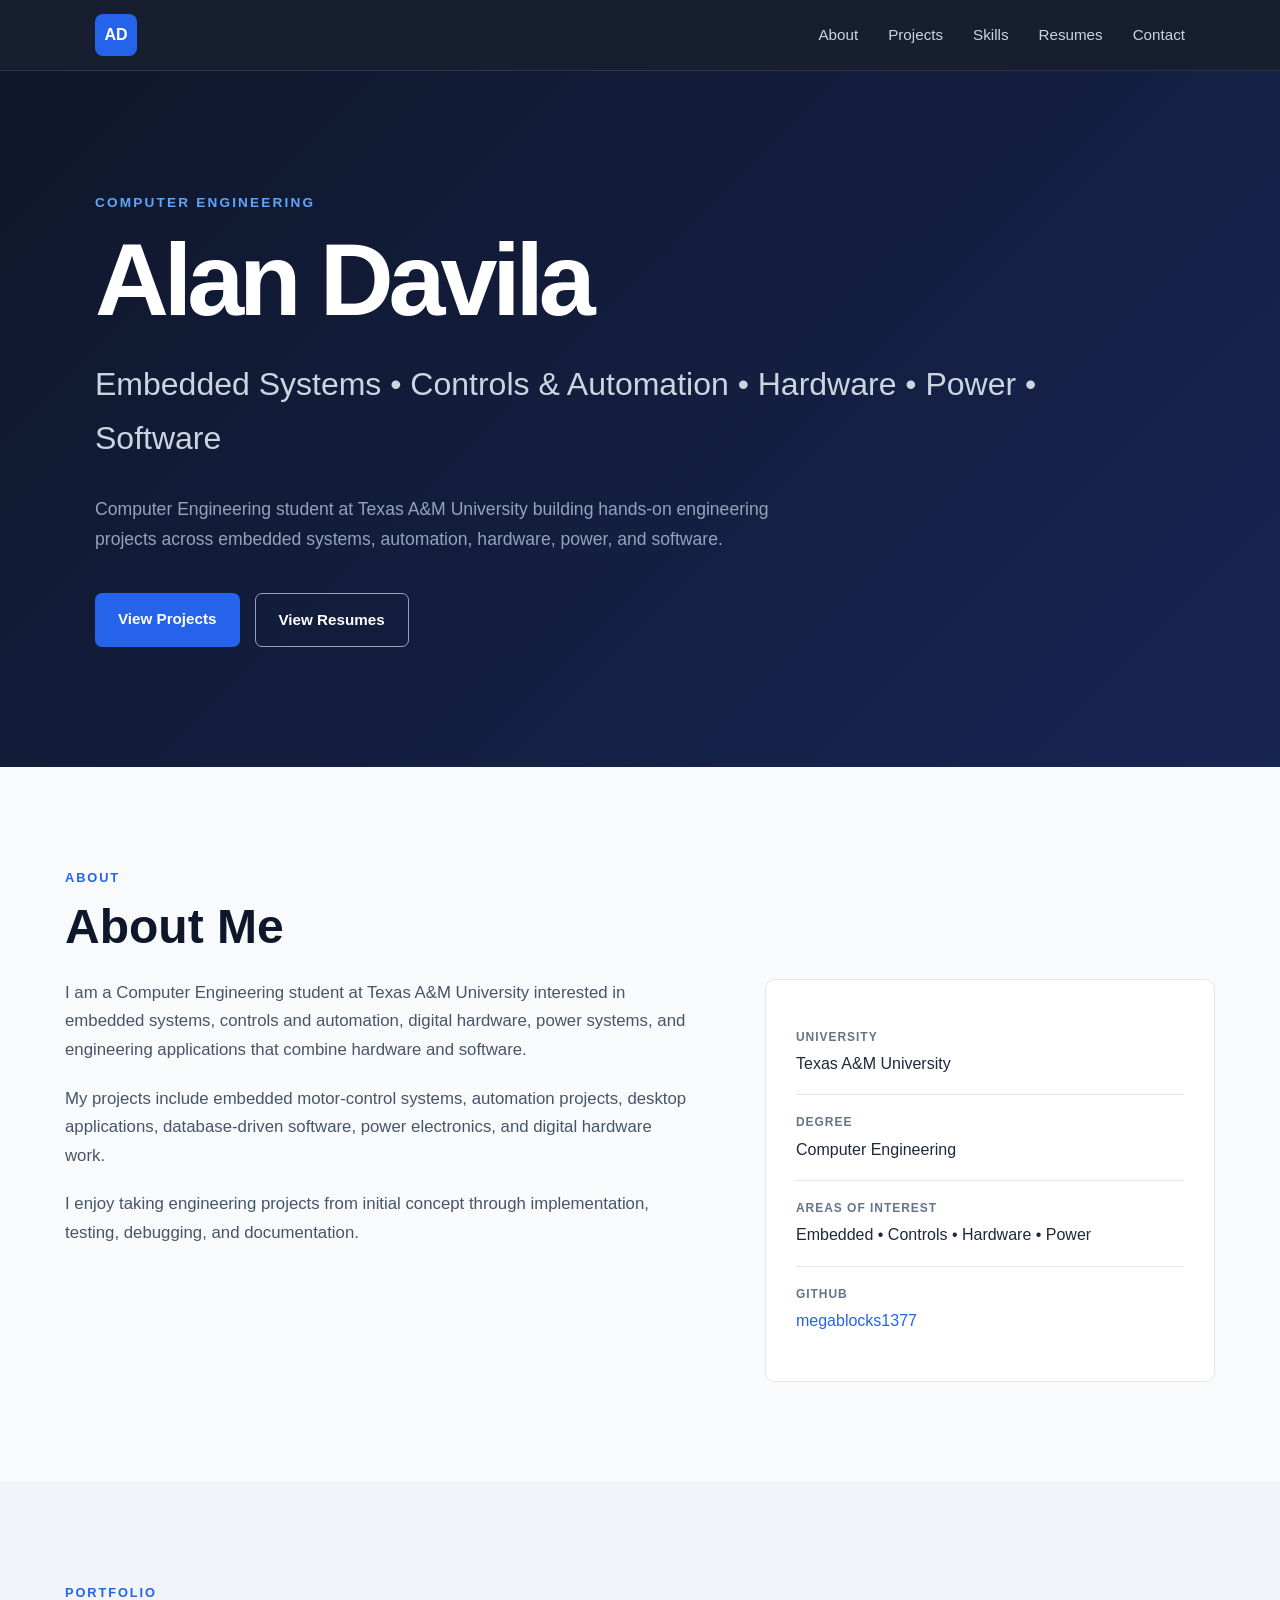
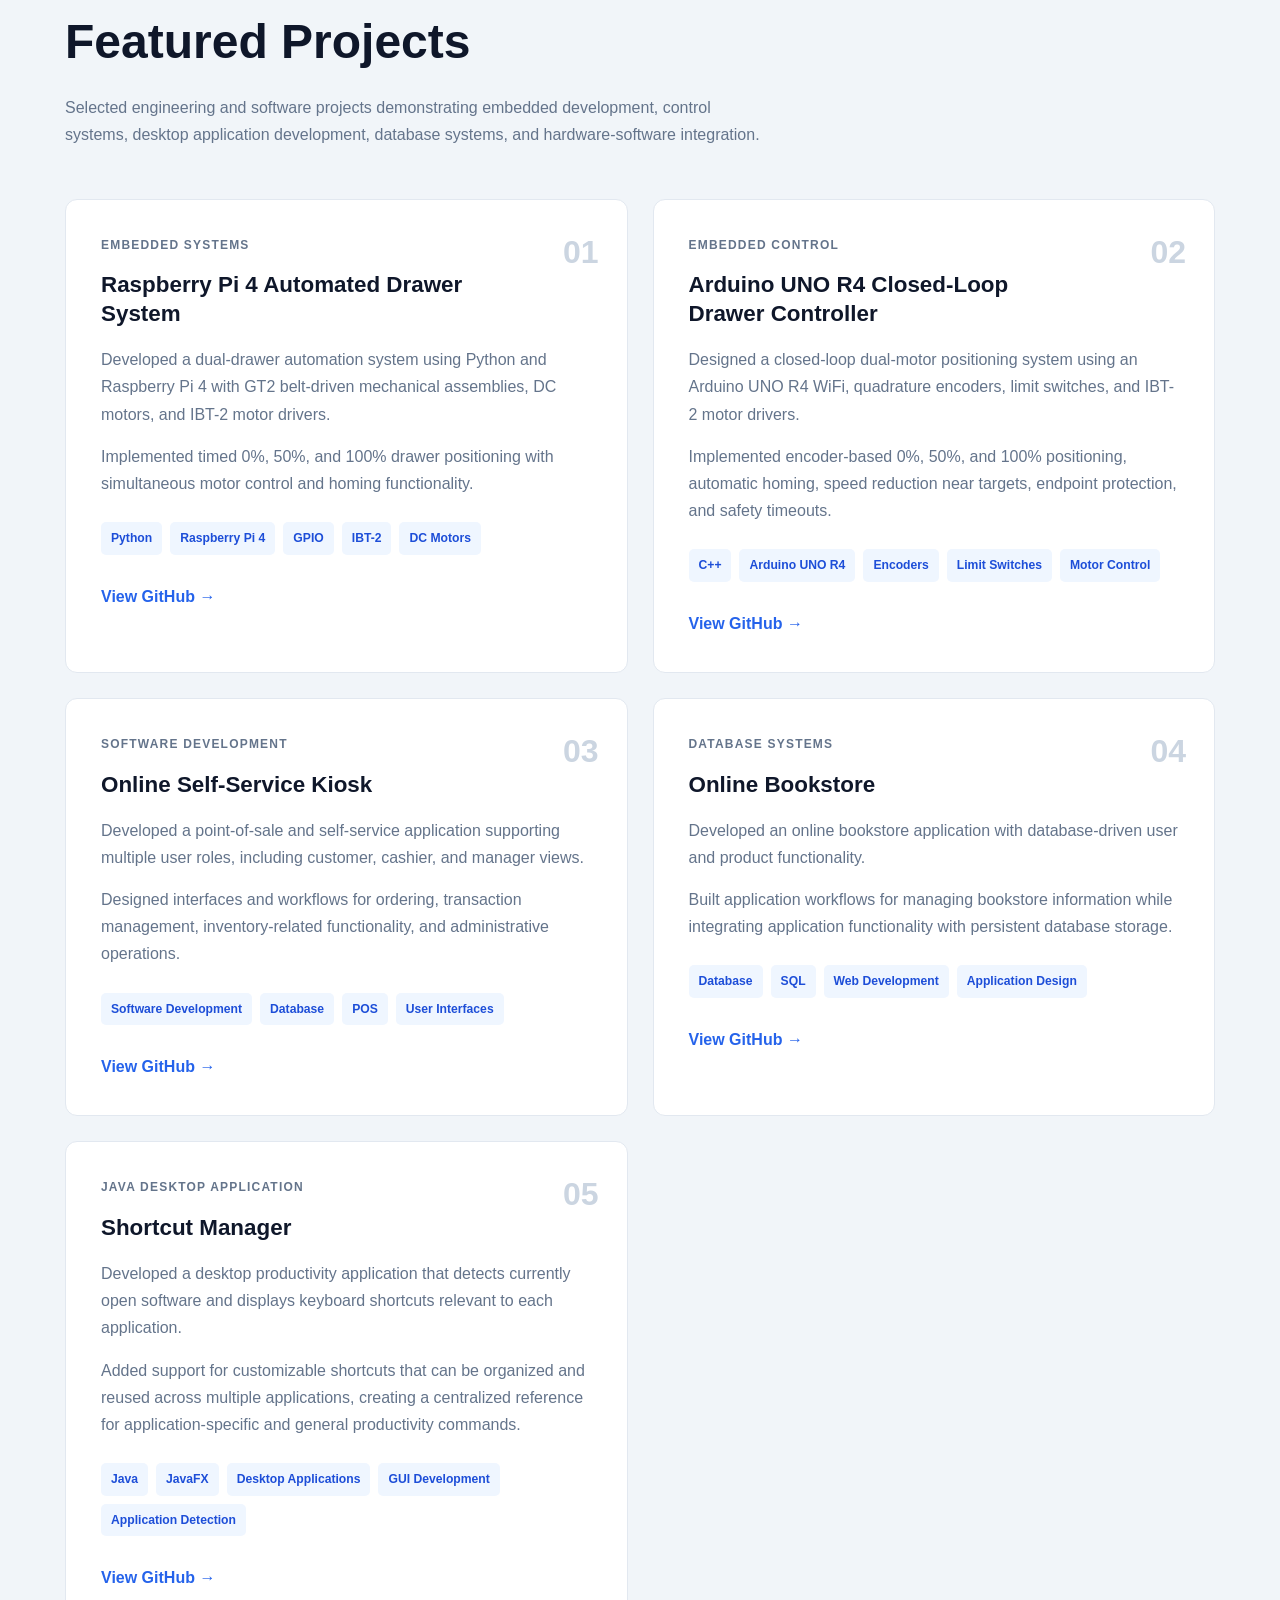
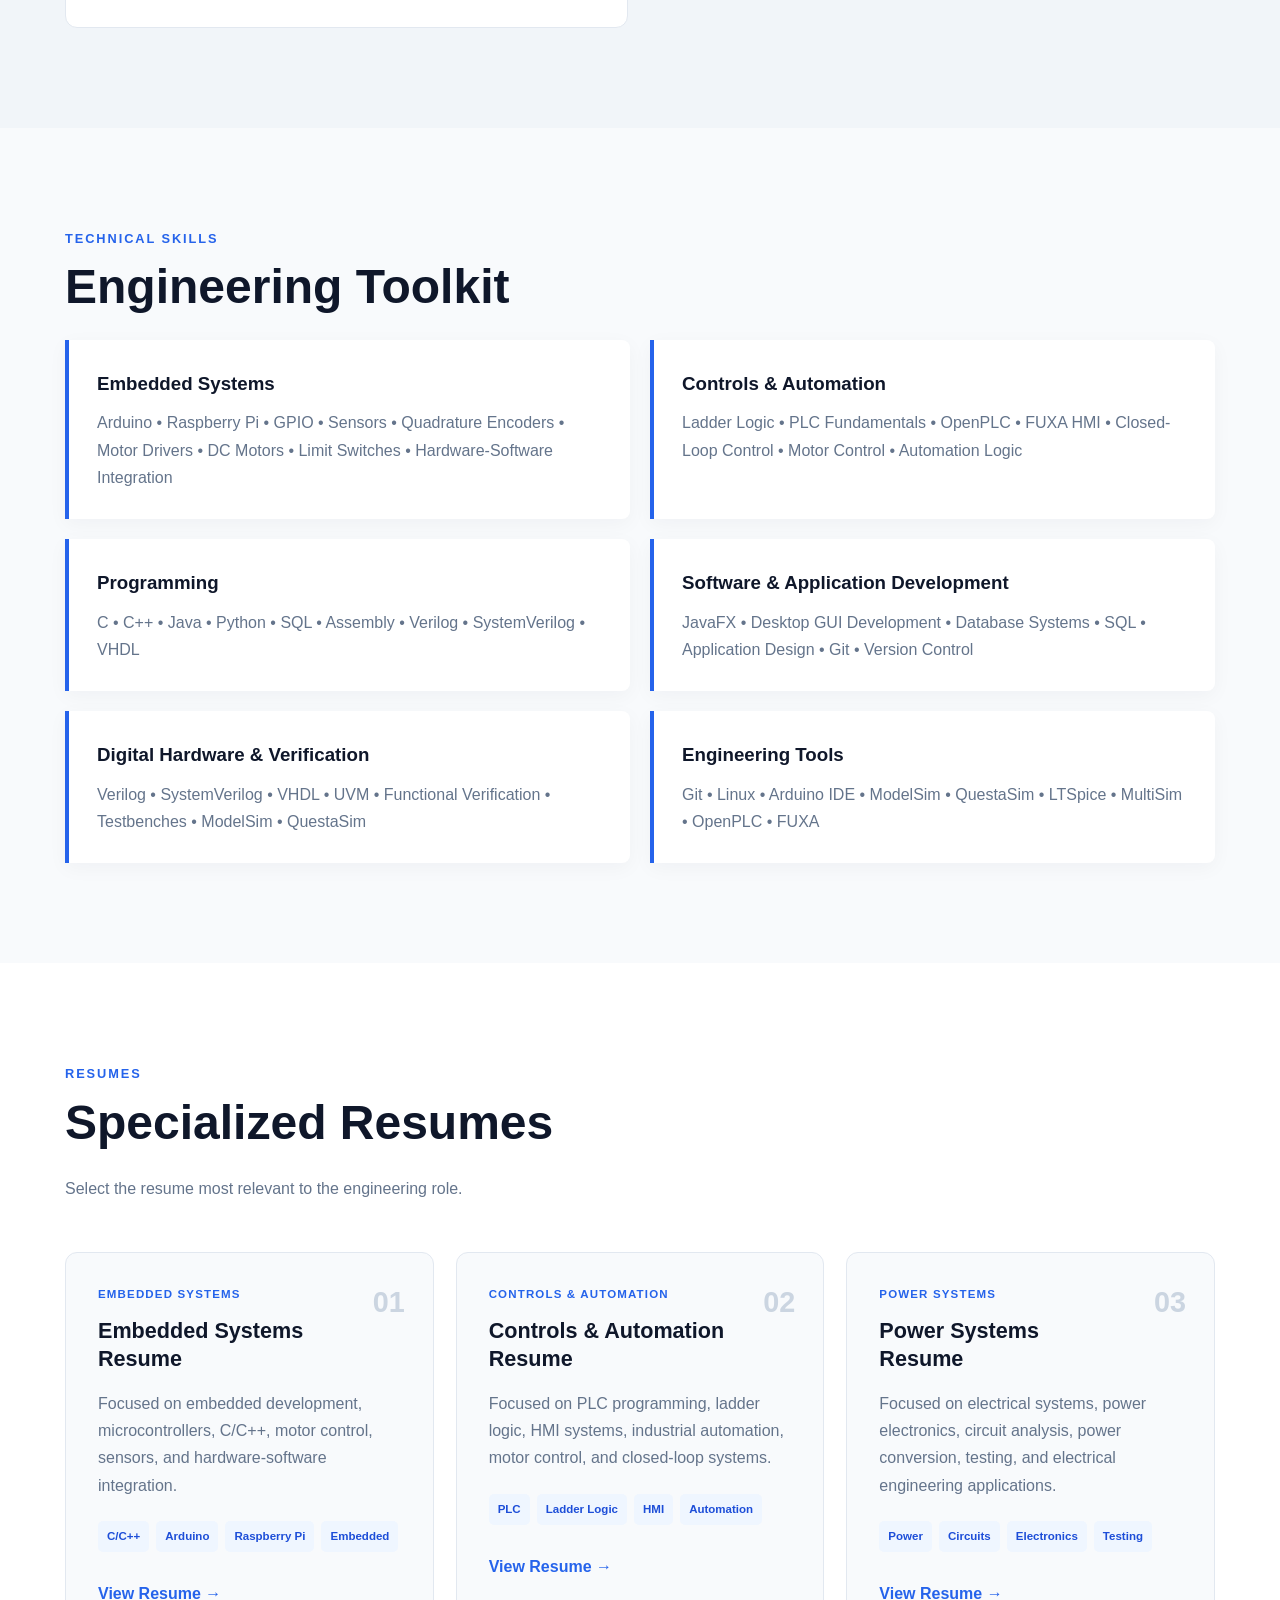
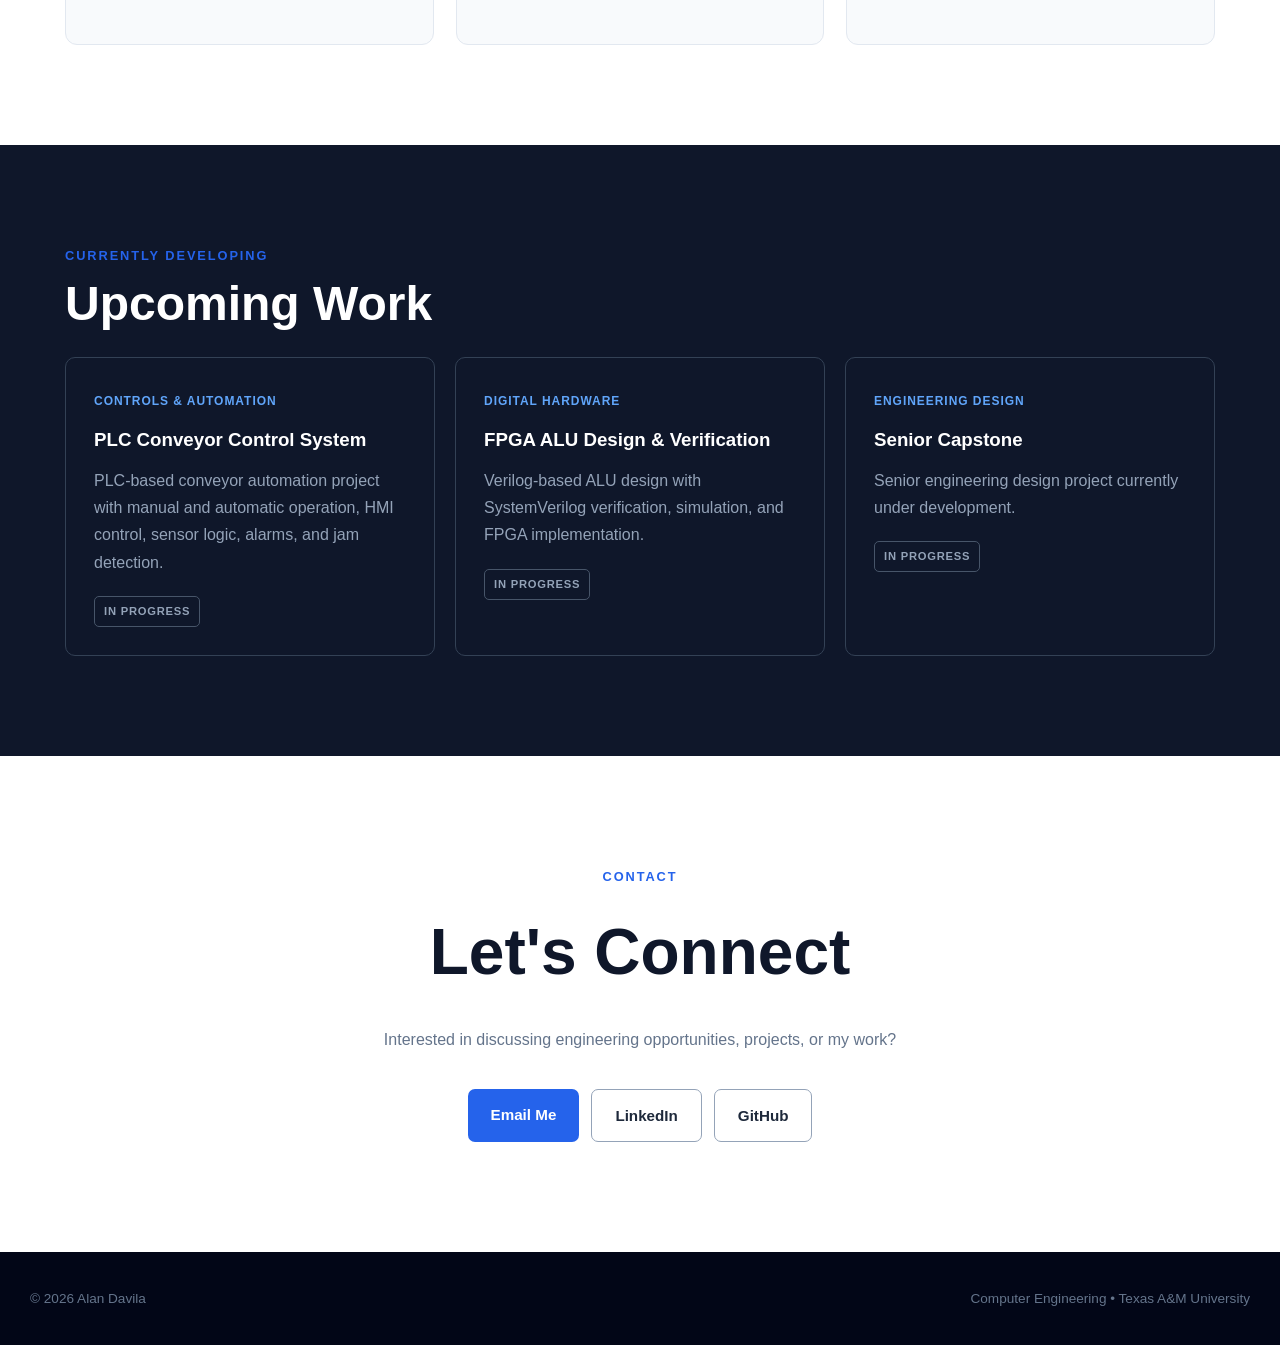
==== index.html @ 231bfc18 "Update index.html" ====
<!DOCTYPE html>
<html lang="en">

<head>
    <meta charset="UTF-8">

    <meta
        name="viewport"
        content="width=device-width, initial-scale=1.0"
    >

    <title>Alan Davila | Computer Engineering Portfolio</title>

    <meta
        name="description"
        content="Alan Davila's engineering portfolio featuring embedded systems, controls and automation, hardware, power systems, and software projects."
    >

    <link rel="stylesheet" href="style.css?v=5">
</head>


<body>

    <!-- ========================================
         NAVIGATION
    ========================================= -->

    <nav class="navbar">

        <div class="nav-container">

            <a href="#home" class="logo">
                AD
            </a>

            <div class="nav-links">

                <a href="#about">
                    About
                </a>

                <a href="#projects">
                    Projects
                </a>

                <a href="#skills">
                    Skills
                </a>

                <a href="#resumes">
                    Resumes
                </a>

                <a href="#contact">
                    Contact
                </a>

            </div>

        </div>

    </nav>


    <!-- ========================================
         HERO
    ========================================= -->

    <header class="hero" id="home">

        <div class="hero-content">

            <p class="hero-label">
                COMPUTER ENGINEERING
            </p>

            <h1>
                Alan Davila
            </h1>

            <h2>
                Embedded Systems • Controls & Automation • Hardware • Power • Software
            </h2>

            <p class="hero-description">

                Computer Engineering student at Texas A&M University
                building hands-on engineering projects across embedded
                systems, automation, hardware, power, and software.

            </p>

            <div class="hero-buttons">

                <a
                    href="#projects"
                    class="button primary-button"
                >
                    View Projects
                </a>

                <a
                    href="#resumes"
                    class="button secondary-button"
                >
                    View Resumes
                </a>

            </div>

        </div>

    </header>


    <!-- ========================================
         ABOUT
    ========================================= -->

    <section class="section" id="about">

        <div class="section-container">

            <p class="section-label">
                ABOUT
            </p>

            <h2 class="section-title">
                About Me
            </h2>

            <div class="about-grid">


                <div class="about-text">

                    <p>
                        I am a Computer Engineering student at
                        Texas A&M University interested in embedded
                        systems, controls and automation, digital
                        hardware, power systems, and engineering
                        applications that combine hardware and software.
                    </p>

                    <p>
                        My projects include embedded motor-control
                        systems, automation projects, desktop applications,
                        database-driven software, power electronics,
                        and digital hardware work.
                    </p>

                    <p>
                        I enjoy taking engineering projects from
                        initial concept through implementation,
                        testing, debugging, and documentation.
                    </p>

                </div>


                <div class="quick-info">

                    <div class="info-item">

                        <span class="info-title">
                            University
                        </span>

                        <span>
                            Texas A&M University
                        </span>

                    </div>


                    <div class="info-item">

                        <span class="info-title">
                            Degree
                        </span>

                        <span>
                            Computer Engineering
                        </span>

                    </div>


                    <div class="info-item">

                        <span class="info-title">
                            Areas of Interest
                        </span>

                        <span>
                            Embedded • Controls • Hardware • Power
                        </span>

                    </div>


                    <div class="info-item">

                        <span class="info-title">
                            GitHub
                        </span>

                        <a
                            href="https://github.com/megablocks1377"
                            target="_blank"
                            rel="noopener noreferrer"
                        >
                            megablocks1377
                        </a>

                    </div>

                </div>

            </div>

        </div>

    </section>


    <!-- ========================================
         PROJECTS
    ========================================= -->

    <section
        class="section projects-section"
        id="projects"
    >

        <div class="section-container">

            <p class="section-label">
                PORTFOLIO
            </p>

            <h2 class="section-title">
                Featured Projects
            </h2>

            <p class="section-description">

                Selected engineering and software projects demonstrating
                embedded development, control systems, desktop application
                development, database systems, and hardware-software integration.

            </p>


            <div class="project-grid">


                <!-- ========================================
                     PROJECT 1
                ========================================= -->

                <article class="project-card">

                    <div class="project-number">
                        01
                    </div>

                    <div class="project-content">

                        <p class="project-category">
                            EMBEDDED SYSTEMS
                        </p>

                        <h3>
                            Raspberry Pi 4 Automated Drawer System
                        </h3>

                        <p>
                            Developed a dual-drawer automation system
                            using Python and Raspberry Pi 4 with
                            GT2 belt-driven mechanical assemblies,
                            DC motors, and IBT-2 motor drivers.
                        </p>

                        <p>
                            Implemented timed 0%, 50%, and 100%
                            drawer positioning with simultaneous
                            motor control and homing functionality.
                        </p>

                        <div class="technology-list">

                            <span>Python</span>
                            <span>Raspberry Pi 4</span>
                            <span>GPIO</span>
                            <span>IBT-2</span>
                            <span>DC Motors</span>

                        </div>

                        <div class="project-links">

                            <a
                                href="https://github.com/megablocks1377/Raspberry-Pi-4-Automated-Drawer-System"
                                target="_blank"
                                rel="noopener noreferrer"
                            >
                                View GitHub →
                            </a>

                        </div>

                    </div>

                </article>


                <!-- ========================================
                     PROJECT 2
                ========================================= -->

                <article class="project-card">

                    <div class="project-number">
                        02
                    </div>

                    <div class="project-content">

                        <p class="project-category">
                            EMBEDDED CONTROL
                        </p>

                        <h3>
                            Arduino UNO R4 Closed-Loop Drawer Controller
                        </h3>

                        <p>
                            Designed a closed-loop dual-motor positioning
                            system using an Arduino UNO R4 WiFi,
                            quadrature encoders, limit switches,
                            and IBT-2 motor drivers.
                        </p>

                        <p>
                            Implemented encoder-based 0%, 50%, and
                            100% positioning, automatic homing,
                            speed reduction near targets, endpoint
                            protection, and safety timeouts.
                        </p>

                        <div class="technology-list">

                            <span>C++</span>
                            <span>Arduino UNO R4</span>
                            <span>Encoders</span>
                            <span>Limit Switches</span>
                            <span>Motor Control</span>

                        </div>

                        <div class="project-links">

                            <!-- Replace # with repository URL -->

                            <a
                                href="https://github.com/megablocks1377/Arduino-UNO-R4-WiFi-Closed-Loop-Drawer-Controller"
                                target="_blank"
                                rel="noopener noreferrer"
                            >
                                View GitHub →
                            </a>

                        </div>

                    </div>

                </article>


                <!-- ========================================
                     PROJECT 3
                ========================================= -->

                <article class="project-card">

                    <div class="project-number">
                        03
                    </div>

                    <div class="project-content">

                        <p class="project-category">
                            SOFTWARE DEVELOPMENT
                        </p>

                        <h3>
                            Online Self-Service Kiosk
                        </h3>

                        <p>
                            Developed a point-of-sale and self-service
                            application supporting multiple user roles,
                            including customer, cashier, and manager views.
                        </p>

                        <p>
                            Designed interfaces and workflows for
                            ordering, transaction management,
                            inventory-related functionality, and
                            administrative operations.
                        </p>

                        <div class="technology-list">

                            <span>Software Development</span>
                            <span>Database</span>
                            <span>POS</span>
                            <span>User Interfaces</span>

                        </div>

                        <div class="project-links">

                            <!-- Replace # with repository URL -->

                            <a
                                href="https://github.com/megablocks1377/Restaurant-POS-Inventory-System"
                                target="_blank"
                                rel="noopener noreferrer"
                            >
                                View GitHub →
                            </a>

                        </div>

                    </div>

                </article>


                <!-- ========================================
                     PROJECT 4
                ========================================= -->

                <article class="project-card">

                    <div class="project-number">
                        04
                    </div>

                    <div class="project-content">

                        <p class="project-category">
                            DATABASE SYSTEMS
                        </p>

                        <h3>
                            Online Bookstore
                        </h3>

                        <p>
                            Developed an online bookstore application
                            with database-driven user and product
                            functionality.
                        </p>

                        <p>
                            Built application workflows for managing
                            bookstore information while integrating
                            application functionality with persistent
                            database storage.
                        </p>

                        <div class="technology-list">

                            <span>Database</span>
                            <span>SQL</span>
                            <span>Web Development</span>
                            <span>Application Design</span>

                        </div>

                        <div class="project-links">

                            <!-- Replace # with repository URL -->

                            <a
                                href="https://github.com/megablocks1377/Online-Bookstore-Database-System"
                                target="_blank"
                                rel="noopener noreferrer"
                            >
                                View GitHub →
                            </a>

                        </div>

                    </div>

                </article>


                <!-- ========================================
                     PROJECT 5
                ========================================= -->

                <article class="project-card">

                    <div class="project-number">
                        05
                    </div>

                    <div class="project-content">

                        <p class="project-category">
                            JAVA DESKTOP APPLICATION
                        </p>

                        <h3>
                            Shortcut Manager
                        </h3>

                        <p>
                            Developed a desktop productivity application
                            that detects currently open software and
                            displays keyboard shortcuts relevant to
                            each application.
                        </p>

                        <p>
                            Added support for customizable shortcuts
                            that can be organized and reused across
                            multiple applications, creating a centralized
                            reference for application-specific and
                            general productivity commands.
                        </p>

                        <div class="technology-list">

                            <span>Java</span>
                            <span>JavaFX</span>
                            <span>Desktop Applications</span>
                            <span>GUI Development</span>
                            <span>Application Detection</span>

                        </div>

                        <div class="project-links">

                            <a
                                href="https://github.com/megablocks1377/Shortcut-Manager-"
                                target="_blank"
                                rel="noopener noreferrer"
                            >
                                View GitHub →
                            </a>

                        </div>

                    </div>

                </article>


            </div>

        </div>

    </section>


    <!-- ========================================
         SKILLS
    ========================================= -->

    <section
        class="section"
        id="skills"
    >

        <div class="section-container">

            <p class="section-label">
                TECHNICAL SKILLS
            </p>

            <h2 class="section-title">
                Engineering Toolkit
            </h2>


            <div class="skills-grid">


                <!-- EMBEDDED -->

                <div class="skill-card">

                    <h3>
                        Embedded Systems
                    </h3>

                    <p>
                        Arduino • Raspberry Pi • GPIO • Sensors •
                        Quadrature Encoders • Motor Drivers •
                        DC Motors • Limit Switches •
                        Hardware-Software Integration
                    </p>

                </div>


                <!-- CONTROLS -->

                <div class="skill-card">

                    <h3>
                        Controls & Automation
                    </h3>

                    <p>
                        Ladder Logic • PLC Fundamentals • OpenPLC •
                        FUXA HMI • Closed-Loop Control • Motor Control •
                        Automation Logic
                    </p>

                </div>


                <!-- PROGRAMMING -->

                <div class="skill-card">

                    <h3>
                        Programming
                    </h3>

                    <p>
                        C • C++ • Java • Python • SQL • Assembly •
                        Verilog • SystemVerilog • VHDL
                    </p>

                </div>


                <!-- SOFTWARE -->

                <div class="skill-card">

                    <h3>
                        Software & Application Development
                    </h3>

                    <p>
                        JavaFX • Desktop GUI Development •
                        Database Systems • SQL • Application Design •
                        Git • Version Control
                    </p>

                </div>


                <!-- DIGITAL HARDWARE -->

                <div class="skill-card">

                    <h3>
                        Digital Hardware & Verification
                    </h3>

                    <p>
                        Verilog • SystemVerilog • VHDL • UVM •
                        Functional Verification • Testbenches •
                        ModelSim • QuestaSim
                    </p>

                </div>


                <!-- ENGINEERING TOOLS -->

                <div class="skill-card">

                    <h3>
                        Engineering Tools
                    </h3>

                    <p>
                        Git • Linux • Arduino IDE • ModelSim •
                        QuestaSim • LTSpice • MultiSim •
                        OpenPLC • FUXA
                    </p>

                </div>


            </div>

        </div>

    </section>


    <!-- ========================================
         RESUMES
    ========================================= -->

    <section
        class="section resume-section"
        id="resumes"
    >

        <div class="section-container">

            <p class="section-label">
                RESUMES
            </p>

            <h2 class="section-title">
                Specialized Resumes
            </h2>

            <p class="section-description">
                Select the resume most relevant to the engineering role.
            </p>


            <div class="resume-grid">


                <!-- EMBEDDED -->

                <div class="resume-card">

                    <div class="resume-number">
                        01
                    </div>

                    <p class="resume-category">
                        EMBEDDED SYSTEMS
                    </p>

                    <h3>
                        Embedded Systems Resume
                    </h3>

                    <p>
                        Focused on embedded development,
                        microcontrollers, C/C++, motor control,
                        sensors, and hardware-software integration.
                    </p>

                    <div class="resume-tags">

                        <span>C/C++</span>
                        <span>Arduino</span>
                        <span>Raspberry Pi</span>
                        <span>Embedded</span>

                    </div>

                    <a
                        href="resumes/Alan_Davila_Resume_Embedded.pdf"
                        target="_blank"
                        rel="noopener noreferrer"
                        class="resume-button"
                    >
                        View Resume →
                    </a>

                </div>


                <!-- CONTROLS -->

                <div class="resume-card">

                    <div class="resume-number">
                        02
                    </div>

                    <p class="resume-category">
                        CONTROLS & AUTOMATION
                    </p>

                    <h3>
                        Controls & Automation Resume
                    </h3>

                    <p>
                        Focused on PLC programming,
                        ladder logic, HMI systems,
                        industrial automation, motor control,
                        and closed-loop systems.
                    </p>

                    <div class="resume-tags">

                        <span>PLC</span>
                        <span>Ladder Logic</span>
                        <span>HMI</span>
                        <span>Automation</span>

                    </div>

                    <a
                        href="resumes/Alan_Davila_Resume_Controls.pdf"
                        target="_blank"
                        rel="noopener noreferrer"
                        class="resume-button"
                    >
                        View Resume →
                    </a>

                </div>


                <!-- POWER -->

                <div class="resume-card">

                    <div class="resume-number">
                        03
                    </div>

                    <p class="resume-category">
                        POWER SYSTEMS
                    </p>

                    <h3>
                        Power Systems Resume
                    </h3>

                    <p>
                        Focused on electrical systems,
                        power electronics, circuit analysis,
                        power conversion, testing, and
                        electrical engineering applications.
                    </p>

                    <div class="resume-tags">

                        <span>Power</span>
                        <span>Circuits</span>
                        <span>Electronics</span>
                        <span>Testing</span>

                    </div>

                    <a
                        href="resumes/Alan_Davila_Resume_Power.pdf"
                        target="_blank"
                        rel="noopener noreferrer"
                        class="resume-button"
                    >
                        View Resume →
                    </a>

                </div>


            </div>

        </div>

    </section>


    <!-- ========================================
         CURRENTLY DEVELOPING
    ========================================= -->

    <section class="section future-section">

        <div class="section-container">

            <p class="section-label">
                CURRENTLY DEVELOPING
            </p>

            <h2 class="section-title">
                Upcoming Work
            </h2>


            <div class="future-grid">


                <div class="future-card">

                    <span>
                        Controls & Automation
                    </span>

                    <h3>
                        PLC Conveyor Control System
                    </h3>

                    <p>
                        PLC-based conveyor automation project
                        with manual and automatic operation,
                        HMI control, sensor logic, alarms,
                        and jam detection.
                    </p>

                    <div class="status">
                        IN PROGRESS
                    </div>

                </div>


                <div class="future-card">

                    <span>
                        Digital Hardware
                    </span>

                    <h3>
                        FPGA ALU Design & Verification
                    </h3>

                    <p>
                        Verilog-based ALU design with
                        SystemVerilog verification,
                        simulation, and FPGA implementation.
                    </p>

                    <div class="status">
                        IN PROGRESS
                    </div>

                </div>


                <div class="future-card">

                    <span>
                        Engineering Design
                    </span>

                    <h3>
                        Senior Capstone
                    </h3>

                    <p>
                        Senior engineering design project
                        currently under development.
                    </p>

                    <div class="status">
                        IN PROGRESS
                    </div>

                </div>


            </div>

        </div>

    </section>


    <!-- ========================================
         CONTACT
    ========================================= -->

    <section
        class="contact-section"
        id="contact"
    >

        <div class="contact-container">

            <p class="section-label">
                CONTACT
            </p>

            <h2>
                Let's Connect
            </h2>

            <p>
                Interested in discussing engineering
                opportunities, projects, or my work?
            </p>


            <div class="contact-buttons">

                <!-- Replace with your real email -->

                <a
                    href="mailto:alanamadeus1377@gmail.com"
                    class="button primary-button"
                >
                    Email Me
                </a>


                <a
                    href="https://www.linkedin.com/in/alan-amadeus-davila-268542233/"
                    target="_blank"
                    rel="noopener noreferrer"
                    class="button secondary-button"
                >
                    LinkedIn
                </a>


                <a
                    href="https://github.com/megablocks1377"
                    target="_blank"
                    rel="noopener noreferrer"
                    class="button secondary-button"
                >
                    GitHub
                </a>

            </div>

        </div>

    </section>


    <!-- ========================================
         FOOTER
    ========================================= -->

    <footer>

        <p>
            © 2026 Alan Davila
        </p>

        <p>
            Computer Engineering • Texas A&M University
        </p>

    </footer>


</body>

</html>
---- style.css ----
/* ========================================
   GLOBAL RESET
======================================== */

* {
    margin: 0;
    padding: 0;
    box-sizing: border-box;
}

html {
    scroll-behavior: smooth;
}

body {
    font-family:
        -apple-system,
        BlinkMacSystemFont,
        "Segoe UI",
        Roboto,
        Helvetica,
        Arial,
        sans-serif;

    background: #f8fafc;
    color: #1e293b;
    line-height: 1.7;
}

a {
    text-decoration: none;
    color: inherit;
}


/* ========================================
   NAVIGATION
======================================== */

.navbar {
    position: sticky;
    top: 0;
    z-index: 1000;

    background: rgba(15, 23, 42, 0.97);

    border-bottom:
        1px solid rgba(255, 255, 255, 0.1);
}

.nav-container {
    max-width: 1150px;
    margin: auto;

    min-height: 70px;
    padding: 0 30px;

    display: flex;
    justify-content: space-between;
    align-items: center;
}

.logo {
    display: flex;
    justify-content: center;
    align-items: center;

    width: 42px;
    height: 42px;

    border-radius: 8px;

    background: #2563eb;
    color: white;

    font-size: 1rem;
    font-weight: 700;
}

.nav-links {
    display: flex;
    gap: 30px;
}

.nav-links a {
    color: #cbd5e1;

    font-size: 0.95rem;
    font-weight: 500;

    transition: color 0.2s ease;
}

.nav-links a:hover {
    color: white;
}


/* ========================================
   HERO
======================================== */

.hero {
    background:
        linear-gradient(
            135deg,
            #0f172a 0%,
            #172554 100%
        );

    color: white;
}

.hero-content {
    max-width: 1150px;
    margin: auto;

    min-height: 620px;
    padding: 120px 30px;

    display: flex;
    flex-direction: column;
    justify-content: center;
}

.hero-label {
    color: #60a5fa;

    font-size: 0.85rem;
    font-weight: 700;

    letter-spacing: 0.16em;

    margin-bottom: 15px;
}

.hero h1 {
    font-size:
        clamp(3.5rem, 8vw, 6.5rem);

    line-height: 1;

    letter-spacing: -0.05em;

    margin-bottom: 25px;
}

.hero h2 {
    max-width: 950px;

    font-size:
        clamp(1.3rem, 3vw, 2rem);

    font-weight: 400;

    color: #cbd5e1;

    margin-bottom: 30px;
}

.hero-description {
    max-width: 700px;

    color: #94a3b8;

    font-size: 1.1rem;

    margin-bottom: 38px;
}

.hero-buttons {
    display: flex;
    gap: 15px;
    flex-wrap: wrap;
}


/* ========================================
   BUTTONS
======================================== */

.button {
    display: inline-block;

    padding: 13px 23px;

    border-radius: 7px;

    font-weight: 600;
    font-size: 0.95rem;

    transition:
        transform 0.2s ease,
        background 0.2s ease;
}

.button:hover {
    transform: translateY(-2px);
}

.primary-button {
    background: #2563eb;
    color: white;
}

.primary-button:hover {
    background: #1d4ed8;
}

.secondary-button {
    border: 1px solid #94a3b8;

    color: inherit;

    background: transparent;
}

.secondary-button:hover {
    background:
        rgba(148, 163, 184, 0.12);
}


/* ========================================
   STANDARD SECTIONS
======================================== */

.section {
    padding: 100px 30px;
}

.section-container {
    max-width: 1150px;
    margin: auto;
}

.section-label {
    color: #2563eb;

    font-size: 0.8rem;
    font-weight: 700;

    letter-spacing: 0.15em;

    margin-bottom: 10px;
}

.section-title {
    color: #0f172a;

    font-size:
        clamp(2rem, 5vw, 3rem);

    line-height: 1.15;

    margin-bottom: 25px;
}

.section-description {
    max-width: 700px;

    color: #64748b;

    margin-bottom: 50px;
}


/* ========================================
   ABOUT
======================================== */

.about-grid {
    display: grid;

    grid-template-columns:
        1.4fr 1fr;

    gap: 70px;

    align-items: start;
}

.about-text {
    font-size: 1.05rem;

    color: #475569;
}

.about-text p {
    margin-bottom: 20px;
}

.quick-info {
    background: white;

    padding: 30px;

    border-radius: 10px;

    border:
        1px solid #e2e8f0;
}

.info-item {
    padding: 17px 0;

    border-bottom:
        1px solid #e2e8f0;

    display: flex;
    flex-direction: column;
}

.info-item:last-child {
    border-bottom: none;
}

.info-title {
    font-size: 0.75rem;
    font-weight: 700;

    letter-spacing: 0.08em;

    color: #64748b;

    text-transform: uppercase;

    margin-bottom: 3px;
}

.info-item a {
    color: #2563eb;
}


/* ========================================
   PROJECTS
======================================== */

.projects-section {
    background: #f1f5f9;
}

.project-grid {
    display: grid;

    grid-template-columns:
        repeat(2, 1fr);

    gap: 25px;
}

.project-card {
    position: relative;

    background: white;

    border:
        1px solid #e2e8f0;

    border-radius: 12px;

    padding: 35px;

    transition:
        transform 0.25s ease,
        box-shadow 0.25s ease;
}

.project-card:hover {
    transform: translateY(-5px);

    box-shadow:
        0 18px 35px
        rgba(15, 23, 42, 0.08);
}

.project-number {
    position: absolute;

    top: 25px;
    right: 28px;

    color: #cbd5e1;

    font-size: 2rem;
    font-weight: 700;
}

.project-category {
    color: #2563eb;

    font-size: 0.75rem;
    font-weight: 700;

    letter-spacing: 0.1em;

    margin-bottom: 12px;
}

.project-card h3 {
    color: #0f172a;

    font-size: 1.4rem;

    max-width: 80%;

    line-height: 1.3;

    margin-bottom: 18px;
}

.project-card p {
    color: #64748b;

    margin-bottom: 15px;
}

.technology-list {
    display: flex;

    flex-wrap: wrap;

    gap: 8px;

    margin-top: 25px;
}

.technology-list span {
    background: #eff6ff;

    color: #1d4ed8;

    padding: 6px 10px;

    border-radius: 5px;

    font-size: 0.76rem;
    font-weight: 600;
}

.project-links {
    margin-top: 28px;
}

.project-links a {
    color: #2563eb;

    font-weight: 600;
}

.project-links a:hover {
    text-decoration: underline;
}


/* ========================================
   SKILLS
======================================== */

.skills-grid {
    display: grid;

    grid-template-columns:
        repeat(2, 1fr);

    gap: 20px;
}

.skill-card {
    padding: 28px;

    border-left:
        4px solid #2563eb;

    background: white;

    border-radius:
        0 8px 8px 0;

    box-shadow:
        0 5px 20px
        rgba(15, 23, 42, 0.04);
}

.skill-card h3 {
    color: #0f172a;

    margin-bottom: 10px;
}

.skill-card p {
    color: #64748b;
}


/* ========================================
   RESUMES
======================================== */

.resume-section {
    background: white;
}

.resume-grid {
    display: grid;

    grid-template-columns:
        repeat(3, 1fr);

    gap: 22px;
}

.resume-card {
    position: relative;

    padding: 32px;

    background: #f8fafc;

    border:
        1px solid #e2e8f0;

    border-radius: 12px;

    transition:
        transform 0.25s ease,
        box-shadow 0.25s ease,
        border-color 0.25s ease;
}

.resume-card:hover {
    transform: translateY(-5px);

    border-color: #bfdbfe;

    box-shadow:
        0 18px 35px
        rgba(15, 23, 42, 0.08);
}

.resume-number {
    position: absolute;

    top: 25px;
    right: 28px;

    color: #cbd5e1;

    font-size: 1.8rem;
    font-weight: 700;
}

.resume-category {
    color: #2563eb;

    font-size: 0.72rem;
    font-weight: 700;

    letter-spacing: 0.1em;

    margin-bottom: 12px;
}

.resume-card h3 {
    max-width: 80%;

    color: #0f172a;

    font-size: 1.35rem;

    line-height: 1.3;

    margin-bottom: 17px;
}

.resume-card > p:not(.resume-category) {
    color: #64748b;

    margin-bottom: 22px;
}

.resume-tags {
    display: flex;

    flex-wrap: wrap;

    gap: 7px;

    margin-bottom: 28px;
}

.resume-tags span {
    background: #eff6ff;

    color: #1d4ed8;

    padding: 6px 9px;

    border-radius: 5px;

    font-size: 0.72rem;
    font-weight: 600;
}

.resume-button {
    display: inline-block;

    color: #2563eb;

    font-weight: 600;

    padding-bottom: 3px;

    border-bottom:
        1px solid transparent;

    transition:
        border-color 0.2s ease;
}

.resume-button:hover {
    border-color: #2563eb;
}


/* ========================================
   CURRENTLY DEVELOPING
======================================== */

.future-section {
    background: #0f172a;
}

.future-section .section-title {
    color: white;
}

.future-grid {
    display: grid;

    grid-template-columns:
        repeat(3, 1fr);

    gap: 20px;
}

.future-card {
    border:
        1px solid #334155;

    border-radius: 10px;

    padding: 28px;

    color: white;
}

.future-card > span {
    color: #60a5fa;

    font-size: 0.75rem;
    font-weight: 700;

    text-transform: uppercase;

    letter-spacing: 0.08em;
}

.future-card h3 {
    margin: 15px 0;

    line-height: 1.3;
}

.future-card p {
    color: #94a3b8;
}

.status {
    display: inline-block;

    margin-top: 20px;

    padding: 5px 9px;

    border:
        1px solid #475569;

    border-radius: 5px;

    color: #94a3b8;

    font-size: 0.7rem;
    font-weight: 700;

    letter-spacing: 0.07em;
}


/* ========================================
   CONTACT
======================================== */

.contact-section {
    background: white;

    padding: 110px 30px;
}

.contact-container {
    max-width: 800px;

    margin: auto;

    text-align: center;
}

.contact-container h2 {
    color: #0f172a;

    font-size:
        clamp(2.5rem, 6vw, 4rem);

    margin-bottom: 20px;
}

.contact-container
> p:not(.section-label) {
    color: #64748b;

    margin-bottom: 35px;
}

.contact-buttons {
    display: flex;

    justify-content: center;

    gap: 12px;

    flex-wrap: wrap;
}

.contact-section .secondary-button {
    color: #1e293b;
}


/* ========================================
   FOOTER
======================================== */

footer {
    background: #020617;

    color: #64748b;

    padding: 35px 30px;

    display: flex;

    justify-content: space-between;

    gap: 15px;

    font-size: 0.85rem;
}


/* ========================================
   TABLET
======================================== */

@media (max-width: 900px) {

    .about-grid {
        grid-template-columns: 1fr;

        gap: 35px;
    }

    .project-grid {
        grid-template-columns: 1fr;
    }

    .resume-grid {
        grid-template-columns: 1fr;
    }

    .future-grid {
        grid-template-columns: 1fr;
    }

}


/* ========================================
   MOBILE
======================================== */

@media (max-width: 700px) {

    .nav-container {
        padding: 0 20px;
    }

    .nav-links {
        gap: 13px;
    }

    .nav-links a {
        font-size: 0.78rem;
    }

    .hero-content {
        padding: 90px 20px;

        min-height: 540px;
    }

    .section {
        padding: 75px 20px;
    }

    .skills-grid {
        grid-template-columns: 1fr;
    }

    .project-card {
        padding: 28px;
    }

    .resume-card {
        padding: 28px;
    }

    .project-number,
    .resume-number {
        font-size: 1.5rem;
    }

    footer {
        flex-direction: column;

        text-align: center;
    }

}


/* ========================================
   SMALL PHONE
======================================== */

@media (max-width: 520px) {

    .nav-links {
        gap: 10px;
    }

    .nav-links a {
        font-size: 0.72rem;
    }

    .logo {
        width: 38px;
        height: 38px;
    }

    .hero h1 {
        font-size: 3.4rem;
    }

    .hero-buttons {
        flex-direction: column;

        align-items: flex-start;
    }

    .button {
        width: 100%;

        text-align: center;
    }

}


/* ========================================
   VERY SMALL PHONE
======================================== */

@media (max-width: 420px) {

    .nav-links a:nth-child(1) {
        display: none;
    }

    .nav-links {
        gap: 12px;
    }

}
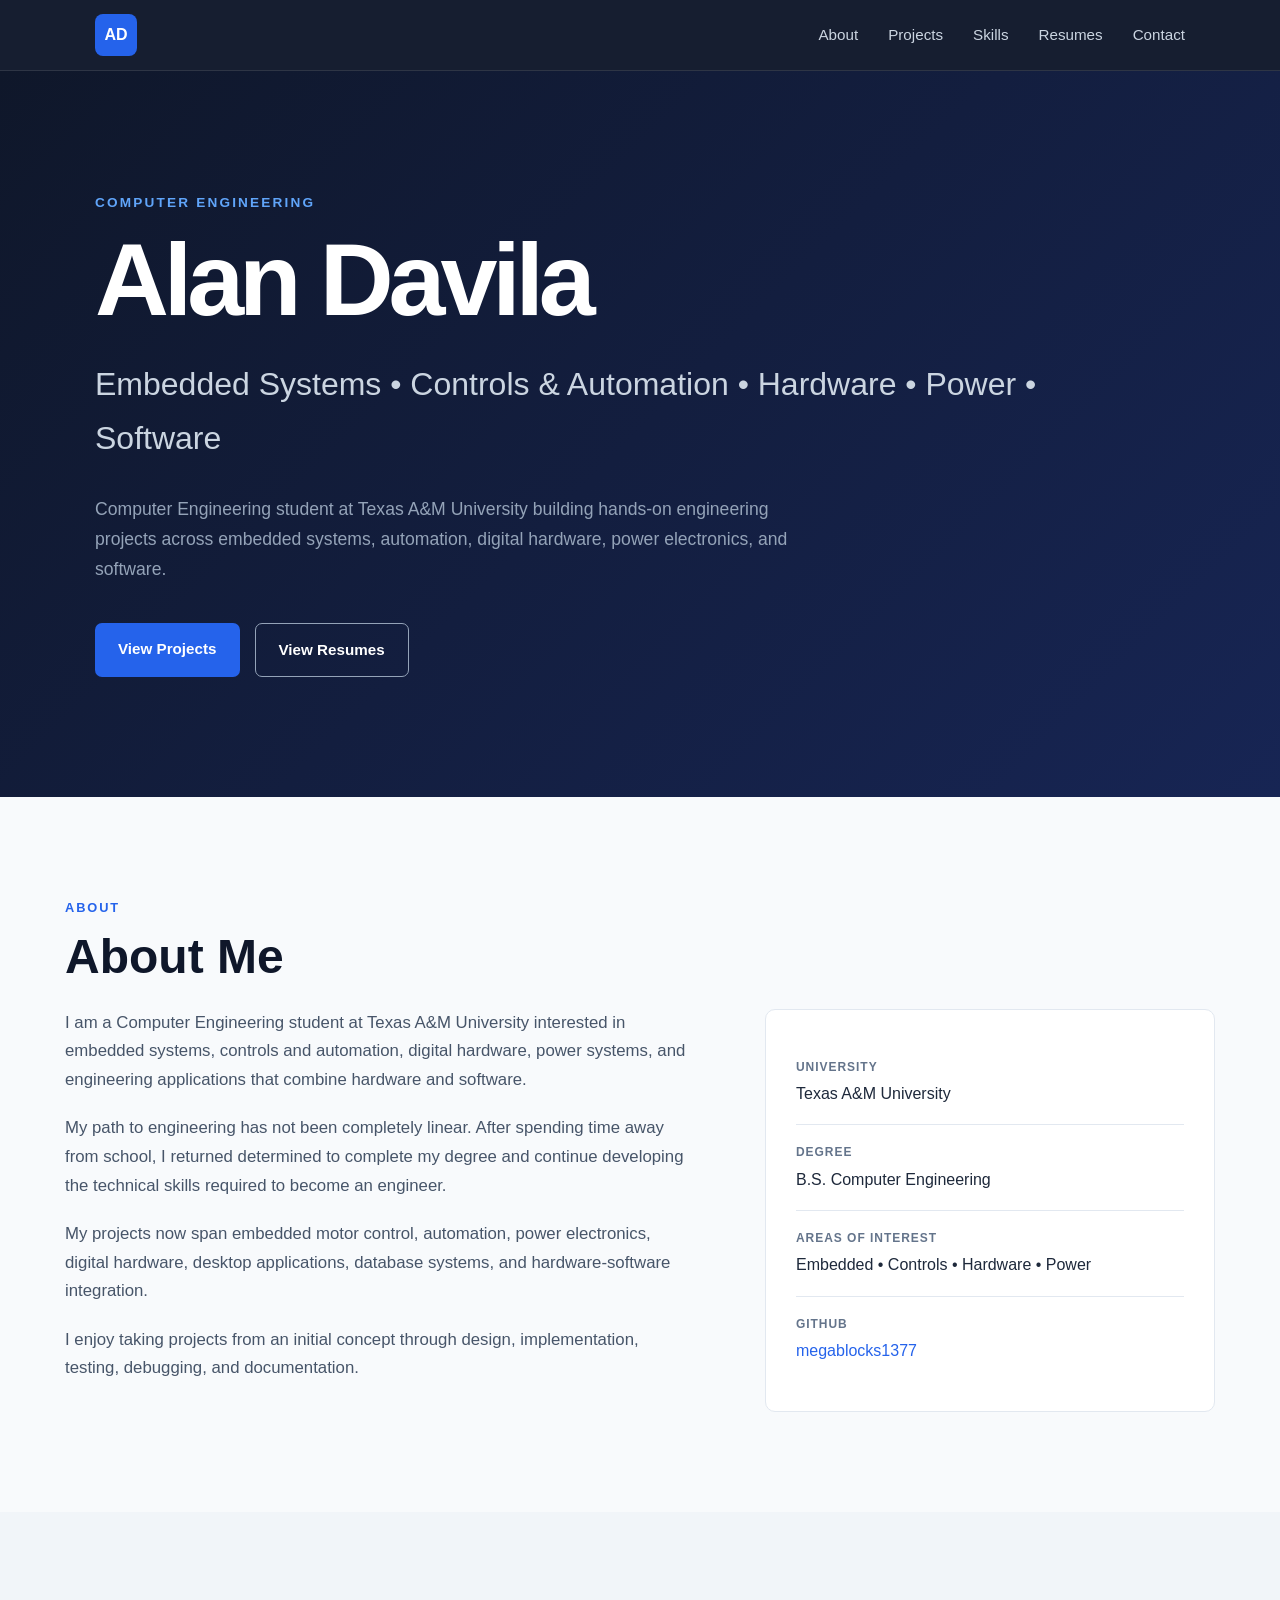
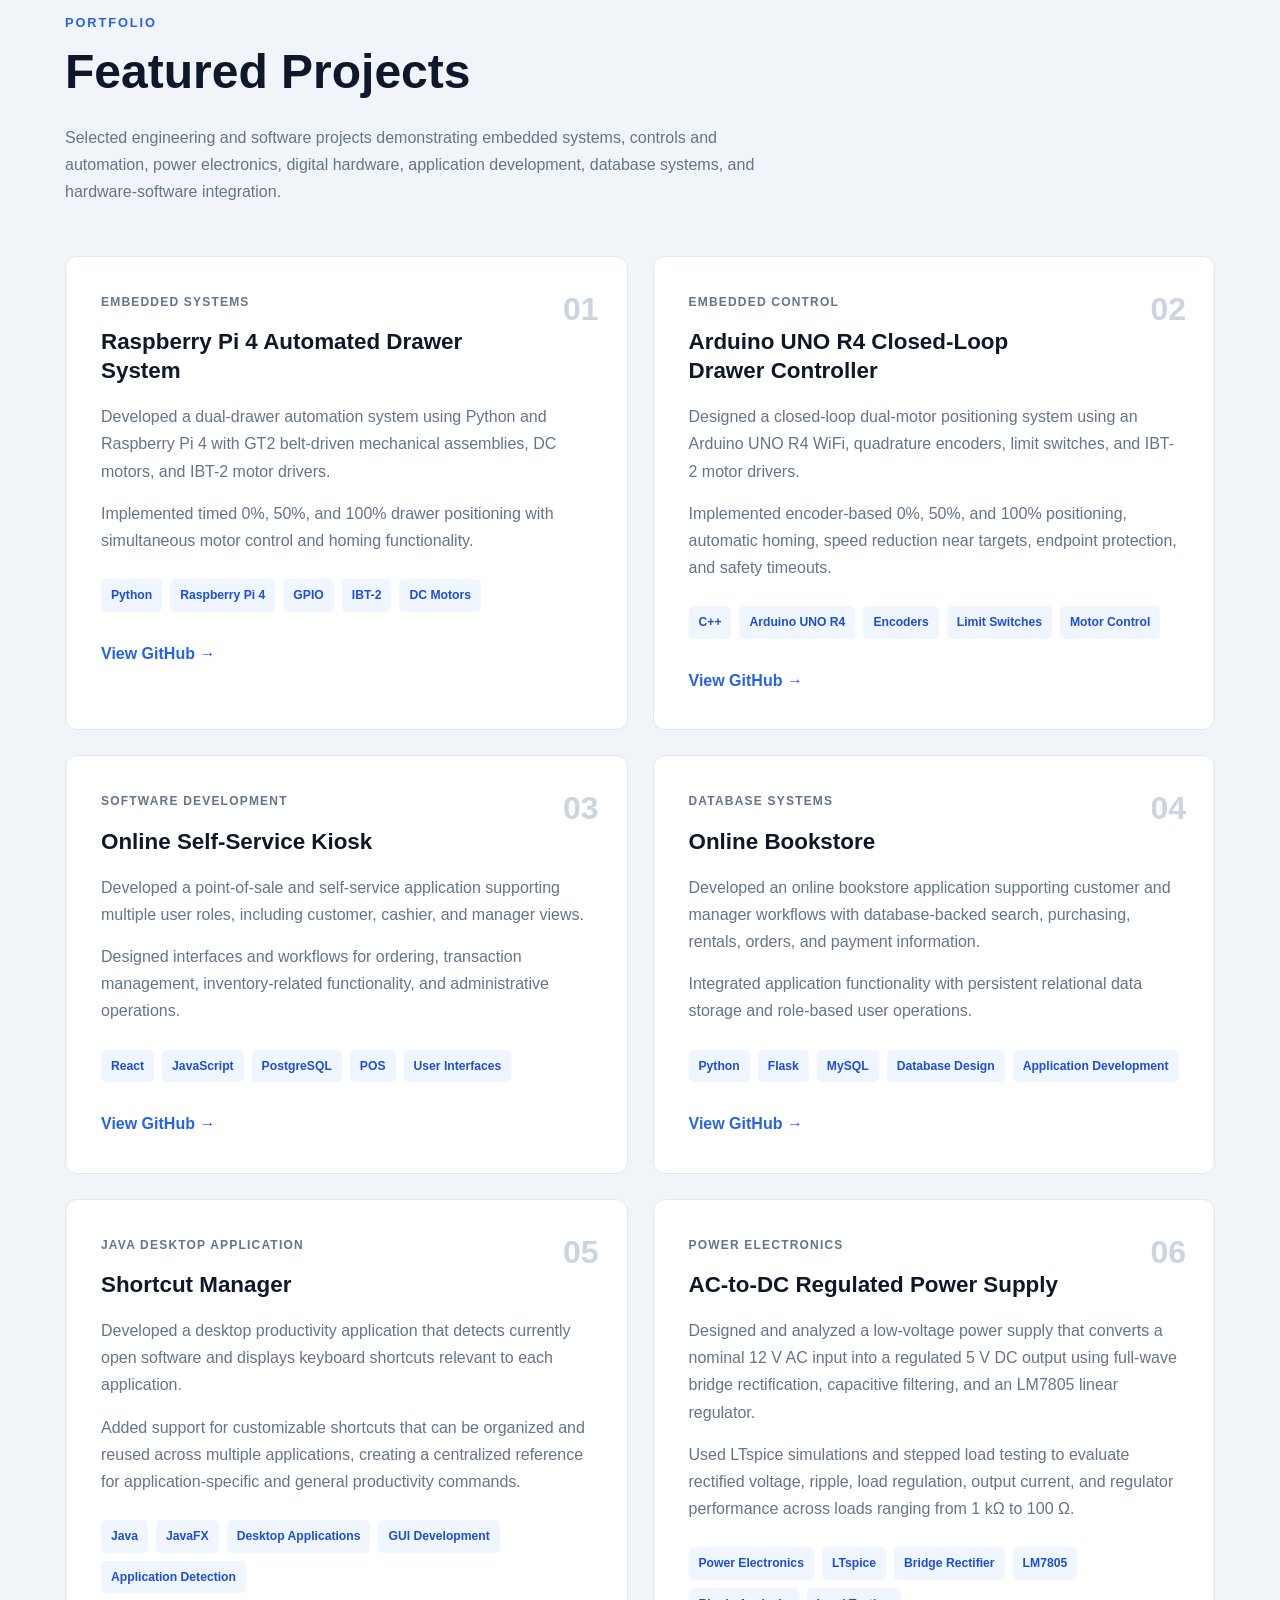
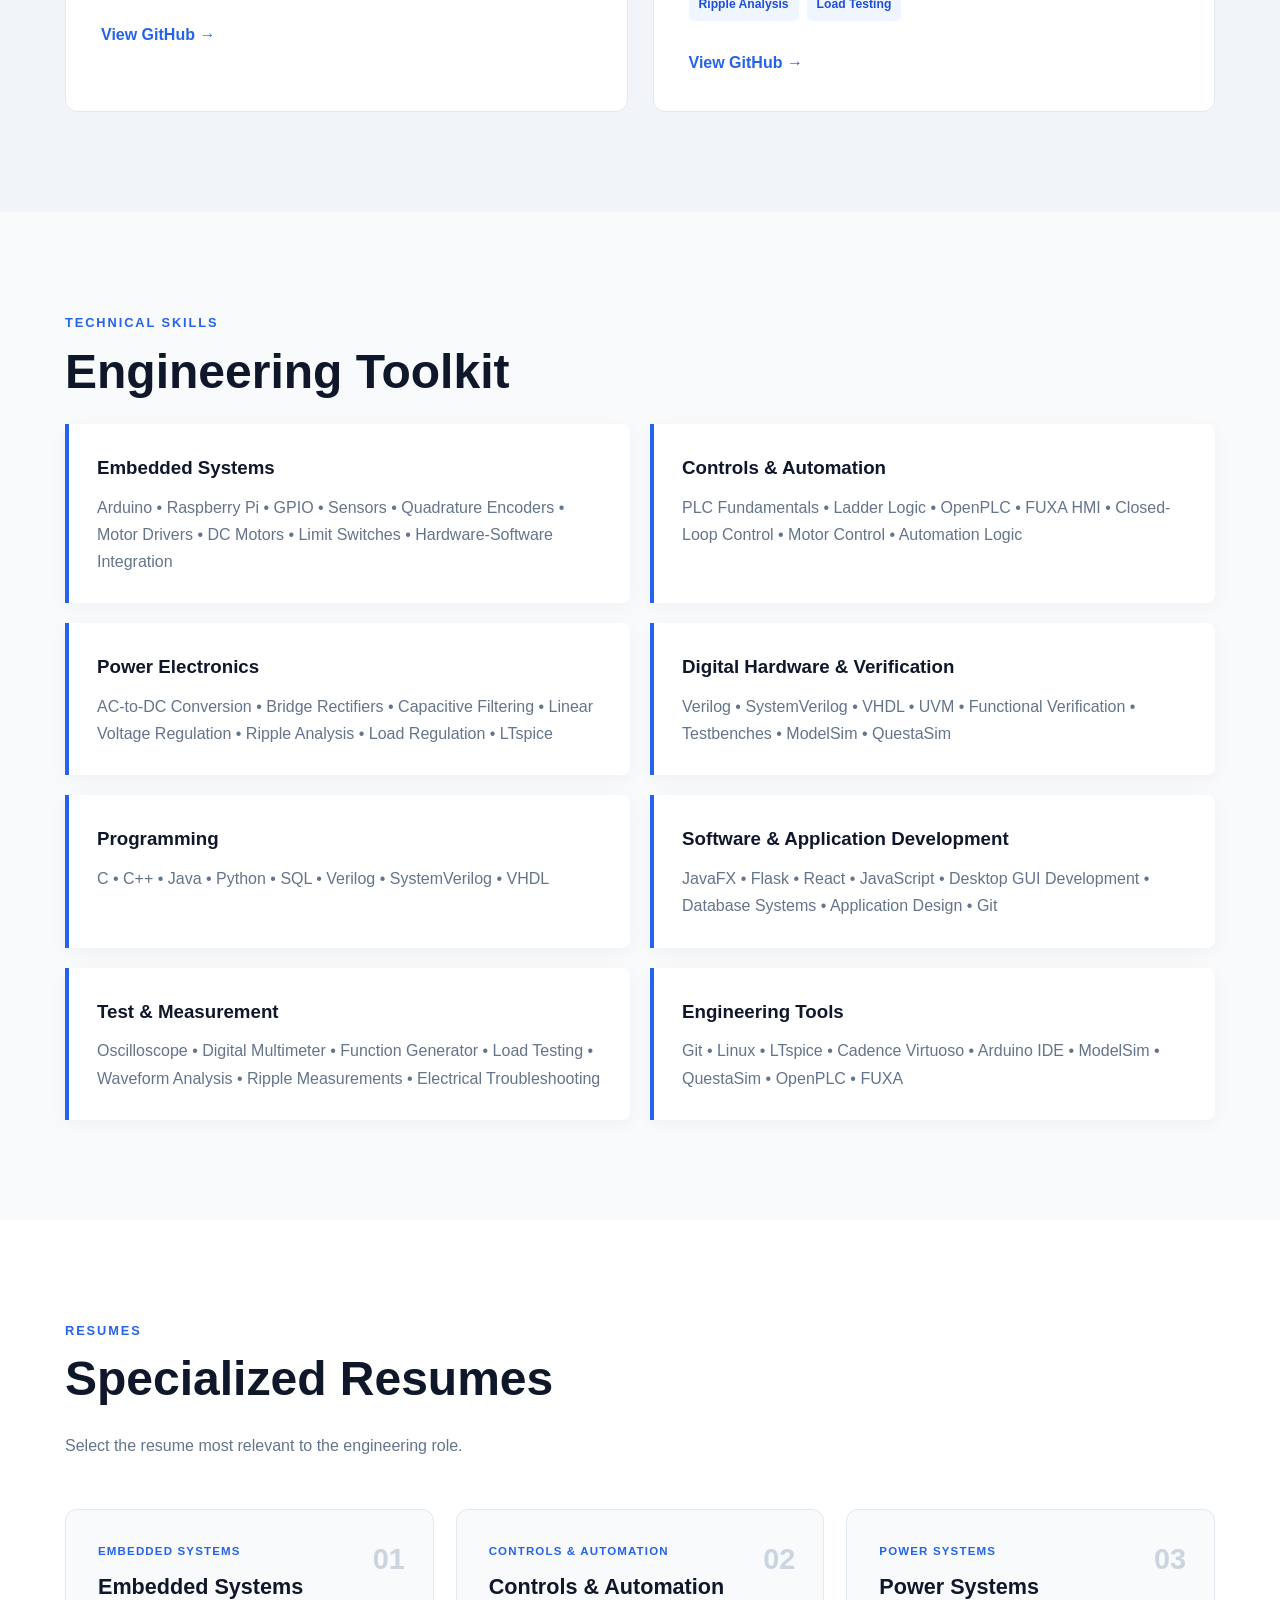
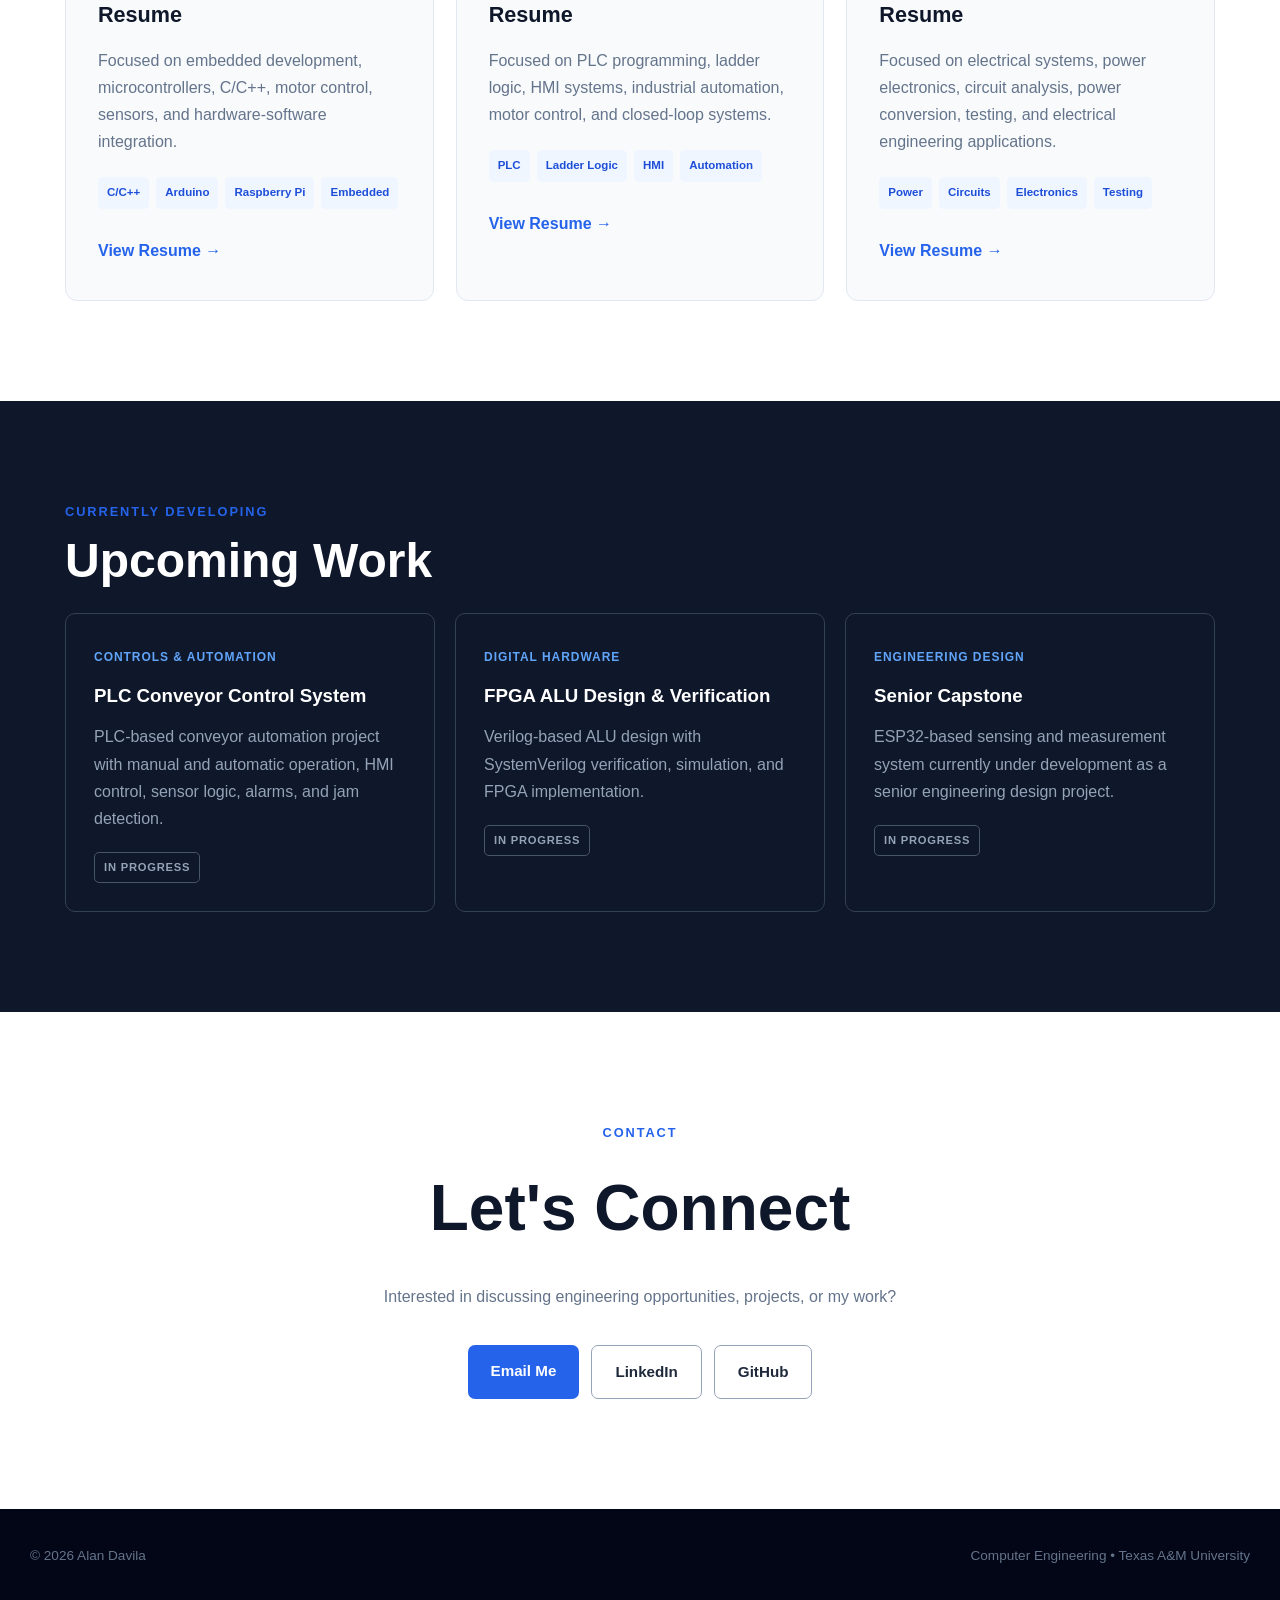
==== commit bd3bb0c3: "Update index.html" ====
--- a/index.html
+++ b/index.html
@@ -13,10 +13,10 @@
 
     <meta
         name="description"
-        content="Alan Davila's engineering portfolio featuring embedded systems, controls and automation, hardware, power systems, and software projects."
+        content="Alan Davila's engineering portfolio featuring embedded systems, controls and automation, power electronics, digital hardware, and software projects."
     >
 
-    <link rel="stylesheet" href="style.css?v=5">
+    <link rel="stylesheet" href="style.css?v=6">
 </head>
 
 
@@ -87,9 +87,11 @@
 
                 Computer Engineering student at Texas A&M University
                 building hands-on engineering projects across embedded
-                systems, automation, hardware, power, and software.
+                systems, automation, digital hardware, power electronics,
+                and software.
 
             </p>
+
 
             <div class="hero-buttons">
 
@@ -130,6 +132,7 @@
                 About Me
             </h2>
 
+
             <div class="about-grid">
 
 
@@ -144,16 +147,24 @@
                     </p>
 
                     <p>
-                        My projects include embedded motor-control
-                        systems, automation projects, desktop applications,
-                        database-driven software, power electronics,
-                        and digital hardware work.
-                    </p>
-
-                    <p>
-                        I enjoy taking engineering projects from
-                        initial concept through implementation,
-                        testing, debugging, and documentation.
+                        My path to engineering has not been completely
+                        linear. After spending time away from school,
+                        I returned determined to complete my degree and
+                        continue developing the technical skills required
+                        to become an engineer.
+                    </p>
+
+                    <p>
+                        My projects now span embedded motor control,
+                        automation, power electronics, digital hardware,
+                        desktop applications, database systems, and
+                        hardware-software integration.
+                    </p>
+
+                    <p>
+                        I enjoy taking projects from an initial concept
+                        through design, implementation, testing,
+                        debugging, and documentation.
                     </p>
 
                 </div>
@@ -181,7 +192,7 @@
                         </span>
 
                         <span>
-                            Computer Engineering
+                            B.S. Computer Engineering
                         </span>
 
                     </div>
@@ -247,8 +258,9 @@
             <p class="section-description">
 
                 Selected engineering and software projects demonstrating
-                embedded development, control systems, desktop application
-                development, database systems, and hardware-software integration.
+                embedded systems, controls and automation, power electronics,
+                digital hardware, application development, database systems,
+                and hardware-software integration.
 
             </p>
 
@@ -301,8 +313,10 @@
 
                         <div class="project-links">
 
+                            <!-- Replace # with exact repository URL -->
+
                             <a
-                                href="https://github.com/megablocks1377/Raspberry-Pi-4-Automated-Drawer-System"
+                                href="#"
                                 target="_blank"
                                 rel="noopener noreferrer"
                             >
@@ -362,10 +376,10 @@
 
                         <div class="project-links">
 
-                            <!-- Replace # with repository URL -->
+                            <!-- Replace # with exact repository URL -->
 
                             <a
-                                href="https://github.com/megablocks1377/Arduino-UNO-R4-WiFi-Closed-Loop-Drawer-Controller"
+                                href="#"
                                 target="_blank"
                                 rel="noopener noreferrer"
                             >
@@ -414,8 +428,9 @@
 
                         <div class="technology-list">
 
-                            <span>Software Development</span>
-                            <span>Database</span>
+                            <span>React</span>
+                            <span>JavaScript</span>
+                            <span>PostgreSQL</span>
                             <span>POS</span>
                             <span>User Interfaces</span>
 
@@ -423,10 +438,10 @@
 
                         <div class="project-links">
 
-                            <!-- Replace # with repository URL -->
+                            <!-- Replace # with exact repository URL -->
 
                             <a
-                                href="https://github.com/megablocks1377/Restaurant-POS-Inventory-System"
+                                href="#"
                                 target="_blank"
                                 rel="noopener noreferrer"
                             >
@@ -462,32 +477,33 @@
 
                         <p>
                             Developed an online bookstore application
-                            with database-driven user and product
-                            functionality.
+                            supporting customer and manager workflows
+                            with database-backed search, purchasing,
+                            rentals, orders, and payment information.
                         </p>
 
                         <p>
-                            Built application workflows for managing
-                            bookstore information while integrating
-                            application functionality with persistent
-                            database storage.
+                            Integrated application functionality with
+                            persistent relational data storage and
+                            role-based user operations.
                         </p>
 
                         <div class="technology-list">
 
-                            <span>Database</span>
-                            <span>SQL</span>
-                            <span>Web Development</span>
-                            <span>Application Design</span>
+                            <span>Python</span>
+                            <span>Flask</span>
+                            <span>MySQL</span>
+                            <span>Database Design</span>
+                            <span>Application Development</span>
 
                         </div>
 
                         <div class="project-links">
 
-                            <!-- Replace # with repository URL -->
+                            <!-- Replace # with exact repository URL -->
 
                             <a
-                                href="https://github.com/megablocks1377/Online-Bookstore-Database-System"
+                                href="#"
                                 target="_blank"
                                 rel="noopener noreferrer"
                             >
@@ -563,6 +579,70 @@
                 </article>
 
 
+                <!-- ========================================
+                     PROJECT 6
+                ========================================= -->
+
+                <article class="project-card">
+
+                    <div class="project-number">
+                        06
+                    </div>
+
+                    <div class="project-content">
+
+                        <p class="project-category">
+                            POWER ELECTRONICS
+                        </p>
+
+                        <h3>
+                            AC-to-DC Regulated Power Supply
+                        </h3>
+
+                        <p>
+                            Designed and analyzed a low-voltage power
+                            supply that converts a nominal 12 V AC input
+                            into a regulated 5 V DC output using
+                            full-wave bridge rectification, capacitive
+                            filtering, and an LM7805 linear regulator.
+                        </p>
+
+                        <p>
+                            Used LTspice simulations and stepped load
+                            testing to evaluate rectified voltage,
+                            ripple, load regulation, output current,
+                            and regulator performance across loads
+                            ranging from 1 kΩ to 100 Ω.
+                        </p>
+
+                        <div class="technology-list">
+
+                            <span>Power Electronics</span>
+                            <span>LTspice</span>
+                            <span>Bridge Rectifier</span>
+                            <span>LM7805</span>
+                            <span>Ripple Analysis</span>
+                            <span>Load Testing</span>
+
+                        </div>
+
+                        <div class="project-links">
+
+                            <a
+                                href="https://github.com/megablocks1377/AC-to-DC-Regulated-Power-Supply"
+                                target="_blank"
+                                rel="noopener noreferrer"
+                            >
+                                View GitHub →
+                            </a>
+
+                        </div>
+
+                    </div>
+
+                </article>
+
+
             </div>
 
         </div>
@@ -593,8 +673,6 @@
             <div class="skills-grid">
 
 
-                <!-- EMBEDDED -->
-
                 <div class="skill-card">
 
                     <h3>
@@ -611,8 +689,6 @@
                 </div>
 
 
-                <!-- CONTROLS -->
-
                 <div class="skill-card">
 
                     <h3>
@@ -620,7 +696,7 @@
                     </h3>
 
                     <p>
-                        Ladder Logic • PLC Fundamentals • OpenPLC •
+                        PLC Fundamentals • Ladder Logic • OpenPLC •
                         FUXA HMI • Closed-Loop Control • Motor Control •
                         Automation Logic
                     </p>
@@ -628,40 +704,20 @@
                 </div>
 
 
-                <!-- PROGRAMMING -->
-
                 <div class="skill-card">
 
                     <h3>
-                        Programming
-                    </h3>
-
-                    <p>
-                        C • C++ • Java • Python • SQL • Assembly •
-                        Verilog • SystemVerilog • VHDL
-                    </p>
-
-                </div>
-
-
-                <!-- SOFTWARE -->
-
-                <div class="skill-card">
-
-                    <h3>
-                        Software & Application Development
-                    </h3>
-
-                    <p>
-                        JavaFX • Desktop GUI Development •
-                        Database Systems • SQL • Application Design •
-                        Git • Version Control
-                    </p>
-
-                </div>
-
-
-                <!-- DIGITAL HARDWARE -->
+                        Power Electronics
+                    </h3>
+
+                    <p>
+                        AC-to-DC Conversion • Bridge Rectifiers •
+                        Capacitive Filtering • Linear Voltage Regulation •
+                        Ripple Analysis • Load Regulation • LTspice
+                    </p>
+
+                </div>
+
 
                 <div class="skill-card">
 
@@ -678,17 +734,60 @@
                 </div>
 
 
-                <!-- ENGINEERING TOOLS -->
-
                 <div class="skill-card">
 
                     <h3>
+                        Programming
+                    </h3>
+
+                    <p>
+                        C • C++ • Java • Python • SQL •
+                        Verilog • SystemVerilog • VHDL
+                    </p>
+
+                </div>
+
+
+                <div class="skill-card">
+
+                    <h3>
+                        Software & Application Development
+                    </h3>
+
+                    <p>
+                        JavaFX • Flask • React • JavaScript •
+                        Desktop GUI Development • Database Systems •
+                        Application Design • Git
+                    </p>
+
+                </div>
+
+
+                <div class="skill-card">
+
+                    <h3>
+                        Test & Measurement
+                    </h3>
+
+                    <p>
+                        Oscilloscope • Digital Multimeter •
+                        Function Generator • Load Testing •
+                        Waveform Analysis • Ripple Measurements •
+                        Electrical Troubleshooting
+                    </p>
+
+                </div>
+
+
+                <div class="skill-card">
+
+                    <h3>
                         Engineering Tools
                     </h3>
 
                     <p>
-                        Git • Linux • Arduino IDE • ModelSim •
-                        QuestaSim • LTSpice • MultiSim •
+                        Git • Linux • LTspice • Cadence Virtuoso •
+                        Arduino IDE • ModelSim • QuestaSim •
                         OpenPLC • FUXA
                     </p>
 
@@ -945,8 +1044,9 @@
                     </h3>
 
                     <p>
-                        Senior engineering design project
-                        currently under development.
+                        ESP32-based sensing and measurement system
+                        currently under development as a senior
+                        engineering design project.
                     </p>
 
                     <div class="status">
@@ -989,8 +1089,6 @@
 
 
             <div class="contact-buttons">
-
-                <!-- Replace with your real email -->
 
                 <a
                     href="mailto:alanamadeus1377@gmail.com"
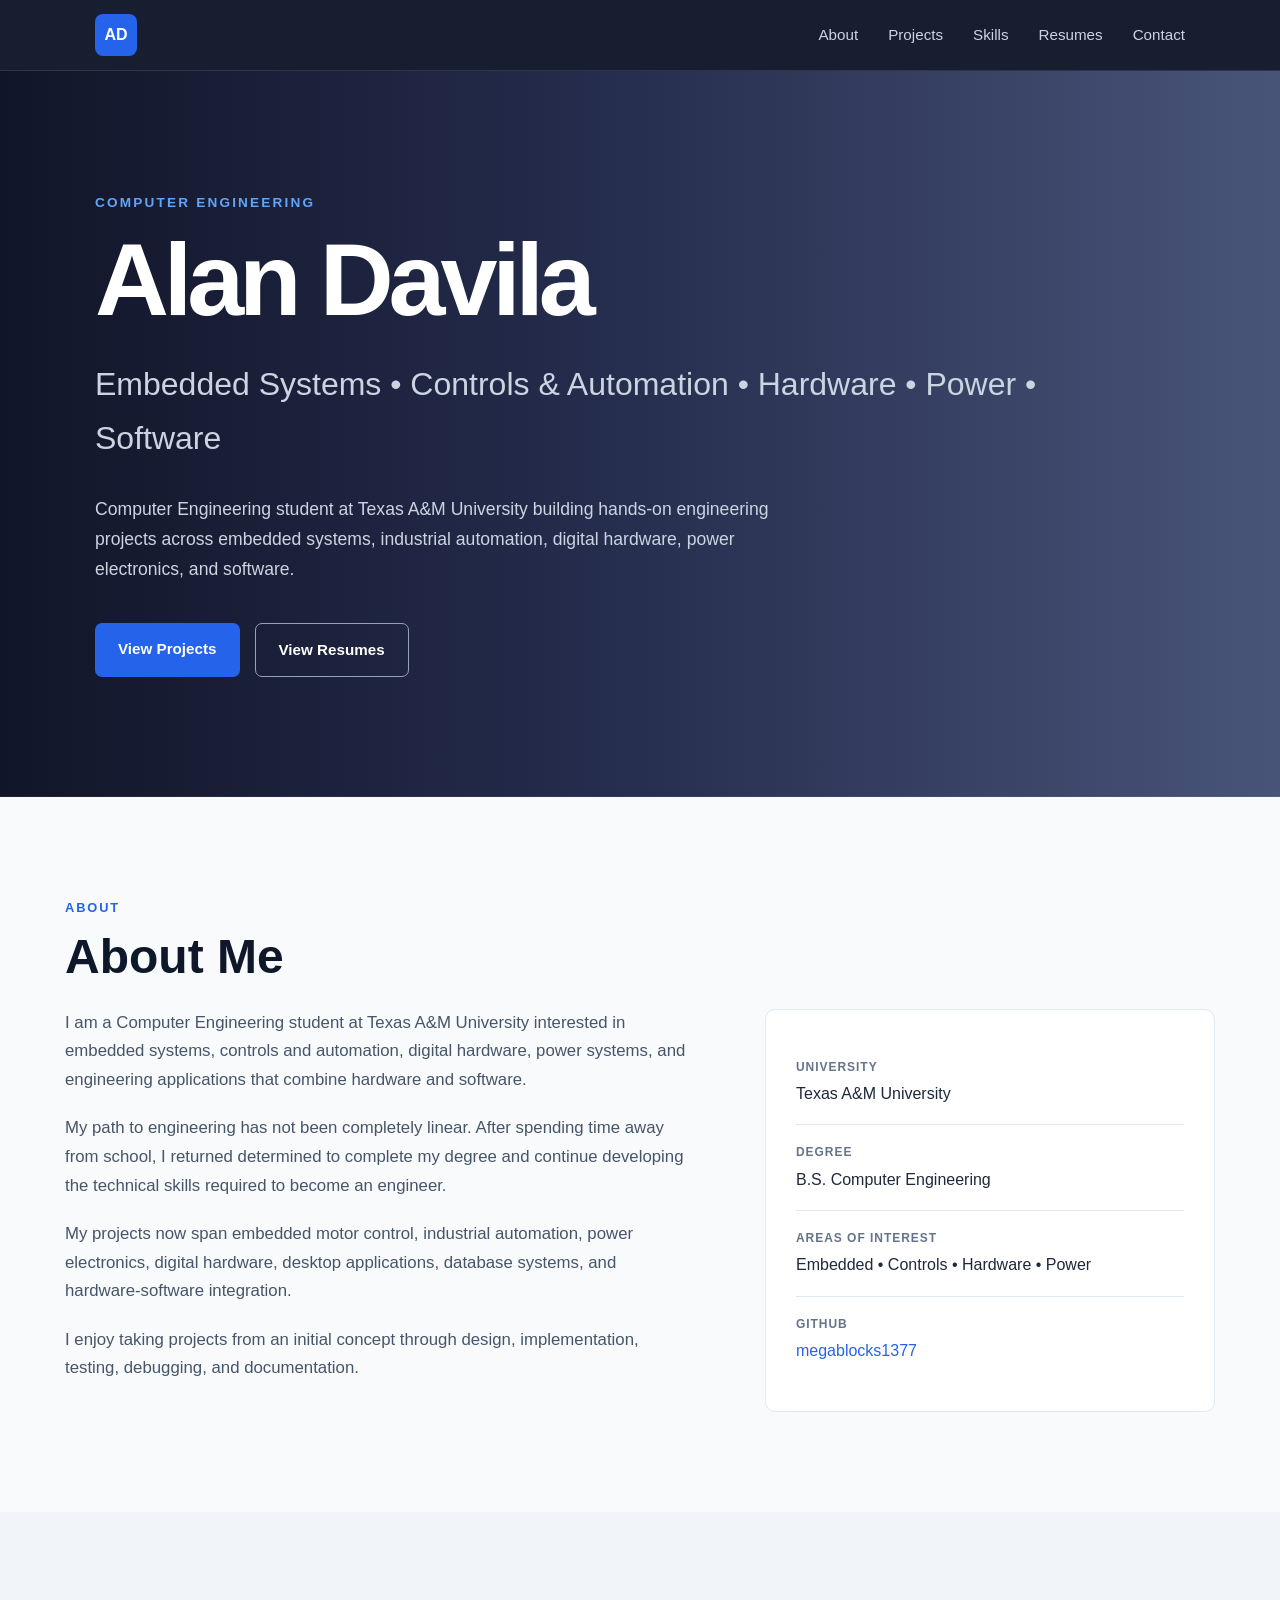
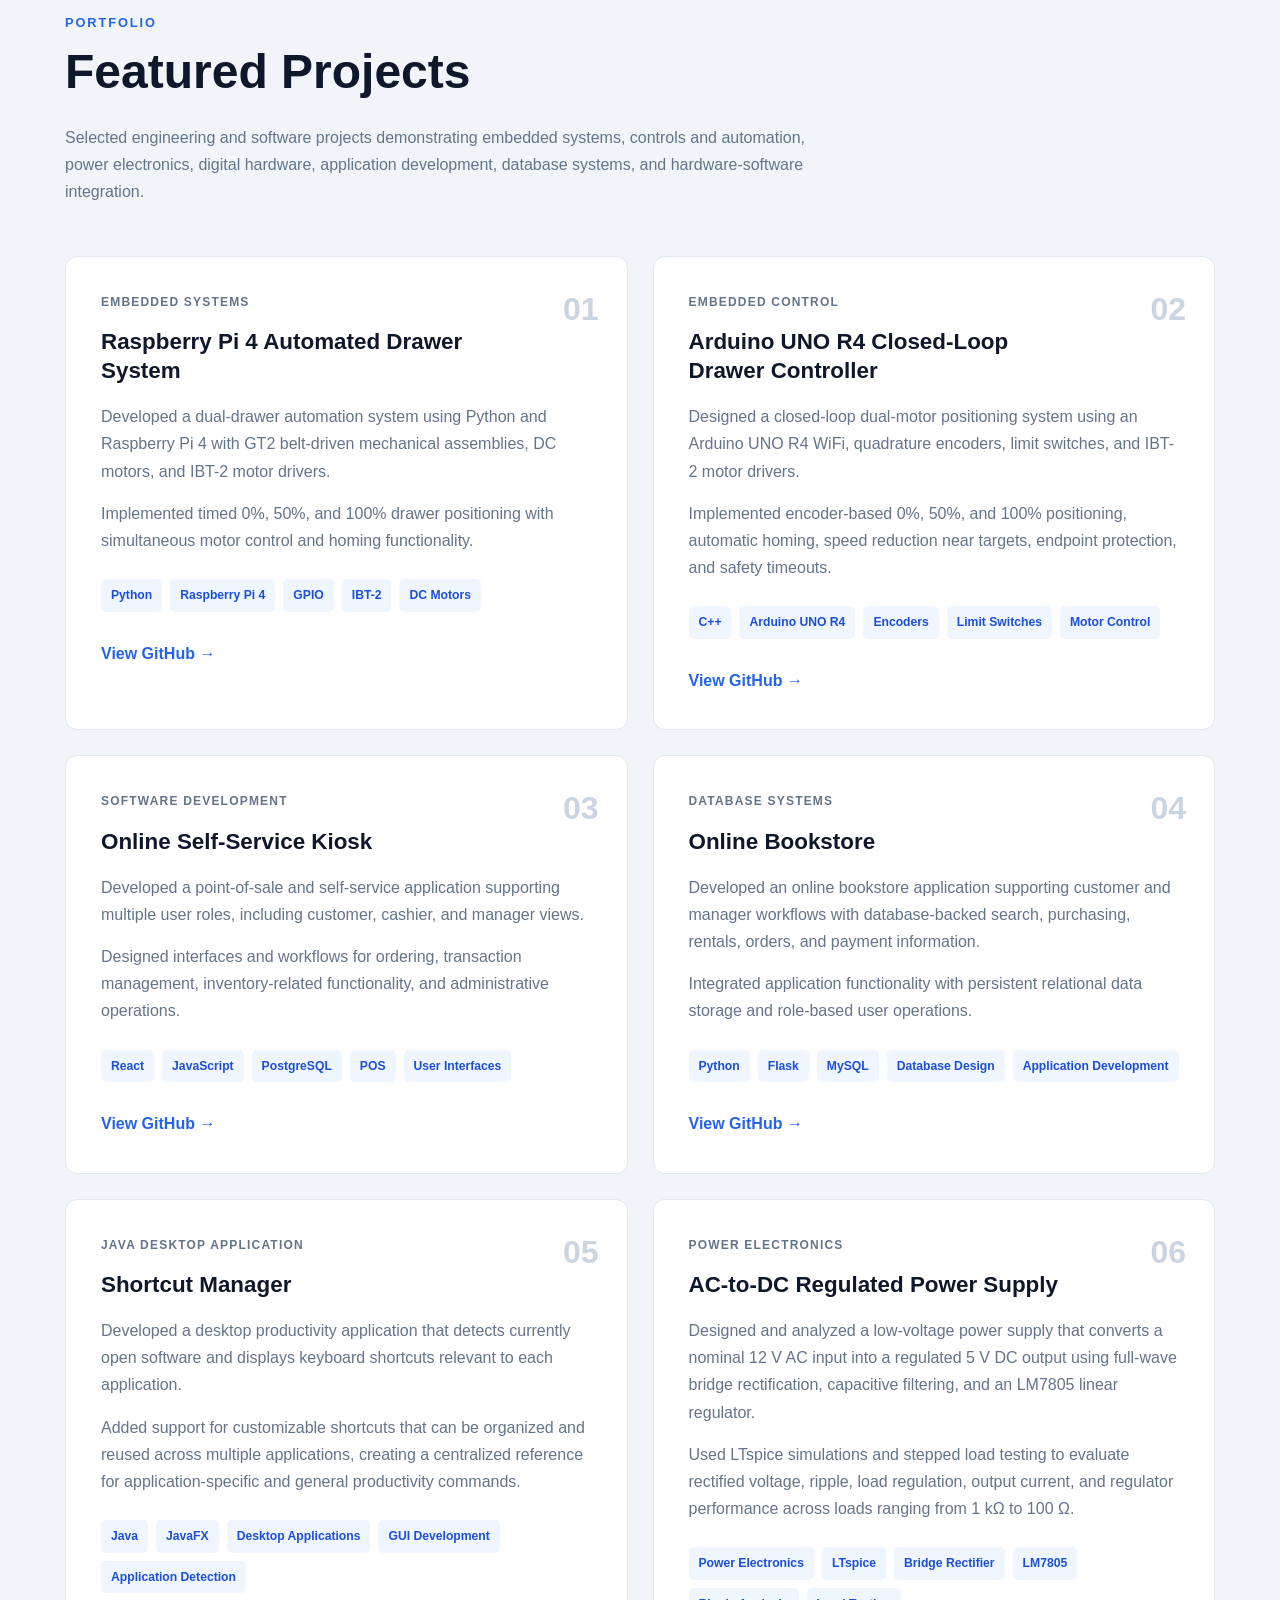
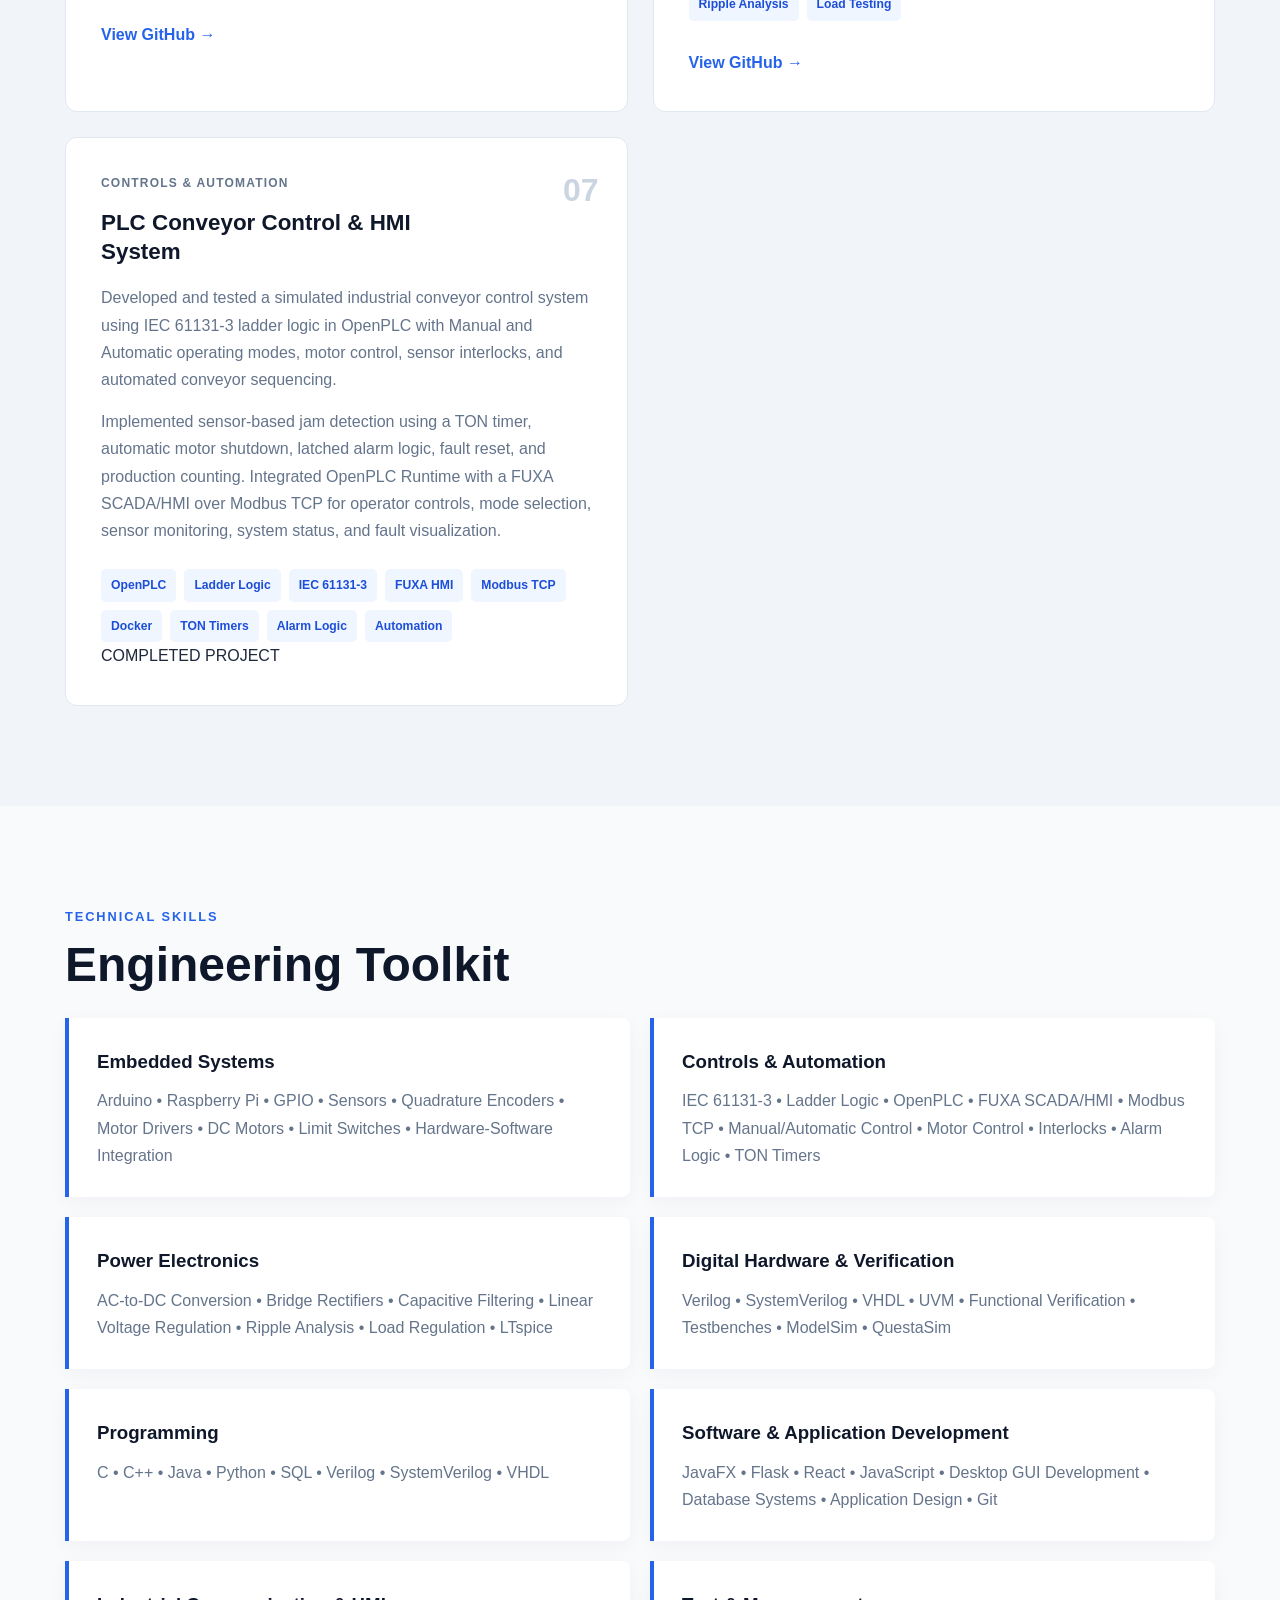
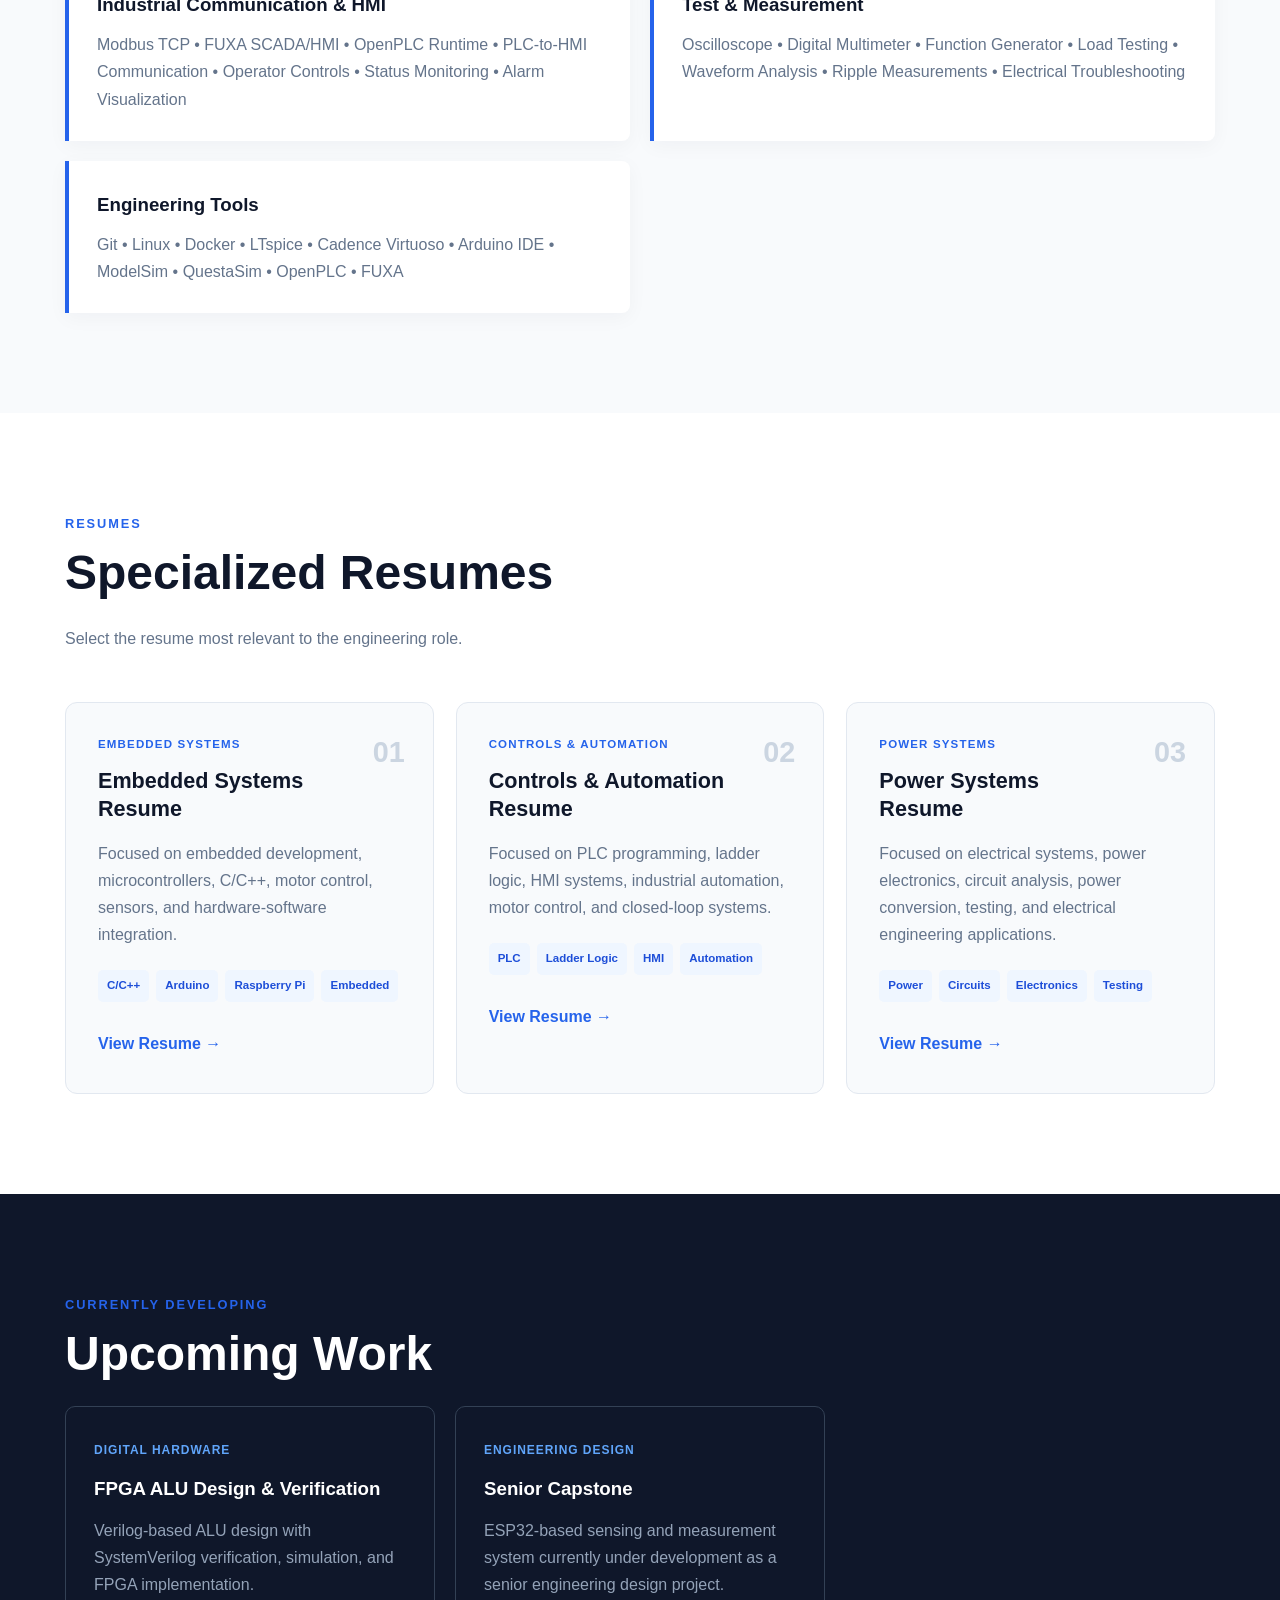
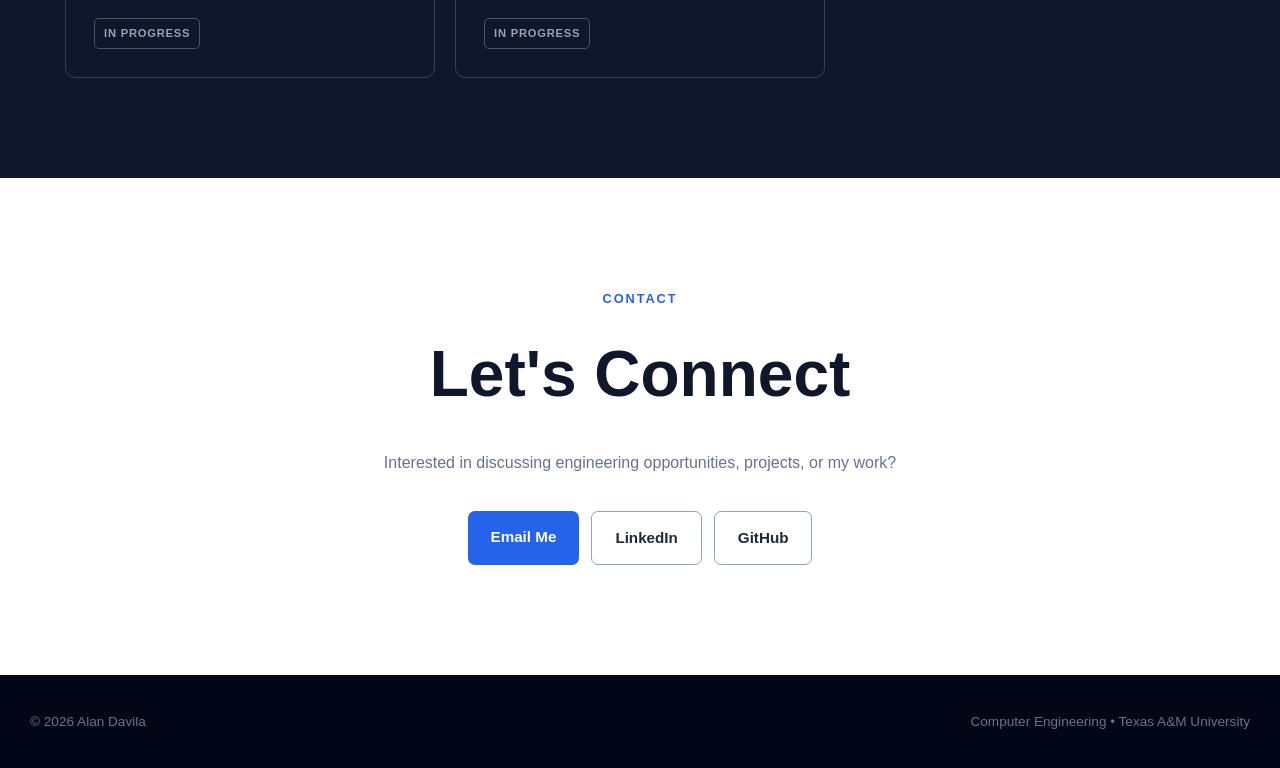
==== commit 55e70ee4: "Update index.html" ====
--- a/index.html
+++ b/index.html
@@ -16,7 +16,7 @@
         content="Alan Davila's engineering portfolio featuring embedded systems, controls and automation, power electronics, digital hardware, and software projects."
     >
 
-    <link rel="stylesheet" href="style.css?v=6">
+    <link rel="stylesheet" href="style.css?v=7">
 </head>
 
 
@@ -87,8 +87,8 @@
 
                 Computer Engineering student at Texas A&M University
                 building hands-on engineering projects across embedded
-                systems, automation, digital hardware, power electronics,
-                and software.
+                systems, industrial automation, digital hardware,
+                power electronics, and software.
 
             </p>
 
@@ -156,9 +156,10 @@
 
                     <p>
                         My projects now span embedded motor control,
-                        automation, power electronics, digital hardware,
-                        desktop applications, database systems, and
-                        hardware-software integration.
+                        industrial automation, power electronics,
+                        digital hardware, desktop applications,
+                        database systems, and hardware-software
+                        integration.
                     </p>
 
                     <p>
@@ -313,8 +314,6 @@
 
                         <div class="project-links">
 
-                            <!-- Replace # with exact repository URL -->
-
                             <a
                                 href="#"
                                 target="_blank"
@@ -376,8 +375,6 @@
 
                         <div class="project-links">
 
-                            <!-- Replace # with exact repository URL -->
-
                             <a
                                 href="#"
                                 target="_blank"
@@ -438,8 +435,6 @@
 
                         <div class="project-links">
 
-                            <!-- Replace # with exact repository URL -->
-
                             <a
                                 href="#"
                                 target="_blank"
@@ -500,8 +495,6 @@
 
                         <div class="project-links">
 
-                            <!-- Replace # with exact repository URL -->
-
                             <a
                                 href="#"
                                 target="_blank"
@@ -643,6 +636,69 @@
                 </article>
 
 
+                <!-- ========================================
+                     PROJECT 7
+                ========================================= -->
+
+                <article class="project-card">
+
+                    <div class="project-number">
+                        07
+                    </div>
+
+                    <div class="project-content">
+
+                        <p class="project-category">
+                            CONTROLS & AUTOMATION
+                        </p>
+
+                        <h3>
+                            PLC Conveyor Control & HMI System
+                        </h3>
+
+                        <p>
+                            Developed and tested a simulated industrial
+                            conveyor control system using IEC 61131-3
+                            ladder logic in OpenPLC with Manual and
+                            Automatic operating modes, motor control,
+                            sensor interlocks, and automated conveyor
+                            sequencing.
+                        </p>
+
+                        <p>
+                            Implemented sensor-based jam detection using
+                            a TON timer, automatic motor shutdown,
+                            latched alarm logic, fault reset, and
+                            production counting. Integrated OpenPLC
+                            Runtime with a FUXA SCADA/HMI over Modbus TCP
+                            for operator controls, mode selection,
+                            sensor monitoring, system status, and
+                            fault visualization.
+                        </p>
+
+                        <div class="technology-list">
+
+                            <span>OpenPLC</span>
+                            <span>Ladder Logic</span>
+                            <span>IEC 61131-3</span>
+                            <span>FUXA HMI</span>
+                            <span>Modbus TCP</span>
+                            <span>Docker</span>
+                            <span>TON Timers</span>
+                            <span>Alarm Logic</span>
+                            <span>Automation</span>
+
+                        </div>
+
+                        <div class="project-complete">
+                            COMPLETED PROJECT
+                        </div>
+
+                    </div>
+
+                </article>
+
+
             </div>
 
         </div>
@@ -696,9 +752,10 @@
                     </h3>
 
                     <p>
-                        PLC Fundamentals • Ladder Logic • OpenPLC •
-                        FUXA HMI • Closed-Loop Control • Motor Control •
-                        Automation Logic
+                        IEC 61131-3 • Ladder Logic • OpenPLC •
+                        FUXA SCADA/HMI • Modbus TCP •
+                        Manual/Automatic Control • Motor Control •
+                        Interlocks • Alarm Logic • TON Timers
                     </p>
 
                 </div>
@@ -758,6 +815,22 @@
                         JavaFX • Flask • React • JavaScript •
                         Desktop GUI Development • Database Systems •
                         Application Design • Git
+                    </p>
+
+                </div>
+
+
+                <div class="skill-card">
+
+                    <h3>
+                        Industrial Communication & HMI
+                    </h3>
+
+                    <p>
+                        Modbus TCP • FUXA SCADA/HMI •
+                        OpenPLC Runtime • PLC-to-HMI Communication •
+                        Operator Controls • Status Monitoring •
+                        Alarm Visualization
                     </p>
 
                 </div>
@@ -786,9 +859,9 @@
                     </h3>
 
                     <p>
-                        Git • Linux • LTspice • Cadence Virtuoso •
-                        Arduino IDE • ModelSim • QuestaSim •
-                        OpenPLC • FUXA
+                        Git • Linux • Docker • LTspice •
+                        Cadence Virtuoso • Arduino IDE •
+                        ModelSim • QuestaSim • OpenPLC • FUXA
                     </p>
 
                 </div>
@@ -989,30 +1062,6 @@
                 <div class="future-card">
 
                     <span>
-                        Controls & Automation
-                    </span>
-
-                    <h3>
-                        PLC Conveyor Control System
-                    </h3>
-
-                    <p>
-                        PLC-based conveyor automation project
-                        with manual and automatic operation,
-                        HMI control, sensor logic, alarms,
-                        and jam detection.
-                    </p>
-
-                    <div class="status">
-                        IN PROGRESS
-                    </div>
-
-                </div>
-
-
-                <div class="future-card">
-
-                    <span>
                         Digital Hardware
                     </span>
 
--- a/style.css
+++ b/style.css
@@ -8,11 +8,14 @@
     box-sizing: border-box;
 }
 
+
 html {
     scroll-behavior: smooth;
 }
 
+
 body {
+
     font-family:
         -apple-system,
         BlinkMacSystemFont,
@@ -23,9 +26,13 @@
         sans-serif;
 
     background: #f8fafc;
+
     color: #1e293b;
+
     line-height: 1.7;
-}
+
+}
+
 
 a {
     text-decoration: none;
@@ -38,61 +45,91 @@
 ======================================== */
 
 .navbar {
+
     position: sticky;
+
     top: 0;
+
     z-index: 1000;
 
     background: rgba(15, 23, 42, 0.97);
 
     border-bottom:
         1px solid rgba(255, 255, 255, 0.1);
-}
+
+}
+
 
 .nav-container {
+
     max-width: 1150px;
+
     margin: auto;
 
     min-height: 70px;
+
     padding: 0 30px;
 
     display: flex;
+
     justify-content: space-between;
+
     align-items: center;
-}
+
+}
+
 
 .logo {
+
     display: flex;
+
     justify-content: center;
+
     align-items: center;
 
     width: 42px;
+
     height: 42px;
 
     border-radius: 8px;
 
     background: #2563eb;
+
     color: white;
 
     font-size: 1rem;
+
     font-weight: 700;
-}
+
+}
+
 
 .nav-links {
+
     display: flex;
+
     gap: 30px;
-}
+
+}
+
 
 .nav-links a {
+
     color: #cbd5e1;
 
     font-size: 0.95rem;
+
     font-weight: 500;
 
     transition: color 0.2s ease;
-}
+
+}
+
 
 .nav-links a:hover {
+
     color: white;
+
 }
 
 
@@ -101,40 +138,69 @@
 ======================================== */
 
 .hero {
+
+    position: relative;
+
     background:
         linear-gradient(
-            135deg,
-            #0f172a 0%,
-            #172554 100%
-        );
+            90deg,
+            rgba(8, 12, 32, 0.96) 0%,
+            rgba(15, 23, 58, 0.91) 45%,
+            rgba(23, 37, 84, 0.78) 100%
+        ),
+        url("images/drawer-background.jpg");
+
+    background-size: cover;
+
+    background-position: center;
+
+    background-repeat: no-repeat;
 
     color: white;
-}
+
+}
+
 
 .hero-content {
+
+    position: relative;
+
+    z-index: 1;
+
     max-width: 1150px;
+
     margin: auto;
 
     min-height: 620px;
+
     padding: 120px 30px;
 
     display: flex;
+
     flex-direction: column;
+
     justify-content: center;
-}
+
+}
+
 
 .hero-label {
+
     color: #60a5fa;
 
     font-size: 0.85rem;
+
     font-weight: 700;
 
     letter-spacing: 0.16em;
 
     margin-bottom: 15px;
-}
+
+}
+
 
 .hero h1 {
+
     font-size:
         clamp(3.5rem, 8vw, 6.5rem);
 
@@ -143,9 +209,12 @@
     letter-spacing: -0.05em;
 
     margin-bottom: 25px;
-}
+
+}
+
 
 .hero h2 {
+
     max-width: 950px;
 
     font-size:
@@ -156,22 +225,31 @@
     color: #cbd5e1;
 
     margin-bottom: 30px;
-}
+
+}
+
 
 .hero-description {
+
     max-width: 700px;
 
-    color: #94a3b8;
+    color: #cbd5e1;
 
     font-size: 1.1rem;
 
     margin-bottom: 38px;
-}
+
+}
+
 
 .hero-buttons {
+
     display: flex;
+
     gap: 15px;
+
     flex-wrap: wrap;
+
 }
 
 
@@ -180,6 +258,7 @@
 ======================================== */
 
 .button {
+
     display: inline-block;
 
     padding: 13px 23px;
@@ -187,37 +266,55 @@
     border-radius: 7px;
 
     font-weight: 600;
+
     font-size: 0.95rem;
 
     transition:
         transform 0.2s ease,
         background 0.2s ease;
-}
+
+}
+
 
 .button:hover {
+
     transform: translateY(-2px);
-}
+
+}
+
 
 .primary-button {
+
     background: #2563eb;
+
     color: white;
-}
+
+}
+
 
 .primary-button:hover {
+
     background: #1d4ed8;
-}
+
+}
+
 
 .secondary-button {
+
     border: 1px solid #94a3b8;
 
     color: inherit;
 
     background: transparent;
-}
+
+}
+
 
 .secondary-button:hover {
+
     background:
         rgba(148, 163, 184, 0.12);
+
 }
 
 
@@ -226,26 +323,38 @@
 ======================================== */
 
 .section {
+
     padding: 100px 30px;
-}
+
+}
+
 
 .section-container {
+
     max-width: 1150px;
+
     margin: auto;
-}
+
+}
+
 
 .section-label {
+
     color: #2563eb;
 
     font-size: 0.8rem;
+
     font-weight: 700;
 
     letter-spacing: 0.15em;
 
     margin-bottom: 10px;
-}
+
+}
+
 
 .section-title {
+
     color: #0f172a;
 
     font-size:
@@ -254,14 +363,18 @@
     line-height: 1.15;
 
     margin-bottom: 25px;
-}
+
+}
+
 
 .section-description {
-    max-width: 700px;
+
+    max-width: 760px;
 
     color: #64748b;
 
     margin-bottom: 50px;
+
 }
 
 
@@ -270,6 +383,7 @@
 ======================================== */
 
 .about-grid {
+
     display: grid;
 
     grid-template-columns:
@@ -278,19 +392,28 @@
     gap: 70px;
 
     align-items: start;
-}
+
+}
+
 
 .about-text {
+
     font-size: 1.05rem;
 
     color: #475569;
-}
+
+}
+
 
 .about-text p {
+
     margin-bottom: 20px;
-}
+
+}
+
 
 .quick-info {
+
     background: white;
 
     padding: 30px;
@@ -299,24 +422,35 @@
 
     border:
         1px solid #e2e8f0;
-}
+
+}
+
 
 .info-item {
+
     padding: 17px 0;
 
     border-bottom:
         1px solid #e2e8f0;
 
     display: flex;
+
     flex-direction: column;
-}
+
+}
+
 
 .info-item:last-child {
+
     border-bottom: none;
-}
+
+}
+
 
 .info-title {
+
     font-size: 0.75rem;
+
     font-weight: 700;
 
     letter-spacing: 0.08em;
@@ -326,10 +460,14 @@
     text-transform: uppercase;
 
     margin-bottom: 3px;
-}
+
+}
+
 
 .info-item a {
+
     color: #2563eb;
+
 }
 
 
@@ -338,19 +476,26 @@
 ======================================== */
 
 .projects-section {
+
     background: #f1f5f9;
-}
+
+}
+
 
 .project-grid {
+
     display: grid;
 
     grid-template-columns:
         repeat(2, 1fr);
 
     gap: 25px;
-}
+
+}
+
 
 .project-card {
+
     position: relative;
 
     background: white;
@@ -361,175 +506,17 @@
     border-radius: 12px;
 
     padding: 35px;
-
-    transition:
-        transform 0.25s ease,
-        box-shadow 0.25s ease;
-}
-
-.project-card:hover {
-    transform: translateY(-5px);
-
-    box-shadow:
-        0 18px 35px
-        rgba(15, 23, 42, 0.08);
-}
-
-.project-number {
-    position: absolute;
-
-    top: 25px;
-    right: 28px;
-
-    color: #cbd5e1;
-
-    font-size: 2rem;
-    font-weight: 700;
-}
-
-.project-category {
-    color: #2563eb;
-
-    font-size: 0.75rem;
-    font-weight: 700;
-
-    letter-spacing: 0.1em;
-
-    margin-bottom: 12px;
-}
-
-.project-card h3 {
-    color: #0f172a;
-
-    font-size: 1.4rem;
-
-    max-width: 80%;
-
-    line-height: 1.3;
-
-    margin-bottom: 18px;
-}
-
-.project-card p {
-    color: #64748b;
-
-    margin-bottom: 15px;
-}
-
-.technology-list {
-    display: flex;
-
-    flex-wrap: wrap;
-
-    gap: 8px;
-
-    margin-top: 25px;
-}
-
-.technology-list span {
-    background: #eff6ff;
-
-    color: #1d4ed8;
-
-    padding: 6px 10px;
-
-    border-radius: 5px;
-
-    font-size: 0.76rem;
-    font-weight: 600;
-}
-
-.project-links {
-    margin-top: 28px;
-}
-
-.project-links a {
-    color: #2563eb;
-
-    font-weight: 600;
-}
-
-.project-links a:hover {
-    text-decoration: underline;
-}
-
-
-/* ========================================
-   SKILLS
-======================================== */
-
-.skills-grid {
-    display: grid;
-
-    grid-template-columns:
-        repeat(2, 1fr);
-
-    gap: 20px;
-}
-
-.skill-card {
-    padding: 28px;
-
-    border-left:
-        4px solid #2563eb;
-
-    background: white;
-
-    border-radius:
-        0 8px 8px 0;
-
-    box-shadow:
-        0 5px 20px
-        rgba(15, 23, 42, 0.04);
-}
-
-.skill-card h3 {
-    color: #0f172a;
-
-    margin-bottom: 10px;
-}
-
-.skill-card p {
-    color: #64748b;
-}
-
-
-/* ========================================
-   RESUMES
-======================================== */
-
-.resume-section {
-    background: white;
-}
-
-.resume-grid {
-    display: grid;
-
-    grid-template-columns:
-        repeat(3, 1fr);
-
-    gap: 22px;
-}
-
-.resume-card {
-    position: relative;
-
-    padding: 32px;
-
-    background: #f8fafc;
-
-    border:
-        1px solid #e2e8f0;
-
-    border-radius: 12px;
 
     transition:
         transform 0.25s ease,
         box-shadow 0.25s ease,
         border-color 0.25s ease;
-}
-
-.resume-card:hover {
+
+}
+
+
+.project-card:hover {
+
     transform: translateY(-5px);
 
     border-color: #bfdbfe;
@@ -537,32 +524,261 @@
     box-shadow:
         0 18px 35px
         rgba(15, 23, 42, 0.08);
-}
+
+}
+
+
+.project-number {
+
+    position: absolute;
+
+    top: 25px;
+
+    right: 28px;
+
+    color: #cbd5e1;
+
+    font-size: 2rem;
+
+    font-weight: 700;
+
+}
+
+
+.project-category {
+
+    color: #2563eb;
+
+    font-size: 0.75rem;
+
+    font-weight: 700;
+
+    letter-spacing: 0.1em;
+
+    margin-bottom: 12px;
+
+}
+
+
+.project-card h3 {
+
+    color: #0f172a;
+
+    font-size: 1.4rem;
+
+    max-width: 80%;
+
+    line-height: 1.3;
+
+    margin-bottom: 18px;
+
+}
+
+
+.project-card p {
+
+    color: #64748b;
+
+    margin-bottom: 15px;
+
+}
+
+
+.technology-list {
+
+    display: flex;
+
+    flex-wrap: wrap;
+
+    gap: 8px;
+
+    margin-top: 25px;
+
+}
+
+
+.technology-list span {
+
+    background: #eff6ff;
+
+    color: #1d4ed8;
+
+    padding: 6px 10px;
+
+    border-radius: 5px;
+
+    font-size: 0.76rem;
+
+    font-weight: 600;
+
+}
+
+
+.project-links {
+
+    margin-top: 28px;
+
+}
+
+
+.project-links a {
+
+    color: #2563eb;
+
+    font-weight: 600;
+
+}
+
+
+.project-links a:hover {
+
+    text-decoration: underline;
+
+}
+
+
+/* ========================================
+   SKILLS
+======================================== */
+
+.skills-grid {
+
+    display: grid;
+
+    grid-template-columns:
+        repeat(2, 1fr);
+
+    gap: 20px;
+
+}
+
+
+.skill-card {
+
+    padding: 28px;
+
+    border-left:
+        4px solid #2563eb;
+
+    background: white;
+
+    border-radius:
+        0 8px 8px 0;
+
+    box-shadow:
+        0 5px 20px
+        rgba(15, 23, 42, 0.04);
+
+}
+
+
+.skill-card h3 {
+
+    color: #0f172a;
+
+    margin-bottom: 10px;
+
+}
+
+
+.skill-card p {
+
+    color: #64748b;
+
+}
+
+
+/* ========================================
+   RESUMES
+======================================== */
+
+.resume-section {
+
+    background: white;
+
+}
+
+
+.resume-grid {
+
+    display: grid;
+
+    grid-template-columns:
+        repeat(3, 1fr);
+
+    gap: 22px;
+
+}
+
+
+.resume-card {
+
+    position: relative;
+
+    padding: 32px;
+
+    background: #f8fafc;
+
+    border:
+        1px solid #e2e8f0;
+
+    border-radius: 12px;
+
+    transition:
+        transform 0.25s ease,
+        box-shadow 0.25s ease,
+        border-color 0.25s ease;
+
+}
+
+
+.resume-card:hover {
+
+    transform: translateY(-5px);
+
+    border-color: #bfdbfe;
+
+    box-shadow:
+        0 18px 35px
+        rgba(15, 23, 42, 0.08);
+
+}
+
 
 .resume-number {
+
     position: absolute;
 
     top: 25px;
+
     right: 28px;
 
     color: #cbd5e1;
 
     font-size: 1.8rem;
+
     font-weight: 700;
-}
+
+}
+
 
 .resume-category {
+
     color: #2563eb;
 
     font-size: 0.72rem;
+
     font-weight: 700;
 
     letter-spacing: 0.1em;
 
     margin-bottom: 12px;
-}
+
+}
+
 
 .resume-card h3 {
+
     max-width: 80%;
 
     color: #0f172a;
@@ -572,15 +788,21 @@
     line-height: 1.3;
 
     margin-bottom: 17px;
-}
+
+}
+
 
 .resume-card > p:not(.resume-category) {
+
     color: #64748b;
 
     margin-bottom: 22px;
-}
+
+}
+
 
 .resume-tags {
+
     display: flex;
 
     flex-wrap: wrap;
@@ -588,9 +810,12 @@
     gap: 7px;
 
     margin-bottom: 28px;
-}
+
+}
+
 
 .resume-tags span {
+
     background: #eff6ff;
 
     color: #1d4ed8;
@@ -600,10 +825,14 @@
     border-radius: 5px;
 
     font-size: 0.72rem;
+
     font-weight: 600;
-}
+
+}
+
 
 .resume-button {
+
     display: inline-block;
 
     color: #2563eb;
@@ -617,10 +846,14 @@
 
     transition:
         border-color 0.2s ease;
-}
+
+}
+
 
 .resume-button:hover {
+
     border-color: #2563eb;
+
 }
 
 
@@ -629,23 +862,33 @@
 ======================================== */
 
 .future-section {
+
     background: #0f172a;
-}
+
+}
+
 
 .future-section .section-title {
+
     color: white;
-}
+
+}
+
 
 .future-grid {
+
     display: grid;
 
     grid-template-columns:
         repeat(3, 1fr);
 
     gap: 20px;
-}
+
+}
+
 
 .future-card {
+
     border:
         1px solid #334155;
 
@@ -654,30 +897,43 @@
     padding: 28px;
 
     color: white;
-}
+
+}
+
 
 .future-card > span {
+
     color: #60a5fa;
 
     font-size: 0.75rem;
+
     font-weight: 700;
 
     text-transform: uppercase;
 
     letter-spacing: 0.08em;
-}
+
+}
+
 
 .future-card h3 {
+
     margin: 15px 0;
 
     line-height: 1.3;
-}
+
+}
+
 
 .future-card p {
+
     color: #94a3b8;
-}
+
+}
+
 
 .status {
+
     display: inline-block;
 
     margin-top: 20px;
@@ -692,9 +948,11 @@
     color: #94a3b8;
 
     font-size: 0.7rem;
+
     font-weight: 700;
 
     letter-spacing: 0.07em;
+
 }
 
 
@@ -703,36 +961,49 @@
 ======================================== */
 
 .contact-section {
+
     background: white;
 
     padding: 110px 30px;
-}
+
+}
+
 
 .contact-container {
+
     max-width: 800px;
 
     margin: auto;
 
     text-align: center;
-}
+
+}
+
 
 .contact-container h2 {
+
     color: #0f172a;
 
     font-size:
         clamp(2.5rem, 6vw, 4rem);
 
     margin-bottom: 20px;
-}
+
+}
+
 
 .contact-container
 > p:not(.section-label) {
+
     color: #64748b;
 
     margin-bottom: 35px;
-}
+
+}
+
 
 .contact-buttons {
+
     display: flex;
 
     justify-content: center;
@@ -740,10 +1011,15 @@
     gap: 12px;
 
     flex-wrap: wrap;
-}
-
-.contact-section .secondary-button {
+
+}
+
+
+.contact-section
+.secondary-button {
+
     color: #1e293b;
+
 }
 
 
@@ -752,6 +1028,7 @@
 ======================================== */
 
 footer {
+
     background: #020617;
 
     color: #64748b;
@@ -765,6 +1042,7 @@
     gap: 15px;
 
     font-size: 0.85rem;
+
 }
 
 
@@ -775,21 +1053,32 @@
 @media (max-width: 900px) {
 
     .about-grid {
+
         grid-template-columns: 1fr;
 
         gap: 35px;
-    }
+
+    }
+
 
     .project-grid {
+
         grid-template-columns: 1fr;
-    }
+
+    }
+
 
     .resume-grid {
+
         grid-template-columns: 1fr;
-    }
+
+    }
+
 
     .future-grid {
+
         grid-template-columns: 1fr;
+
     }
 
 }
@@ -802,48 +1091,86 @@
 @media (max-width: 700px) {
 
     .nav-container {
+
         padding: 0 20px;
-    }
+
+    }
+
 
     .nav-links {
+
         gap: 13px;
-    }
+
+    }
+
 
     .nav-links a {
+
         font-size: 0.78rem;
-    }
+
+    }
+
+
+    .hero {
+
+        background-position: center;
+
+    }
+
 
     .hero-content {
-        padding: 90px 20px;
+
+        padding:
+            90px 20px;
 
         min-height: 540px;
-    }
+
+    }
+
 
     .section {
-        padding: 75px 20px;
-    }
+
+        padding:
+            75px 20px;
+
+    }
+
 
     .skills-grid {
+
         grid-template-columns: 1fr;
-    }
+
+    }
+
 
     .project-card {
+
         padding: 28px;
-    }
+
+    }
+
 
     .resume-card {
+
         padding: 28px;
-    }
+
+    }
+
 
     .project-number,
     .resume-number {
+
         font-size: 1.5rem;
-    }
+
+    }
+
 
     footer {
+
         flex-direction: column;
 
         text-align: center;
+
     }
 
 }
@@ -856,32 +1183,50 @@
 @media (max-width: 520px) {
 
     .nav-links {
+
         gap: 10px;
-    }
+
+    }
+
 
     .nav-links a {
+
         font-size: 0.72rem;
-    }
+
+    }
+
 
     .logo {
+
         width: 38px;
+
         height: 38px;
-    }
+
+    }
+
 
     .hero h1 {
+
         font-size: 3.4rem;
-    }
+
+    }
+
 
     .hero-buttons {
+
         flex-direction: column;
 
         align-items: flex-start;
-    }
+
+    }
+
 
     .button {
+
         width: 100%;
 
         text-align: center;
+
     }
 
 }
@@ -894,11 +1239,16 @@
 @media (max-width: 420px) {
 
     .nav-links a:nth-child(1) {
+
         display: none;
-    }
+
+    }
+
 
     .nav-links {
+
         gap: 12px;
-    }
-
-}
+
+    }
+
+}
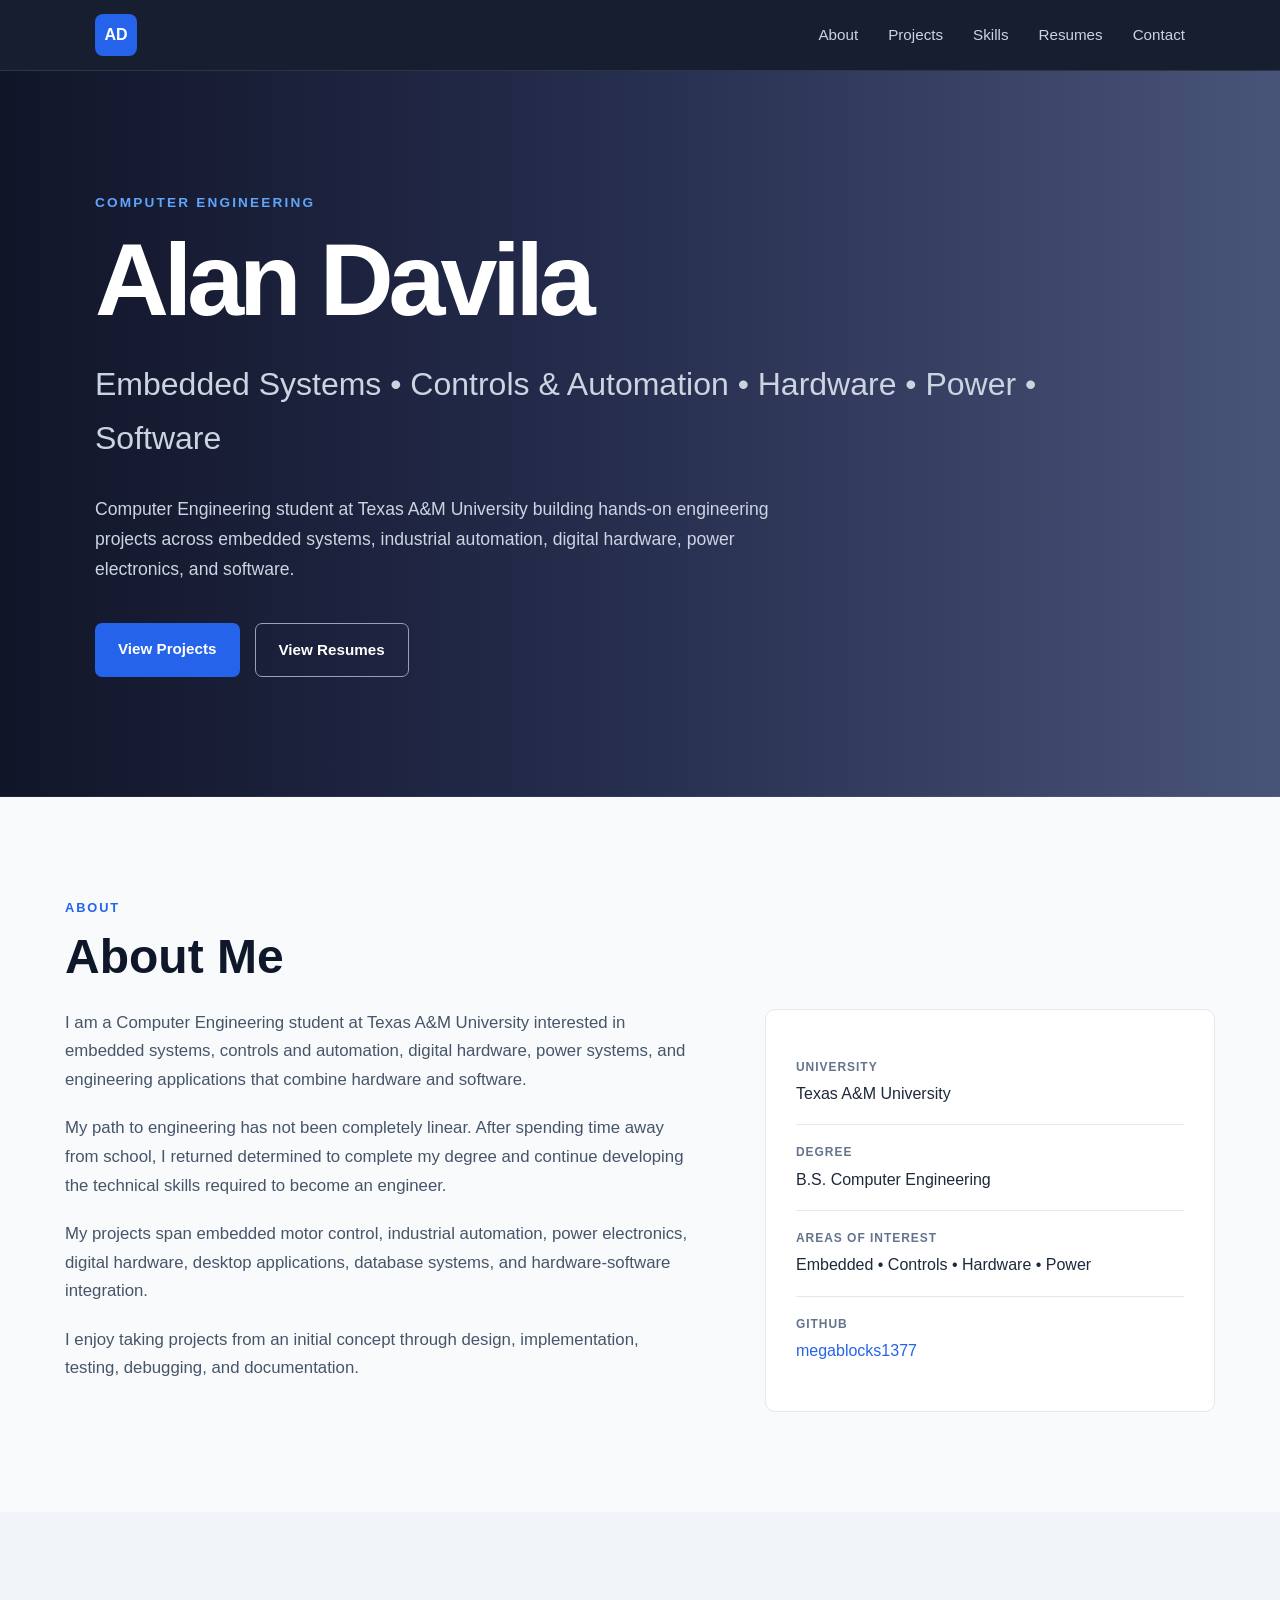
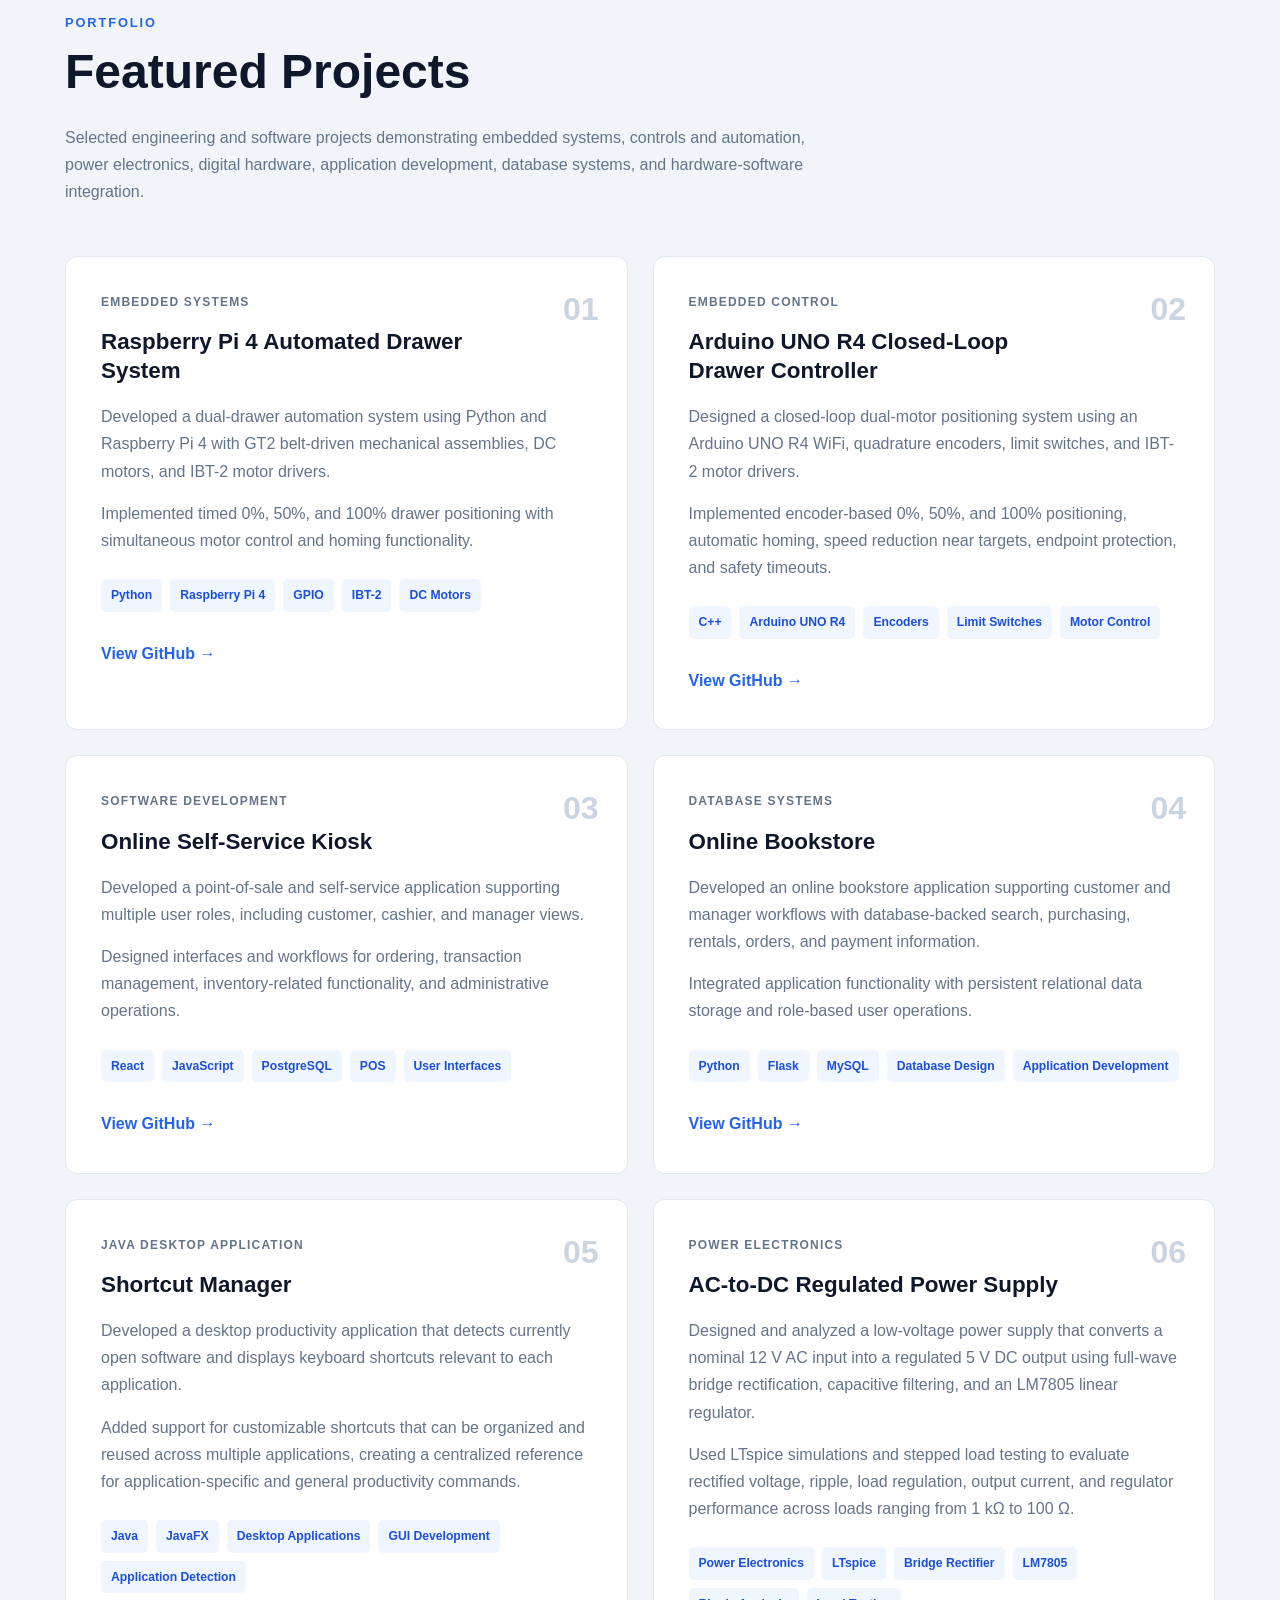
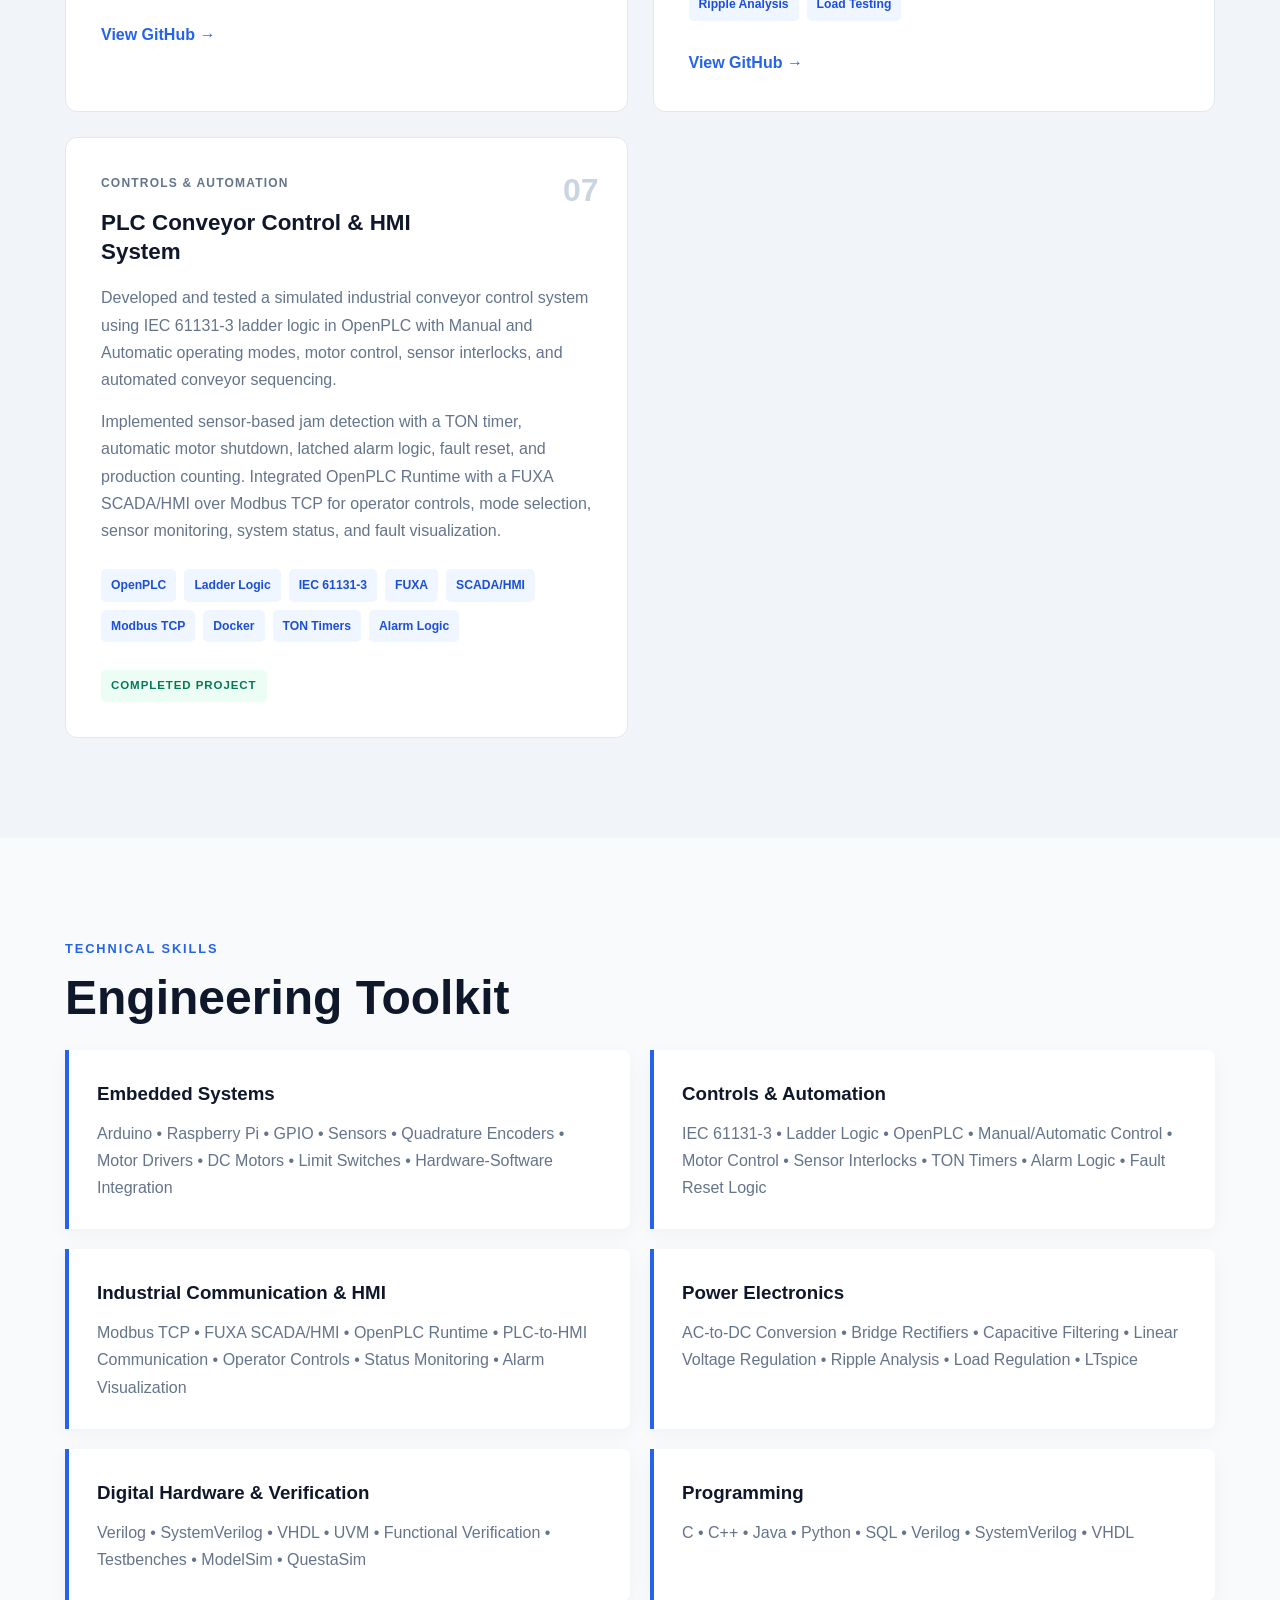
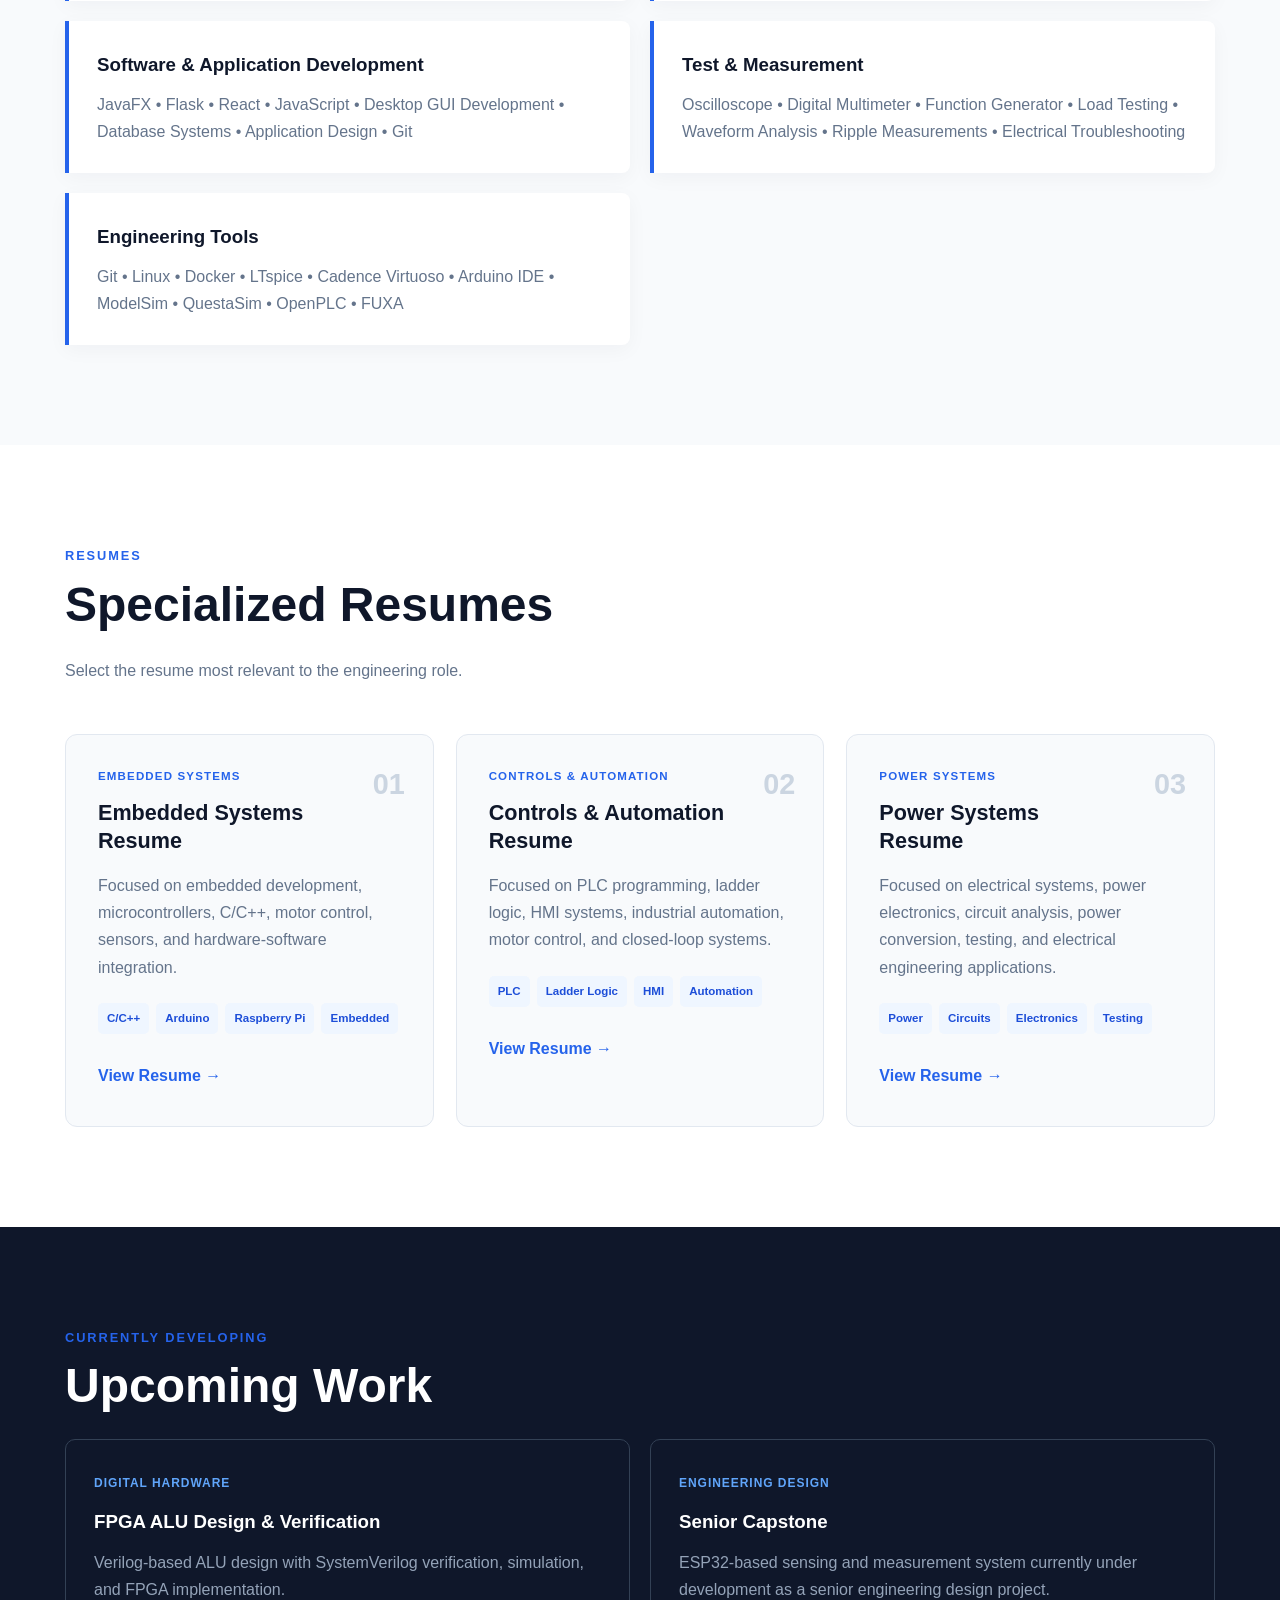
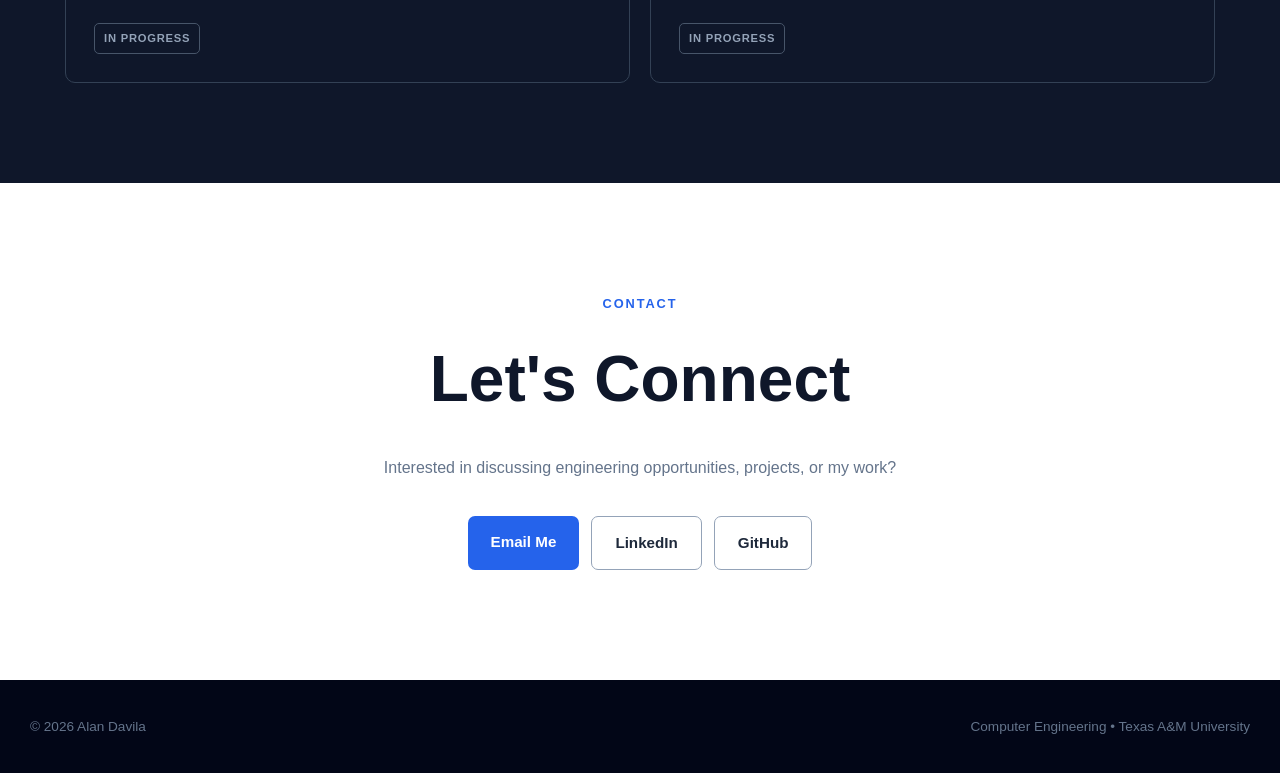
==== commit a4755676: "Updated index.html" ====
--- a/index.html
+++ b/index.html
@@ -16,7 +16,7 @@
         content="Alan Davila's engineering portfolio featuring embedded systems, controls and automation, power electronics, digital hardware, and software projects."
     >
 
-    <link rel="stylesheet" href="style.css?v=7">
+    <link rel="stylesheet" href="style.css?v=8">
 </head>
 
 
@@ -84,14 +84,11 @@
             </h2>
 
             <p class="hero-description">
-
                 Computer Engineering student at Texas A&M University
                 building hands-on engineering projects across embedded
                 systems, industrial automation, digital hardware,
                 power electronics, and software.
-
             </p>
-
 
             <div class="hero-buttons">
 
@@ -135,7 +132,6 @@
 
             <div class="about-grid">
 
-
                 <div class="about-text">
 
                     <p>
@@ -155,7 +151,7 @@
                     </p>
 
                     <p>
-                        My projects now span embedded motor control,
+                        My projects span embedded motor control,
                         industrial automation, power electronics,
                         digital hardware, desktop applications,
                         database systems, and hardware-software
@@ -257,12 +253,10 @@
             </h2>
 
             <p class="section-description">
-
                 Selected engineering and software projects demonstrating
                 embedded systems, controls and automation, power electronics,
                 digital hardware, application development, database systems,
                 and hardware-software integration.
-
             </p>
 
 
@@ -270,7 +264,7 @@
 
 
                 <!-- ========================================
-                     PROJECT 1
+                     PROJECT 01
                 ========================================= -->
 
                 <article class="project-card">
@@ -330,7 +324,7 @@
 
 
                 <!-- ========================================
-                     PROJECT 2
+                     PROJECT 02
                 ========================================= -->
 
                 <article class="project-card">
@@ -391,7 +385,7 @@
 
 
                 <!-- ========================================
-                     PROJECT 3
+                     PROJECT 03
                 ========================================= -->
 
                 <article class="project-card">
@@ -451,7 +445,7 @@
 
 
                 <!-- ========================================
-                     PROJECT 4
+                     PROJECT 04
                 ========================================= -->
 
                 <article class="project-card">
@@ -511,7 +505,7 @@
 
 
                 <!-- ========================================
-                     PROJECT 5
+                     PROJECT 05
                 ========================================= -->
 
                 <article class="project-card">
@@ -573,7 +567,7 @@
 
 
                 <!-- ========================================
-                     PROJECT 6
+                     PROJECT 06
                 ========================================= -->
 
                 <article class="project-card">
@@ -637,7 +631,7 @@
 
 
                 <!-- ========================================
-                     PROJECT 7
+                     PROJECT 07 - PLC
                 ========================================= -->
 
                 <article class="project-card">
@@ -666,7 +660,7 @@
                         </p>
 
                         <p>
-                            Implemented sensor-based jam detection using
+                            Implemented sensor-based jam detection with
                             a TON timer, automatic motor shutdown,
                             latched alarm logic, fault reset, and
                             production counting. Integrated OpenPLC
@@ -681,12 +675,12 @@
                             <span>OpenPLC</span>
                             <span>Ladder Logic</span>
                             <span>IEC 61131-3</span>
-                            <span>FUXA HMI</span>
+                            <span>FUXA</span>
+                            <span>SCADA/HMI</span>
                             <span>Modbus TCP</span>
                             <span>Docker</span>
                             <span>TON Timers</span>
                             <span>Alarm Logic</span>
-                            <span>Automation</span>
 
                         </div>
 
@@ -753,68 +747,9 @@
 
                     <p>
                         IEC 61131-3 • Ladder Logic • OpenPLC •
-                        FUXA SCADA/HMI • Modbus TCP •
                         Manual/Automatic Control • Motor Control •
-                        Interlocks • Alarm Logic • TON Timers
-                    </p>
-
-                </div>
-
-
-                <div class="skill-card">
-
-                    <h3>
-                        Power Electronics
-                    </h3>
-
-                    <p>
-                        AC-to-DC Conversion • Bridge Rectifiers •
-                        Capacitive Filtering • Linear Voltage Regulation •
-                        Ripple Analysis • Load Regulation • LTspice
-                    </p>
-
-                </div>
-
-
-                <div class="skill-card">
-
-                    <h3>
-                        Digital Hardware & Verification
-                    </h3>
-
-                    <p>
-                        Verilog • SystemVerilog • VHDL • UVM •
-                        Functional Verification • Testbenches •
-                        ModelSim • QuestaSim
-                    </p>
-
-                </div>
-
-
-                <div class="skill-card">
-
-                    <h3>
-                        Programming
-                    </h3>
-
-                    <p>
-                        C • C++ • Java • Python • SQL •
-                        Verilog • SystemVerilog • VHDL
-                    </p>
-
-                </div>
-
-
-                <div class="skill-card">
-
-                    <h3>
-                        Software & Application Development
-                    </h3>
-
-                    <p>
-                        JavaFX • Flask • React • JavaScript •
-                        Desktop GUI Development • Database Systems •
-                        Application Design • Git
+                        Sensor Interlocks • TON Timers •
+                        Alarm Logic • Fault Reset Logic
                     </p>
 
                 </div>
@@ -831,6 +766,65 @@
                         OpenPLC Runtime • PLC-to-HMI Communication •
                         Operator Controls • Status Monitoring •
                         Alarm Visualization
+                    </p>
+
+                </div>
+
+
+                <div class="skill-card">
+
+                    <h3>
+                        Power Electronics
+                    </h3>
+
+                    <p>
+                        AC-to-DC Conversion • Bridge Rectifiers •
+                        Capacitive Filtering • Linear Voltage Regulation •
+                        Ripple Analysis • Load Regulation • LTspice
+                    </p>
+
+                </div>
+
+
+                <div class="skill-card">
+
+                    <h3>
+                        Digital Hardware & Verification
+                    </h3>
+
+                    <p>
+                        Verilog • SystemVerilog • VHDL • UVM •
+                        Functional Verification • Testbenches •
+                        ModelSim • QuestaSim
+                    </p>
+
+                </div>
+
+
+                <div class="skill-card">
+
+                    <h3>
+                        Programming
+                    </h3>
+
+                    <p>
+                        C • C++ • Java • Python • SQL •
+                        Verilog • SystemVerilog • VHDL
+                    </p>
+
+                </div>
+
+
+                <div class="skill-card">
+
+                    <h3>
+                        Software & Application Development
+                    </h3>
+
+                    <p>
+                        JavaFX • Flask • React • JavaScript •
+                        Desktop GUI Development • Database Systems •
+                        Application Design • Git
                     </p>
 
                 </div>
@@ -1059,6 +1053,8 @@
             <div class="future-grid">
 
 
+                <!-- FPGA -->
+
                 <div class="future-card">
 
                     <span>
@@ -1081,6 +1077,8 @@
 
                 </div>
 
+
+                <!-- CAPSTONE -->
 
                 <div class="future-card">
 
--- a/style.css
+++ b/style.css
@@ -15,7 +15,6 @@
 
 
 body {
-
     font-family:
         -apple-system,
         BlinkMacSystemFont,
@@ -26,11 +25,8 @@
         sans-serif;
 
     background: #f8fafc;
-
     color: #1e293b;
-
     line-height: 1.7;
-
 }
 
 
@@ -45,91 +41,66 @@
 ======================================== */
 
 .navbar {
-
     position: sticky;
-
     top: 0;
-
     z-index: 1000;
 
     background: rgba(15, 23, 42, 0.97);
 
     border-bottom:
         1px solid rgba(255, 255, 255, 0.1);
-
 }
 
 
 .nav-container {
-
     max-width: 1150px;
-
     margin: auto;
 
     min-height: 70px;
-
     padding: 0 30px;
 
     display: flex;
-
     justify-content: space-between;
-
     align-items: center;
-
 }
 
 
 .logo {
-
     display: flex;
-
     justify-content: center;
-
     align-items: center;
 
     width: 42px;
-
     height: 42px;
 
     border-radius: 8px;
 
     background: #2563eb;
-
     color: white;
 
     font-size: 1rem;
-
     font-weight: 700;
-
 }
 
 
 .nav-links {
-
     display: flex;
-
     gap: 30px;
-
 }
 
 
 .nav-links a {
-
     color: #cbd5e1;
 
     font-size: 0.95rem;
-
     font-weight: 500;
 
     transition: color 0.2s ease;
-
 }
 
 
 .nav-links a:hover {
-
     color: white;
-
 }
 
 
@@ -138,7 +109,6 @@
 ======================================== */
 
 .hero {
-
     position: relative;
 
     background:
@@ -151,56 +121,42 @@
         url("images/drawer-background.jpg");
 
     background-size: cover;
-
     background-position: center;
-
     background-repeat: no-repeat;
 
     color: white;
-
 }
 
 
 .hero-content {
-
     position: relative;
-
     z-index: 1;
 
     max-width: 1150px;
-
     margin: auto;
 
     min-height: 620px;
-
     padding: 120px 30px;
 
     display: flex;
-
     flex-direction: column;
-
     justify-content: center;
-
 }
 
 
 .hero-label {
-
     color: #60a5fa;
 
     font-size: 0.85rem;
-
     font-weight: 700;
 
     letter-spacing: 0.16em;
 
     margin-bottom: 15px;
-
 }
 
 
 .hero h1 {
-
     font-size:
         clamp(3.5rem, 8vw, 6.5rem);
 
@@ -209,12 +165,10 @@
     letter-spacing: -0.05em;
 
     margin-bottom: 25px;
-
 }
 
 
 .hero h2 {
-
     max-width: 950px;
 
     font-size:
@@ -225,12 +179,10 @@
     color: #cbd5e1;
 
     margin-bottom: 30px;
-
 }
 
 
 .hero-description {
-
     max-width: 700px;
 
     color: #cbd5e1;
@@ -238,18 +190,13 @@
     font-size: 1.1rem;
 
     margin-bottom: 38px;
-
 }
 
 
 .hero-buttons {
-
     display: flex;
-
     gap: 15px;
-
     flex-wrap: wrap;
-
 }
 
 
@@ -258,7 +205,6 @@
 ======================================== */
 
 .button {
-
     display: inline-block;
 
     padding: 13px 23px;
@@ -266,55 +212,41 @@
     border-radius: 7px;
 
     font-weight: 600;
-
     font-size: 0.95rem;
 
     transition:
         transform 0.2s ease,
         background 0.2s ease;
-
 }
 
 
 .button:hover {
-
     transform: translateY(-2px);
-
 }
 
 
 .primary-button {
-
     background: #2563eb;
-
     color: white;
-
 }
 
 
 .primary-button:hover {
-
     background: #1d4ed8;
-
 }
 
 
 .secondary-button {
-
     border: 1px solid #94a3b8;
 
     color: inherit;
-
     background: transparent;
-
 }
 
 
 .secondary-button:hover {
-
     background:
         rgba(148, 163, 184, 0.12);
-
 }
 
 
@@ -323,38 +255,29 @@
 ======================================== */
 
 .section {
-
     padding: 100px 30px;
-
 }
 
 
 .section-container {
-
     max-width: 1150px;
-
     margin: auto;
-
 }
 
 
 .section-label {
-
     color: #2563eb;
 
     font-size: 0.8rem;
-
     font-weight: 700;
 
     letter-spacing: 0.15em;
 
     margin-bottom: 10px;
-
 }
 
 
 .section-title {
-
     color: #0f172a;
 
     font-size:
@@ -363,18 +286,15 @@
     line-height: 1.15;
 
     margin-bottom: 25px;
-
 }
 
 
 .section-description {
-
     max-width: 760px;
 
     color: #64748b;
 
     margin-bottom: 50px;
-
 }
 
 
@@ -383,7 +303,6 @@
 ======================================== */
 
 .about-grid {
-
     display: grid;
 
     grid-template-columns:
@@ -392,28 +311,21 @@
     gap: 70px;
 
     align-items: start;
-
 }
 
 
 .about-text {
-
     font-size: 1.05rem;
-
     color: #475569;
-
 }
 
 
 .about-text p {
-
     margin-bottom: 20px;
-
 }
 
 
 .quick-info {
-
     background: white;
 
     padding: 30px;
@@ -422,35 +334,27 @@
 
     border:
         1px solid #e2e8f0;
-
 }
 
 
 .info-item {
-
     padding: 17px 0;
 
     border-bottom:
         1px solid #e2e8f0;
 
     display: flex;
-
     flex-direction: column;
-
 }
 
 
 .info-item:last-child {
-
     border-bottom: none;
-
 }
 
 
 .info-title {
-
     font-size: 0.75rem;
-
     font-weight: 700;
 
     letter-spacing: 0.08em;
@@ -460,14 +364,11 @@
     text-transform: uppercase;
 
     margin-bottom: 3px;
-
 }
 
 
 .info-item a {
-
     color: #2563eb;
-
 }
 
 
@@ -476,26 +377,21 @@
 ======================================== */
 
 .projects-section {
-
     background: #f1f5f9;
-
 }
 
 
 .project-grid {
-
     display: grid;
 
     grid-template-columns:
         repeat(2, 1fr);
 
     gap: 25px;
-
 }
 
 
 .project-card {
-
     position: relative;
 
     background: white;
@@ -511,12 +407,10 @@
         transform 0.25s ease,
         box-shadow 0.25s ease,
         border-color 0.25s ease;
-
 }
 
 
 .project-card:hover {
-
     transform: translateY(-5px);
 
     border-color: #bfdbfe;
@@ -524,44 +418,35 @@
     box-shadow:
         0 18px 35px
         rgba(15, 23, 42, 0.08);
-
 }
 
 
 .project-number {
-
     position: absolute;
 
     top: 25px;
-
     right: 28px;
 
     color: #cbd5e1;
 
     font-size: 2rem;
-
     font-weight: 700;
-
 }
 
 
 .project-category {
-
     color: #2563eb;
 
     font-size: 0.75rem;
-
     font-weight: 700;
 
     letter-spacing: 0.1em;
 
     margin-bottom: 12px;
-
 }
 
 
 .project-card h3 {
-
     color: #0f172a;
 
     font-size: 1.4rem;
@@ -571,34 +456,27 @@
     line-height: 1.3;
 
     margin-bottom: 18px;
-
 }
 
 
 .project-card p {
-
     color: #64748b;
 
     margin-bottom: 15px;
-
 }
 
 
 .technology-list {
-
     display: flex;
-
     flex-wrap: wrap;
 
     gap: 8px;
 
     margin-top: 25px;
-
 }
 
 
 .technology-list span {
-
     background: #eff6ff;
 
     color: #1d4ed8;
@@ -608,32 +486,49 @@
     border-radius: 5px;
 
     font-size: 0.76rem;
-
     font-weight: 600;
-
 }
 
 
 .project-links {
-
     margin-top: 28px;
-
 }
 
 
 .project-links a {
-
     color: #2563eb;
 
     font-weight: 600;
-
 }
 
 
 .project-links a:hover {
-
     text-decoration: underline;
-
+}
+
+
+/* ========================================
+   COMPLETED PROJECT LABEL
+======================================== */
+
+.project-complete {
+    display: inline-block;
+
+    margin-top: 28px;
+
+    padding: 6px 10px;
+
+    border-radius: 5px;
+
+    background: #ecfdf5;
+
+    color: #047857;
+
+    font-size: 0.72rem;
+
+    font-weight: 700;
+
+    letter-spacing: 0.08em;
 }
 
 
@@ -642,19 +537,16 @@
 ======================================== */
 
 .skills-grid {
-
     display: grid;
 
     grid-template-columns:
         repeat(2, 1fr);
 
     gap: 20px;
-
 }
 
 
 .skill-card {
-
     padding: 28px;
 
     border-left:
@@ -668,23 +560,18 @@
     box-shadow:
         0 5px 20px
         rgba(15, 23, 42, 0.04);
-
 }
 
 
 .skill-card h3 {
-
     color: #0f172a;
 
     margin-bottom: 10px;
-
 }
 
 
 .skill-card p {
-
     color: #64748b;
-
 }
 
 
@@ -693,26 +580,21 @@
 ======================================== */
 
 .resume-section {
-
     background: white;
-
 }
 
 
 .resume-grid {
-
     display: grid;
 
     grid-template-columns:
         repeat(3, 1fr);
 
     gap: 22px;
-
 }
 
 
 .resume-card {
-
     position: relative;
 
     padding: 32px;
@@ -728,12 +610,10 @@
         transform 0.25s ease,
         box-shadow 0.25s ease,
         border-color 0.25s ease;
-
 }
 
 
 .resume-card:hover {
-
     transform: translateY(-5px);
 
     border-color: #bfdbfe;
@@ -741,44 +621,35 @@
     box-shadow:
         0 18px 35px
         rgba(15, 23, 42, 0.08);
-
 }
 
 
 .resume-number {
-
     position: absolute;
 
     top: 25px;
-
     right: 28px;
 
     color: #cbd5e1;
 
     font-size: 1.8rem;
-
     font-weight: 700;
-
 }
 
 
 .resume-category {
-
     color: #2563eb;
 
     font-size: 0.72rem;
-
     font-weight: 700;
 
     letter-spacing: 0.1em;
 
     margin-bottom: 12px;
-
 }
 
 
 .resume-card h3 {
-
     max-width: 80%;
 
     color: #0f172a;
@@ -788,34 +659,27 @@
     line-height: 1.3;
 
     margin-bottom: 17px;
-
 }
 
 
 .resume-card > p:not(.resume-category) {
-
     color: #64748b;
 
     margin-bottom: 22px;
-
 }
 
 
 .resume-tags {
-
     display: flex;
-
     flex-wrap: wrap;
 
     gap: 7px;
 
     margin-bottom: 28px;
-
 }
 
 
 .resume-tags span {
-
     background: #eff6ff;
 
     color: #1d4ed8;
@@ -825,14 +689,11 @@
     border-radius: 5px;
 
     font-size: 0.72rem;
-
     font-weight: 600;
-
 }
 
 
 .resume-button {
-
     display: inline-block;
 
     color: #2563eb;
@@ -846,14 +707,11 @@
 
     transition:
         border-color 0.2s ease;
-
 }
 
 
 .resume-button:hover {
-
     border-color: #2563eb;
-
 }
 
 
@@ -862,33 +720,26 @@
 ======================================== */
 
 .future-section {
-
     background: #0f172a;
-
 }
 
 
 .future-section .section-title {
-
     color: white;
-
 }
 
 
 .future-grid {
-
     display: grid;
 
     grid-template-columns:
-        repeat(3, 1fr);
+        repeat(2, 1fr);
 
     gap: 20px;
-
 }
 
 
 .future-card {
-
     border:
         1px solid #334155;
 
@@ -897,43 +748,34 @@
     padding: 28px;
 
     color: white;
-
 }
 
 
 .future-card > span {
-
     color: #60a5fa;
 
     font-size: 0.75rem;
-
     font-weight: 700;
 
     text-transform: uppercase;
 
     letter-spacing: 0.08em;
-
 }
 
 
 .future-card h3 {
-
     margin: 15px 0;
 
     line-height: 1.3;
-
 }
 
 
 .future-card p {
-
     color: #94a3b8;
-
 }
 
 
 .status {
-
     display: inline-block;
 
     margin-top: 20px;
@@ -948,11 +790,9 @@
     color: #94a3b8;
 
     font-size: 0.7rem;
-
     font-weight: 700;
 
     letter-spacing: 0.07em;
-
 }
 
 
@@ -961,49 +801,40 @@
 ======================================== */
 
 .contact-section {
-
     background: white;
 
     padding: 110px 30px;
-
 }
 
 
 .contact-container {
-
     max-width: 800px;
 
     margin: auto;
 
     text-align: center;
-
 }
 
 
 .contact-container h2 {
-
     color: #0f172a;
 
     font-size:
         clamp(2.5rem, 6vw, 4rem);
 
     margin-bottom: 20px;
-
 }
 
 
 .contact-container
 > p:not(.section-label) {
-
     color: #64748b;
 
     margin-bottom: 35px;
-
 }
 
 
 .contact-buttons {
-
     display: flex;
 
     justify-content: center;
@@ -1011,15 +842,11 @@
     gap: 12px;
 
     flex-wrap: wrap;
-
-}
-
-
-.contact-section
-.secondary-button {
-
+}
+
+
+.contact-section .secondary-button {
     color: #1e293b;
-
 }
 
 
@@ -1028,7 +855,6 @@
 ======================================== */
 
 footer {
-
     background: #020617;
 
     color: #64748b;
@@ -1042,7 +868,6 @@
     gap: 15px;
 
     font-size: 0.85rem;
-
 }
 
 
@@ -1053,32 +878,24 @@
 @media (max-width: 900px) {
 
     .about-grid {
-
         grid-template-columns: 1fr;
 
         gap: 35px;
-
     }
 
 
     .project-grid {
-
         grid-template-columns: 1fr;
-
     }
 
 
     .resume-grid {
-
         grid-template-columns: 1fr;
-
     }
 
 
     .future-grid {
-
         grid-template-columns: 1fr;
-
     }
 
 }
@@ -1091,86 +908,64 @@
 @media (max-width: 700px) {
 
     .nav-container {
-
         padding: 0 20px;
-
     }
 
 
     .nav-links {
-
         gap: 13px;
-
     }
 
 
     .nav-links a {
-
         font-size: 0.78rem;
-
     }
 
 
     .hero {
-
         background-position: center;
-
     }
 
 
     .hero-content {
-
         padding:
             90px 20px;
 
         min-height: 540px;
-
     }
 
 
     .section {
-
         padding:
             75px 20px;
-
     }
 
 
     .skills-grid {
-
         grid-template-columns: 1fr;
-
     }
 
 
     .project-card {
-
         padding: 28px;
-
     }
 
 
     .resume-card {
-
         padding: 28px;
-
     }
 
 
     .project-number,
     .resume-number {
-
         font-size: 1.5rem;
-
     }
 
 
     footer {
-
         flex-direction: column;
 
         text-align: center;
-
     }
 
 }
@@ -1183,50 +978,37 @@
 @media (max-width: 520px) {
 
     .nav-links {
-
         gap: 10px;
-
     }
 
 
     .nav-links a {
-
         font-size: 0.72rem;
-
     }
 
 
     .logo {
-
         width: 38px;
-
         height: 38px;
-
     }
 
 
     .hero h1 {
-
         font-size: 3.4rem;
-
     }
 
 
     .hero-buttons {
-
         flex-direction: column;
 
         align-items: flex-start;
-
     }
 
 
     .button {
-
         width: 100%;
 
         text-align: center;
-
     }
 
 }
@@ -1239,16 +1021,12 @@
 @media (max-width: 420px) {
 
     .nav-links a:nth-child(1) {
-
         display: none;
-
     }
 
 
     .nav-links {
-
         gap: 12px;
-
-    }
-
-}
+    }
+
+}
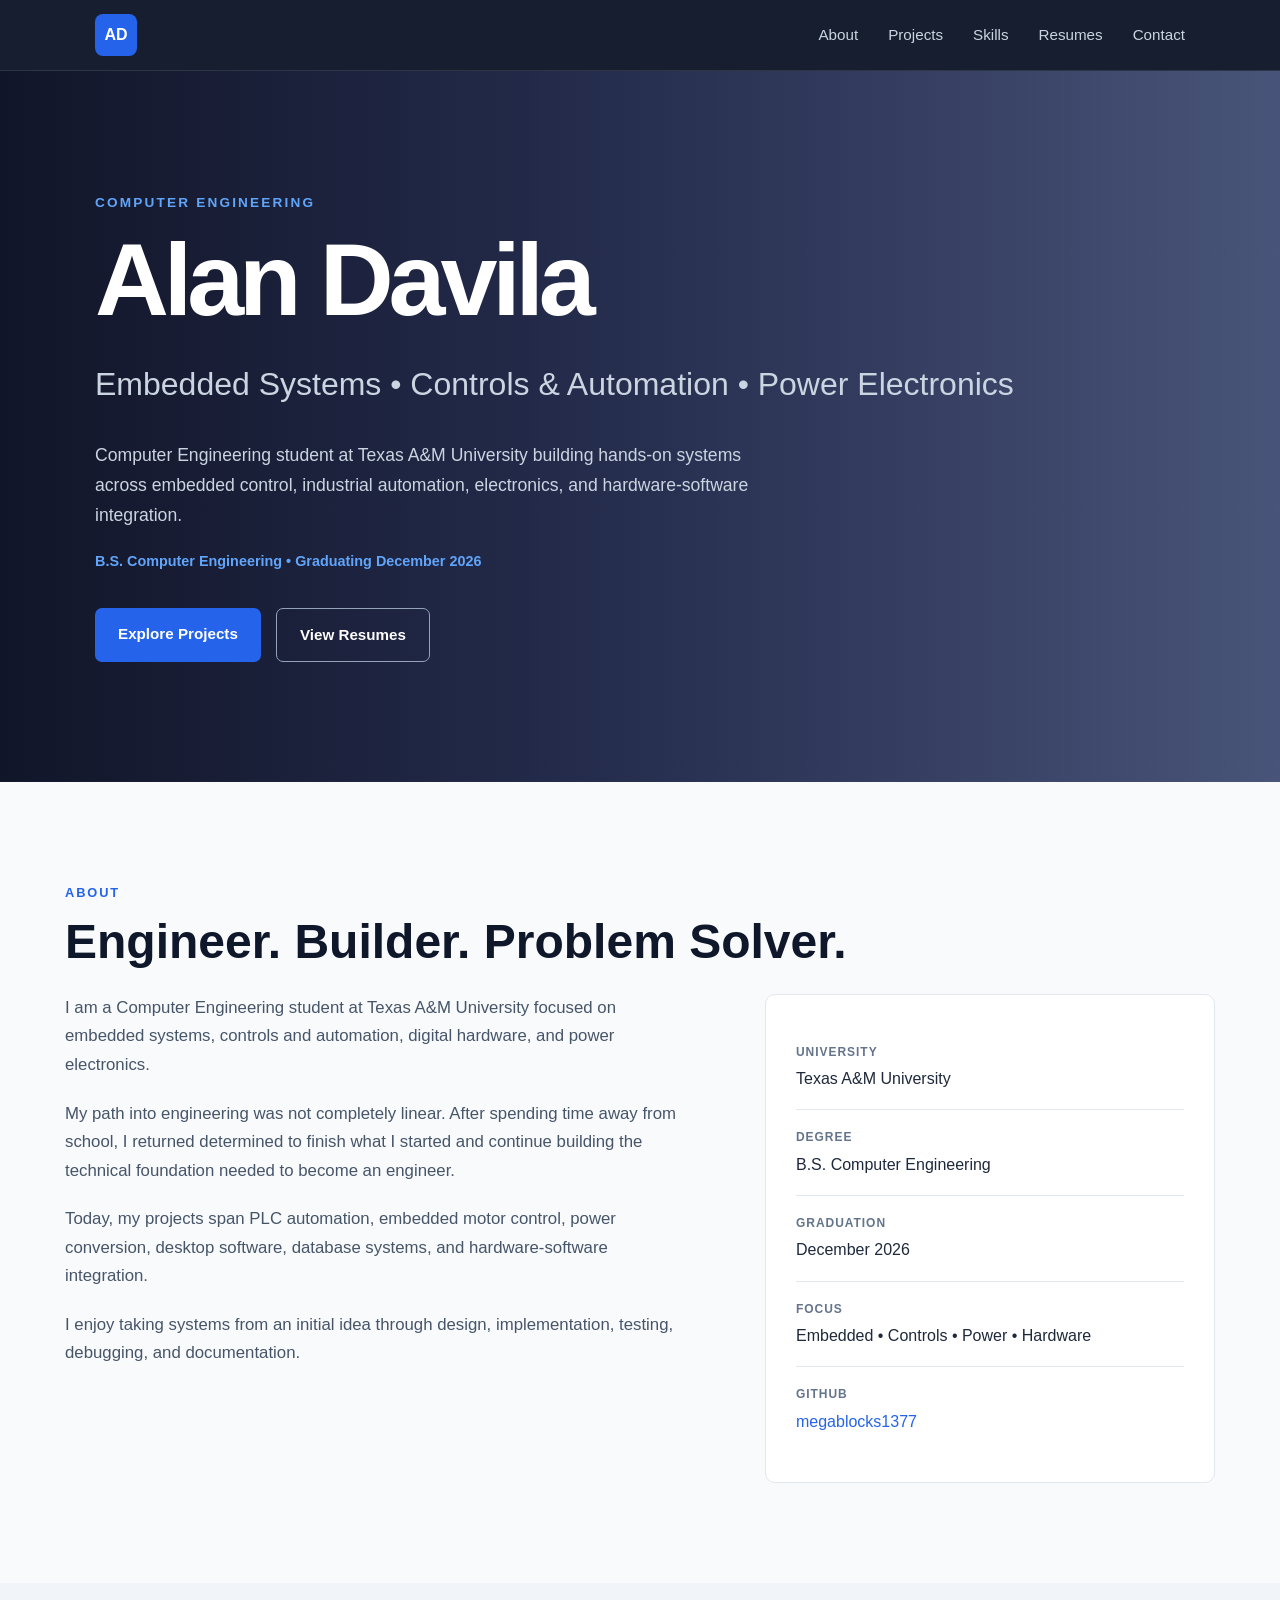
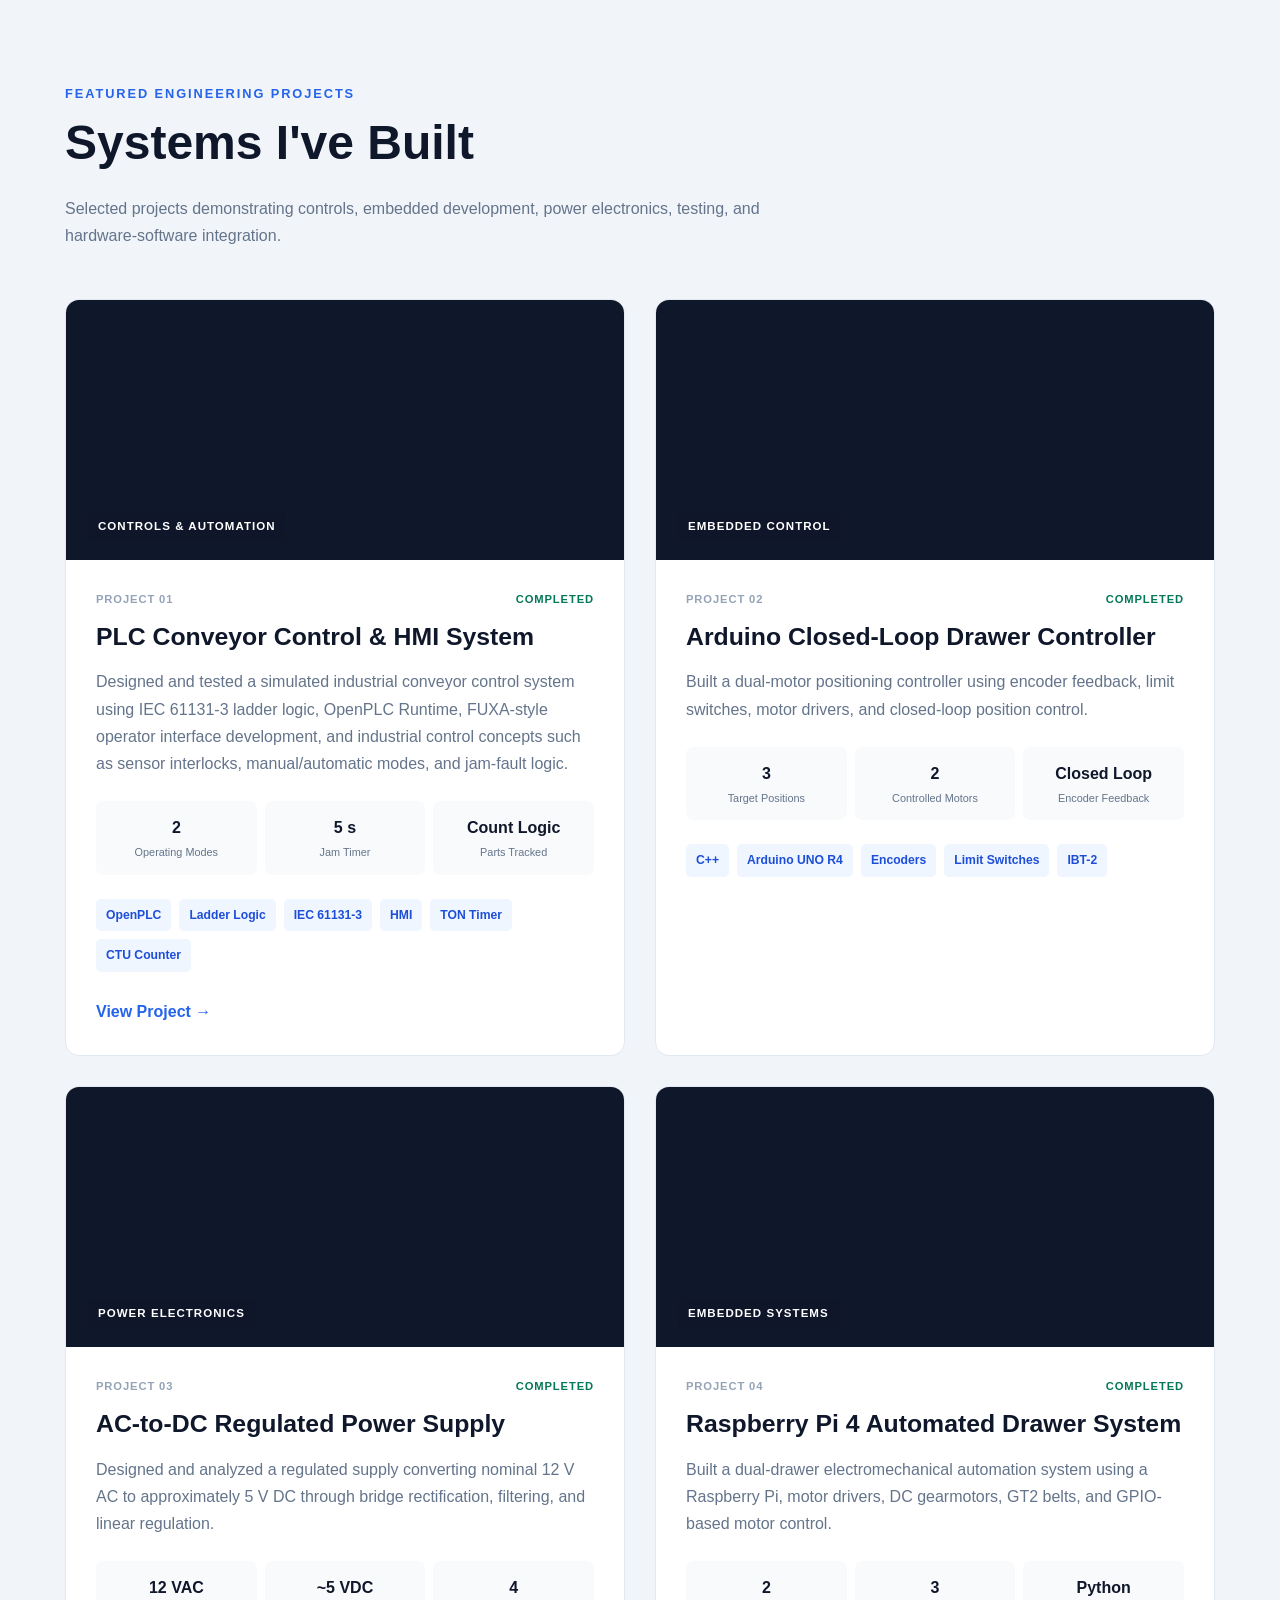
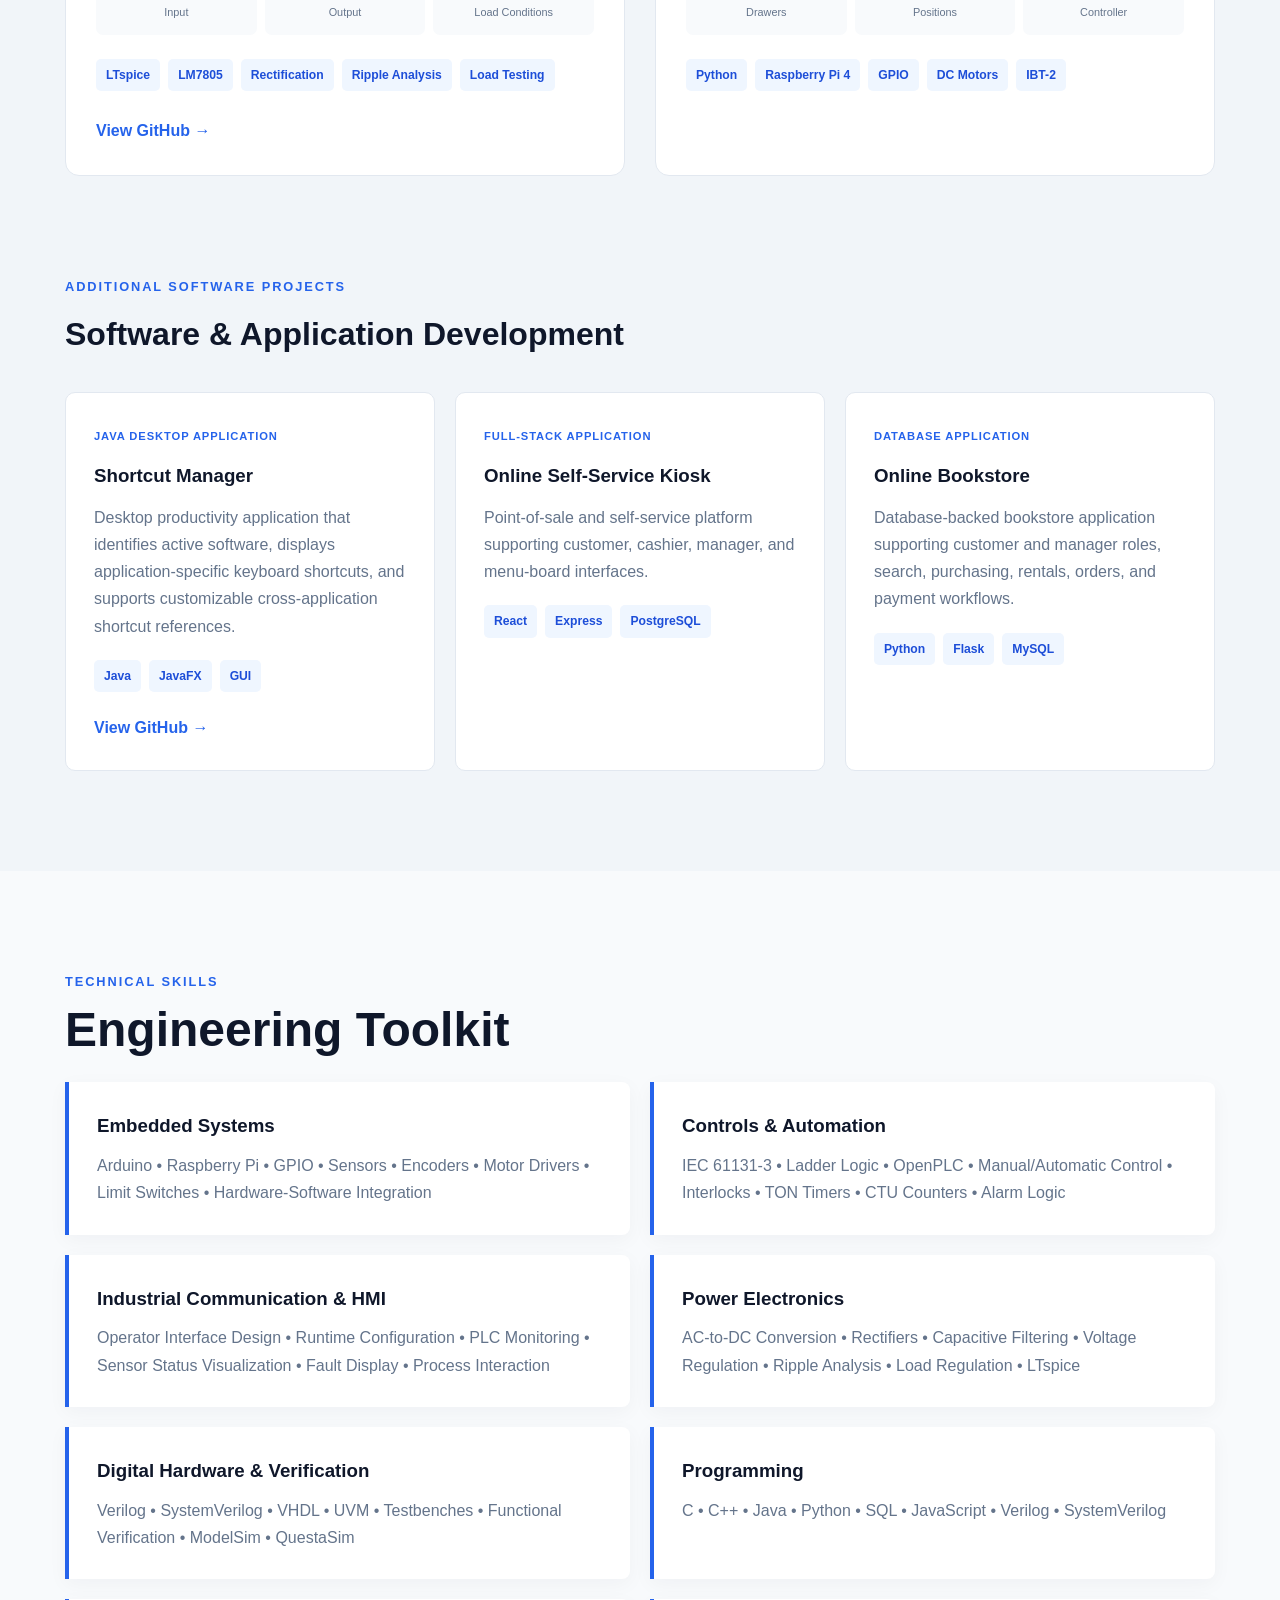
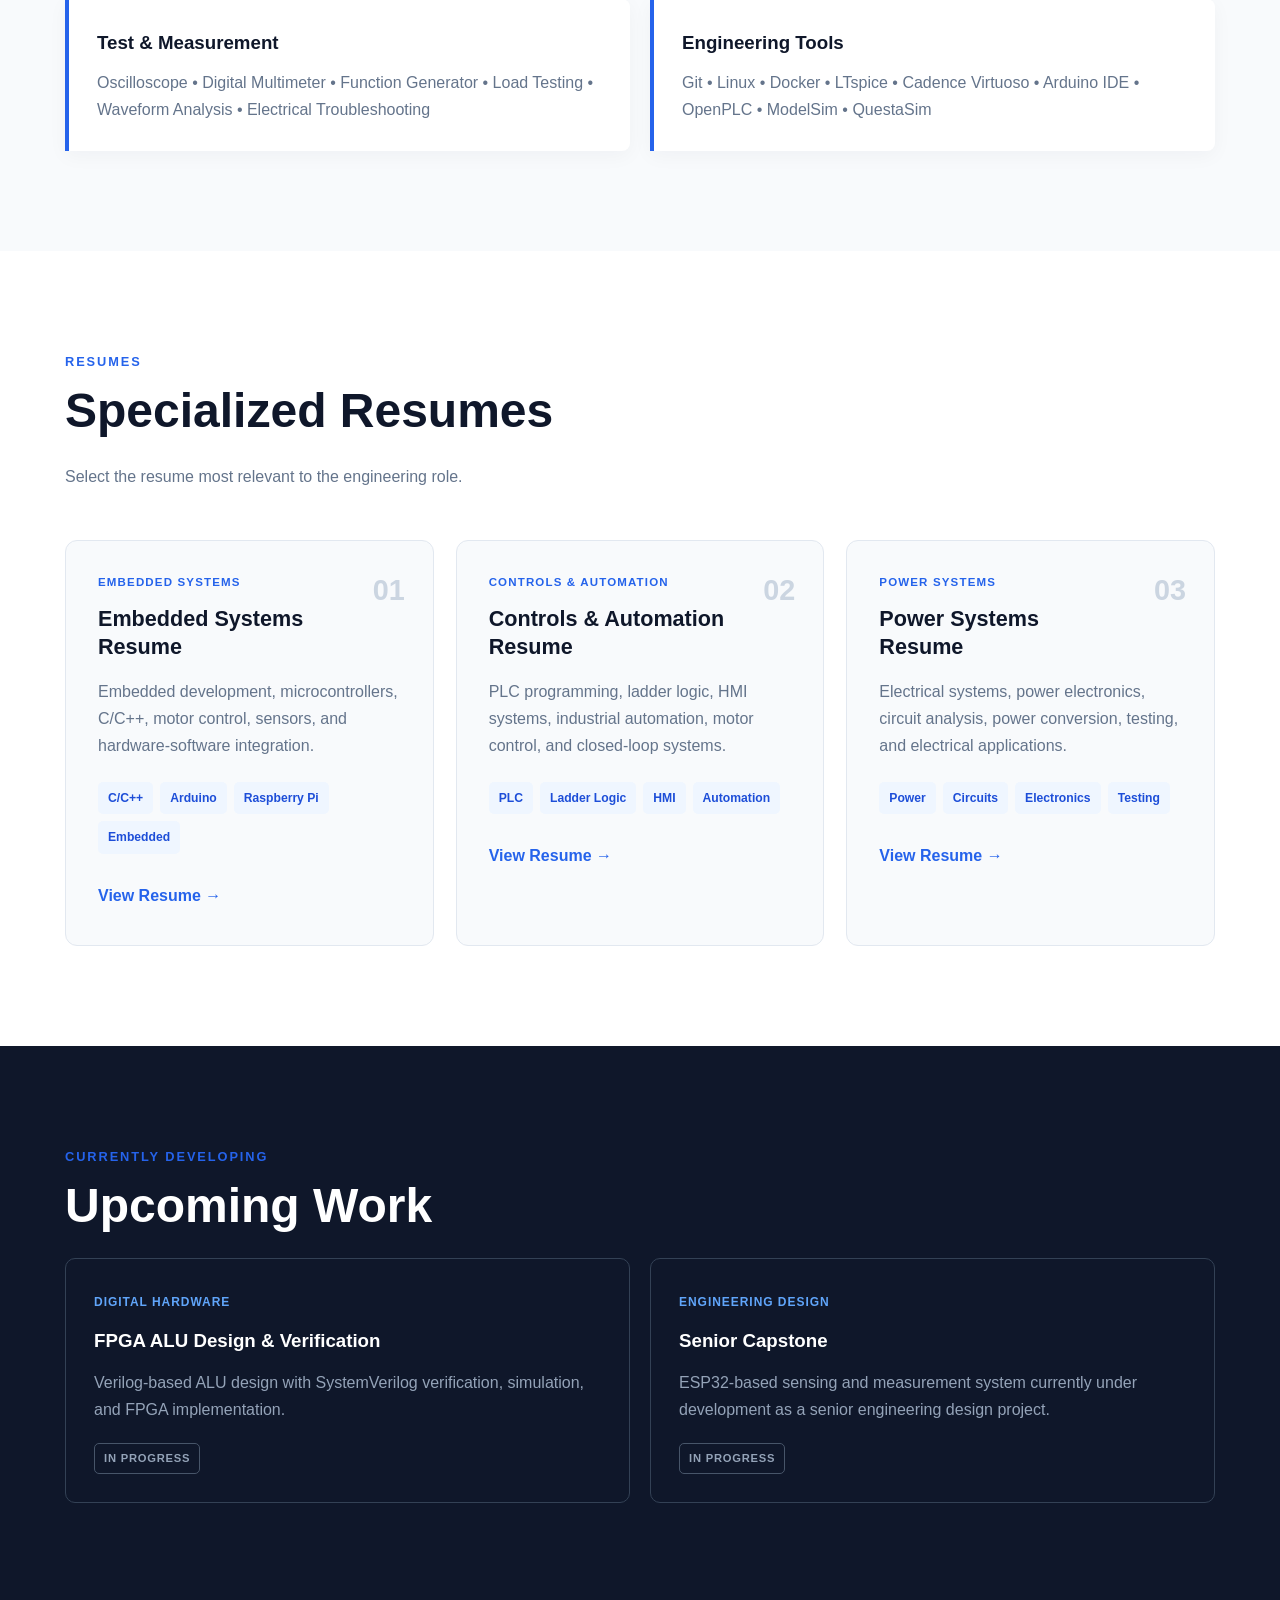
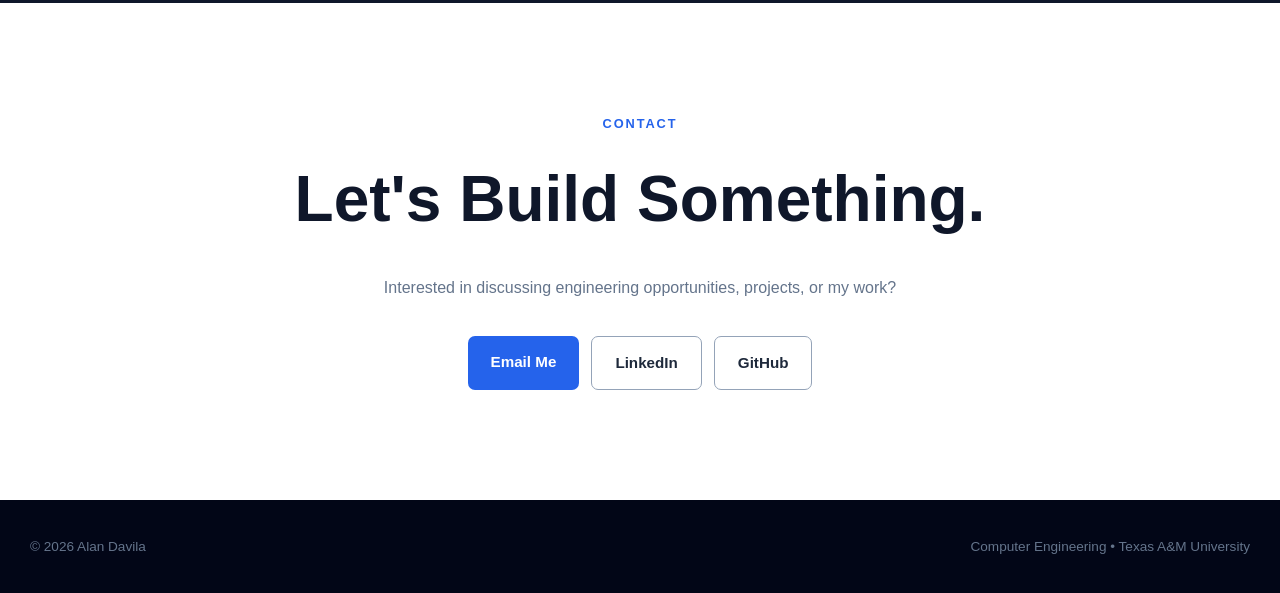
==== commit fa37aa73: "Update index.html" ====
--- a/index.html
+++ b/index.html
@@ -16,15 +16,15 @@
         content="Alan Davila's engineering portfolio featuring embedded systems, controls and automation, power electronics, digital hardware, and software projects."
     >
 
-    <link rel="stylesheet" href="style.css?v=8">
+    <link rel="stylesheet" href="style.css?v=11">
 </head>
 
 
 <body>
 
-    <!-- ========================================
+    <!-- =========================
          NAVIGATION
-    ========================================= -->
+    ========================== -->
 
     <nav class="navbar">
 
@@ -35,27 +35,11 @@
             </a>
 
             <div class="nav-links">
-
-                <a href="#about">
-                    About
-                </a>
-
-                <a href="#projects">
-                    Projects
-                </a>
-
-                <a href="#skills">
-                    Skills
-                </a>
-
-                <a href="#resumes">
-                    Resumes
-                </a>
-
-                <a href="#contact">
-                    Contact
-                </a>
-
+                <a href="#about">About</a>
+                <a href="#projects">Projects</a>
+                <a href="#skills">Skills</a>
+                <a href="#resumes">Resumes</a>
+                <a href="#contact">Contact</a>
             </div>
 
         </div>
@@ -63,9 +47,9 @@
     </nav>
 
 
-    <!-- ========================================
+    <!-- =========================
          HERO
-    ========================================= -->
+    ========================== -->
 
     <header class="hero" id="home">
 
@@ -80,14 +64,18 @@
             </h1>
 
             <h2>
-                Embedded Systems • Controls & Automation • Hardware • Power • Software
+                Embedded Systems • Controls & Automation • Power Electronics
             </h2>
 
             <p class="hero-description">
                 Computer Engineering student at Texas A&M University
-                building hands-on engineering projects across embedded
-                systems, industrial automation, digital hardware,
-                power electronics, and software.
+                building hands-on systems across embedded control,
+                industrial automation, electronics, and hardware-software
+                integration.
+            </p>
+
+            <p class="hero-status">
+                B.S. Computer Engineering • Graduating December 2026
             </p>
 
             <div class="hero-buttons">
@@ -96,7 +84,7 @@
                     href="#projects"
                     class="button primary-button"
                 >
-                    View Projects
+                    Explore Projects
                 </a>
 
                 <a
@@ -113,9 +101,9 @@
     </header>
 
 
-    <!-- ========================================
+    <!-- =========================
          ABOUT
-    ========================================= -->
+    ========================== -->
 
     <section class="section" id="about">
 
@@ -126,42 +114,38 @@
             </p>
 
             <h2 class="section-title">
-                About Me
+                Engineer. Builder. Problem Solver.
             </h2>
 
-
             <div class="about-grid">
 
                 <div class="about-text">
 
                     <p>
-                        I am a Computer Engineering student at
-                        Texas A&M University interested in embedded
-                        systems, controls and automation, digital
-                        hardware, power systems, and engineering
-                        applications that combine hardware and software.
-                    </p>
-
-                    <p>
-                        My path to engineering has not been completely
-                        linear. After spending time away from school,
-                        I returned determined to complete my degree and
-                        continue developing the technical skills required
-                        to become an engineer.
-                    </p>
-
-                    <p>
-                        My projects span embedded motor control,
-                        industrial automation, power electronics,
-                        digital hardware, desktop applications,
-                        database systems, and hardware-software
-                        integration.
-                    </p>
-
-                    <p>
-                        I enjoy taking projects from an initial concept
-                        through design, implementation, testing,
-                        debugging, and documentation.
+                        I am a Computer Engineering student at Texas A&M
+                        University focused on embedded systems, controls
+                        and automation, digital hardware, and power
+                        electronics.
+                    </p>
+
+                    <p>
+                        My path into engineering was not completely linear.
+                        After spending time away from school, I returned
+                        determined to finish what I started and continue
+                        building the technical foundation needed to become
+                        an engineer.
+                    </p>
+
+                    <p>
+                        Today, my projects span PLC automation, embedded
+                        motor control, power conversion, desktop software,
+                        database systems, and hardware-software integration.
+                    </p>
+
+                    <p>
+                        I enjoy taking systems from an initial idea through
+                        design, implementation, testing, debugging, and
+                        documentation.
                     </p>
 
                 </div>
@@ -170,50 +154,27 @@
                 <div class="quick-info">
 
                     <div class="info-item">
-
-                        <span class="info-title">
-                            University
-                        </span>
-
-                        <span>
-                            Texas A&M University
-                        </span>
-
-                    </div>
-
+                        <span class="info-title">University</span>
+                        <span>Texas A&M University</span>
+                    </div>
 
                     <div class="info-item">
-
-                        <span class="info-title">
-                            Degree
-                        </span>
-
-                        <span>
-                            B.S. Computer Engineering
-                        </span>
-
-                    </div>
-
+                        <span class="info-title">Degree</span>
+                        <span>B.S. Computer Engineering</span>
+                    </div>
 
                     <div class="info-item">
-
-                        <span class="info-title">
-                            Areas of Interest
-                        </span>
-
-                        <span>
-                            Embedded • Controls • Hardware • Power
-                        </span>
-
-                    </div>
-
+                        <span class="info-title">Graduation</span>
+                        <span>December 2026</span>
+                    </div>
 
                     <div class="info-item">
-
-                        <span class="info-title">
-                            GitHub
-                        </span>
-
+                        <span class="info-title">Focus</span>
+                        <span>Embedded • Controls • Power • Hardware</span>
+                    </div>
+
+                    <div class="info-item">
+                        <span class="info-title">GitHub</span>
                         <a
                             href="https://github.com/megablocks1377"
                             target="_blank"
@@ -221,7 +182,6 @@
                         >
                             megablocks1377
                         </a>
-
                     </div>
 
                 </div>
@@ -233,9 +193,9 @@
     </section>
 
 
-    <!-- ========================================
-         PROJECTS
-    ========================================= -->
+    <!-- =========================
+         FEATURED PROJECTS
+    ========================== -->
 
     <section
         class="section projects-section"
@@ -245,138 +205,149 @@
         <div class="section-container">
 
             <p class="section-label">
-                PORTFOLIO
+                FEATURED ENGINEERING PROJECTS
             </p>
 
             <h2 class="section-title">
-                Featured Projects
+                Systems I've Built
             </h2>
 
             <p class="section-description">
-                Selected engineering and software projects demonstrating
-                embedded systems, controls and automation, power electronics,
-                digital hardware, application development, database systems,
-                and hardware-software integration.
-            </p>
-
-
-            <div class="project-grid">
-
-
-                <!-- ========================================
-                     PROJECT 01
-                ========================================= -->
-
-                <article class="project-card">
-
-                    <div class="project-number">
-                        01
-                    </div>
-
-                    <div class="project-content">
-
-                        <p class="project-category">
-                            EMBEDDED SYSTEMS
+                Selected projects demonstrating controls, embedded
+                development, power electronics, testing, and
+                hardware-software integration.
+            </p>
+
+
+            <div class="featured-project-grid">
+
+
+                <!-- PLC PROJECT -->
+
+                <article class="visual-project-card">
+
+                    <div class="project-image plc-image">
+                        <div class="project-image-label">
+                            CONTROLS & AUTOMATION
+                        </div>
+                    </div>
+
+                    <div class="visual-project-content">
+
+                        <div class="project-topline">
+                            <span>PROJECT 01</span>
+                            <span class="complete-dot">COMPLETED</span>
+                        </div>
+
+                        <h3>
+                            PLC Conveyor Control & HMI System
+                        </h3>
+
+                        <p>
+                            Designed and tested a simulated industrial
+                            conveyor control system using IEC 61131-3
+                            ladder logic, OpenPLC Runtime, FUXA-style
+                            operator interface development, and
+                            industrial control concepts such as sensor
+                            interlocks, manual/automatic modes, and
+                            jam-fault logic.
                         </p>
 
+                        <div class="result-strip">
+
+                            <div>
+                                <strong>2</strong>
+                                <span>Operating Modes</span>
+                            </div>
+
+                            <div>
+                                <strong>5 s</strong>
+                                <span>Jam Timer</span>
+                            </div>
+
+                            <div>
+                                <strong>Count Logic</strong>
+                                <span>Parts Tracked</span>
+                            </div>
+
+                        </div>
+
+                        <div class="technology-list">
+                            <span>OpenPLC</span>
+                            <span>Ladder Logic</span>
+                            <span>IEC 61131-3</span>
+                            <span>HMI</span>
+                            <span>TON Timer</span>
+                            <span>CTU Counter</span>
+                        </div>
+
+                        <div class="project-action-row">
+                            <a
+                                href="projects/plc-conveyor.html"
+                                class="project-main-link"
+                            >
+                                View Project →
+                            </a>
+                        </div>
+
+                    </div>
+
+                </article>
+
+
+                <!-- ARDUINO DRAWER -->
+
+                <article class="visual-project-card">
+
+                    <div class="project-image arduino-image">
+                        <div class="project-image-label">
+                            EMBEDDED CONTROL
+                        </div>
+                    </div>
+
+                    <div class="visual-project-content">
+
+                        <div class="project-topline">
+                            <span>PROJECT 02</span>
+                            <span class="complete-dot">COMPLETED</span>
+                        </div>
+
                         <h3>
-                            Raspberry Pi 4 Automated Drawer System
+                            Arduino Closed-Loop Drawer Controller
                         </h3>
 
                         <p>
-                            Developed a dual-drawer automation system
-                            using Python and Raspberry Pi 4 with
-                            GT2 belt-driven mechanical assemblies,
-                            DC motors, and IBT-2 motor drivers.
+                            Built a dual-motor positioning controller
+                            using encoder feedback, limit switches,
+                            motor drivers, and closed-loop position
+                            control.
                         </p>
 
-                        <p>
-                            Implemented timed 0%, 50%, and 100%
-                            drawer positioning with simultaneous
-                            motor control and homing functionality.
-                        </p>
+                        <div class="result-strip">
+
+                            <div>
+                                <strong>3</strong>
+                                <span>Target Positions</span>
+                            </div>
+
+                            <div>
+                                <strong>2</strong>
+                                <span>Controlled Motors</span>
+                            </div>
+
+                            <div>
+                                <strong>Closed Loop</strong>
+                                <span>Encoder Feedback</span>
+                            </div>
+
+                        </div>
 
                         <div class="technology-list">
-
-                            <span>Python</span>
-                            <span>Raspberry Pi 4</span>
-                            <span>GPIO</span>
-                            <span>IBT-2</span>
-                            <span>DC Motors</span>
-
-                        </div>
-
-                        <div class="project-links">
-
-                            <a
-                                href="#"
-                                target="_blank"
-                                rel="noopener noreferrer"
-                            >
-                                View GitHub →
-                            </a>
-
-                        </div>
-
-                    </div>
-
-                </article>
-
-
-                <!-- ========================================
-                     PROJECT 02
-                ========================================= -->
-
-                <article class="project-card">
-
-                    <div class="project-number">
-                        02
-                    </div>
-
-                    <div class="project-content">
-
-                        <p class="project-category">
-                            EMBEDDED CONTROL
-                        </p>
-
-                        <h3>
-                            Arduino UNO R4 Closed-Loop Drawer Controller
-                        </h3>
-
-                        <p>
-                            Designed a closed-loop dual-motor positioning
-                            system using an Arduino UNO R4 WiFi,
-                            quadrature encoders, limit switches,
-                            and IBT-2 motor drivers.
-                        </p>
-
-                        <p>
-                            Implemented encoder-based 0%, 50%, and
-                            100% positioning, automatic homing,
-                            speed reduction near targets, endpoint
-                            protection, and safety timeouts.
-                        </p>
-
-                        <div class="technology-list">
-
                             <span>C++</span>
                             <span>Arduino UNO R4</span>
                             <span>Encoders</span>
                             <span>Limit Switches</span>
-                            <span>Motor Control</span>
-
-                        </div>
-
-                        <div class="project-links">
-
-                            <a
-                                href="#"
-                                target="_blank"
-                                rel="noopener noreferrer"
-                            >
-                                View GitHub →
-                            </a>
-
+                            <span>IBT-2</span>
                         </div>
 
                     </div>
@@ -384,245 +355,70 @@
                 </article>
 
 
-                <!-- ========================================
-                     PROJECT 03
-                ========================================= -->
-
-                <article class="project-card">
-
-                    <div class="project-number">
-                        03
-                    </div>
-
-                    <div class="project-content">
-
-                        <p class="project-category">
-                            SOFTWARE DEVELOPMENT
-                        </p>
-
-                        <h3>
-                            Online Self-Service Kiosk
-                        </h3>
-
-                        <p>
-                            Developed a point-of-sale and self-service
-                            application supporting multiple user roles,
-                            including customer, cashier, and manager views.
-                        </p>
-
-                        <p>
-                            Designed interfaces and workflows for
-                            ordering, transaction management,
-                            inventory-related functionality, and
-                            administrative operations.
-                        </p>
-
-                        <div class="technology-list">
-
-                            <span>React</span>
-                            <span>JavaScript</span>
-                            <span>PostgreSQL</span>
-                            <span>POS</span>
-                            <span>User Interfaces</span>
-
-                        </div>
-
-                        <div class="project-links">
-
-                            <a
-                                href="#"
-                                target="_blank"
-                                rel="noopener noreferrer"
-                            >
-                                View GitHub →
-                            </a>
-
-                        </div>
-
-                    </div>
-
-                </article>
-
-
-                <!-- ========================================
-                     PROJECT 04
-                ========================================= -->
-
-                <article class="project-card">
-
-                    <div class="project-number">
-                        04
-                    </div>
-
-                    <div class="project-content">
-
-                        <p class="project-category">
-                            DATABASE SYSTEMS
-                        </p>
-
-                        <h3>
-                            Online Bookstore
-                        </h3>
-
-                        <p>
-                            Developed an online bookstore application
-                            supporting customer and manager workflows
-                            with database-backed search, purchasing,
-                            rentals, orders, and payment information.
-                        </p>
-
-                        <p>
-                            Integrated application functionality with
-                            persistent relational data storage and
-                            role-based user operations.
-                        </p>
-
-                        <div class="technology-list">
-
-                            <span>Python</span>
-                            <span>Flask</span>
-                            <span>MySQL</span>
-                            <span>Database Design</span>
-                            <span>Application Development</span>
-
-                        </div>
-
-                        <div class="project-links">
-
-                            <a
-                                href="#"
-                                target="_blank"
-                                rel="noopener noreferrer"
-                            >
-                                View GitHub →
-                            </a>
-
-                        </div>
-
-                    </div>
-
-                </article>
-
-
-                <!-- ========================================
-                     PROJECT 05
-                ========================================= -->
-
-                <article class="project-card">
-
-                    <div class="project-number">
-                        05
-                    </div>
-
-                    <div class="project-content">
-
-                        <p class="project-category">
-                            JAVA DESKTOP APPLICATION
-                        </p>
-
-                        <h3>
-                            Shortcut Manager
-                        </h3>
-
-                        <p>
-                            Developed a desktop productivity application
-                            that detects currently open software and
-                            displays keyboard shortcuts relevant to
-                            each application.
-                        </p>
-
-                        <p>
-                            Added support for customizable shortcuts
-                            that can be organized and reused across
-                            multiple applications, creating a centralized
-                            reference for application-specific and
-                            general productivity commands.
-                        </p>
-
-                        <div class="technology-list">
-
-                            <span>Java</span>
-                            <span>JavaFX</span>
-                            <span>Desktop Applications</span>
-                            <span>GUI Development</span>
-                            <span>Application Detection</span>
-
-                        </div>
-
-                        <div class="project-links">
-
-                            <a
-                                href="https://github.com/megablocks1377/Shortcut-Manager-"
-                                target="_blank"
-                                rel="noopener noreferrer"
-                            >
-                                View GitHub →
-                            </a>
-
-                        </div>
-
-                    </div>
-
-                </article>
-
-
-                <!-- ========================================
-                     PROJECT 06
-                ========================================= -->
-
-                <article class="project-card">
-
-                    <div class="project-number">
-                        06
-                    </div>
-
-                    <div class="project-content">
-
-                        <p class="project-category">
+                <!-- POWER SUPPLY -->
+
+                <article class="visual-project-card">
+
+                    <div class="project-image power-image">
+                        <div class="project-image-label">
                             POWER ELECTRONICS
-                        </p>
+                        </div>
+                    </div>
+
+                    <div class="visual-project-content">
+
+                        <div class="project-topline">
+                            <span>PROJECT 03</span>
+                            <span class="complete-dot">COMPLETED</span>
+                        </div>
 
                         <h3>
                             AC-to-DC Regulated Power Supply
                         </h3>
 
                         <p>
-                            Designed and analyzed a low-voltage power
-                            supply that converts a nominal 12 V AC input
-                            into a regulated 5 V DC output using
-                            full-wave bridge rectification, capacitive
-                            filtering, and an LM7805 linear regulator.
+                            Designed and analyzed a regulated supply
+                            converting nominal 12 V AC to approximately
+                            5 V DC through bridge rectification,
+                            filtering, and linear regulation.
                         </p>
 
-                        <p>
-                            Used LTspice simulations and stepped load
-                            testing to evaluate rectified voltage,
-                            ripple, load regulation, output current,
-                            and regulator performance across loads
-                            ranging from 1 kΩ to 100 Ω.
-                        </p>
+                        <div class="result-strip">
+
+                            <div>
+                                <strong>12 VAC</strong>
+                                <span>Input</span>
+                            </div>
+
+                            <div>
+                                <strong>~5 VDC</strong>
+                                <span>Output</span>
+                            </div>
+
+                            <div>
+                                <strong>4</strong>
+                                <span>Load Conditions</span>
+                            </div>
+
+                        </div>
 
                         <div class="technology-list">
-
-                            <span>Power Electronics</span>
                             <span>LTspice</span>
-                            <span>Bridge Rectifier</span>
                             <span>LM7805</span>
+                            <span>Rectification</span>
                             <span>Ripple Analysis</span>
                             <span>Load Testing</span>
-
-                        </div>
-
-                        <div class="project-links">
-
+                        </div>
+
+                        <div class="project-action-row">
                             <a
                                 href="https://github.com/megablocks1377/AC-to-DC-Regulated-Power-Supply"
                                 target="_blank"
                                 rel="noopener noreferrer"
+                                class="project-main-link"
                             >
                                 View GitHub →
                             </a>
-
                         </div>
 
                     </div>
@@ -630,68 +426,170 @@
                 </article>
 
 
-                <!-- ========================================
-                     PROJECT 07 - PLC
-                ========================================= -->
-
-                <article class="project-card">
-
-                    <div class="project-number">
-                        07
-                    </div>
-
-                    <div class="project-content">
-
-                        <p class="project-category">
-                            CONTROLS & AUTOMATION
+                <!-- RASPBERRY PI DRAWER -->
+
+                <article class="visual-project-card">
+
+                    <div class="project-image raspberry-image">
+                        <div class="project-image-label">
+                            EMBEDDED SYSTEMS
+                        </div>
+                    </div>
+
+                    <div class="visual-project-content">
+
+                        <div class="project-topline">
+                            <span>PROJECT 04</span>
+                            <span class="complete-dot">COMPLETED</span>
+                        </div>
+
+                        <h3>
+                            Raspberry Pi 4 Automated Drawer System
+                        </h3>
+
+                        <p>
+                            Built a dual-drawer electromechanical
+                            automation system using a Raspberry Pi,
+                            motor drivers, DC gearmotors, GT2 belts,
+                            and GPIO-based motor control.
                         </p>
 
+                        <div class="result-strip">
+
+                            <div>
+                                <strong>2</strong>
+                                <span>Drawers</span>
+                            </div>
+
+                            <div>
+                                <strong>3</strong>
+                                <span>Positions</span>
+                            </div>
+
+                            <div>
+                                <strong>Python</strong>
+                                <span>Controller</span>
+                            </div>
+
+                        </div>
+
+                        <div class="technology-list">
+                            <span>Python</span>
+                            <span>Raspberry Pi 4</span>
+                            <span>GPIO</span>
+                            <span>DC Motors</span>
+                            <span>IBT-2</span>
+                        </div>
+
+                    </div>
+
+                </article>
+
+
+            </div>
+
+
+            <!-- ADDITIONAL PROJECTS -->
+
+            <div class="additional-projects">
+
+                <p class="section-label">
+                    ADDITIONAL SOFTWARE PROJECTS
+                </p>
+
+                <h2 class="secondary-project-title">
+                    Software & Application Development
+                </h2>
+
+                <div class="small-project-grid">
+
+                    <article class="small-project-card">
+
+                        <span class="small-project-category">
+                            JAVA DESKTOP APPLICATION
+                        </span>
+
                         <h3>
-                            PLC Conveyor Control & HMI System
+                            Shortcut Manager
                         </h3>
 
                         <p>
-                            Developed and tested a simulated industrial
-                            conveyor control system using IEC 61131-3
-                            ladder logic in OpenPLC with Manual and
-                            Automatic operating modes, motor control,
-                            sensor interlocks, and automated conveyor
-                            sequencing.
+                            Desktop productivity application that
+                            identifies active software, displays
+                            application-specific keyboard shortcuts,
+                            and supports customizable cross-application
+                            shortcut references.
                         </p>
 
+                        <div class="technology-list">
+                            <span>Java</span>
+                            <span>JavaFX</span>
+                            <span>GUI</span>
+                        </div>
+
+                        <a
+                            href="https://github.com/megablocks1377/Shortcut-Manager-"
+                            target="_blank"
+                            rel="noopener noreferrer"
+                            class="small-project-link"
+                        >
+                            View GitHub →
+                        </a>
+
+                    </article>
+
+
+                    <article class="small-project-card">
+
+                        <span class="small-project-category">
+                            FULL-STACK APPLICATION
+                        </span>
+
+                        <h3>
+                            Online Self-Service Kiosk
+                        </h3>
+
                         <p>
-                            Implemented sensor-based jam detection with
-                            a TON timer, automatic motor shutdown,
-                            latched alarm logic, fault reset, and
-                            production counting. Integrated OpenPLC
-                            Runtime with a FUXA SCADA/HMI over Modbus TCP
-                            for operator controls, mode selection,
-                            sensor monitoring, system status, and
-                            fault visualization.
+                            Point-of-sale and self-service platform
+                            supporting customer, cashier, manager,
+                            and menu-board interfaces.
                         </p>
 
                         <div class="technology-list">
-
-                            <span>OpenPLC</span>
-                            <span>Ladder Logic</span>
-                            <span>IEC 61131-3</span>
-                            <span>FUXA</span>
-                            <span>SCADA/HMI</span>
-                            <span>Modbus TCP</span>
-                            <span>Docker</span>
-                            <span>TON Timers</span>
-                            <span>Alarm Logic</span>
-
-                        </div>
-
-                        <div class="project-complete">
-                            COMPLETED PROJECT
-                        </div>
-
-                    </div>
-
-                </article>
-
+                            <span>React</span>
+                            <span>Express</span>
+                            <span>PostgreSQL</span>
+                        </div>
+
+                    </article>
+
+
+                    <article class="small-project-card">
+
+                        <span class="small-project-category">
+                            DATABASE APPLICATION
+                        </span>
+
+                        <h3>
+                            Online Bookstore
+                        </h3>
+
+                        <p>
+                            Database-backed bookstore application
+                            supporting customer and manager roles,
+                            search, purchasing, rentals, orders,
+                            and payment workflows.
+                        </p>
+
+                        <div class="technology-list">
+                            <span>Python</span>
+                            <span>Flask</span>
+                            <span>MySQL</span>
+                        </div>
+
+                    </article>
+
+                </div>
 
             </div>
 
@@ -700,14 +598,11 @@
     </section>
 
 
-    <!-- ========================================
+    <!-- =========================
          SKILLS
-    ========================================= -->
-
-    <section
-        class="section"
-        id="skills"
-    >
+    ========================== -->
+
+    <section class="section" id="skills">
 
         <div class="section-container">
 
@@ -719,147 +614,78 @@
                 Engineering Toolkit
             </h2>
 
-
             <div class="skills-grid">
 
-
                 <div class="skill-card">
-
-                    <h3>
-                        Embedded Systems
-                    </h3>
-
+                    <h3>Embedded Systems</h3>
                     <p>
                         Arduino • Raspberry Pi • GPIO • Sensors •
-                        Quadrature Encoders • Motor Drivers •
-                        DC Motors • Limit Switches •
+                        Encoders • Motor Drivers • Limit Switches •
                         Hardware-Software Integration
                     </p>
-
-                </div>
-
+                </div>
 
                 <div class="skill-card">
-
-                    <h3>
-                        Controls & Automation
-                    </h3>
-
+                    <h3>Controls & Automation</h3>
                     <p>
                         IEC 61131-3 • Ladder Logic • OpenPLC •
-                        Manual/Automatic Control • Motor Control •
-                        Sensor Interlocks • TON Timers •
-                        Alarm Logic • Fault Reset Logic
-                    </p>
-
-                </div>
-
+                        Manual/Automatic Control • Interlocks •
+                        TON Timers • CTU Counters • Alarm Logic
+                    </p>
+                </div>
 
                 <div class="skill-card">
-
-                    <h3>
-                        Industrial Communication & HMI
-                    </h3>
-
-                    <p>
-                        Modbus TCP • FUXA SCADA/HMI •
-                        OpenPLC Runtime • PLC-to-HMI Communication •
-                        Operator Controls • Status Monitoring •
-                        Alarm Visualization
-                    </p>
-
-                </div>
-
+                    <h3>Industrial Communication & HMI</h3>
+                    <p>
+                        Operator Interface Design • Runtime Configuration •
+                        PLC Monitoring • Sensor Status Visualization •
+                        Fault Display • Process Interaction
+                    </p>
+                </div>
 
                 <div class="skill-card">
-
-                    <h3>
-                        Power Electronics
-                    </h3>
-
-                    <p>
-                        AC-to-DC Conversion • Bridge Rectifiers •
-                        Capacitive Filtering • Linear Voltage Regulation •
+                    <h3>Power Electronics</h3>
+                    <p>
+                        AC-to-DC Conversion • Rectifiers •
+                        Capacitive Filtering • Voltage Regulation •
                         Ripple Analysis • Load Regulation • LTspice
                     </p>
-
-                </div>
-
+                </div>
 
                 <div class="skill-card">
-
-                    <h3>
-                        Digital Hardware & Verification
-                    </h3>
-
+                    <h3>Digital Hardware & Verification</h3>
                     <p>
                         Verilog • SystemVerilog • VHDL • UVM •
-                        Functional Verification • Testbenches •
+                        Testbenches • Functional Verification •
                         ModelSim • QuestaSim
                     </p>
-
-                </div>
-
+                </div>
 
                 <div class="skill-card">
-
-                    <h3>
-                        Programming
-                    </h3>
-
+                    <h3>Programming</h3>
                     <p>
                         C • C++ • Java • Python • SQL •
-                        Verilog • SystemVerilog • VHDL
-                    </p>
-
-                </div>
-
+                        JavaScript • Verilog • SystemVerilog
+                    </p>
+                </div>
 
                 <div class="skill-card">
-
-                    <h3>
-                        Software & Application Development
-                    </h3>
-
-                    <p>
-                        JavaFX • Flask • React • JavaScript •
-                        Desktop GUI Development • Database Systems •
-                        Application Design • Git
-                    </p>
-
-                </div>
-
-
-                <div class="skill-card">
-
-                    <h3>
-                        Test & Measurement
-                    </h3>
-
+                    <h3>Test & Measurement</h3>
                     <p>
                         Oscilloscope • Digital Multimeter •
                         Function Generator • Load Testing •
-                        Waveform Analysis • Ripple Measurements •
-                        Electrical Troubleshooting
-                    </p>
-
-                </div>
-
+                        Waveform Analysis • Electrical Troubleshooting
+                    </p>
+                </div>
 
                 <div class="skill-card">
-
-                    <h3>
-                        Engineering Tools
-                    </h3>
-
+                    <h3>Engineering Tools</h3>
                     <p>
                         Git • Linux • Docker • LTspice •
                         Cadence Virtuoso • Arduino IDE •
-                        ModelSim • QuestaSim • OpenPLC • FUXA
-                    </p>
-
-                </div>
-
+                        OpenPLC • ModelSim • QuestaSim
+                    </p>
+                </div>
 
             </div>
 
@@ -868,9 +694,9 @@
     </section>
 
 
-    <!-- ========================================
+    <!-- =========================
          RESUMES
-    ========================================= -->
+    ========================== -->
 
     <section
         class="section resume-section"
@@ -891,45 +717,34 @@
                 Select the resume most relevant to the engineering role.
             </p>
 
-
             <div class="resume-grid">
 
-
-                <!-- EMBEDDED -->
-
                 <div class="resume-card">
 
-                    <div class="resume-number">
-                        01
-                    </div>
+                    <div class="resume-number">01</div>
 
                     <p class="resume-category">
                         EMBEDDED SYSTEMS
                     </p>
 
-                    <h3>
-                        Embedded Systems Resume
-                    </h3>
-
-                    <p>
-                        Focused on embedded development,
-                        microcontrollers, C/C++, motor control,
-                        sensors, and hardware-software integration.
+                    <h3>Embedded Systems Resume</h3>
+
+                    <p>
+                        Embedded development, microcontrollers,
+                        C/C++, motor control, sensors, and
+                        hardware-software integration.
                     </p>
 
                     <div class="resume-tags">
-
                         <span>C/C++</span>
                         <span>Arduino</span>
                         <span>Raspberry Pi</span>
                         <span>Embedded</span>
-
                     </div>
 
                     <a
                         href="resumes/Alan_Davila_Resume_Embedded.pdf"
                         target="_blank"
-                        rel="noopener noreferrer"
                         class="resume-button"
                     >
                         View Resume →
@@ -938,42 +753,32 @@
                 </div>
 
 
-                <!-- CONTROLS -->
-
                 <div class="resume-card">
 
-                    <div class="resume-number">
-                        02
-                    </div>
+                    <div class="resume-number">02</div>
 
                     <p class="resume-category">
                         CONTROLS & AUTOMATION
                     </p>
 
-                    <h3>
-                        Controls & Automation Resume
-                    </h3>
-
-                    <p>
-                        Focused on PLC programming,
-                        ladder logic, HMI systems,
+                    <h3>Controls & Automation Resume</h3>
+
+                    <p>
+                        PLC programming, ladder logic, HMI systems,
                         industrial automation, motor control,
                         and closed-loop systems.
                     </p>
 
                     <div class="resume-tags">
-
                         <span>PLC</span>
                         <span>Ladder Logic</span>
                         <span>HMI</span>
                         <span>Automation</span>
-
                     </div>
 
                     <a
                         href="resumes/Alan_Davila_Resume_Controls.pdf"
                         target="_blank"
-                        rel="noopener noreferrer"
                         class="resume-button"
                     >
                         View Resume →
@@ -982,42 +787,32 @@
                 </div>
 
 
-                <!-- POWER -->
-
                 <div class="resume-card">
 
-                    <div class="resume-number">
-                        03
-                    </div>
+                    <div class="resume-number">03</div>
 
                     <p class="resume-category">
                         POWER SYSTEMS
                     </p>
 
-                    <h3>
-                        Power Systems Resume
-                    </h3>
-
-                    <p>
-                        Focused on electrical systems,
-                        power electronics, circuit analysis,
-                        power conversion, testing, and
-                        electrical engineering applications.
+                    <h3>Power Systems Resume</h3>
+
+                    <p>
+                        Electrical systems, power electronics,
+                        circuit analysis, power conversion,
+                        testing, and electrical applications.
                     </p>
 
                     <div class="resume-tags">
-
                         <span>Power</span>
                         <span>Circuits</span>
                         <span>Electronics</span>
                         <span>Testing</span>
-
                     </div>
 
                     <a
                         href="resumes/Alan_Davila_Resume_Power.pdf"
                         target="_blank"
-                        rel="noopener noreferrer"
                         class="resume-button"
                     >
                         View Resume →
@@ -1025,7 +820,6 @@
 
                 </div>
 
-
             </div>
 
         </div>
@@ -1033,9 +827,9 @@
     </section>
 
 
-    <!-- ========================================
-         CURRENTLY DEVELOPING
-    ========================================= -->
+    <!-- =========================
+         CURRENT WORK
+    ========================== -->
 
     <section class="section future-section">
 
@@ -1049,59 +843,29 @@
                 Upcoming Work
             </h2>
 
-
             <div class="future-grid">
 
-
-                <!-- FPGA -->
-
                 <div class="future-card">
-
-                    <span>
-                        Digital Hardware
-                    </span>
-
-                    <h3>
-                        FPGA ALU Design & Verification
-                    </h3>
-
+                    <span>Digital Hardware</span>
+                    <h3>FPGA ALU Design & Verification</h3>
                     <p>
                         Verilog-based ALU design with
                         SystemVerilog verification,
                         simulation, and FPGA implementation.
                     </p>
-
-                    <div class="status">
-                        IN PROGRESS
-                    </div>
-
-                </div>
-
-
-                <!-- CAPSTONE -->
+                    <div class="status">IN PROGRESS</div>
+                </div>
 
                 <div class="future-card">
-
-                    <span>
-                        Engineering Design
-                    </span>
-
-                    <h3>
-                        Senior Capstone
-                    </h3>
-
+                    <span>Engineering Design</span>
+                    <h3>Senior Capstone</h3>
                     <p>
                         ESP32-based sensing and measurement system
                         currently under development as a senior
                         engineering design project.
                     </p>
-
-                    <div class="status">
-                        IN PROGRESS
-                    </div>
-
-                </div>
-
+                    <div class="status">IN PROGRESS</div>
+                </div>
 
             </div>
 
@@ -1110,9 +874,9 @@
     </section>
 
 
-    <!-- ========================================
+    <!-- =========================
          CONTACT
-    ========================================= -->
+    ========================== -->
 
     <section
         class="contact-section"
@@ -1126,14 +890,13 @@
             </p>
 
             <h2>
-                Let's Connect
+                Let's Build Something.
             </h2>
 
             <p>
-                Interested in discussing engineering
-                opportunities, projects, or my work?
-            </p>
-
+                Interested in discussing engineering opportunities,
+                projects, or my work?
+            </p>
 
             <div class="contact-buttons">
 
@@ -1144,21 +907,17 @@
                     Email Me
                 </a>
 
-
                 <a
                     href="https://www.linkedin.com/in/alan-amadeus-davila-268542233/"
                     target="_blank"
-                    rel="noopener noreferrer"
                     class="button secondary-button"
                 >
                     LinkedIn
                 </a>
 
-
                 <a
                     href="https://github.com/megablocks1377"
                     target="_blank"
-                    rel="noopener noreferrer"
                     class="button secondary-button"
                 >
                     GitHub
@@ -1171,23 +930,11 @@
     </section>
 
 
-    <!-- ========================================
-         FOOTER
-    ========================================= -->
-
     <footer>
-
-        <p>
-            © 2026 Alan Davila
-        </p>
-
-        <p>
-            Computer Engineering • Texas A&M University
-        </p>
-
+        <p>© 2026 Alan Davila</p>
+        <p>Computer Engineering • Texas A&M University</p>
     </footer>
 
-
 </body>
 
 </html>
--- a/style.css
+++ b/style.css
@@ -8,11 +8,9 @@
     box-sizing: border-box;
 }
 
-
 html {
     scroll-behavior: smooth;
 }
-
 
 body {
     font-family:
@@ -23,12 +21,10 @@
         Helvetica,
         Arial,
         sans-serif;
-
     background: #f8fafc;
     color: #1e293b;
     line-height: 1.7;
 }
-
 
 a {
     text-decoration: none;
@@ -44,60 +40,44 @@
     position: sticky;
     top: 0;
     z-index: 1000;
-
     background: rgba(15, 23, 42, 0.97);
-
-    border-bottom:
-        1px solid rgba(255, 255, 255, 0.1);
-}
-
+    border-bottom: 1px solid rgba(255, 255, 255, 0.1);
+}
 
 .nav-container {
     max-width: 1150px;
     margin: auto;
-
     min-height: 70px;
     padding: 0 30px;
-
     display: flex;
     justify-content: space-between;
     align-items: center;
 }
 
-
 .logo {
     display: flex;
     justify-content: center;
     align-items: center;
-
     width: 42px;
     height: 42px;
-
     border-radius: 8px;
-
     background: #2563eb;
     color: white;
-
     font-size: 1rem;
     font-weight: 700;
 }
 
-
 .nav-links {
     display: flex;
     gap: 30px;
 }
-
 
 .nav-links a {
     color: #cbd5e1;
-
     font-size: 0.95rem;
     font-weight: 500;
-
     transition: color 0.2s ease;
 }
-
 
 .nav-links a:hover {
     color: white;
@@ -110,7 +90,6 @@
 
 .hero {
     position: relative;
-
     background:
         linear-gradient(
             90deg,
@@ -119,79 +98,60 @@
             rgba(23, 37, 84, 0.78) 100%
         ),
         url("images/drawer-background.jpg");
-
     background-size: cover;
     background-position: center;
     background-repeat: no-repeat;
-
     color: white;
 }
-
 
 .hero-content {
     position: relative;
     z-index: 1;
-
     max-width: 1150px;
     margin: auto;
-
     min-height: 620px;
     padding: 120px 30px;
-
     display: flex;
     flex-direction: column;
     justify-content: center;
 }
 
-
 .hero-label {
     color: #60a5fa;
-
     font-size: 0.85rem;
     font-weight: 700;
-
     letter-spacing: 0.16em;
-
     margin-bottom: 15px;
 }
 
-
 .hero h1 {
-    font-size:
-        clamp(3.5rem, 8vw, 6.5rem);
-
+    font-size: clamp(3.5rem, 8vw, 6.5rem);
     line-height: 1;
-
     letter-spacing: -0.05em;
-
     margin-bottom: 25px;
 }
-
 
 .hero h2 {
     max-width: 950px;
-
-    font-size:
-        clamp(1.3rem, 3vw, 2rem);
-
+    font-size: clamp(1.3rem, 3vw, 2rem);
     font-weight: 400;
-
     color: #cbd5e1;
-
     margin-bottom: 30px;
 }
-
 
 .hero-description {
     max-width: 700px;
-
     color: #cbd5e1;
-
     font-size: 1.1rem;
-
-    margin-bottom: 38px;
-}
-
+    margin-bottom: 18px;
+}
+
+.hero-status {
+    color: #60a5fa;
+    font-size: 0.9rem;
+    font-weight: 600;
+    margin-bottom: 35px;
+}
 
 .hero-buttons {
     display: flex;
@@ -206,47 +166,34 @@
 
 .button {
     display: inline-block;
-
     padding: 13px 23px;
-
     border-radius: 7px;
-
     font-weight: 600;
     font-size: 0.95rem;
-
-    transition:
-        transform 0.2s ease,
-        background 0.2s ease;
-}
-
+    transition: transform 0.2s ease, background 0.2s ease;
+}
 
 .button:hover {
     transform: translateY(-2px);
 }
-
 
 .primary-button {
     background: #2563eb;
     color: white;
 }
 
-
 .primary-button:hover {
     background: #1d4ed8;
 }
 
-
 .secondary-button {
     border: 1px solid #94a3b8;
-
     color: inherit;
     background: transparent;
 }
 
-
 .secondary-button:hover {
-    background:
-        rgba(148, 163, 184, 0.12);
+    background: rgba(148, 163, 184, 0.12);
 }
 
 
@@ -257,43 +204,30 @@
 .section {
     padding: 100px 30px;
 }
-
 
 .section-container {
     max-width: 1150px;
     margin: auto;
 }
 
-
 .section-label {
     color: #2563eb;
-
     font-size: 0.8rem;
     font-weight: 700;
-
     letter-spacing: 0.15em;
-
     margin-bottom: 10px;
 }
 
-
 .section-title {
     color: #0f172a;
-
-    font-size:
-        clamp(2rem, 5vw, 3rem);
-
+    font-size: clamp(2rem, 5vw, 3rem);
     line-height: 1.15;
-
     margin-bottom: 25px;
 }
-
 
 .section-description {
     max-width: 760px;
-
-    color: #64748b;
-
+    color: #64748b;
     margin-bottom: 50px;
 }
 
@@ -304,68 +238,46 @@
 
 .about-grid {
     display: grid;
-
-    grid-template-columns:
-        1.4fr 1fr;
-
+    grid-template-columns: 1.4fr 1fr;
     gap: 70px;
-
     align-items: start;
 }
-
 
 .about-text {
     font-size: 1.05rem;
     color: #475569;
 }
 
-
 .about-text p {
     margin-bottom: 20px;
 }
 
-
 .quick-info {
     background: white;
-
     padding: 30px;
-
     border-radius: 10px;
-
-    border:
-        1px solid #e2e8f0;
-}
-
+    border: 1px solid #e2e8f0;
+}
 
 .info-item {
     padding: 17px 0;
-
-    border-bottom:
-        1px solid #e2e8f0;
-
+    border-bottom: 1px solid #e2e8f0;
     display: flex;
     flex-direction: column;
 }
-
 
 .info-item:last-child {
     border-bottom: none;
 }
 
-
 .info-title {
     font-size: 0.75rem;
     font-weight: 700;
-
     letter-spacing: 0.08em;
-
-    color: #64748b;
-
+    color: #64748b;
     text-transform: uppercase;
-
     margin-bottom: 3px;
 }
-
 
 .info-item a {
     color: #2563eb;
@@ -373,202 +285,253 @@
 
 
 /* ========================================
-   PROJECTS
+   FEATURED PROJECTS
 ======================================== */
 
 .projects-section {
     background: #f1f5f9;
 }
 
-
-.project-grid {
+.featured-project-grid {
     display: grid;
-
-    grid-template-columns:
-        repeat(2, 1fr);
-
-    gap: 25px;
-}
-
-
-.project-card {
-    position: relative;
-
+    grid-template-columns: repeat(2, minmax(0, 1fr));
+    gap: 30px;
+}
+
+.visual-project-card {
+    overflow: hidden;
     background: white;
-
-    border:
-        1px solid #e2e8f0;
-
-    border-radius: 12px;
-
-    padding: 35px;
-
+    border: 1px solid #e2e8f0;
+    border-radius: 14px;
     transition:
         transform 0.25s ease,
         box-shadow 0.25s ease,
         border-color 0.25s ease;
 }
 
-
-.project-card:hover {
-    transform: translateY(-5px);
-
+.visual-project-card:hover {
+    transform: translateY(-6px);
     border-color: #bfdbfe;
-
-    box-shadow:
-        0 18px 35px
-        rgba(15, 23, 42, 0.08);
-}
-
-
-.project-number {
+    box-shadow: 0 22px 45px rgba(15, 23, 42, 0.10);
+}
+
+.project-image {
+    position: relative;
+    height: 260px;
+    background-size: cover;
+    background-position: center;
+    background-color: #0f172a;
+}
+
+.project-image::after {
+    content: "";
     position: absolute;
-
-    top: 25px;
-    right: 28px;
-
-    color: #cbd5e1;
-
+    inset: 0;
+    background: linear-gradient(
+        180deg,
+        rgba(15, 23, 42, 0.08),
+        rgba(15, 23, 42, 0.55)
+    );
+}
+
+.plc-image {
+    background-image: url("images/plc-ladder-main.png");
+}
+
+.arduino-image {
+    background-image: url("images/arduino-drawer.jpg");
+}
+
+.power-image {
+    background-image: url("images/power-supply.jpg");
+}
+
+.raspberry-image {
+    background-image: url("images/raspberry-pi-drawer.jpg");
+}
+
+.project-image-label {
+    position: absolute;
+    z-index: 2;
+    left: 22px;
+    bottom: 18px;
+    padding: 6px 10px;
+    border-radius: 5px;
+    background: rgba(15, 23, 42, 0.82);
+    color: white;
+    font-size: 0.72rem;
+    font-weight: 700;
+    letter-spacing: 0.09em;
+}
+
+.visual-project-content {
+    padding: 30px;
+}
+
+.project-topline {
+    display: flex;
+    justify-content: space-between;
+    align-items: center;
+    gap: 15px;
+    margin-bottom: 12px;
+    color: #94a3b8;
+    font-size: 0.7rem;
+    font-weight: 700;
+    letter-spacing: 0.08em;
+}
+
+.complete-dot {
+    color: #047857;
+}
+
+.visual-project-card h3 {
+    color: #0f172a;
+    font-size: 1.55rem;
+    line-height: 1.3;
+    margin-bottom: 15px;
+}
+
+.visual-project-card p {
+    color: #64748b;
+    margin-bottom: 18px;
+}
+
+.result-strip {
+    display: grid;
+    grid-template-columns: repeat(3, 1fr);
+    gap: 8px;
+    margin: 24px 0;
+}
+
+.result-strip div {
+    padding: 13px 10px;
+    border-radius: 7px;
+    background: #f8fafc;
+    text-align: center;
+}
+
+.result-strip strong {
+    display: block;
+    color: #0f172a;
+    font-size: 1rem;
+}
+
+.result-strip span {
+    display: block;
+    color: #64748b;
+    font-size: 0.68rem;
+    margin-top: 2px;
+}
+
+.project-action-row {
+    margin-top: 26px;
+}
+
+.project-main-link {
+    color: #2563eb;
+    font-weight: 700;
+}
+
+.project-main-link:hover {
+    text-decoration: underline;
+}
+
+
+/* ========================================
+   ADDITIONAL PROJECTS
+======================================== */
+
+.additional-projects {
+    margin-top: 100px;
+}
+
+.secondary-project-title {
+    color: #0f172a;
     font-size: 2rem;
-    font-weight: 700;
-}
-
-
-.project-category {
+    margin-bottom: 30px;
+}
+
+.small-project-grid {
+    display: grid;
+    grid-template-columns: repeat(3, minmax(0, 1fr));
+    gap: 20px;
+}
+
+.small-project-card {
+    padding: 28px;
+    background: white;
+    border: 1px solid #e2e8f0;
+    border-radius: 10px;
+}
+
+.small-project-category {
     color: #2563eb;
-
-    font-size: 0.75rem;
-    font-weight: 700;
-
-    letter-spacing: 0.1em;
-
-    margin-bottom: 12px;
-}
-
-
-.project-card h3 {
-    color: #0f172a;
-
-    font-size: 1.4rem;
-
-    max-width: 80%;
-
-    line-height: 1.3;
-
-    margin-bottom: 18px;
-}
-
-
-.project-card p {
-    color: #64748b;
-
-    margin-bottom: 15px;
-}
-
+    font-size: 0.7rem;
+    font-weight: 700;
+    letter-spacing: 0.08em;
+}
+
+.small-project-card h3 {
+    color: #0f172a;
+    margin: 12px 0;
+}
+
+.small-project-card p {
+    color: #64748b;
+}
+
+.small-project-link {
+    display: inline-block;
+    margin-top: 22px;
+    color: #2563eb;
+    font-weight: 700;
+}
+
+
+/* ========================================
+   TAGS
+======================================== */
 
 .technology-list {
     display: flex;
     flex-wrap: wrap;
-
     gap: 8px;
-
-    margin-top: 25px;
-}
-
-
-.technology-list span {
+    margin-top: 20px;
+}
+
+.technology-list span,
+.resume-tags span {
     background: #eff6ff;
-
     color: #1d4ed8;
-
     padding: 6px 10px;
-
     border-radius: 5px;
-
     font-size: 0.76rem;
     font-weight: 600;
 }
 
 
-.project-links {
-    margin-top: 28px;
-}
-
-
-.project-links a {
-    color: #2563eb;
-
-    font-weight: 600;
-}
-
-
-.project-links a:hover {
-    text-decoration: underline;
-}
-
-
-/* ========================================
-   COMPLETED PROJECT LABEL
-======================================== */
-
-.project-complete {
-    display: inline-block;
-
-    margin-top: 28px;
-
-    padding: 6px 10px;
-
-    border-radius: 5px;
-
-    background: #ecfdf5;
-
-    color: #047857;
-
-    font-size: 0.72rem;
-
-    font-weight: 700;
-
-    letter-spacing: 0.08em;
-}
-
-
 /* ========================================
    SKILLS
 ======================================== */
 
 .skills-grid {
     display: grid;
-
-    grid-template-columns:
-        repeat(2, 1fr);
-
+    grid-template-columns: repeat(2, minmax(0, 1fr));
     gap: 20px;
 }
-
 
 .skill-card {
     padding: 28px;
-
-    border-left:
-        4px solid #2563eb;
-
+    border-left: 4px solid #2563eb;
     background: white;
-
-    border-radius:
-        0 8px 8px 0;
-
-    box-shadow:
-        0 5px 20px
-        rgba(15, 23, 42, 0.04);
-}
-
+    border-radius: 0 8px 8px 0;
+    box-shadow: 0 5px 20px rgba(15, 23, 42, 0.04);
+}
 
 .skill-card h3 {
     color: #0f172a;
-
     margin-bottom: 10px;
 }
-
 
 .skill-card p {
     color: #64748b;
@@ -583,132 +546,76 @@
     background: white;
 }
 
-
 .resume-grid {
     display: grid;
-
-    grid-template-columns:
-        repeat(3, 1fr);
-
+    grid-template-columns: repeat(3, minmax(0, 1fr));
     gap: 22px;
 }
-
 
 .resume-card {
     position: relative;
-
     padding: 32px;
-
     background: #f8fafc;
-
-    border:
-        1px solid #e2e8f0;
-
+    border: 1px solid #e2e8f0;
     border-radius: 12px;
-
+    min-width: 0;
     transition:
         transform 0.25s ease,
         box-shadow 0.25s ease,
         border-color 0.25s ease;
 }
 
-
 .resume-card:hover {
     transform: translateY(-5px);
-
     border-color: #bfdbfe;
-
-    box-shadow:
-        0 18px 35px
-        rgba(15, 23, 42, 0.08);
-}
-
+    box-shadow: 0 18px 35px rgba(15, 23, 42, 0.08);
+}
 
 .resume-number {
     position: absolute;
-
     top: 25px;
     right: 28px;
-
     color: #cbd5e1;
-
     font-size: 1.8rem;
     font-weight: 700;
 }
-
 
 .resume-category {
     color: #2563eb;
-
     font-size: 0.72rem;
     font-weight: 700;
-
     letter-spacing: 0.1em;
-
     margin-bottom: 12px;
 }
-
 
 .resume-card h3 {
     max-width: 80%;
-
-    color: #0f172a;
-
+    color: #0f172a;
     font-size: 1.35rem;
-
     line-height: 1.3;
-
     margin-bottom: 17px;
 }
 
-
 .resume-card > p:not(.resume-category) {
     color: #64748b;
-
     margin-bottom: 22px;
 }
 
-
 .resume-tags {
     display: flex;
     flex-wrap: wrap;
-
     gap: 7px;
-
     margin-bottom: 28px;
 }
-
-
-.resume-tags span {
-    background: #eff6ff;
-
-    color: #1d4ed8;
-
-    padding: 6px 9px;
-
-    border-radius: 5px;
-
-    font-size: 0.72rem;
-    font-weight: 600;
-}
-
 
 .resume-button {
     display: inline-block;
-
     color: #2563eb;
-
     font-weight: 600;
-
     padding-bottom: 3px;
-
-    border-bottom:
-        1px solid transparent;
-
-    transition:
-        border-color 0.2s ease;
-}
-
+    border-bottom: 1px solid transparent;
+    transition: border-color 0.2s ease;
+}
 
 .resume-button:hover {
     border-color: #2563eb;
@@ -716,82 +623,56 @@
 
 
 /* ========================================
-   CURRENTLY DEVELOPING
+   FUTURE
 ======================================== */
 
 .future-section {
     background: #0f172a;
 }
 
-
 .future-section .section-title {
     color: white;
 }
 
-
 .future-grid {
     display: grid;
-
-    grid-template-columns:
-        repeat(2, 1fr);
-
+    grid-template-columns: repeat(2, minmax(0, 1fr));
     gap: 20px;
 }
 
-
 .future-card {
-    border:
-        1px solid #334155;
-
+    border: 1px solid #334155;
     border-radius: 10px;
-
     padding: 28px;
-
     color: white;
 }
-
 
 .future-card > span {
     color: #60a5fa;
-
     font-size: 0.75rem;
     font-weight: 700;
-
     text-transform: uppercase;
-
     letter-spacing: 0.08em;
 }
-
 
 .future-card h3 {
     margin: 15px 0;
-
     line-height: 1.3;
 }
-
 
 .future-card p {
     color: #94a3b8;
 }
 
-
 .status {
     display: inline-block;
-
     margin-top: 20px;
-
     padding: 5px 9px;
-
-    border:
-        1px solid #475569;
-
+    border: 1px solid #475569;
     border-radius: 5px;
-
     color: #94a3b8;
-
     font-size: 0.7rem;
     font-weight: 700;
-
     letter-spacing: 0.07em;
 }
 
@@ -802,48 +683,32 @@
 
 .contact-section {
     background: white;
-
     padding: 110px 30px;
 }
-
 
 .contact-container {
     max-width: 800px;
-
     margin: auto;
-
     text-align: center;
 }
 
-
 .contact-container h2 {
     color: #0f172a;
-
-    font-size:
-        clamp(2.5rem, 6vw, 4rem);
-
+    font-size: clamp(2.5rem, 6vw, 4rem);
     margin-bottom: 20px;
 }
 
-
-.contact-container
-> p:not(.section-label) {
-    color: #64748b;
-
+.contact-container > p:not(.section-label) {
+    color: #64748b;
     margin-bottom: 35px;
 }
 
-
 .contact-buttons {
     display: flex;
-
     justify-content: center;
-
     gap: 12px;
-
     flex-wrap: wrap;
 }
-
 
 .contact-section .secondary-button {
     color: #1e293b;
@@ -856,54 +721,198 @@
 
 footer {
     background: #020617;
-
-    color: #64748b;
-
+    color: #64748b;
     padding: 35px 30px;
-
-    display: flex;
-
+    display: flex;
     justify-content: space-between;
-
     gap: 15px;
-
     font-size: 0.85rem;
 }
 
 
 /* ========================================
-   TABLET
+   CASE STUDY PAGE
+======================================== */
+
+.project-page {
+    background: #f8fafc;
+}
+
+.case-study-container {
+    max-width: 1050px;
+    margin: auto;
+    padding: 0 30px;
+}
+
+.case-study-hero {
+    padding: 110px 0 90px;
+    background: linear-gradient(135deg, #0f172a, #172554);
+    color: white;
+}
+
+.case-study-hero h1 {
+    max-width: 900px;
+    font-size: clamp(2.8rem, 7vw, 5rem);
+    line-height: 1.05;
+    margin-bottom: 25px;
+}
+
+.case-study-intro {
+    max-width: 800px;
+    color: #cbd5e1;
+    font-size: 1.15rem;
+    margin-bottom: 30px;
+}
+
+.case-section {
+    padding: 80px 0;
+    border-bottom: 1px solid #e2e8f0;
+}
+
+.case-section h2 {
+    color: #0f172a;
+    font-size: clamp(2rem, 5vw, 3rem);
+    margin-bottom: 25px;
+}
+
+.case-section > p {
+    max-width: 850px;
+    color: #475569;
+    font-size: 1.05rem;
+    margin-bottom: 20px;
+}
+
+.case-image {
+    width: 100%;
+    max-height: 700px;
+    object-fit: contain;
+    background: white;
+    border: 1px solid #e2e8f0;
+    border-radius: 12px;
+    margin: 20px 0 30px;
+}
+
+.architecture-flow {
+    display: flex;
+    flex-wrap: wrap;
+    gap: 14px;
+    align-items: center;
+    margin-top: 35px;
+}
+
+.architecture-flow div {
+    padding: 16px 20px;
+    background: white;
+    border: 1px solid #dbeafe;
+    border-radius: 8px;
+    color: #0f172a;
+    font-weight: 600;
+}
+
+.architecture-flow span {
+    color: #2563eb;
+    font-size: 1.5rem;
+}
+
+.case-results {
+    display: grid;
+    grid-template-columns: repeat(3, 1fr);
+    gap: 15px;
+    margin: 30px 0;
+}
+
+.case-results div {
+    padding: 25px;
+    background: white;
+    border: 1px solid #e2e8f0;
+    border-radius: 10px;
+}
+
+.case-results strong {
+    display: block;
+    color: #2563eb;
+    font-size: 1.5rem;
+    margin-bottom: 5px;
+}
+
+.case-results span {
+    color: #64748b;
+}
+
+.mode-grid {
+    display: grid;
+    grid-template-columns: repeat(2, 1fr);
+    gap: 20px;
+}
+
+.mode-card {
+    padding: 30px;
+    background: white;
+    border: 1px solid #e2e8f0;
+    border-radius: 10px;
+}
+
+.mode-card h3 {
+    color: #0f172a;
+    margin-bottom: 10px;
+}
+
+.mode-card p {
+    color: #64748b;
+}
+
+.takeaway-grid {
+    display: grid;
+    grid-template-columns: repeat(2, 1fr);
+    gap: 12px;
+}
+
+.takeaway-grid div {
+    padding: 14px 18px;
+    background: #eff6ff;
+    border-radius: 7px;
+    color: #1d4ed8;
+    font-weight: 600;
+}
+
+.case-study-footer {
+    padding: 90px 0;
+    text-align: center;
+}
+
+.case-study-footer h2 {
+    color: #0f172a;
+    margin-bottom: 25px;
+}
+
+
+/* ========================================
+   RESPONSIVE
 ======================================== */
 
 @media (max-width: 900px) {
 
     .about-grid {
         grid-template-columns: 1fr;
-
         gap: 35px;
     }
 
-
-    .project-grid {
+    .featured-project-grid {
         grid-template-columns: 1fr;
     }
 
+    .small-project-grid {
+        grid-template-columns: 1fr;
+    }
 
     .resume-grid {
         grid-template-columns: 1fr;
     }
 
-
     .future-grid {
         grid-template-columns: 1fr;
     }
-
-}
-
-
-/* ========================================
-   MOBILE
-======================================== */
+}
 
 @media (max-width: 700px) {
 
@@ -911,69 +920,43 @@
         padding: 0 20px;
     }
 
-
     .nav-links {
         gap: 13px;
     }
 
-
     .nav-links a {
         font-size: 0.78rem;
     }
 
-
-    .hero {
-        background-position: center;
-    }
-
-
     .hero-content {
-        padding:
-            90px 20px;
-
+        padding: 90px 20px;
         min-height: 540px;
     }
 
-
     .section {
-        padding:
-            75px 20px;
-    }
-
+        padding: 75px 20px;
+    }
 
     .skills-grid {
         grid-template-columns: 1fr;
     }
 
-
-    .project-card {
-        padding: 28px;
-    }
-
-
-    .resume-card {
-        padding: 28px;
-    }
-
-
-    .project-number,
-    .resume-number {
-        font-size: 1.5rem;
-    }
-
+    .case-results,
+    .mode-grid,
+    .takeaway-grid,
+    .result-strip {
+        grid-template-columns: 1fr;
+    }
+
+    .case-study-container {
+        padding: 0 20px;
+    }
 
     footer {
         flex-direction: column;
-
         text-align: center;
     }
-
-}
-
-
-/* ========================================
-   SMALL PHONE
-======================================== */
+}
 
 @media (max-width: 520px) {
 
@@ -981,52 +964,26 @@
         gap: 10px;
     }
 
-
     .nav-links a {
         font-size: 0.72rem;
     }
-
 
     .logo {
         width: 38px;
         height: 38px;
     }
 
-
     .hero h1 {
         font-size: 3.4rem;
     }
 
-
     .hero-buttons {
         flex-direction: column;
-
         align-items: flex-start;
     }
-
 
     .button {
         width: 100%;
-
         text-align: center;
     }
-
-}
-
-
-/* ========================================
-   VERY SMALL PHONE
-======================================== */
-
-@media (max-width: 420px) {
-
-    .nav-links a:nth-child(1) {
-        display: none;
-    }
-
-
-    .nav-links {
-        gap: 12px;
-    }
-
-}
+}
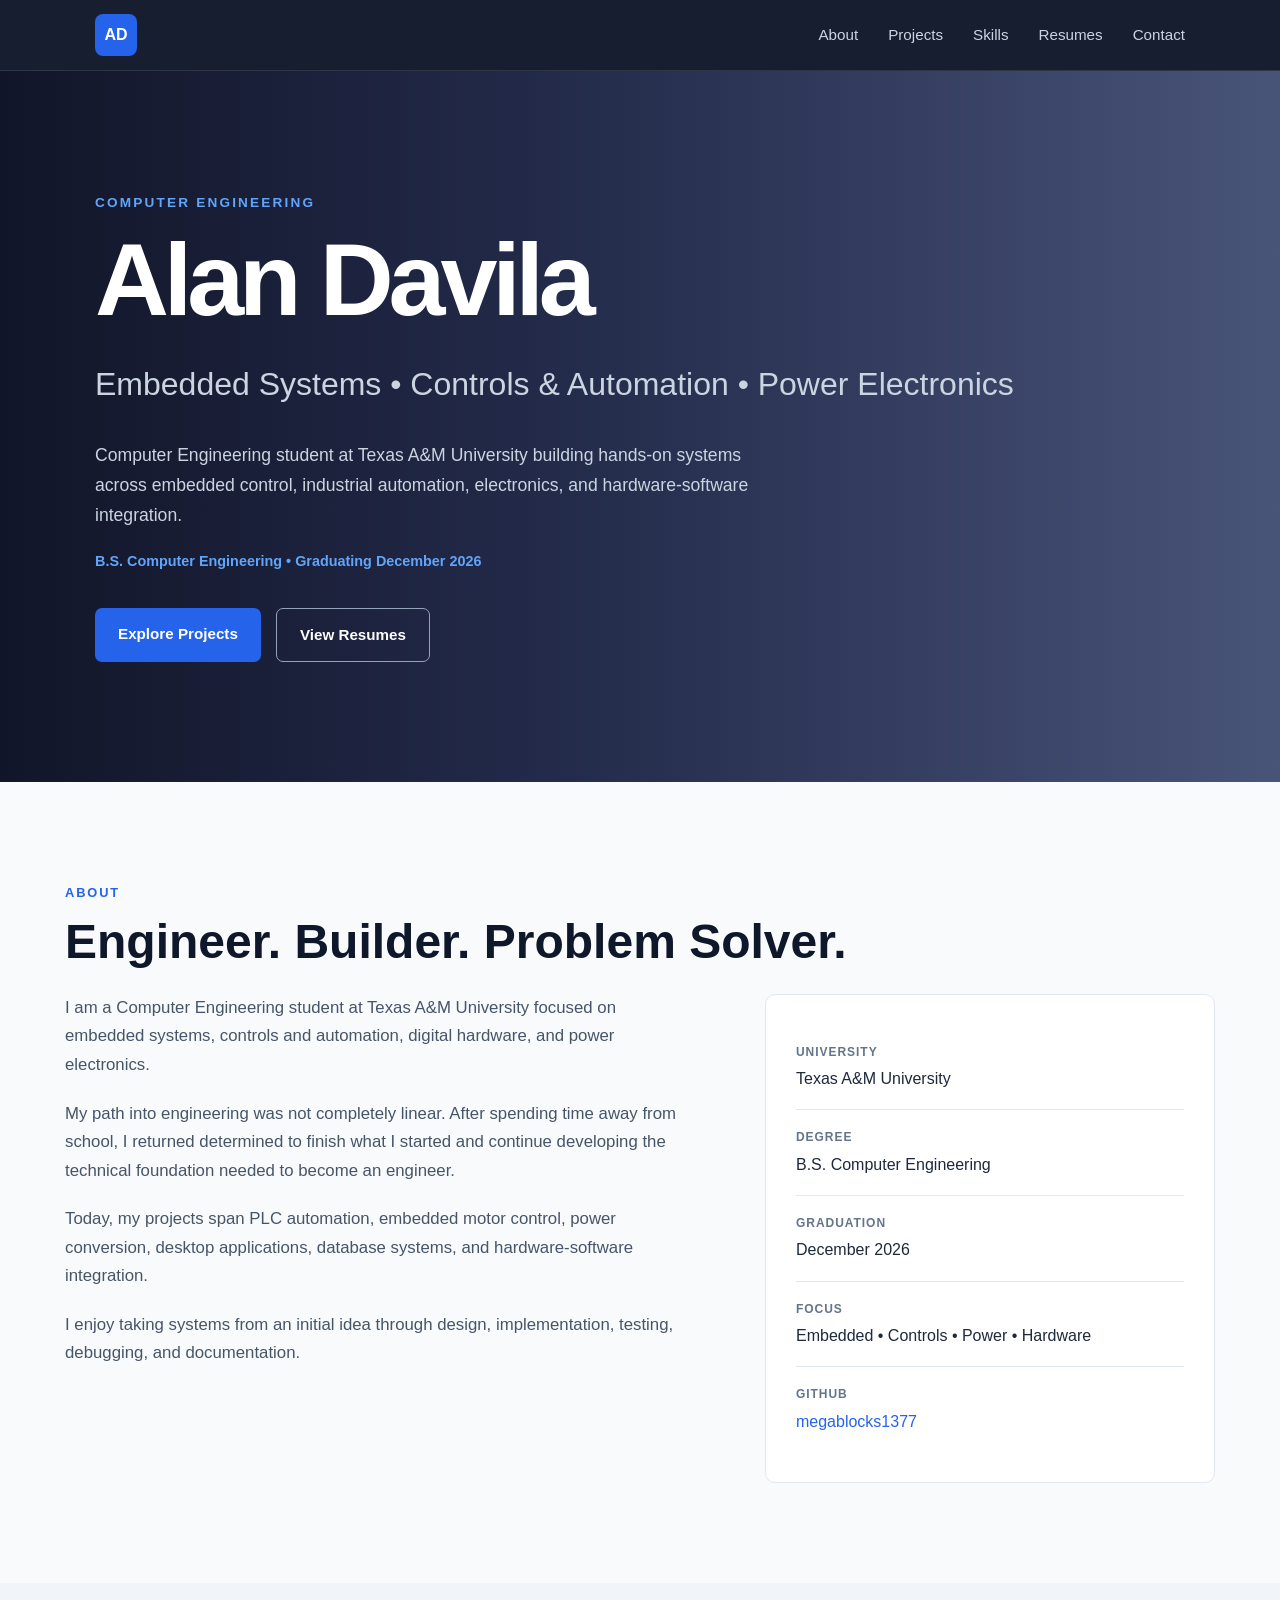
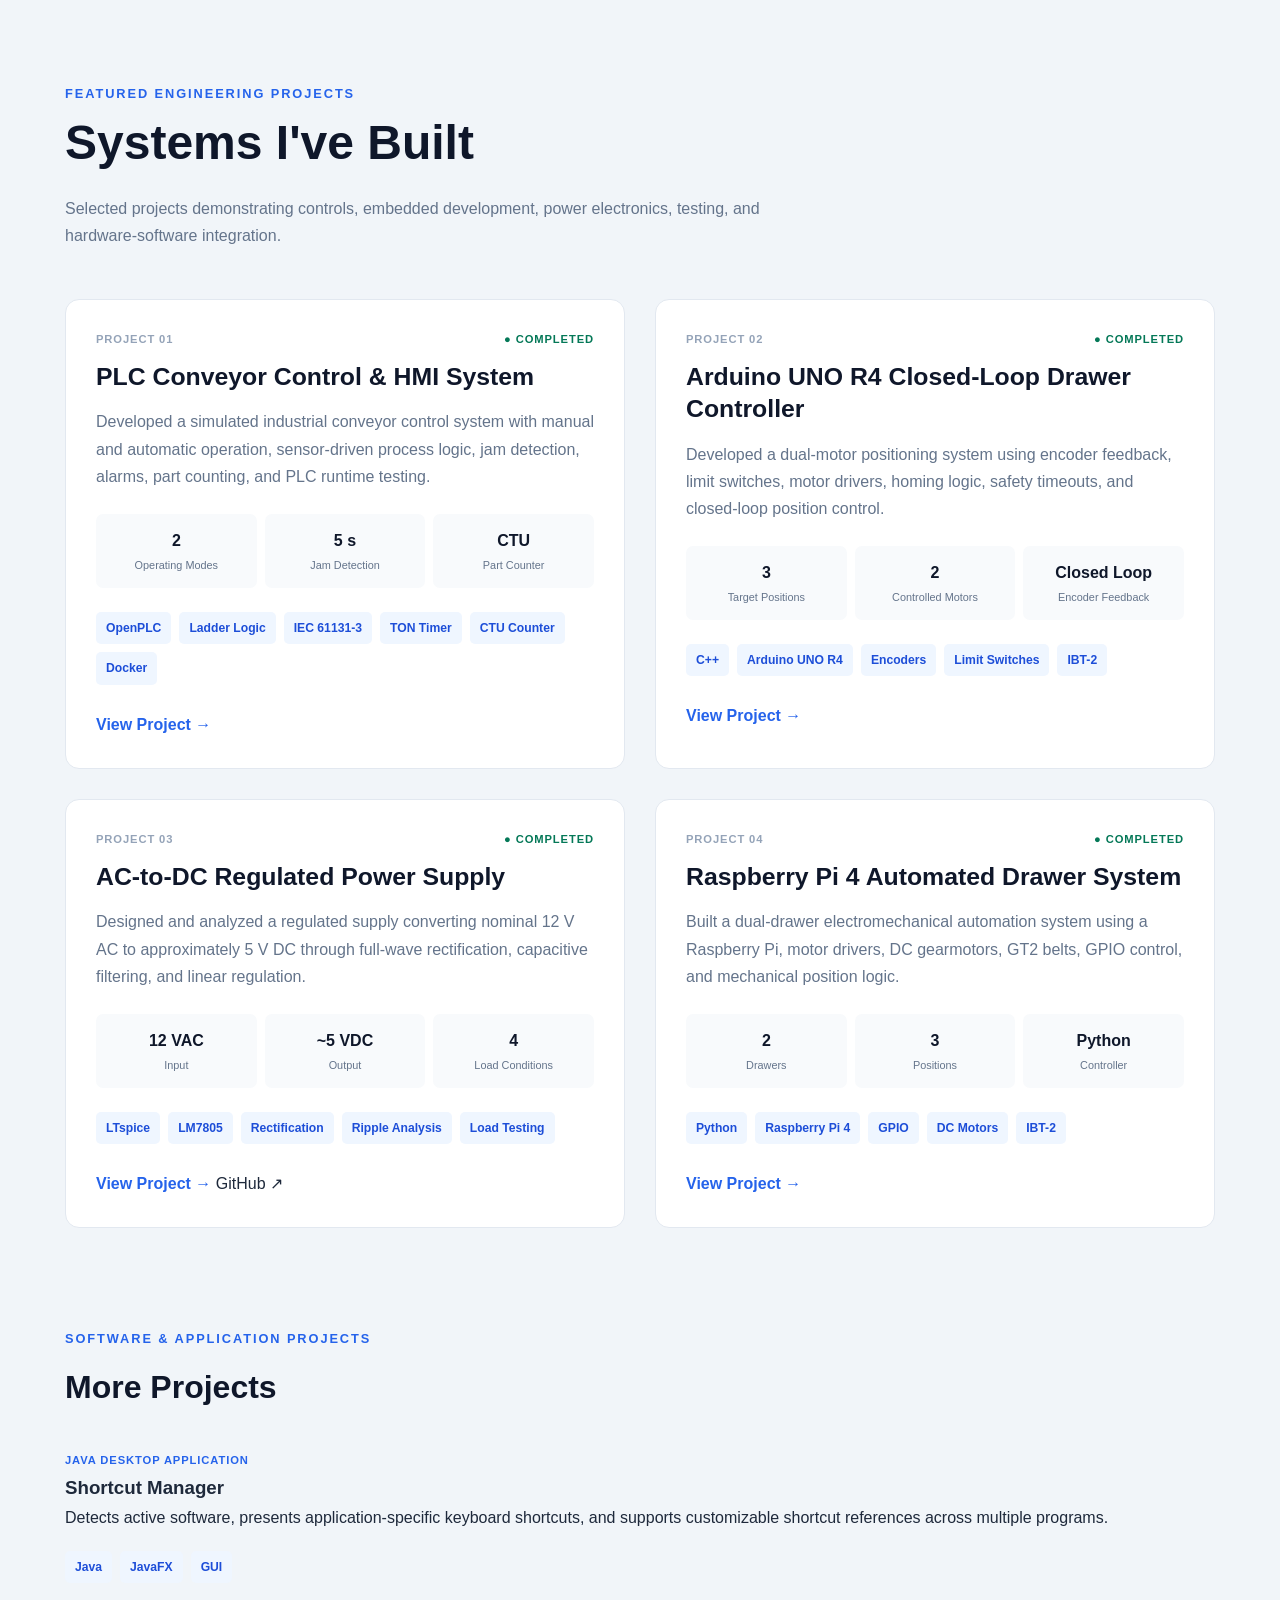
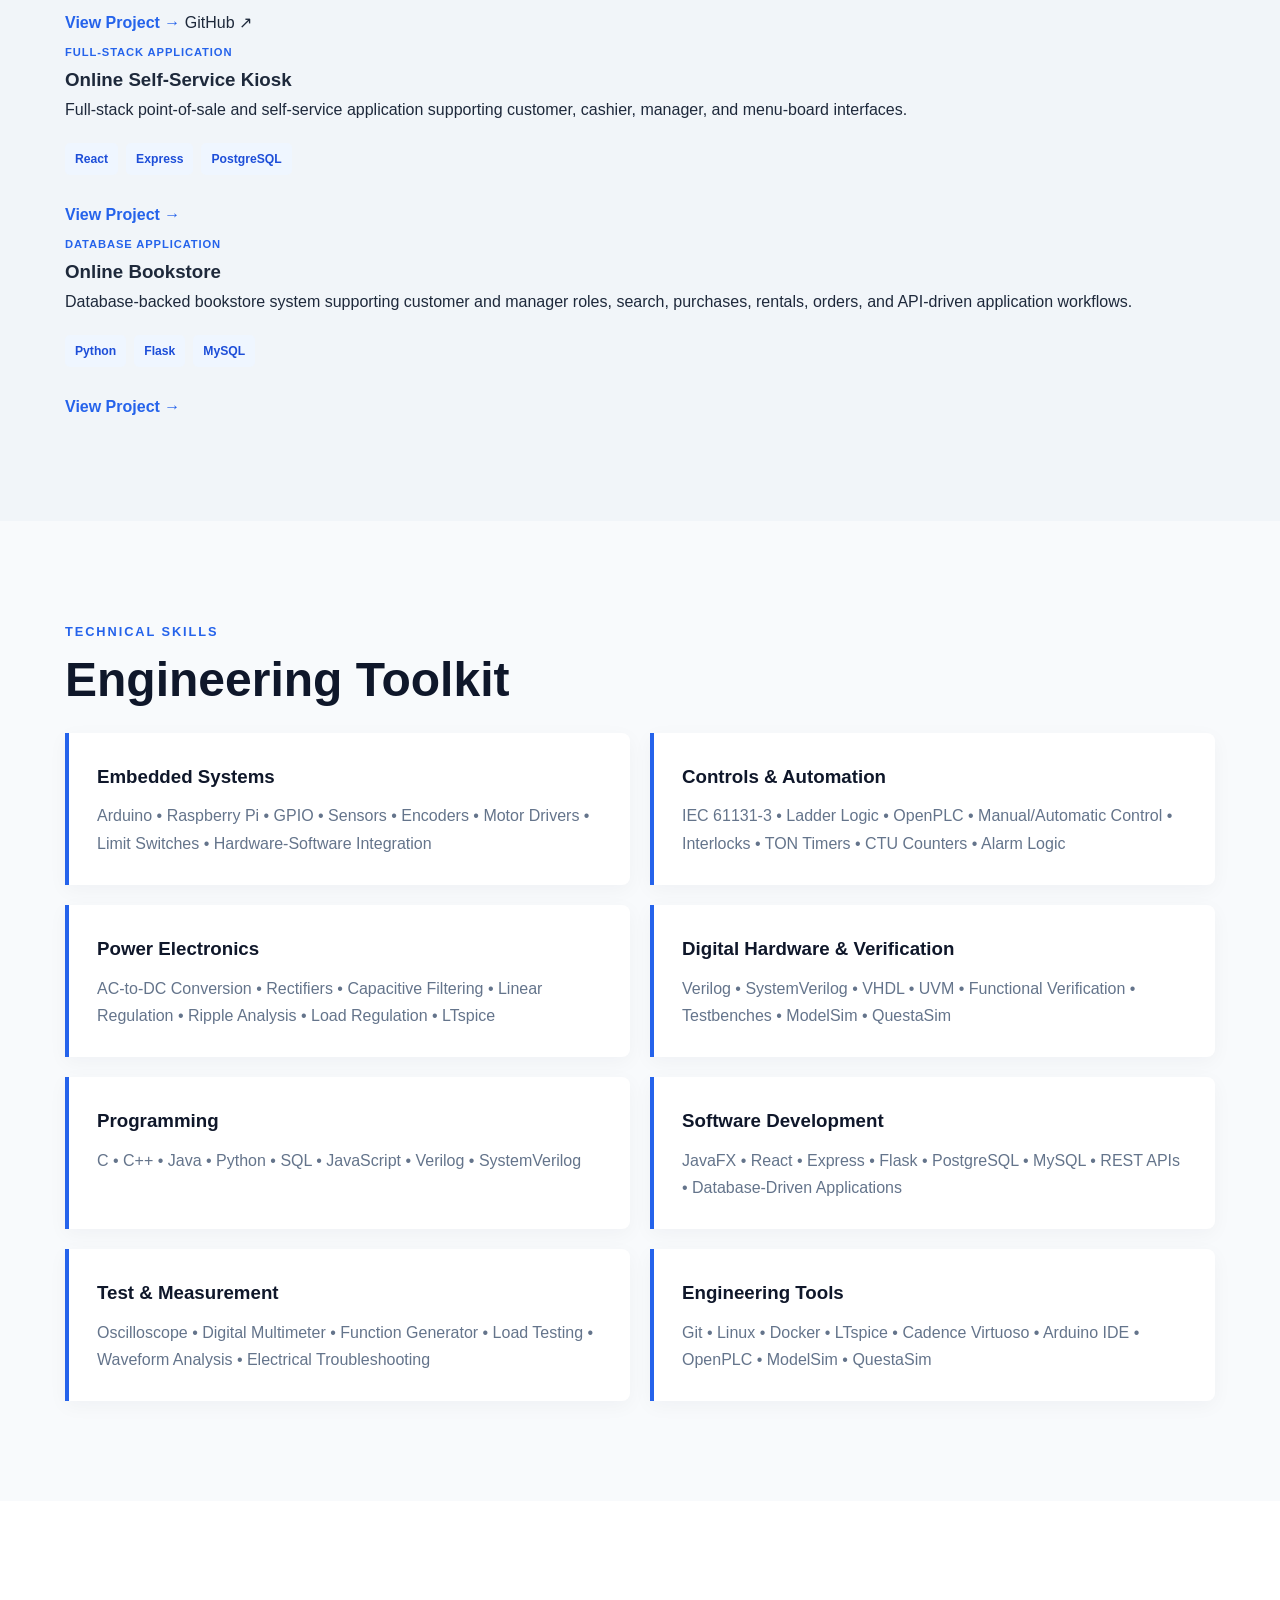
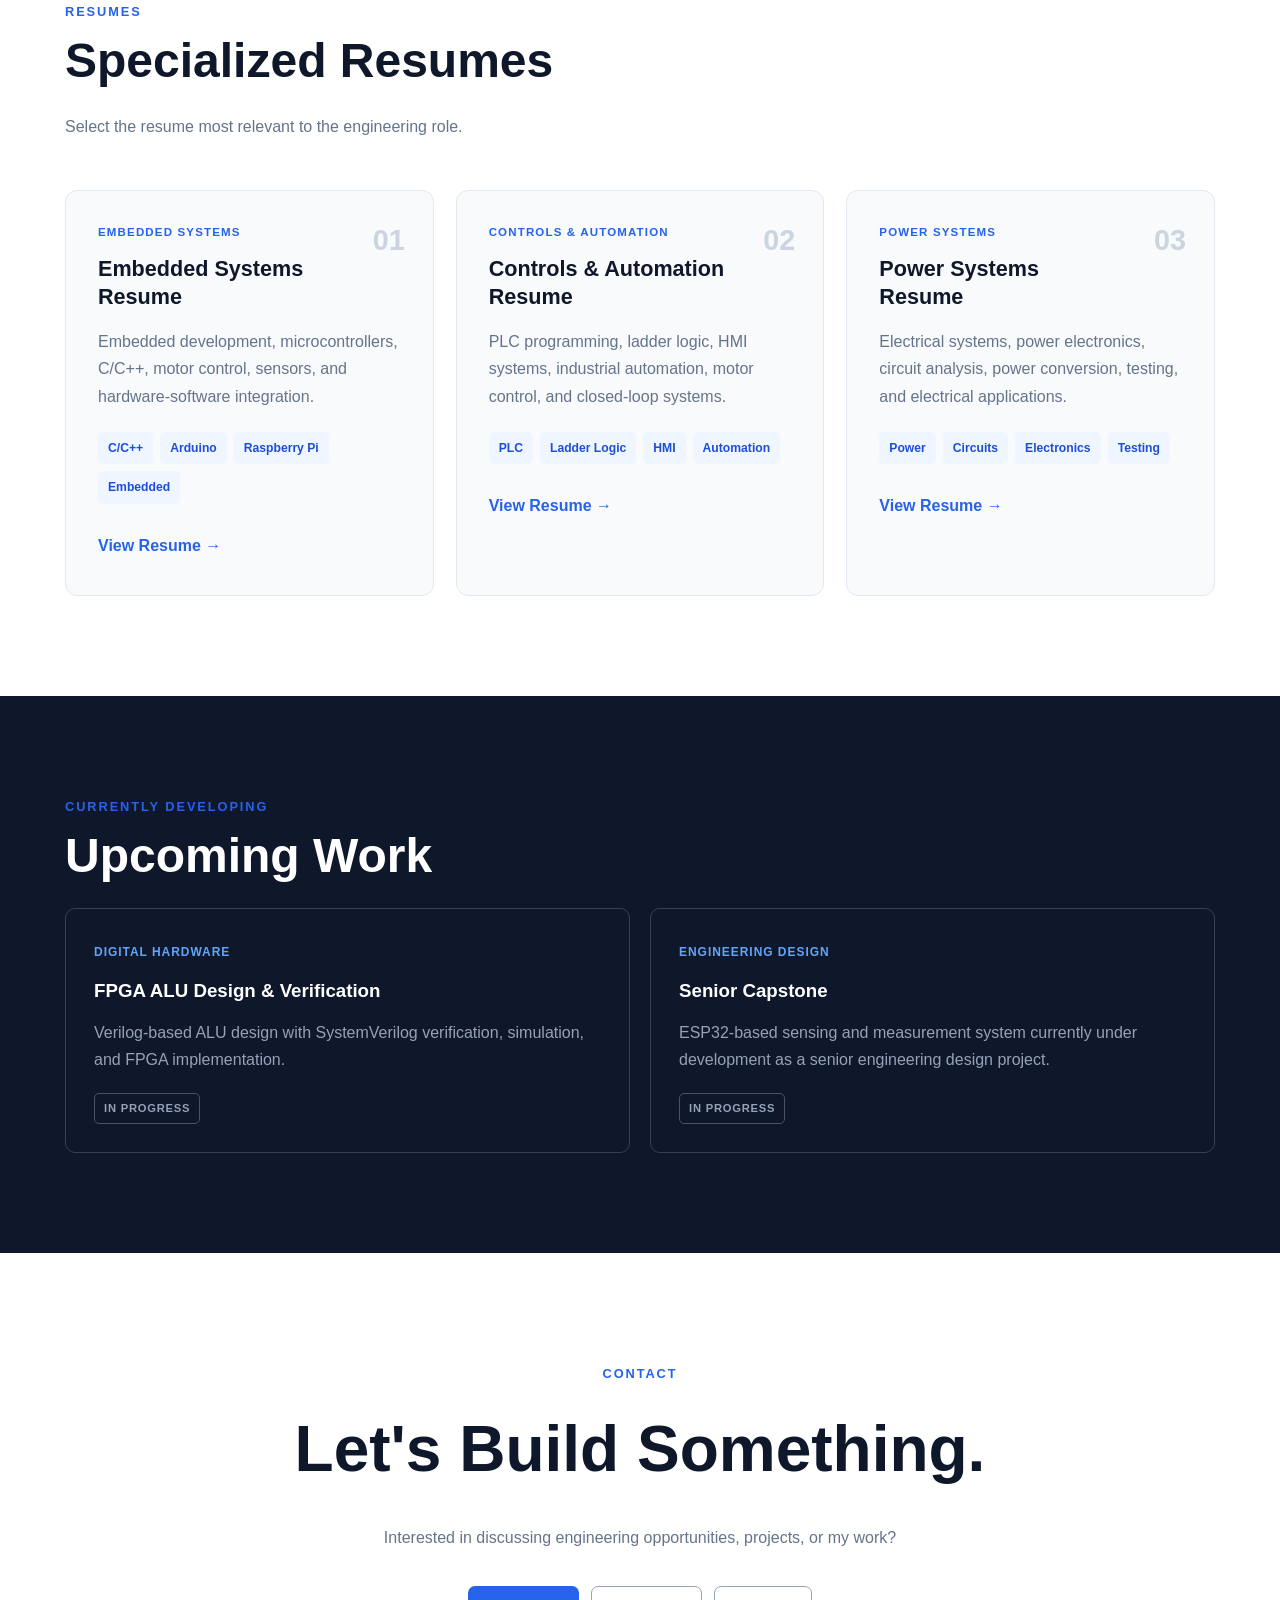
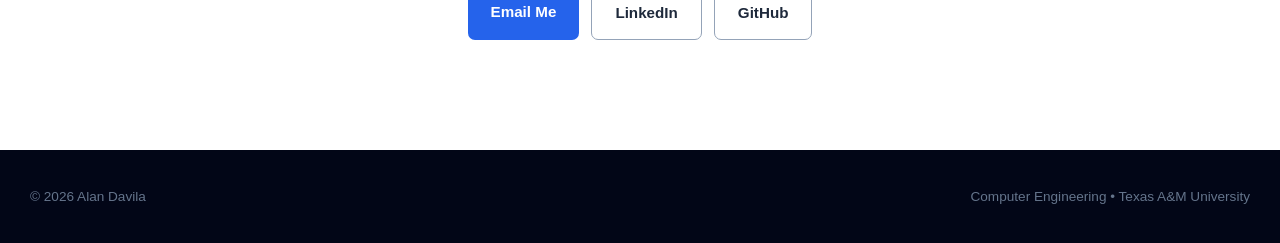
==== commit c1d74520: "Update index.html" ====
--- a/index.html
+++ b/index.html
@@ -13,18 +13,18 @@
 
     <meta
         name="description"
-        content="Alan Davila's engineering portfolio featuring embedded systems, controls and automation, power electronics, digital hardware, and software projects."
+        content="Alan Davila's engineering portfolio featuring embedded systems, controls and automation, power electronics, digital hardware, and software development."
     >
 
-    <link rel="stylesheet" href="style.css?v=11">
+    <link rel="stylesheet" href="style.css?v=12">
 </head>
 
 
 <body>
 
-    <!-- =========================
+    <!-- ========================================
          NAVIGATION
-    ========================== -->
+    ========================================= -->
 
     <nav class="navbar">
 
@@ -35,11 +35,27 @@
             </a>
 
             <div class="nav-links">
-                <a href="#about">About</a>
-                <a href="#projects">Projects</a>
-                <a href="#skills">Skills</a>
-                <a href="#resumes">Resumes</a>
-                <a href="#contact">Contact</a>
+
+                <a href="#about">
+                    About
+                </a>
+
+                <a href="#projects">
+                    Projects
+                </a>
+
+                <a href="#skills">
+                    Skills
+                </a>
+
+                <a href="#resumes">
+                    Resumes
+                </a>
+
+                <a href="#contact">
+                    Contact
+                </a>
+
             </div>
 
         </div>
@@ -47,9 +63,9 @@
     </nav>
 
 
-    <!-- =========================
+    <!-- ========================================
          HERO
-    ========================== -->
+    ========================================= -->
 
     <header class="hero" id="home">
 
@@ -70,8 +86,8 @@
             <p class="hero-description">
                 Computer Engineering student at Texas A&M University
                 building hands-on systems across embedded control,
-                industrial automation, electronics, and hardware-software
-                integration.
+                industrial automation, electronics, and
+                hardware-software integration.
             </p>
 
             <p class="hero-status">
@@ -101,9 +117,9 @@
     </header>
 
 
-    <!-- =========================
+    <!-- ========================================
          ABOUT
-    ========================== -->
+    ========================================= -->
 
     <section class="section" id="about">
 
@@ -116,6 +132,7 @@
             <h2 class="section-title">
                 Engineer. Builder. Problem Solver.
             </h2>
+
 
             <div class="about-grid">
 
@@ -129,23 +146,24 @@
                     </p>
 
                     <p>
-                        My path into engineering was not completely linear.
-                        After spending time away from school, I returned
-                        determined to finish what I started and continue
-                        building the technical foundation needed to become
-                        an engineer.
-                    </p>
-
-                    <p>
-                        Today, my projects span PLC automation, embedded
-                        motor control, power conversion, desktop software,
-                        database systems, and hardware-software integration.
-                    </p>
-
-                    <p>
-                        I enjoy taking systems from an initial idea through
-                        design, implementation, testing, debugging, and
-                        documentation.
+                        My path into engineering was not completely
+                        linear. After spending time away from school,
+                        I returned determined to finish what I started
+                        and continue developing the technical foundation
+                        needed to become an engineer.
+                    </p>
+
+                    <p>
+                        Today, my projects span PLC automation,
+                        embedded motor control, power conversion,
+                        desktop applications, database systems,
+                        and hardware-software integration.
+                    </p>
+
+                    <p>
+                        I enjoy taking systems from an initial idea
+                        through design, implementation, testing,
+                        debugging, and documentation.
                     </p>
 
                 </div>
@@ -154,27 +172,63 @@
                 <div class="quick-info">
 
                     <div class="info-item">
-                        <span class="info-title">University</span>
-                        <span>Texas A&M University</span>
-                    </div>
+
+                        <span class="info-title">
+                            University
+                        </span>
+
+                        <span>
+                            Texas A&M University
+                        </span>
+
+                    </div>
+
 
                     <div class="info-item">
-                        <span class="info-title">Degree</span>
-                        <span>B.S. Computer Engineering</span>
-                    </div>
+
+                        <span class="info-title">
+                            Degree
+                        </span>
+
+                        <span>
+                            B.S. Computer Engineering
+                        </span>
+
+                    </div>
+
 
                     <div class="info-item">
-                        <span class="info-title">Graduation</span>
-                        <span>December 2026</span>
-                    </div>
+
+                        <span class="info-title">
+                            Graduation
+                        </span>
+
+                        <span>
+                            December 2026
+                        </span>
+
+                    </div>
+
 
                     <div class="info-item">
-                        <span class="info-title">Focus</span>
-                        <span>Embedded • Controls • Power • Hardware</span>
-                    </div>
+
+                        <span class="info-title">
+                            Focus
+                        </span>
+
+                        <span>
+                            Embedded • Controls • Power • Hardware
+                        </span>
+
+                    </div>
+
 
                     <div class="info-item">
-                        <span class="info-title">GitHub</span>
+
+                        <span class="info-title">
+                            GitHub
+                        </span>
+
                         <a
                             href="https://github.com/megablocks1377"
                             target="_blank"
@@ -182,6 +236,7 @@
                         >
                             megablocks1377
                         </a>
+
                     </div>
 
                 </div>
@@ -193,9 +248,9 @@
     </section>
 
 
-    <!-- =========================
-         FEATURED PROJECTS
-    ========================== -->
+    <!-- ========================================
+         FEATURED ENGINEERING PROJECTS
+    ========================================= -->
 
     <section
         class="section projects-section"
@@ -213,45 +268,61 @@
             </h2>
 
             <p class="section-description">
-                Selected projects demonstrating controls, embedded
-                development, power electronics, testing, and
-                hardware-software integration.
+                Selected projects demonstrating controls,
+                embedded development, power electronics,
+                testing, and hardware-software integration.
             </p>
 
 
             <div class="featured-project-grid">
 
 
-                <!-- PLC PROJECT -->
+                <!-- ========================================
+                     PLC CONVEYOR
+                ========================================= -->
 
                 <article class="visual-project-card">
 
-                    <div class="project-image plc-image">
+                    <a
+                        href="projects/plc-conveyor.html"
+                        class="project-image plc-image"
+                        aria-label="View PLC Conveyor Control project"
+                    >
+
                         <div class="project-image-label">
                             CONTROLS & AUTOMATION
                         </div>
-                    </div>
+
+                    </a>
+
 
                     <div class="visual-project-content">
 
                         <div class="project-topline">
-                            <span>PROJECT 01</span>
-                            <span class="complete-dot">COMPLETED</span>
-                        </div>
+
+                            <span>
+                                PROJECT 01
+                            </span>
+
+                            <span class="complete-dot">
+                                ● COMPLETED
+                            </span>
+
+                        </div>
+
 
                         <h3>
                             PLC Conveyor Control & HMI System
                         </h3>
 
                         <p>
-                            Designed and tested a simulated industrial
-                            conveyor control system using IEC 61131-3
-                            ladder logic, OpenPLC Runtime, FUXA-style
-                            operator interface development, and
-                            industrial control concepts such as sensor
-                            interlocks, manual/automatic modes, and
-                            jam-fault logic.
+                            Developed a simulated industrial conveyor
+                            control system with manual and automatic
+                            operation, sensor-driven process logic,
+                            jam detection, alarms, part counting,
+                            and PLC runtime testing.
                         </p>
+
 
                         <div class="result-strip">
 
@@ -262,32 +333,38 @@
 
                             <div>
                                 <strong>5 s</strong>
-                                <span>Jam Timer</span>
+                                <span>Jam Detection</span>
                             </div>
 
                             <div>
-                                <strong>Count Logic</strong>
-                                <span>Parts Tracked</span>
-                            </div>
-
-                        </div>
+                                <strong>CTU</strong>
+                                <span>Part Counter</span>
+                            </div>
+
+                        </div>
+
 
                         <div class="technology-list">
+
                             <span>OpenPLC</span>
                             <span>Ladder Logic</span>
                             <span>IEC 61131-3</span>
-                            <span>HMI</span>
                             <span>TON Timer</span>
                             <span>CTU Counter</span>
-                        </div>
+                            <span>Docker</span>
+
+                        </div>
+
 
                         <div class="project-action-row">
+
                             <a
                                 href="projects/plc-conveyor.html"
                                 class="project-main-link"
                             >
                                 View Project →
                             </a>
+
                         </div>
 
                     </div>
@@ -295,33 +372,51 @@
                 </article>
 
 
-                <!-- ARDUINO DRAWER -->
+                <!-- ========================================
+                     ARDUINO DRAWER
+                ========================================= -->
 
                 <article class="visual-project-card">
 
-                    <div class="project-image arduino-image">
+                    <a
+                        href="projects/arduino-drawer.html"
+                        class="project-image arduino-image"
+                        aria-label="View Arduino Drawer Controller project"
+                    >
+
                         <div class="project-image-label">
                             EMBEDDED CONTROL
                         </div>
-                    </div>
+
+                    </a>
+
 
                     <div class="visual-project-content">
 
                         <div class="project-topline">
-                            <span>PROJECT 02</span>
-                            <span class="complete-dot">COMPLETED</span>
-                        </div>
+
+                            <span>
+                                PROJECT 02
+                            </span>
+
+                            <span class="complete-dot">
+                                ● COMPLETED
+                            </span>
+
+                        </div>
+
 
                         <h3>
-                            Arduino Closed-Loop Drawer Controller
+                            Arduino UNO R4 Closed-Loop Drawer Controller
                         </h3>
 
                         <p>
-                            Built a dual-motor positioning controller
+                            Developed a dual-motor positioning system
                             using encoder feedback, limit switches,
-                            motor drivers, and closed-loop position
-                            control.
+                            motor drivers, homing logic, safety timeouts,
+                            and closed-loop position control.
                         </p>
+
 
                         <div class="result-strip">
 
@@ -342,12 +437,27 @@
 
                         </div>
 
+
                         <div class="technology-list">
+
                             <span>C++</span>
                             <span>Arduino UNO R4</span>
                             <span>Encoders</span>
                             <span>Limit Switches</span>
                             <span>IBT-2</span>
+
+                        </div>
+
+
+                        <div class="project-action-row">
+
+                            <a
+                                href="projects/arduino-drawer.html"
+                                class="project-main-link"
+                            >
+                                View Project →
+                            </a>
+
                         </div>
 
                     </div>
@@ -355,22 +465,39 @@
                 </article>
 
 
-                <!-- POWER SUPPLY -->
+                <!-- ========================================
+                     POWER SUPPLY
+                ========================================= -->
 
                 <article class="visual-project-card">
 
-                    <div class="project-image power-image">
+                    <a
+                        href="projects/power-supply.html"
+                        class="project-image power-image"
+                        aria-label="View AC-to-DC Power Supply project"
+                    >
+
                         <div class="project-image-label">
                             POWER ELECTRONICS
                         </div>
-                    </div>
+
+                    </a>
+
 
                     <div class="visual-project-content">
 
                         <div class="project-topline">
-                            <span>PROJECT 03</span>
-                            <span class="complete-dot">COMPLETED</span>
-                        </div>
+
+                            <span>
+                                PROJECT 03
+                            </span>
+
+                            <span class="complete-dot">
+                                ● COMPLETED
+                            </span>
+
+                        </div>
+
 
                         <h3>
                             AC-to-DC Regulated Power Supply
@@ -379,9 +506,10 @@
                         <p>
                             Designed and analyzed a regulated supply
                             converting nominal 12 V AC to approximately
-                            5 V DC through bridge rectification,
-                            filtering, and linear regulation.
+                            5 V DC through full-wave rectification,
+                            capacitive filtering, and linear regulation.
                         </p>
+
 
                         <div class="result-strip">
 
@@ -402,23 +530,36 @@
 
                         </div>
 
+
                         <div class="technology-list">
+
                             <span>LTspice</span>
                             <span>LM7805</span>
                             <span>Rectification</span>
                             <span>Ripple Analysis</span>
                             <span>Load Testing</span>
-                        </div>
+
+                        </div>
+
 
                         <div class="project-action-row">
+
+                            <a
+                                href="projects/power-supply.html"
+                                class="project-main-link"
+                            >
+                                View Project →
+                            </a>
+
                             <a
                                 href="https://github.com/megablocks1377/AC-to-DC-Regulated-Power-Supply"
                                 target="_blank"
                                 rel="noopener noreferrer"
-                                class="project-main-link"
+                                class="project-secondary-link"
                             >
-                                View GitHub →
+                                GitHub ↗
                             </a>
+
                         </div>
 
                     </div>
@@ -426,22 +567,39 @@
                 </article>
 
 
-                <!-- RASPBERRY PI DRAWER -->
+                <!-- ========================================
+                     RASPBERRY PI DRAWER
+                ========================================= -->
 
                 <article class="visual-project-card">
 
-                    <div class="project-image raspberry-image">
+                    <a
+                        href="projects/raspberry-pi-drawer.html"
+                        class="project-image raspberry-image"
+                        aria-label="View Raspberry Pi Drawer project"
+                    >
+
                         <div class="project-image-label">
                             EMBEDDED SYSTEMS
                         </div>
-                    </div>
+
+                    </a>
+
 
                     <div class="visual-project-content">
 
                         <div class="project-topline">
-                            <span>PROJECT 04</span>
-                            <span class="complete-dot">COMPLETED</span>
-                        </div>
+
+                            <span>
+                                PROJECT 04
+                            </span>
+
+                            <span class="complete-dot">
+                                ● COMPLETED
+                            </span>
+
+                        </div>
+
 
                         <h3>
                             Raspberry Pi 4 Automated Drawer System
@@ -451,8 +609,9 @@
                             Built a dual-drawer electromechanical
                             automation system using a Raspberry Pi,
                             motor drivers, DC gearmotors, GT2 belts,
-                            and GPIO-based motor control.
+                            GPIO control, and mechanical position logic.
                         </p>
+
 
                         <div class="result-strip">
 
@@ -473,12 +632,27 @@
 
                         </div>
 
+
                         <div class="technology-list">
+
                             <span>Python</span>
                             <span>Raspberry Pi 4</span>
                             <span>GPIO</span>
                             <span>DC Motors</span>
                             <span>IBT-2</span>
+
+                        </div>
+
+
+                        <div class="project-action-row">
+
+                            <a
+                                href="projects/raspberry-pi-drawer.html"
+                                class="project-main-link"
+                            >
+                                View Project →
+                            </a>
+
                         </div>
 
                     </div>
@@ -489,106 +663,185 @@
             </div>
 
 
-            <!-- ADDITIONAL PROJECTS -->
+            <!-- ========================================
+                 SOFTWARE PROJECTS
+            ========================================= -->
 
             <div class="additional-projects">
 
                 <p class="section-label">
-                    ADDITIONAL SOFTWARE PROJECTS
+                    SOFTWARE & APPLICATION PROJECTS
                 </p>
 
                 <h2 class="secondary-project-title">
-                    Software & Application Development
+                    More Projects
                 </h2>
 
-                <div class="small-project-grid">
-
-                    <article class="small-project-card">
-
-                        <span class="small-project-category">
-                            JAVA DESKTOP APPLICATION
-                        </span>
-
-                        <h3>
-                            Shortcut Manager
-                        </h3>
-
-                        <p>
-                            Desktop productivity application that
-                            identifies active software, displays
-                            application-specific keyboard shortcuts,
-                            and supports customizable cross-application
-                            shortcut references.
-                        </p>
-
-                        <div class="technology-list">
-                            <span>Java</span>
-                            <span>JavaFX</span>
-                            <span>GUI</span>
-                        </div>
+
+                <div class="software-project-grid">
+
+
+                    <!-- SHORTCUT MANAGER -->
+
+                    <article class="software-project-card">
 
                         <a
-                            href="https://github.com/megablocks1377/Shortcut-Manager-"
-                            target="_blank"
-                            rel="noopener noreferrer"
-                            class="small-project-link"
-                        >
-                            View GitHub →
-                        </a>
+                            href="projects/shortcut-manager.html"
+                            class="software-image shortcut-image"
+                            aria-label="View Shortcut Manager project"
+                        ></a>
+
+                        <div class="software-project-content">
+
+                            <span class="small-project-category">
+                                JAVA DESKTOP APPLICATION
+                            </span>
+
+                            <h3>
+                                Shortcut Manager
+                            </h3>
+
+                            <p>
+                                Detects active software, presents
+                                application-specific keyboard shortcuts,
+                                and supports customizable shortcut
+                                references across multiple programs.
+                            </p>
+
+                            <div class="technology-list">
+
+                                <span>Java</span>
+                                <span>JavaFX</span>
+                                <span>GUI</span>
+
+                            </div>
+
+                            <div class="project-action-row">
+
+                                <a
+                                    href="projects/shortcut-manager.html"
+                                    class="project-main-link"
+                                >
+                                    View Project →
+                                </a>
+
+                                <a
+                                    href="https://github.com/megablocks1377/Shortcut-Manager-"
+                                    target="_blank"
+                                    rel="noopener noreferrer"
+                                    class="project-secondary-link"
+                                >
+                                    GitHub ↗
+                                </a>
+
+                            </div>
+
+                        </div>
 
                     </article>
 
 
-                    <article class="small-project-card">
-
-                        <span class="small-project-category">
-                            FULL-STACK APPLICATION
-                        </span>
-
-                        <h3>
-                            Online Self-Service Kiosk
-                        </h3>
-
-                        <p>
-                            Point-of-sale and self-service platform
-                            supporting customer, cashier, manager,
-                            and menu-board interfaces.
-                        </p>
-
-                        <div class="technology-list">
-                            <span>React</span>
-                            <span>Express</span>
-                            <span>PostgreSQL</span>
+                    <!-- KIOSK -->
+
+                    <article class="software-project-card">
+
+                        <a
+                            href="projects/kiosk.html"
+                            class="software-image kiosk-image"
+                            aria-label="View Self-Service Kiosk project"
+                        ></a>
+
+                        <div class="software-project-content">
+
+                            <span class="small-project-category">
+                                FULL-STACK APPLICATION
+                            </span>
+
+                            <h3>
+                                Online Self-Service Kiosk
+                            </h3>
+
+                            <p>
+                                Full-stack point-of-sale and self-service
+                                application supporting customer, cashier,
+                                manager, and menu-board interfaces.
+                            </p>
+
+                            <div class="technology-list">
+
+                                <span>React</span>
+                                <span>Express</span>
+                                <span>PostgreSQL</span>
+
+                            </div>
+
+                            <div class="project-action-row">
+
+                                <a
+                                    href="projects/kiosk.html"
+                                    class="project-main-link"
+                                >
+                                    View Project →
+                                </a>
+
+                            </div>
+
                         </div>
 
                     </article>
 
 
-                    <article class="small-project-card">
-
-                        <span class="small-project-category">
-                            DATABASE APPLICATION
-                        </span>
-
-                        <h3>
-                            Online Bookstore
-                        </h3>
-
-                        <p>
-                            Database-backed bookstore application
-                            supporting customer and manager roles,
-                            search, purchasing, rentals, orders,
-                            and payment workflows.
-                        </p>
-
-                        <div class="technology-list">
-                            <span>Python</span>
-                            <span>Flask</span>
-                            <span>MySQL</span>
+                    <!-- BOOKSTORE -->
+
+                    <article class="software-project-card">
+
+                        <a
+                            href="projects/bookstore.html"
+                            class="software-image bookstore-image"
+                            aria-label="View Online Bookstore project"
+                        ></a>
+
+                        <div class="software-project-content">
+
+                            <span class="small-project-category">
+                                DATABASE APPLICATION
+                            </span>
+
+                            <h3>
+                                Online Bookstore
+                            </h3>
+
+                            <p>
+                                Database-backed bookstore system
+                                supporting customer and manager roles,
+                                search, purchases, rentals, orders,
+                                and API-driven application workflows.
+                            </p>
+
+                            <div class="technology-list">
+
+                                <span>Python</span>
+                                <span>Flask</span>
+                                <span>MySQL</span>
+
+                            </div>
+
+                            <div class="project-action-row">
+
+                                <a
+                                    href="projects/bookstore.html"
+                                    class="project-main-link"
+                                >
+                                    View Project →
+                                </a>
+
+                            </div>
+
                         </div>
 
                     </article>
 
+
                 </div>
 
             </div>
@@ -598,9 +851,9 @@
     </section>
 
 
-    <!-- =========================
+    <!-- ========================================
          SKILLS
-    ========================== -->
+    ========================================= -->
 
     <section class="section" id="skills">
 
@@ -614,78 +867,128 @@
                 Engineering Toolkit
             </h2>
 
+
             <div class="skills-grid">
 
+
                 <div class="skill-card">
-                    <h3>Embedded Systems</h3>
+
+                    <h3>
+                        Embedded Systems
+                    </h3>
+
                     <p>
                         Arduino • Raspberry Pi • GPIO • Sensors •
                         Encoders • Motor Drivers • Limit Switches •
                         Hardware-Software Integration
                     </p>
-                </div>
+
+                </div>
+
 
                 <div class="skill-card">
-                    <h3>Controls & Automation</h3>
+
+                    <h3>
+                        Controls & Automation
+                    </h3>
+
                     <p>
                         IEC 61131-3 • Ladder Logic • OpenPLC •
                         Manual/Automatic Control • Interlocks •
                         TON Timers • CTU Counters • Alarm Logic
                     </p>
-                </div>
+
+                </div>
+
 
                 <div class="skill-card">
-                    <h3>Industrial Communication & HMI</h3>
-                    <p>
-                        Operator Interface Design • Runtime Configuration •
-                        PLC Monitoring • Sensor Status Visualization •
-                        Fault Display • Process Interaction
-                    </p>
-                </div>
+
+                    <h3>
+                        Power Electronics
+                    </h3>
+
+                    <p>
+                        AC-to-DC Conversion • Rectifiers •
+                        Capacitive Filtering • Linear Regulation •
+                        Ripple Analysis • Load Regulation • LTspice
+                    </p>
+
+                </div>
+
 
                 <div class="skill-card">
-                    <h3>Power Electronics</h3>
-                    <p>
-                        AC-to-DC Conversion • Rectifiers •
-                        Capacitive Filtering • Voltage Regulation •
-                        Ripple Analysis • Load Regulation • LTspice
-                    </p>
-                </div>
+
+                    <h3>
+                        Digital Hardware & Verification
+                    </h3>
+
+                    <p>
+                        Verilog • SystemVerilog • VHDL • UVM •
+                        Functional Verification • Testbenches •
+                        ModelSim • QuestaSim
+                    </p>
+
+                </div>
+
 
                 <div class="skill-card">
-                    <h3>Digital Hardware & Verification</h3>
-                    <p>
-                        Verilog • SystemVerilog • VHDL • UVM •
-                        Testbenches • Functional Verification •
-                        ModelSim • QuestaSim
-                    </p>
-                </div>
-
-                <div class="skill-card">
-                    <h3>Programming</h3>
+
+                    <h3>
+                        Programming
+                    </h3>
+
                     <p>
                         C • C++ • Java • Python • SQL •
                         JavaScript • Verilog • SystemVerilog
                     </p>
-                </div>
+
+                </div>
+
 
                 <div class="skill-card">
-                    <h3>Test & Measurement</h3>
+
+                    <h3>
+                        Software Development
+                    </h3>
+
+                    <p>
+                        JavaFX • React • Express • Flask •
+                        PostgreSQL • MySQL • REST APIs •
+                        Database-Driven Applications
+                    </p>
+
+                </div>
+
+
+                <div class="skill-card">
+
+                    <h3>
+                        Test & Measurement
+                    </h3>
+
                     <p>
                         Oscilloscope • Digital Multimeter •
                         Function Generator • Load Testing •
                         Waveform Analysis • Electrical Troubleshooting
                     </p>
-                </div>
+
+                </div>
+
 
                 <div class="skill-card">
-                    <h3>Engineering Tools</h3>
+
+                    <h3>
+                        Engineering Tools
+                    </h3>
+
                     <p>
                         Git • Linux • Docker • LTspice •
                         Cadence Virtuoso • Arduino IDE •
                         OpenPLC • ModelSim • QuestaSim
                     </p>
-                </div>
+
+                </div>
+
 
             </div>
 
@@ -694,9 +997,9 @@
     </section>
 
 
-    <!-- =========================
+    <!-- ========================================
          RESUMES
-    ========================== -->
+    ========================================= -->
 
     <section
         class="section resume-section"
@@ -717,17 +1020,23 @@
                 Select the resume most relevant to the engineering role.
             </p>
 
+
             <div class="resume-grid">
 
+
                 <div class="resume-card">
 
-                    <div class="resume-number">01</div>
+                    <div class="resume-number">
+                        01
+                    </div>
 
                     <p class="resume-category">
                         EMBEDDED SYSTEMS
                     </p>
 
-                    <h3>Embedded Systems Resume</h3>
+                    <h3>
+                        Embedded Systems Resume
+                    </h3>
 
                     <p>
                         Embedded development, microcontrollers,
@@ -736,15 +1045,18 @@
                     </p>
 
                     <div class="resume-tags">
+
                         <span>C/C++</span>
                         <span>Arduino</span>
                         <span>Raspberry Pi</span>
                         <span>Embedded</span>
+
                     </div>
 
                     <a
                         href="resumes/Alan_Davila_Resume_Embedded.pdf"
                         target="_blank"
+                        rel="noopener noreferrer"
                         class="resume-button"
                     >
                         View Resume →
@@ -755,13 +1067,17 @@
 
                 <div class="resume-card">
 
-                    <div class="resume-number">02</div>
+                    <div class="resume-number">
+                        02
+                    </div>
 
                     <p class="resume-category">
                         CONTROLS & AUTOMATION
                     </p>
 
-                    <h3>Controls & Automation Resume</h3>
+                    <h3>
+                        Controls & Automation Resume
+                    </h3>
 
                     <p>
                         PLC programming, ladder logic, HMI systems,
@@ -770,15 +1086,18 @@
                     </p>
 
                     <div class="resume-tags">
+
                         <span>PLC</span>
                         <span>Ladder Logic</span>
                         <span>HMI</span>
                         <span>Automation</span>
+
                     </div>
 
                     <a
                         href="resumes/Alan_Davila_Resume_Controls.pdf"
                         target="_blank"
+                        rel="noopener noreferrer"
                         class="resume-button"
                     >
                         View Resume →
@@ -789,13 +1108,17 @@
 
                 <div class="resume-card">
 
-                    <div class="resume-number">03</div>
+                    <div class="resume-number">
+                        03
+                    </div>
 
                     <p class="resume-category">
                         POWER SYSTEMS
                     </p>
 
-                    <h3>Power Systems Resume</h3>
+                    <h3>
+                        Power Systems Resume
+                    </h3>
 
                     <p>
                         Electrical systems, power electronics,
@@ -804,15 +1127,18 @@
                     </p>
 
                     <div class="resume-tags">
+
                         <span>Power</span>
                         <span>Circuits</span>
                         <span>Electronics</span>
                         <span>Testing</span>
+
                     </div>
 
                     <a
                         href="resumes/Alan_Davila_Resume_Power.pdf"
                         target="_blank"
+                        rel="noopener noreferrer"
                         class="resume-button"
                     >
                         View Resume →
@@ -820,6 +1146,7 @@
 
                 </div>
 
+
             </div>
 
         </div>
@@ -827,9 +1154,9 @@
     </section>
 
 
-    <!-- =========================
+    <!-- ========================================
          CURRENT WORK
-    ========================== -->
+    ========================================= -->
 
     <section class="section future-section">
 
@@ -843,29 +1170,55 @@
                 Upcoming Work
             </h2>
 
+
             <div class="future-grid">
 
+
                 <div class="future-card">
-                    <span>Digital Hardware</span>
-                    <h3>FPGA ALU Design & Verification</h3>
+
+                    <span>
+                        Digital Hardware
+                    </span>
+
+                    <h3>
+                        FPGA ALU Design & Verification
+                    </h3>
+
                     <p>
                         Verilog-based ALU design with
                         SystemVerilog verification,
                         simulation, and FPGA implementation.
                     </p>
-                    <div class="status">IN PROGRESS</div>
-                </div>
+
+                    <div class="status">
+                        IN PROGRESS
+                    </div>
+
+                </div>
+
 
                 <div class="future-card">
-                    <span>Engineering Design</span>
-                    <h3>Senior Capstone</h3>
+
+                    <span>
+                        Engineering Design
+                    </span>
+
+                    <h3>
+                        Senior Capstone
+                    </h3>
+
                     <p>
                         ESP32-based sensing and measurement system
                         currently under development as a senior
                         engineering design project.
                     </p>
-                    <div class="status">IN PROGRESS</div>
-                </div>
+
+                    <div class="status">
+                        IN PROGRESS
+                    </div>
+
+                </div>
+
 
             </div>
 
@@ -874,9 +1227,9 @@
     </section>
 
 
-    <!-- =========================
+    <!-- ========================================
          CONTACT
-    ========================== -->
+    ========================================= -->
 
     <section
         class="contact-section"
@@ -897,6 +1250,7 @@
                 Interested in discussing engineering opportunities,
                 projects, or my work?
             </p>
+
 
             <div class="contact-buttons">
 
@@ -910,6 +1264,7 @@
                 <a
                     href="https://www.linkedin.com/in/alan-amadeus-davila-268542233/"
                     target="_blank"
+                    rel="noopener noreferrer"
                     class="button secondary-button"
                 >
                     LinkedIn
@@ -918,6 +1273,7 @@
                 <a
                     href="https://github.com/megablocks1377"
                     target="_blank"
+                    rel="noopener noreferrer"
                     class="button secondary-button"
                 >
                     GitHub
@@ -930,11 +1286,23 @@
     </section>
 
 
+    <!-- ========================================
+         FOOTER
+    ========================================= -->
+
     <footer>
-        <p>© 2026 Alan Davila</p>
-        <p>Computer Engineering • Texas A&M University</p>
+
+        <p>
+            © 2026 Alan Davila
+        </p>
+
+        <p>
+            Computer Engineering • Texas A&M University
+        </p>
+
     </footer>
 
+
 </body>
 
 </html>
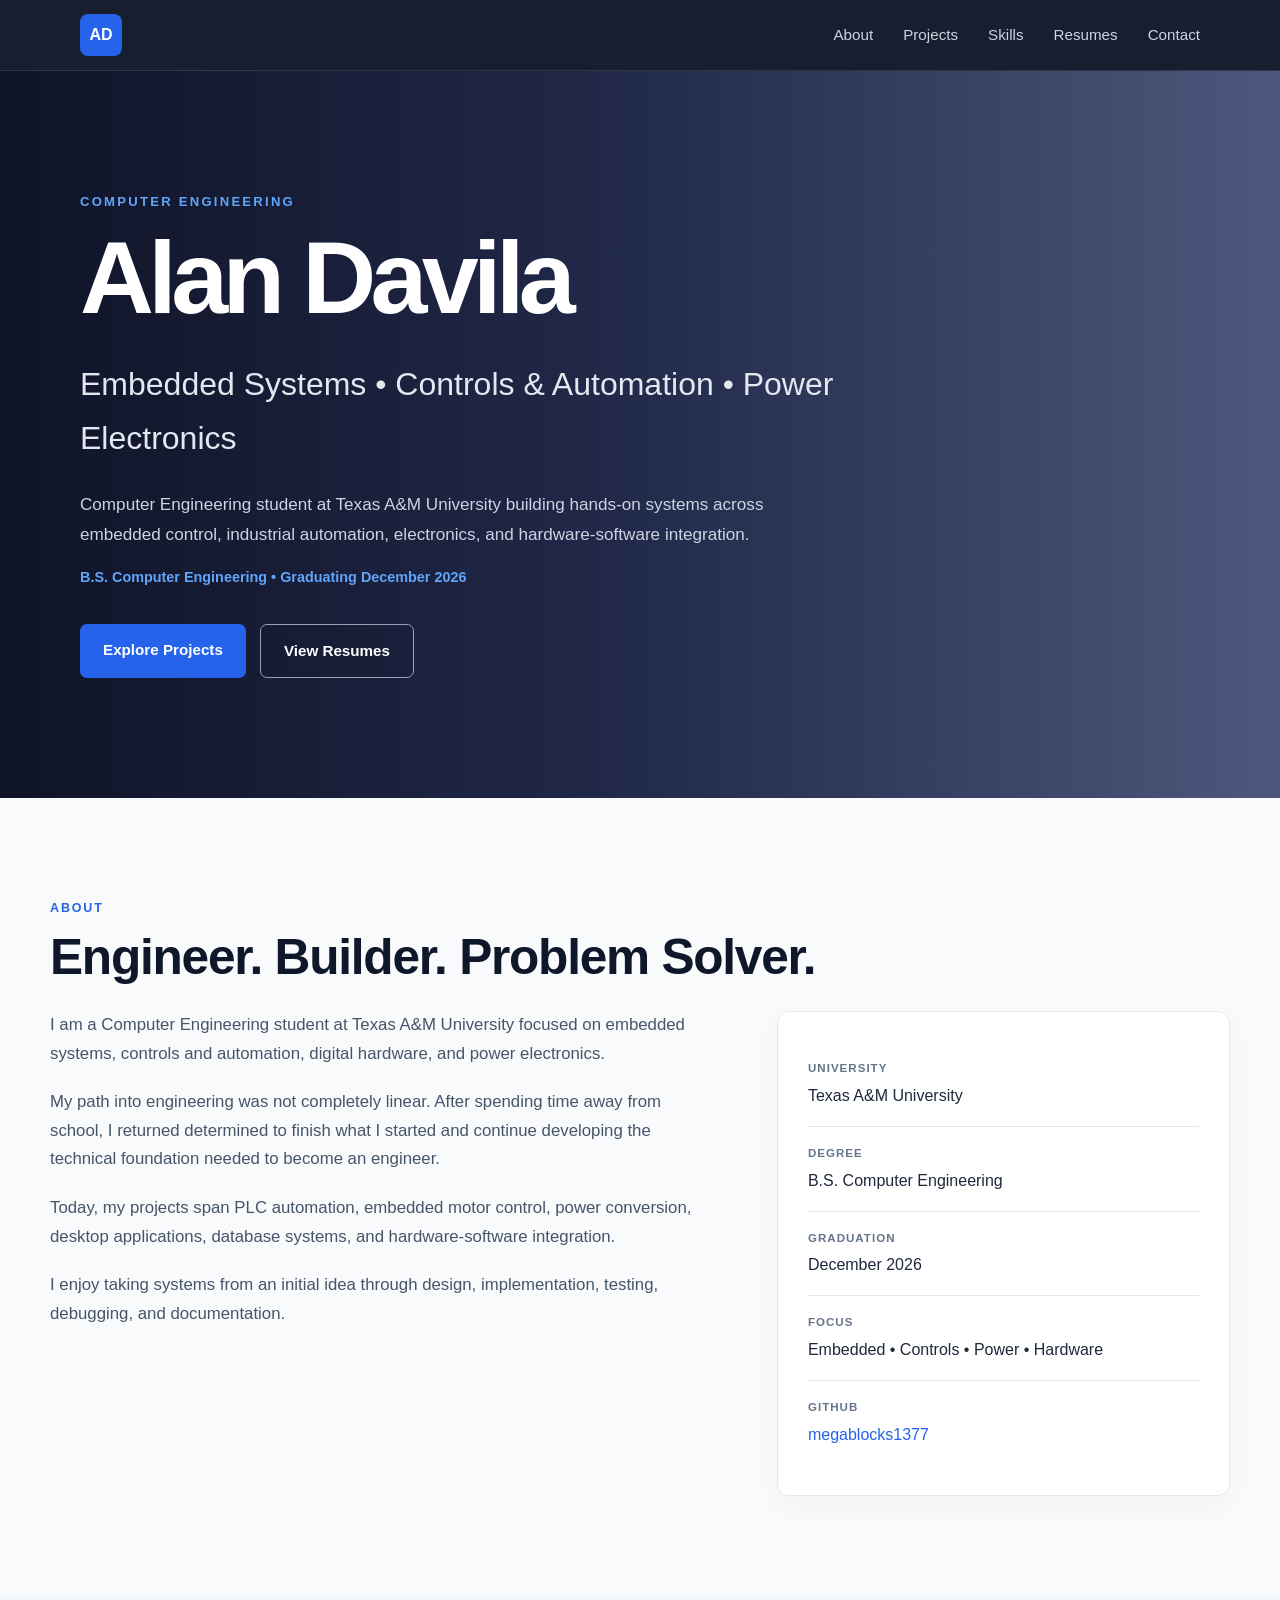
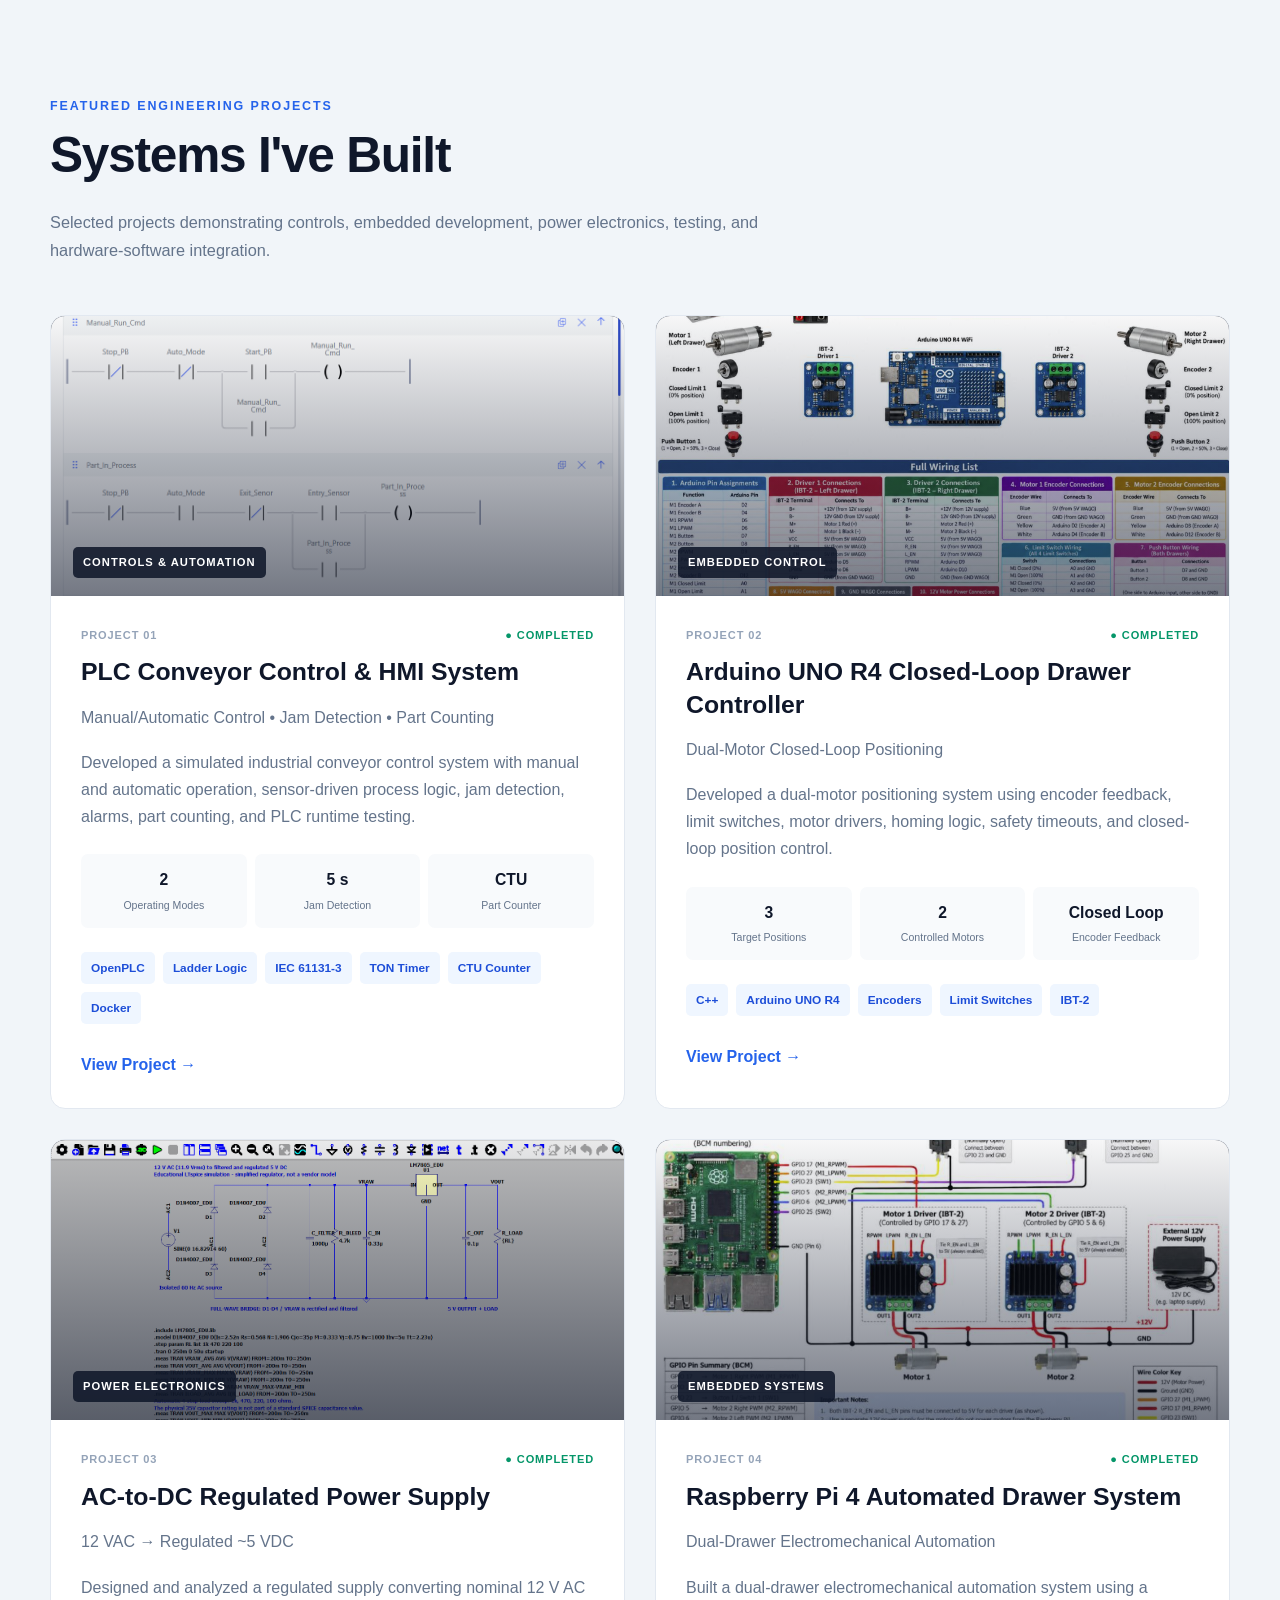
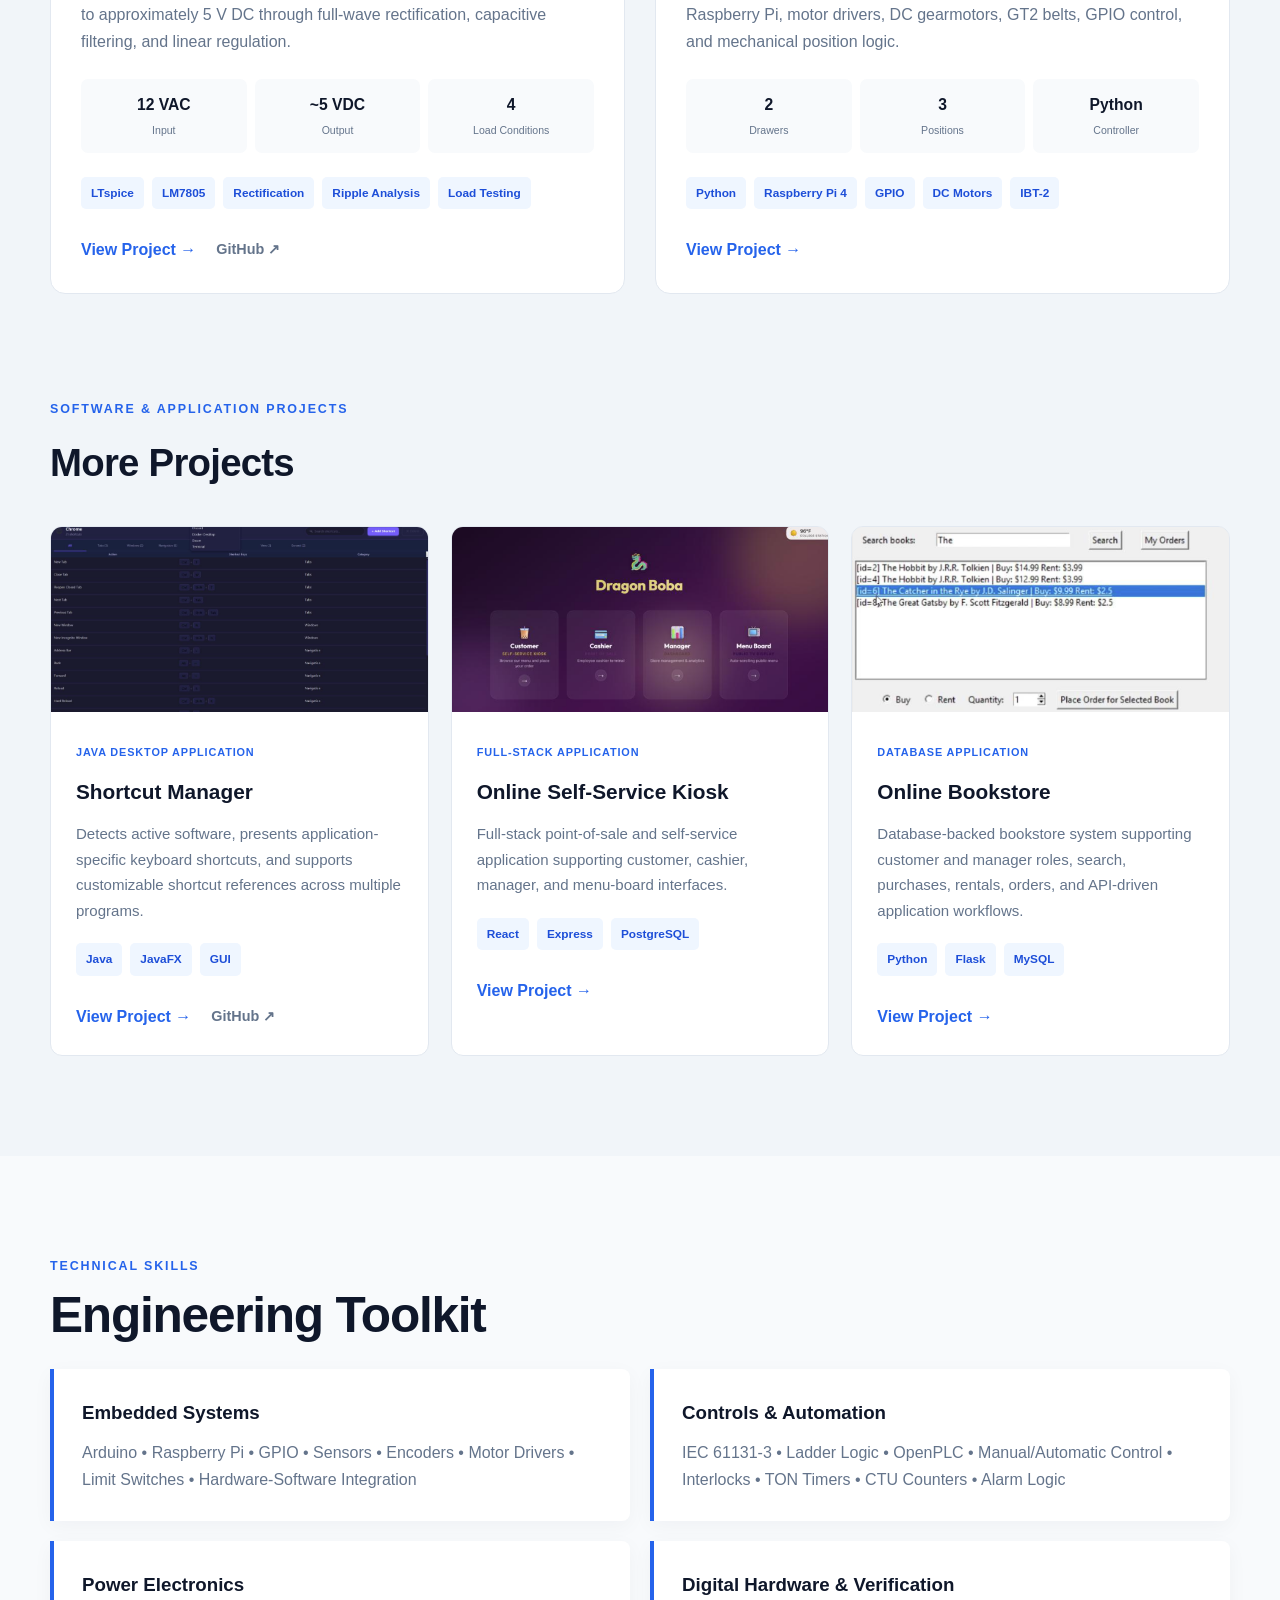
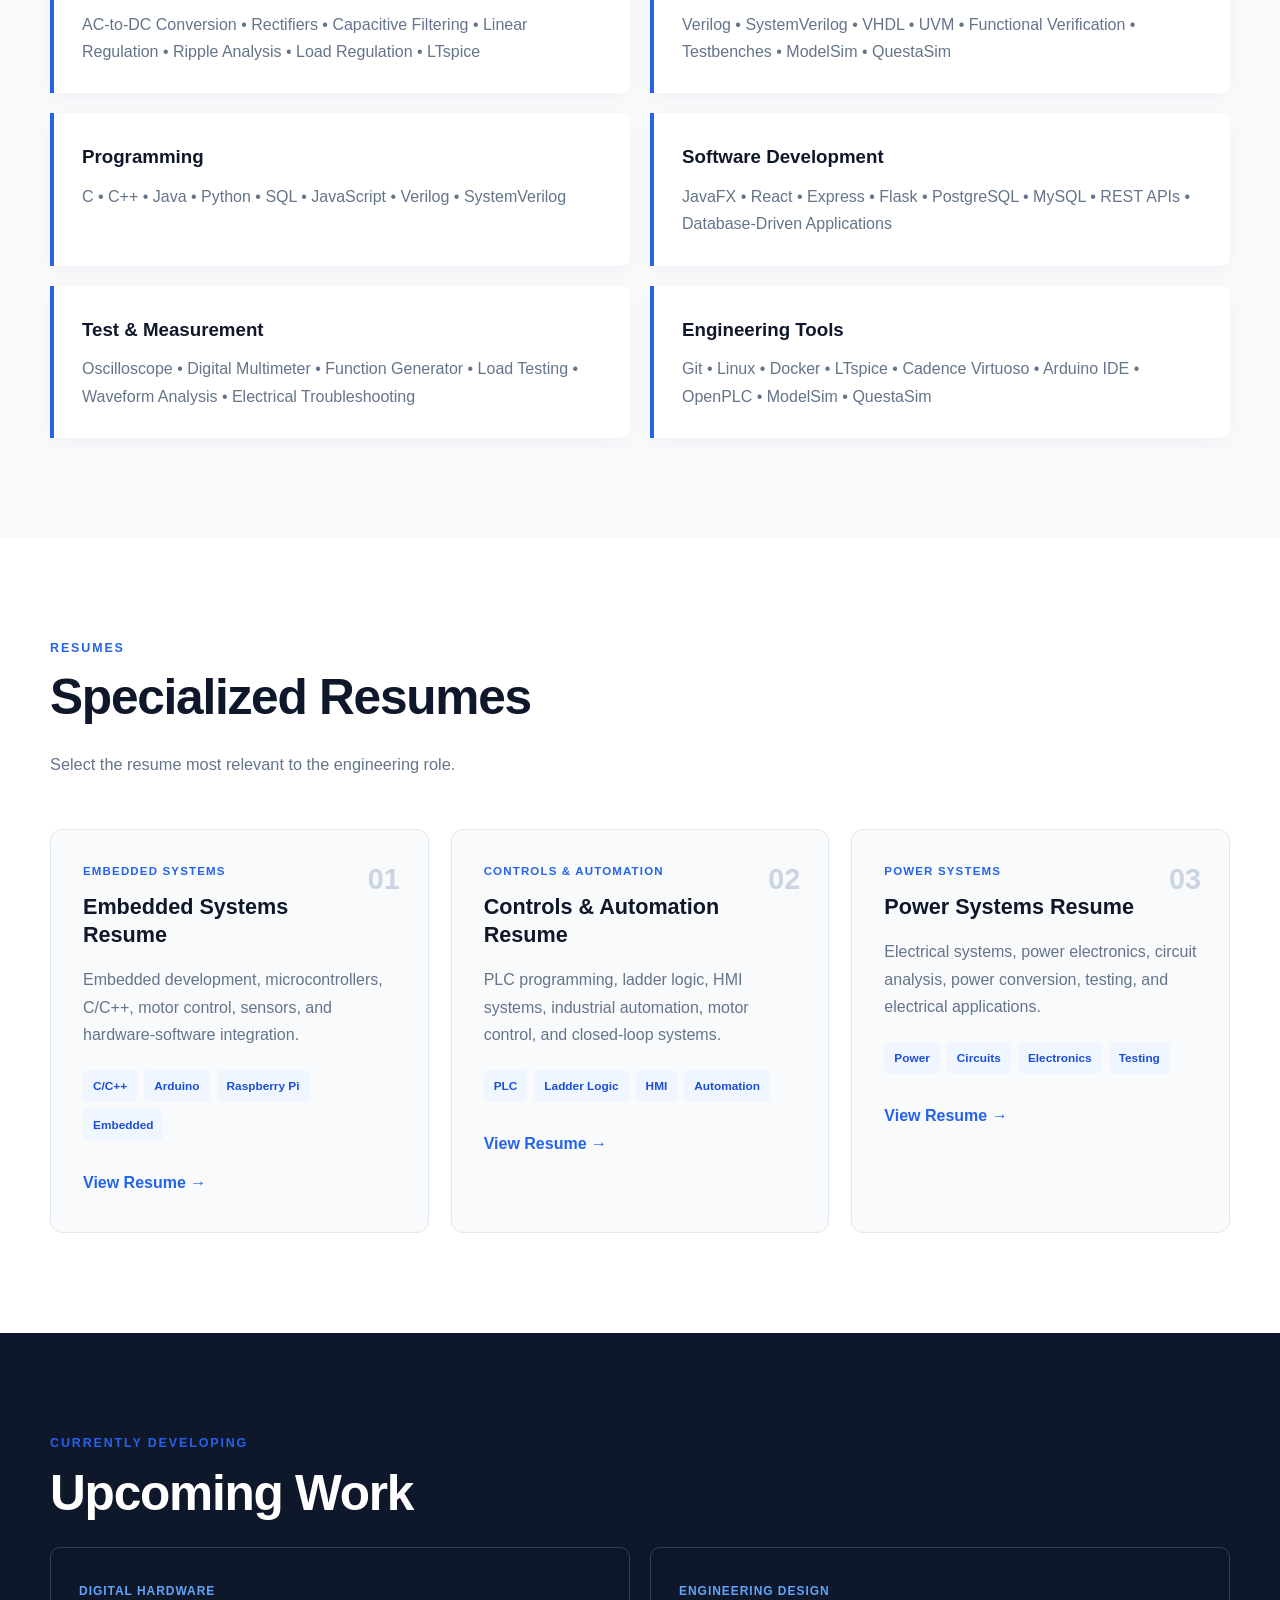
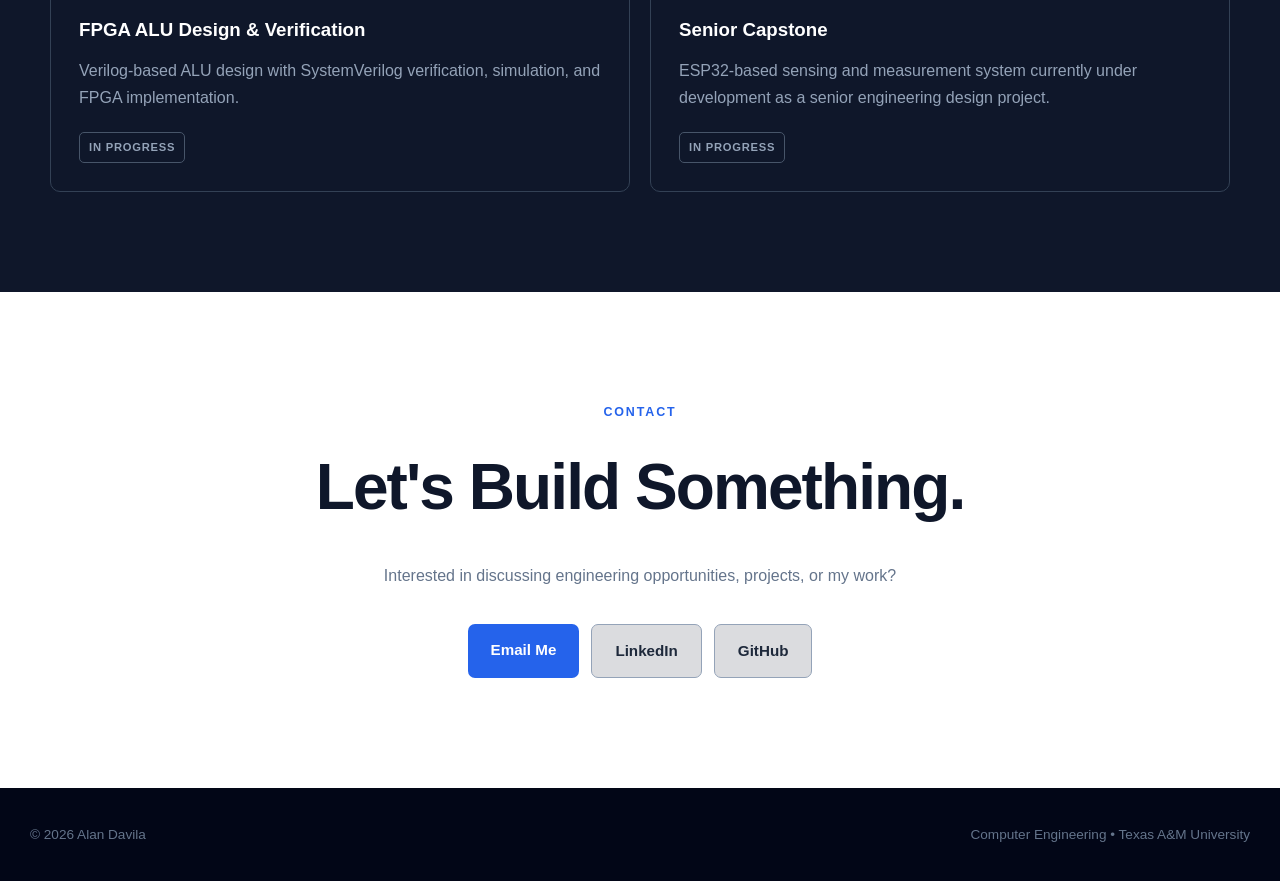
==== commit ccf2085c: "Update index.html" ====
--- a/index.html
+++ b/index.html
@@ -16,7 +16,7 @@
         content="Alan Davila's engineering portfolio featuring embedded systems, controls and automation, power electronics, digital hardware, and software development."
     >
 
-    <link rel="stylesheet" href="style.css?v=12">
+    <link rel="stylesheet" href="style.css?v=13">
 </head>
 
 
@@ -36,25 +36,15 @@
 
             <div class="nav-links">
 
-                <a href="#about">
-                    About
-                </a>
-
-                <a href="#projects">
-                    Projects
-                </a>
-
-                <a href="#skills">
-                    Skills
-                </a>
-
-                <a href="#resumes">
-                    Resumes
-                </a>
-
-                <a href="#contact">
-                    Contact
-                </a>
+                <a href="#about">About</a>
+
+                <a href="#projects">Projects</a>
+
+                <a href="#skills">Skills</a>
+
+                <a href="#resumes">Resumes</a>
+
+                <a href="#contact">Contact</a>
 
             </div>
 
@@ -133,8 +123,8 @@
                 Engineer. Builder. Problem Solver.
             </h2>
 
-
             <div class="about-grid">
+
 
                 <div class="about-text">
 
@@ -249,7 +239,7 @@
 
 
     <!-- ========================================
-         FEATURED ENGINEERING PROJECTS
+         PROJECTS
     ========================================= -->
 
     <section
@@ -278,7 +268,7 @@
 
 
                 <!-- ========================================
-                     PLC CONVEYOR
+                     PLC
                 ========================================= -->
 
                 <article class="visual-project-card">
@@ -314,6 +304,10 @@
                         <h3>
                             PLC Conveyor Control & HMI System
                         </h3>
+
+                        <p class="project-outcome">
+                            Manual/Automatic Control • Jam Detection • Part Counting
+                        </p>
 
                         <p>
                             Developed a simulated industrial conveyor
@@ -410,6 +404,10 @@
                             Arduino UNO R4 Closed-Loop Drawer Controller
                         </h3>
 
+                        <p class="project-outcome">
+                            Dual-Motor Closed-Loop Positioning
+                        </p>
+
                         <p>
                             Developed a dual-motor positioning system
                             using encoder feedback, limit switches,
@@ -502,6 +500,10 @@
                         <h3>
                             AC-to-DC Regulated Power Supply
                         </h3>
+
+                        <p class="project-outcome">
+                            12 VAC → Regulated ~5 VDC
+                        </p>
 
                         <p>
                             Designed and analyzed a regulated supply
@@ -605,6 +607,10 @@
                             Raspberry Pi 4 Automated Drawer System
                         </h3>
 
+                        <p class="project-outcome">
+                            Dual-Drawer Electromechanical Automation
+                        </p>
+
                         <p>
                             Built a dual-drawer electromechanical
                             automation system using a Raspberry Pi,
@@ -691,6 +697,7 @@
                             aria-label="View Shortcut Manager project"
                         ></a>
 
+
                         <div class="software-project-content">
 
                             <span class="small-project-category">
@@ -708,6 +715,7 @@
                                 references across multiple programs.
                             </p>
 
+
                             <div class="technology-list">
 
                                 <span>Java</span>
@@ -715,6 +723,7 @@
                                 <span>GUI</span>
 
                             </div>
+
 
                             <div class="project-action-row">
 
@@ -751,6 +760,7 @@
                             aria-label="View Self-Service Kiosk project"
                         ></a>
 
+
                         <div class="software-project-content">
 
                             <span class="small-project-category">
@@ -767,6 +777,7 @@
                                 manager, and menu-board interfaces.
                             </p>
 
+
                             <div class="technology-list">
 
                                 <span>React</span>
@@ -774,6 +785,7 @@
                                 <span>PostgreSQL</span>
 
                             </div>
+
 
                             <div class="project-action-row">
 
@@ -801,6 +813,7 @@
                             aria-label="View Online Bookstore project"
                         ></a>
 
+
                         <div class="software-project-content">
 
                             <span class="small-project-category">
@@ -818,6 +831,7 @@
                                 and API-driven application workflows.
                             </p>
 
+
                             <div class="technology-list">
 
                                 <span>Python</span>
@@ -825,6 +839,7 @@
                                 <span>MySQL</span>
 
                             </div>
+
 
                             <div class="project-action-row">
 
--- a/style.css
+++ b/style.css
@@ -8,9 +8,11 @@
     box-sizing: border-box;
 }
 
+
 html {
     scroll-behavior: smooth;
 }
+
 
 body {
     font-family:
@@ -21,10 +23,12 @@
         Helvetica,
         Arial,
         sans-serif;
+
     background: #f8fafc;
     color: #1e293b;
     line-height: 1.7;
 }
+
 
 a {
     text-decoration: none;
@@ -40,44 +44,62 @@
     position: sticky;
     top: 0;
     z-index: 1000;
-    background: rgba(15, 23, 42, 0.97);
-    border-bottom: 1px solid rgba(255, 255, 255, 0.1);
-}
+
+    background:
+        rgba(15, 23, 42, 0.97);
+
+    border-bottom:
+        1px solid rgba(255, 255, 255, 0.1);
+}
+
 
 .nav-container {
-    max-width: 1150px;
+    max-width: 1180px;
     margin: auto;
+
     min-height: 70px;
     padding: 0 30px;
+
     display: flex;
     justify-content: space-between;
     align-items: center;
 }
+
 
 .logo {
     display: flex;
     justify-content: center;
     align-items: center;
+
     width: 42px;
     height: 42px;
+
     border-radius: 8px;
+
     background: #2563eb;
     color: white;
+
     font-size: 1rem;
-    font-weight: 700;
-}
+    font-weight: 800;
+}
+
 
 .nav-links {
     display: flex;
     gap: 30px;
 }
 
+
 .nav-links a {
     color: #cbd5e1;
+
     font-size: 0.95rem;
     font-weight: 500;
-    transition: color 0.2s ease;
-}
+
+    transition:
+        color 0.2s ease;
+}
+
 
 .nav-links a:hover {
     color: white;
@@ -90,72 +112,101 @@
 
 .hero {
     position: relative;
+
     background:
         linear-gradient(
             90deg,
-            rgba(8, 12, 32, 0.96) 0%,
-            rgba(15, 23, 58, 0.91) 45%,
-            rgba(23, 37, 84, 0.78) 100%
+            rgba(8, 12, 32, 0.97) 0%,
+            rgba(15, 23, 58, 0.92) 48%,
+            rgba(23, 37, 84, 0.76) 100%
         ),
-        url("images/drawer-background.jpg");
+        url("images/site/hero-background.jpg");
+
     background-size: cover;
     background-position: center;
     background-repeat: no-repeat;
+
     color: white;
 }
 
+
 .hero-content {
-    position: relative;
-    z-index: 1;
-    max-width: 1150px;
+    max-width: 1180px;
     margin: auto;
-    min-height: 620px;
-    padding: 120px 30px;
+
+    min-height: 650px;
+
+    padding:
+        120px 30px;
+
     display: flex;
     flex-direction: column;
     justify-content: center;
 }
 
+
 .hero-label {
     color: #60a5fa;
-    font-size: 0.85rem;
-    font-weight: 700;
-    letter-spacing: 0.16em;
+
+    font-size: 0.82rem;
+    font-weight: 800;
+
+    letter-spacing: 0.17em;
+
     margin-bottom: 15px;
 }
 
+
 .hero h1 {
-    font-size: clamp(3.5rem, 8vw, 6.5rem);
-    line-height: 1;
-    letter-spacing: -0.05em;
+    font-size:
+        clamp(3.7rem, 8vw, 6.7rem);
+
+    line-height: 0.98;
+
+    letter-spacing: -0.055em;
+
+    margin-bottom: 28px;
+}
+
+
+.hero h2 {
+    max-width: 900px;
+
+    font-size:
+        clamp(1.3rem, 3vw, 2rem);
+
+    font-weight: 400;
+
+    color: #e2e8f0;
+
     margin-bottom: 25px;
 }
 
-.hero h2 {
-    max-width: 950px;
-    font-size: clamp(1.3rem, 3vw, 2rem);
-    font-weight: 400;
-    color: #cbd5e1;
-    margin-bottom: 30px;
-}
 
 .hero-description {
     max-width: 700px;
+
     color: #cbd5e1;
-    font-size: 1.1rem;
-    margin-bottom: 18px;
-}
+
+    font-size: 1.07rem;
+
+    margin-bottom: 16px;
+}
+
 
 .hero-status {
     color: #60a5fa;
+
     font-size: 0.9rem;
-    font-weight: 600;
+    font-weight: 700;
+
     margin-bottom: 35px;
 }
+
 
 .hero-buttons {
     display: flex;
-    gap: 15px;
+    gap: 14px;
     flex-wrap: wrap;
 }
 
@@ -166,34 +217,53 @@
 
 .button {
     display: inline-block;
-    padding: 13px 23px;
+
+    padding:
+        13px 23px;
+
     border-radius: 7px;
-    font-weight: 600;
+
+    font-weight: 650;
     font-size: 0.95rem;
-    transition: transform 0.2s ease, background 0.2s ease;
-}
+
+    transition:
+        transform 0.2s ease,
+        background 0.2s ease,
+        border-color 0.2s ease;
+}
+
 
 .button:hover {
-    transform: translateY(-2px);
-}
+    transform:
+        translateY(-2px);
+}
+
 
 .primary-button {
     background: #2563eb;
     color: white;
 }
 
+
 .primary-button:hover {
     background: #1d4ed8;
 }
 
+
 .secondary-button {
-    border: 1px solid #94a3b8;
+    border:
+        1px solid #94a3b8;
+
     color: inherit;
-    background: transparent;
-}
+
+    background:
+        rgba(15, 23, 42, 0.15);
+}
+
 
 .secondary-button:hover {
-    background: rgba(148, 163, 184, 0.12);
+    background:
+        rgba(148, 163, 184, 0.13);
 }
 
 
@@ -202,32 +272,50 @@
 ======================================== */
 
 .section {
-    padding: 100px 30px;
-}
+    padding:
+        100px 30px;
+}
+
 
 .section-container {
-    max-width: 1150px;
+    max-width: 1180px;
     margin: auto;
 }
+
 
 .section-label {
     color: #2563eb;
-    font-size: 0.8rem;
-    font-weight: 700;
+
+    font-size: 0.78rem;
+    font-weight: 800;
+
     letter-spacing: 0.15em;
+
     margin-bottom: 10px;
 }
+
 
 .section-title {
     color: #0f172a;
-    font-size: clamp(2rem, 5vw, 3rem);
+
+    font-size:
+        clamp(2.1rem, 5vw, 3.1rem);
+
     line-height: 1.15;
+
+    letter-spacing: -0.025em;
+
     margin-bottom: 25px;
 }
+
 
 .section-description {
     max-width: 760px;
+
     color: #64748b;
+
+    font-size: 1.02rem;
+
     margin-bottom: 50px;
 }
 
@@ -238,46 +326,74 @@
 
 .about-grid {
     display: grid;
-    grid-template-columns: 1.4fr 1fr;
+
+    grid-template-columns:
+        1.45fr 1fr;
+
     gap: 70px;
+
     align-items: start;
 }
+
 
 .about-text {
     font-size: 1.05rem;
+
     color: #475569;
 }
+
 
 .about-text p {
     margin-bottom: 20px;
 }
 
+
 .quick-info {
     background: white;
+
     padding: 30px;
-    border-radius: 10px;
-    border: 1px solid #e2e8f0;
-}
+
+    border-radius: 12px;
+
+    border:
+        1px solid #e2e8f0;
+
+    box-shadow:
+        0 10px 30px
+        rgba(15, 23, 42, 0.035);
+}
+
 
 .info-item {
-    padding: 17px 0;
-    border-bottom: 1px solid #e2e8f0;
+    padding:
+        17px 0;
+
+    border-bottom:
+        1px solid #e2e8f0;
+
     display: flex;
     flex-direction: column;
 }
 
+
 .info-item:last-child {
     border-bottom: none;
 }
 
+
 .info-title {
-    font-size: 0.75rem;
-    font-weight: 700;
-    letter-spacing: 0.08em;
     color: #64748b;
+
+    font-size: 0.72rem;
+    font-weight: 800;
+
+    letter-spacing: 0.09em;
+
     text-transform: uppercase;
+
     margin-bottom: 3px;
 }
+
 
 .info-item a {
     color: #2563eb;
@@ -285,228 +401,441 @@
 
 
 /* ========================================
-   FEATURED PROJECTS
+   PROJECT AREA
 ======================================== */
 
 .projects-section {
     background: #f1f5f9;
 }
 
+
+/* ========================================
+   FEATURED PROJECT CARDS
+======================================== */
+
 .featured-project-grid {
     display: grid;
-    grid-template-columns: repeat(2, minmax(0, 1fr));
+
+    grid-template-columns:
+        repeat(2, minmax(0, 1fr));
+
     gap: 30px;
 }
+
 
 .visual-project-card {
     overflow: hidden;
+
     background: white;
-    border: 1px solid #e2e8f0;
-    border-radius: 14px;
+
+    border:
+        1px solid #e2e8f0;
+
+    border-radius: 15px;
+
     transition:
         transform 0.25s ease,
         box-shadow 0.25s ease,
         border-color 0.25s ease;
 }
 
+
 .visual-project-card:hover {
-    transform: translateY(-6px);
-    border-color: #bfdbfe;
-    box-shadow: 0 22px 45px rgba(15, 23, 42, 0.10);
-}
+    transform:
+        translateY(-6px);
+
+    border-color:
+        #bfdbfe;
+
+    box-shadow:
+        0 22px 45px
+        rgba(15, 23, 42, 0.10);
+}
+
 
 .project-image {
     position: relative;
-    height: 260px;
+
+    display: block;
+
+    height: 280px;
+
+    overflow: hidden;
+
     background-size: cover;
     background-position: center;
+    background-repeat: no-repeat;
+
     background-color: #0f172a;
 }
+
 
 .project-image::after {
     content: "";
+
     position: absolute;
     inset: 0;
-    background: linear-gradient(
-        180deg,
-        rgba(15, 23, 42, 0.08),
-        rgba(15, 23, 42, 0.55)
-    );
-}
+
+    background:
+        linear-gradient(
+            180deg,
+            rgba(15, 23, 42, 0.03),
+            rgba(15, 23, 42, 0.58)
+        );
+
+    transition:
+        background 0.25s ease;
+}
+
+
+.visual-project-card:hover
+.project-image::after {
+    background:
+        linear-gradient(
+            180deg,
+            rgba(15, 23, 42, 0),
+            rgba(15, 23, 42, 0.48)
+        );
+}
+
+
+/* REAL IMAGE PATHS */
 
 .plc-image {
-    background-image: url("images/plc-ladder-main.png");
-}
+    background-image:
+        url("images/plc-conveyor/ladderlogic.png");
+
+    background-position: center;
+}
+
 
 .arduino-image {
-    background-image: url("images/arduino-drawer.jpg");
-}
+    background-image:
+        url("images/arduino-drawer/thumbnail.png");
+}
+
 
 .power-image {
-    background-image: url("images/power-supply.jpg");
-}
+    background-image:
+        url("images/power-supply/thumbnail.png");
+}
+
 
 .raspberry-image {
-    background-image: url("images/raspberry-pi-drawer.jpg");
-}
+    background-image:
+        url("images/raspberry-pi-drawer/thumbnail.png");
+}
+
 
 .project-image-label {
     position: absolute;
+
     z-index: 2;
+
     left: 22px;
     bottom: 18px;
-    padding: 6px 10px;
+
+    padding:
+        6px 10px;
+
     border-radius: 5px;
-    background: rgba(15, 23, 42, 0.82);
+
+    background:
+        rgba(15, 23, 42, 0.87);
+
     color: white;
-    font-size: 0.72rem;
-    font-weight: 700;
+
+    font-size: 0.7rem;
+    font-weight: 800;
+
     letter-spacing: 0.09em;
 }
+
 
 .visual-project-content {
     padding: 30px;
 }
 
+
 .project-topline {
     display: flex;
+
     justify-content: space-between;
     align-items: center;
+
     gap: 15px;
+
     margin-bottom: 12px;
+
     color: #94a3b8;
-    font-size: 0.7rem;
-    font-weight: 700;
+
+    font-size: 0.69rem;
+    font-weight: 800;
+
     letter-spacing: 0.08em;
 }
 
+
 .complete-dot {
-    color: #047857;
-}
+    color: #059669;
+}
+
 
 .visual-project-card h3 {
     color: #0f172a;
+
     font-size: 1.55rem;
+
     line-height: 1.3;
+
     margin-bottom: 15px;
 }
+
 
 .visual-project-card p {
     color: #64748b;
+
     margin-bottom: 18px;
 }
+
+
+/* ========================================
+   RESULT STRIPS
+======================================== */
 
 .result-strip {
     display: grid;
-    grid-template-columns: repeat(3, 1fr);
+
+    grid-template-columns:
+        repeat(3, minmax(0, 1fr));
+
     gap: 8px;
-    margin: 24px 0;
-}
+
+    margin:
+        24px 0;
+}
+
 
 .result-strip div {
-    padding: 13px 10px;
+    padding:
+        13px 8px;
+
     border-radius: 7px;
+
     background: #f8fafc;
+
     text-align: center;
 }
+
 
 .result-strip strong {
     display: block;
+
     color: #0f172a;
-    font-size: 1rem;
-}
+
+    font-size: 0.98rem;
+    font-weight: 750;
+}
+
 
 .result-strip span {
     display: block;
+
     color: #64748b;
-    font-size: 0.68rem;
-    margin-top: 2px;
-}
-
-.project-action-row {
-    margin-top: 26px;
-}
-
-.project-main-link {
-    color: #2563eb;
-    font-weight: 700;
-}
-
-.project-main-link:hover {
-    text-decoration: underline;
-}
-
-
-/* ========================================
-   ADDITIONAL PROJECTS
-======================================== */
-
-.additional-projects {
-    margin-top: 100px;
-}
-
-.secondary-project-title {
-    color: #0f172a;
-    font-size: 2rem;
-    margin-bottom: 30px;
-}
-
-.small-project-grid {
-    display: grid;
-    grid-template-columns: repeat(3, minmax(0, 1fr));
-    gap: 20px;
-}
-
-.small-project-card {
-    padding: 28px;
-    background: white;
-    border: 1px solid #e2e8f0;
-    border-radius: 10px;
-}
-
-.small-project-category {
-    color: #2563eb;
-    font-size: 0.7rem;
-    font-weight: 700;
-    letter-spacing: 0.08em;
-}
-
-.small-project-card h3 {
-    color: #0f172a;
-    margin: 12px 0;
-}
-
-.small-project-card p {
-    color: #64748b;
-}
-
-.small-project-link {
-    display: inline-block;
-    margin-top: 22px;
-    color: #2563eb;
-    font-weight: 700;
-}
-
-
-/* ========================================
-   TAGS
+
+    font-size: 0.66rem;
+
+    margin-top: 3px;
+}
+
+
+/* ========================================
+   TECHNOLOGY TAGS
 ======================================== */
 
 .technology-list {
     display: flex;
+
     flex-wrap: wrap;
+
     gap: 8px;
+
     margin-top: 20px;
 }
+
 
 .technology-list span,
 .resume-tags span {
     background: #eff6ff;
+
     color: #1d4ed8;
-    padding: 6px 10px;
+
+    padding:
+        6px 10px;
+
     border-radius: 5px;
-    font-size: 0.76rem;
-    font-weight: 600;
+
+    font-size: 0.74rem;
+    font-weight: 650;
+}
+
+
+/* ========================================
+   PROJECT LINKS
+======================================== */
+
+.project-action-row {
+    display: flex;
+
+    align-items: center;
+
+    gap: 20px;
+
+    flex-wrap: wrap;
+
+    margin-top: 27px;
+}
+
+
+.project-main-link {
+    color: #2563eb;
+
+    font-weight: 750;
+}
+
+
+.project-secondary-link {
+    color: #64748b;
+
+    font-weight: 650;
+
+    font-size: 0.9rem;
+}
+
+
+.project-main-link:hover,
+.project-secondary-link:hover {
+    text-decoration: underline;
+}
+
+
+/* ========================================
+   ADDITIONAL PROJECTS
+======================================== */
+
+.additional-projects {
+    margin-top: 105px;
+}
+
+
+.secondary-project-title {
+    color: #0f172a;
+
+    font-size:
+        clamp(1.8rem, 4vw, 2.4rem);
+
+    letter-spacing: -0.02em;
+
+    margin-bottom: 30px;
+}
+
+
+.software-project-grid {
+    display: grid;
+
+    grid-template-columns:
+        repeat(3, minmax(0, 1fr));
+
+    gap: 22px;
+}
+
+
+.software-project-card {
+    overflow: hidden;
+
+    background: white;
+
+    border:
+        1px solid #e2e8f0;
+
+    border-radius: 12px;
+
+    transition:
+        transform 0.25s ease,
+        box-shadow 0.25s ease;
+}
+
+
+.software-project-card:hover {
+    transform:
+        translateY(-4px);
+
+    box-shadow:
+        0 16px 30px
+        rgba(15, 23, 42, 0.08);
+}
+
+
+.software-image {
+    display: block;
+
+    height: 185px;
+
+    background-size: cover;
+    background-position: center;
+    background-repeat: no-repeat;
+
+    background-color: #e2e8f0;
+}
+
+
+.shortcut-image {
+    background-image:
+        url("images/shortcut-manager/thumbnail.png");
+}
+
+
+.kiosk-image {
+    background-image:
+        url("images/kiosk/thumbnail.png");
+}
+
+
+.bookstore-image {
+    background-image:
+        url("images/bookstore/thumbnail.png");
+}
+
+
+.software-project-content {
+    padding: 25px;
+}
+
+
+.small-project-category {
+    color: #2563eb;
+
+    font-size: 0.68rem;
+    font-weight: 800;
+
+    letter-spacing: 0.08em;
+}
+
+
+.software-project-card h3 {
+    color: #0f172a;
+
+    font-size: 1.3rem;
+
+    margin:
+        10px 0 12px;
+}
+
+
+.software-project-card p {
+    color: #64748b;
+
+    font-size: 0.94rem;
 }
 
 
@@ -516,22 +845,37 @@
 
 .skills-grid {
     display: grid;
-    grid-template-columns: repeat(2, minmax(0, 1fr));
+
+    grid-template-columns:
+        repeat(2, minmax(0, 1fr));
+
     gap: 20px;
 }
+
 
 .skill-card {
     padding: 28px;
-    border-left: 4px solid #2563eb;
+
+    border-left:
+        4px solid #2563eb;
+
     background: white;
-    border-radius: 0 8px 8px 0;
-    box-shadow: 0 5px 20px rgba(15, 23, 42, 0.04);
-}
+
+    border-radius:
+        0 8px 8px 0;
+
+    box-shadow:
+        0 5px 20px
+        rgba(15, 23, 42, 0.04);
+}
+
 
 .skill-card h3 {
     color: #0f172a;
+
     margin-bottom: 10px;
 }
+
 
 .skill-card p {
     color: #64748b;
@@ -546,133 +890,211 @@
     background: white;
 }
 
+
 .resume-grid {
     display: grid;
-    grid-template-columns: repeat(3, minmax(0, 1fr));
+
+    grid-template-columns:
+        repeat(3, minmax(0, 1fr));
+
     gap: 22px;
 }
+
 
 .resume-card {
     position: relative;
+
     padding: 32px;
+
     background: #f8fafc;
-    border: 1px solid #e2e8f0;
+
+    border:
+        1px solid #e2e8f0;
+
     border-radius: 12px;
+
     min-width: 0;
+
     transition:
         transform 0.25s ease,
         box-shadow 0.25s ease,
         border-color 0.25s ease;
 }
 
+
 .resume-card:hover {
-    transform: translateY(-5px);
-    border-color: #bfdbfe;
-    box-shadow: 0 18px 35px rgba(15, 23, 42, 0.08);
-}
+    transform:
+        translateY(-5px);
+
+    border-color:
+        #bfdbfe;
+
+    box-shadow:
+        0 18px 35px
+        rgba(15, 23, 42, 0.08);
+}
+
 
 .resume-number {
     position: absolute;
+
     top: 25px;
     right: 28px;
+
     color: #cbd5e1;
+
     font-size: 1.8rem;
     font-weight: 700;
 }
 
+
 .resume-category {
     color: #2563eb;
+
     font-size: 0.72rem;
-    font-weight: 700;
+    font-weight: 800;
+
     letter-spacing: 0.1em;
+
     margin-bottom: 12px;
 }
+
 
 .resume-card h3 {
     max-width: 80%;
+
     color: #0f172a;
+
     font-size: 1.35rem;
+
     line-height: 1.3;
+
     margin-bottom: 17px;
 }
 
-.resume-card > p:not(.resume-category) {
+
+.resume-card
+> p:not(.resume-category) {
     color: #64748b;
+
     margin-bottom: 22px;
 }
+
 
 .resume-tags {
     display: flex;
+
     flex-wrap: wrap;
+
     gap: 7px;
+
     margin-bottom: 28px;
 }
+
 
 .resume-button {
     display: inline-block;
+
     color: #2563eb;
-    font-weight: 600;
+
+    font-weight: 650;
+
     padding-bottom: 3px;
-    border-bottom: 1px solid transparent;
-    transition: border-color 0.2s ease;
-}
+
+    border-bottom:
+        1px solid transparent;
+
+    transition:
+        border-color 0.2s ease;
+}
+
 
 .resume-button:hover {
-    border-color: #2563eb;
-}
-
-
-/* ========================================
-   FUTURE
+    border-color:
+        #2563eb;
+}
+
+
+/* ========================================
+   CURRENT WORK
 ======================================== */
 
 .future-section {
     background: #0f172a;
 }
 
-.future-section .section-title {
+
+.future-section
+.section-title {
     color: white;
 }
+
 
 .future-grid {
     display: grid;
-    grid-template-columns: repeat(2, minmax(0, 1fr));
+
+    grid-template-columns:
+        repeat(2, minmax(0, 1fr));
+
     gap: 20px;
 }
 
+
 .future-card {
-    border: 1px solid #334155;
+    border:
+        1px solid #334155;
+
     border-radius: 10px;
+
     padding: 28px;
+
     color: white;
 }
+
 
 .future-card > span {
     color: #60a5fa;
+
     font-size: 0.75rem;
-    font-weight: 700;
+    font-weight: 800;
+
     text-transform: uppercase;
+
     letter-spacing: 0.08em;
 }
 
+
 .future-card h3 {
-    margin: 15px 0;
+    margin:
+        15px 0;
+
     line-height: 1.3;
 }
+
 
 .future-card p {
     color: #94a3b8;
 }
 
+
 .status {
     display: inline-block;
+
     margin-top: 20px;
-    padding: 5px 9px;
-    border: 1px solid #475569;
+
+    padding:
+        5px 9px;
+
+    border:
+        1px solid #475569;
+
     border-radius: 5px;
+
     color: #94a3b8;
+
     font-size: 0.7rem;
-    font-weight: 700;
+    font-weight: 800;
+
     letter-spacing: 0.07em;
 }
 
@@ -683,34 +1105,54 @@
 
 .contact-section {
     background: white;
-    padding: 110px 30px;
-}
+
+    padding:
+        110px 30px;
+}
+
 
 .contact-container {
     max-width: 800px;
+
     margin: auto;
+
     text-align: center;
 }
+
 
 .contact-container h2 {
     color: #0f172a;
-    font-size: clamp(2.5rem, 6vw, 4rem);
+
+    font-size:
+        clamp(2.5rem, 6vw, 4rem);
+
+    letter-spacing: -0.03em;
+
     margin-bottom: 20px;
 }
 
-.contact-container > p:not(.section-label) {
+
+.contact-container
+> p:not(.section-label) {
     color: #64748b;
+
     margin-bottom: 35px;
 }
+
 
 .contact-buttons {
     display: flex;
+
     justify-content: center;
+
     gap: 12px;
+
     flex-wrap: wrap;
 }
 
-.contact-section .secondary-button {
+
+.contact-section
+.secondary-button {
     color: #1e293b;
 }
 
@@ -721,167 +1163,277 @@
 
 footer {
     background: #020617;
+
     color: #64748b;
-    padding: 35px 30px;
+
+    padding:
+        35px 30px;
+
     display: flex;
+
     justify-content: space-between;
+
     gap: 15px;
+
     font-size: 0.85rem;
 }
 
 
 /* ========================================
-   CASE STUDY PAGE
+   PROJECT DETAIL PAGE SUPPORT
 ======================================== */
 
 .project-page {
     background: #f8fafc;
 }
 
+
 .case-study-container {
     max-width: 1050px;
+
     margin: auto;
-    padding: 0 30px;
-}
+
+    padding:
+        0 30px;
+}
+
 
 .case-study-hero {
-    padding: 110px 0 90px;
-    background: linear-gradient(135deg, #0f172a, #172554);
+    padding:
+        110px 0 90px;
+
+    background:
+        linear-gradient(
+            135deg,
+            #0f172a,
+            #172554
+        );
+
     color: white;
 }
+
 
 .case-study-hero h1 {
     max-width: 900px;
-    font-size: clamp(2.8rem, 7vw, 5rem);
+
+    font-size:
+        clamp(2.8rem, 7vw, 5rem);
+
     line-height: 1.05;
+
+    letter-spacing: -0.04em;
+
     margin-bottom: 25px;
 }
+
 
 .case-study-intro {
     max-width: 800px;
+
     color: #cbd5e1;
+
     font-size: 1.15rem;
+
     margin-bottom: 30px;
 }
 
+
 .case-section {
-    padding: 80px 0;
-    border-bottom: 1px solid #e2e8f0;
-}
+    padding:
+        80px 0;
+
+    border-bottom:
+        1px solid #e2e8f0;
+}
+
 
 .case-section h2 {
     color: #0f172a;
-    font-size: clamp(2rem, 5vw, 3rem);
+
+    font-size:
+        clamp(2rem, 5vw, 3rem);
+
     margin-bottom: 25px;
 }
+
 
 .case-section > p {
     max-width: 850px;
+
     color: #475569;
+
     font-size: 1.05rem;
+
     margin-bottom: 20px;
 }
+
 
 .case-image {
     width: 100%;
-    max-height: 700px;
+
+    max-height: 720px;
+
     object-fit: contain;
+
     background: white;
-    border: 1px solid #e2e8f0;
+
+    border:
+        1px solid #e2e8f0;
+
     border-radius: 12px;
-    margin: 20px 0 30px;
-}
+
+    margin:
+        20px 0 30px;
+}
+
 
 .architecture-flow {
     display: flex;
+
     flex-wrap: wrap;
+
     gap: 14px;
+
     align-items: center;
+
     margin-top: 35px;
 }
 
+
 .architecture-flow div {
-    padding: 16px 20px;
+    padding:
+        16px 20px;
+
     background: white;
-    border: 1px solid #dbeafe;
+
+    border:
+        1px solid #dbeafe;
+
     border-radius: 8px;
+
     color: #0f172a;
-    font-weight: 600;
-}
+
+    font-weight: 650;
+}
+
 
 .architecture-flow span {
     color: #2563eb;
+
     font-size: 1.5rem;
 }
+
 
 .case-results {
     display: grid;
-    grid-template-columns: repeat(3, 1fr);
+
+    grid-template-columns:
+        repeat(3, 1fr);
+
     gap: 15px;
-    margin: 30px 0;
-}
+
+    margin:
+        30px 0;
+}
+
 
 .case-results div {
     padding: 25px;
+
     background: white;
-    border: 1px solid #e2e8f0;
+
+    border:
+        1px solid #e2e8f0;
+
     border-radius: 10px;
 }
+
 
 .case-results strong {
     display: block;
+
     color: #2563eb;
-    font-size: 1.5rem;
+
+    font-size: 1.45rem;
+
     margin-bottom: 5px;
 }
+
 
 .case-results span {
     color: #64748b;
 }
 
+
 .mode-grid {
     display: grid;
-    grid-template-columns: repeat(2, 1fr);
+
+    grid-template-columns:
+        repeat(2, 1fr);
+
     gap: 20px;
 }
+
 
 .mode-card {
     padding: 30px;
+
     background: white;
-    border: 1px solid #e2e8f0;
+
+    border:
+        1px solid #e2e8f0;
+
     border-radius: 10px;
 }
+
 
 .mode-card h3 {
     color: #0f172a;
+
     margin-bottom: 10px;
 }
+
 
 .mode-card p {
     color: #64748b;
 }
 
+
 .takeaway-grid {
     display: grid;
-    grid-template-columns: repeat(2, 1fr);
+
+    grid-template-columns:
+        repeat(2, 1fr);
+
     gap: 12px;
 }
 
+
 .takeaway-grid div {
-    padding: 14px 18px;
+    padding:
+        14px 18px;
+
     background: #eff6ff;
+
     border-radius: 7px;
+
     color: #1d4ed8;
-    font-weight: 600;
-}
+
+    font-weight: 650;
+}
+
 
 .case-study-footer {
-    padding: 90px 0;
+    padding:
+        90px 0;
+
     text-align: center;
 }
+
 
 .case-study-footer h2 {
     color: #0f172a;
+
     margin-bottom: 25px;
 }
 
@@ -893,70 +1445,110 @@
 @media (max-width: 900px) {
 
     .about-grid {
-        grid-template-columns: 1fr;
+        grid-template-columns:
+            1fr;
+
         gap: 35px;
     }
 
+
     .featured-project-grid {
-        grid-template-columns: 1fr;
-    }
-
-    .small-project-grid {
-        grid-template-columns: 1fr;
-    }
+        grid-template-columns:
+            1fr;
+    }
+
+
+    .software-project-grid {
+        grid-template-columns:
+            1fr;
+    }
+
 
     .resume-grid {
-        grid-template-columns: 1fr;
-    }
+        grid-template-columns:
+            1fr;
+    }
+
 
     .future-grid {
-        grid-template-columns: 1fr;
-    }
-}
+        grid-template-columns:
+            1fr;
+    }
+
+}
+
 
 @media (max-width: 700px) {
 
     .nav-container {
-        padding: 0 20px;
-    }
+        padding:
+            0 20px;
+    }
+
 
     .nav-links {
         gap: 13px;
     }
 
+
     .nav-links a {
         font-size: 0.78rem;
     }
 
+
     .hero-content {
-        padding: 90px 20px;
-        min-height: 540px;
-    }
+        min-height: 560px;
+
+        padding:
+            90px 20px;
+    }
+
 
     .section {
-        padding: 75px 20px;
-    }
+        padding:
+            75px 20px;
+    }
+
+
+    .project-image {
+        height: 230px;
+    }
+
 
     .skills-grid {
-        grid-template-columns: 1fr;
-    }
+        grid-template-columns:
+            1fr;
+    }
+
+
+    .result-strip {
+        grid-template-columns:
+            1fr;
+    }
+
 
     .case-results,
     .mode-grid,
-    .takeaway-grid,
-    .result-strip {
-        grid-template-columns: 1fr;
-    }
+    .takeaway-grid {
+        grid-template-columns:
+            1fr;
+    }
+
 
     .case-study-container {
-        padding: 0 20px;
-    }
+        padding:
+            0 20px;
+    }
+
 
     footer {
         flex-direction: column;
+
         text-align: center;
     }
-}
+
+}
+
 
 @media (max-width: 520px) {
 
@@ -964,26 +1556,43 @@
         gap: 10px;
     }
 
+
     .nav-links a {
-        font-size: 0.72rem;
-    }
+        font-size: 0.71rem;
+    }
+
 
     .logo {
         width: 38px;
         height: 38px;
     }
 
+
     .hero h1 {
         font-size: 3.4rem;
     }
+
 
     .hero-buttons {
         flex-direction: column;
         align-items: flex-start;
     }
 
+
     .button {
         width: 100%;
+
         text-align: center;
     }
-}
+
+
+    .visual-project-content {
+        padding: 24px;
+    }
+
+
+    .software-project-content {
+        padding: 22px;
+    }
+
+}
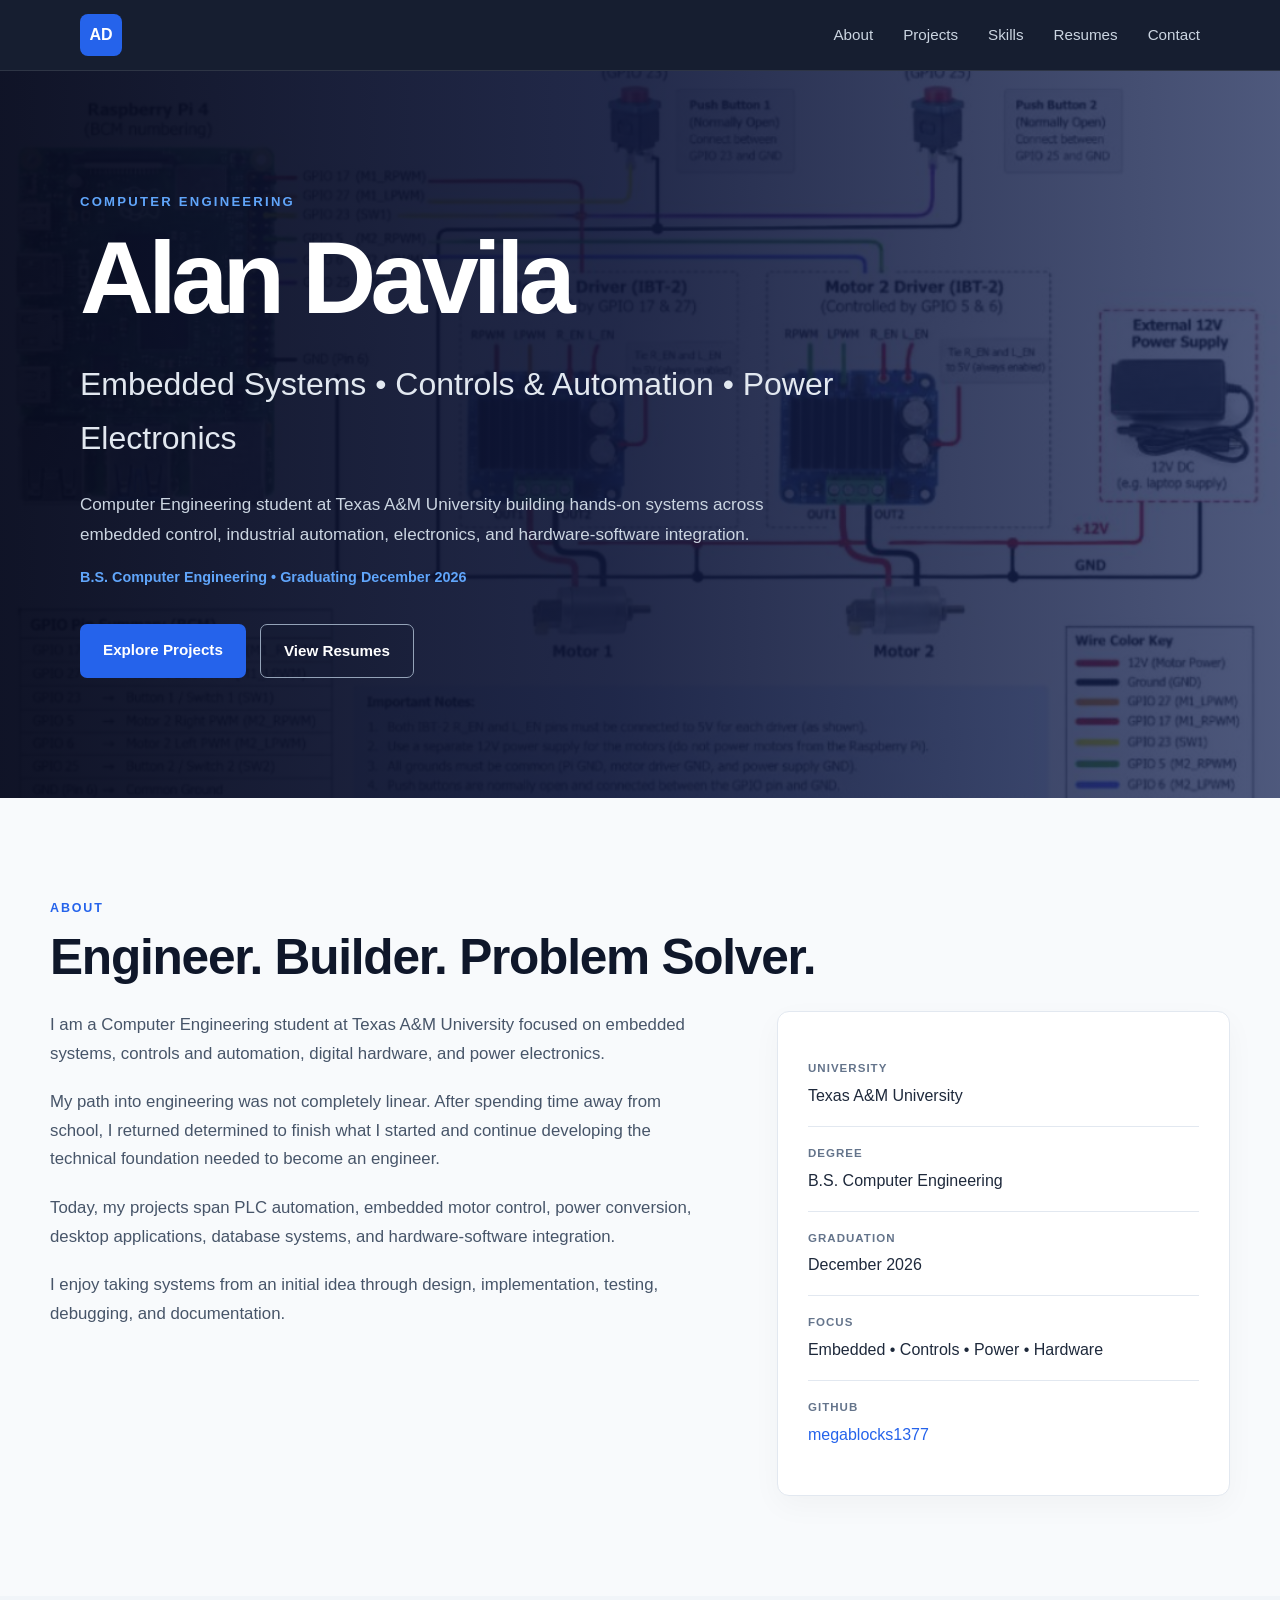
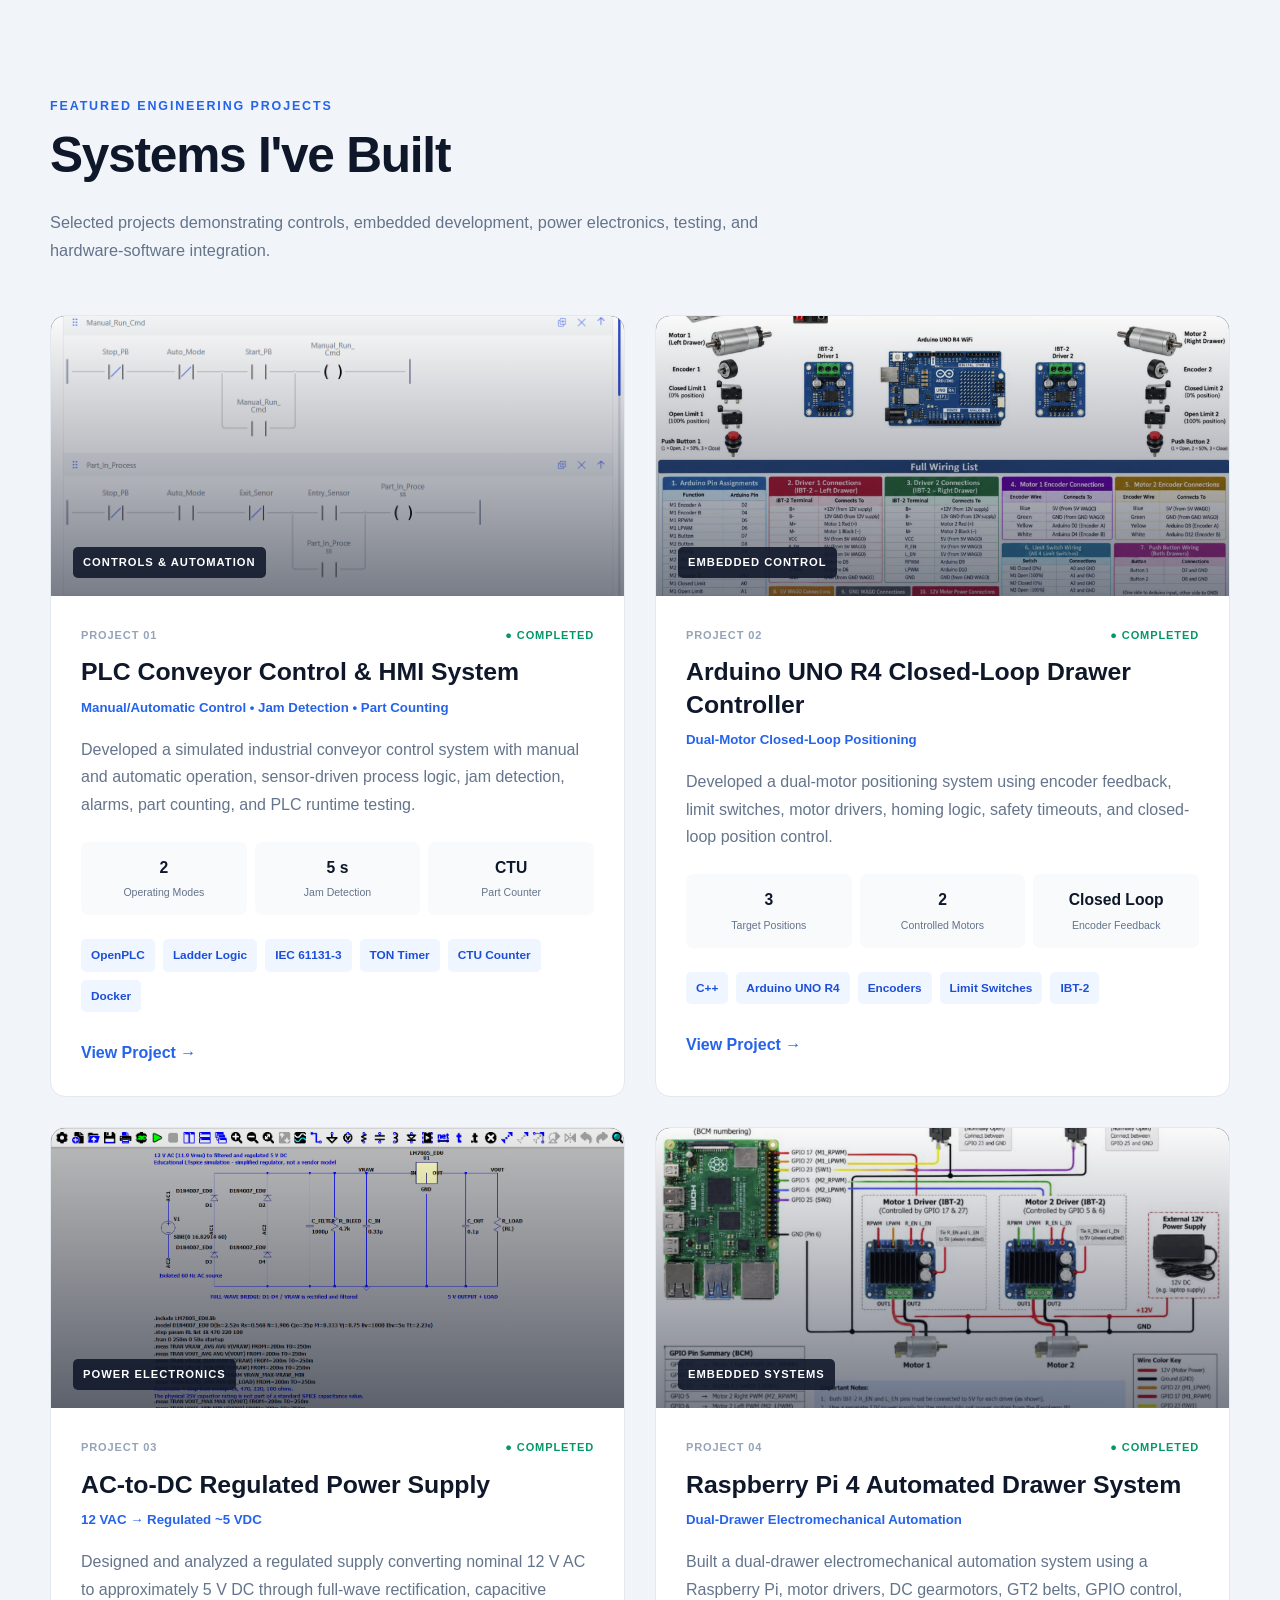
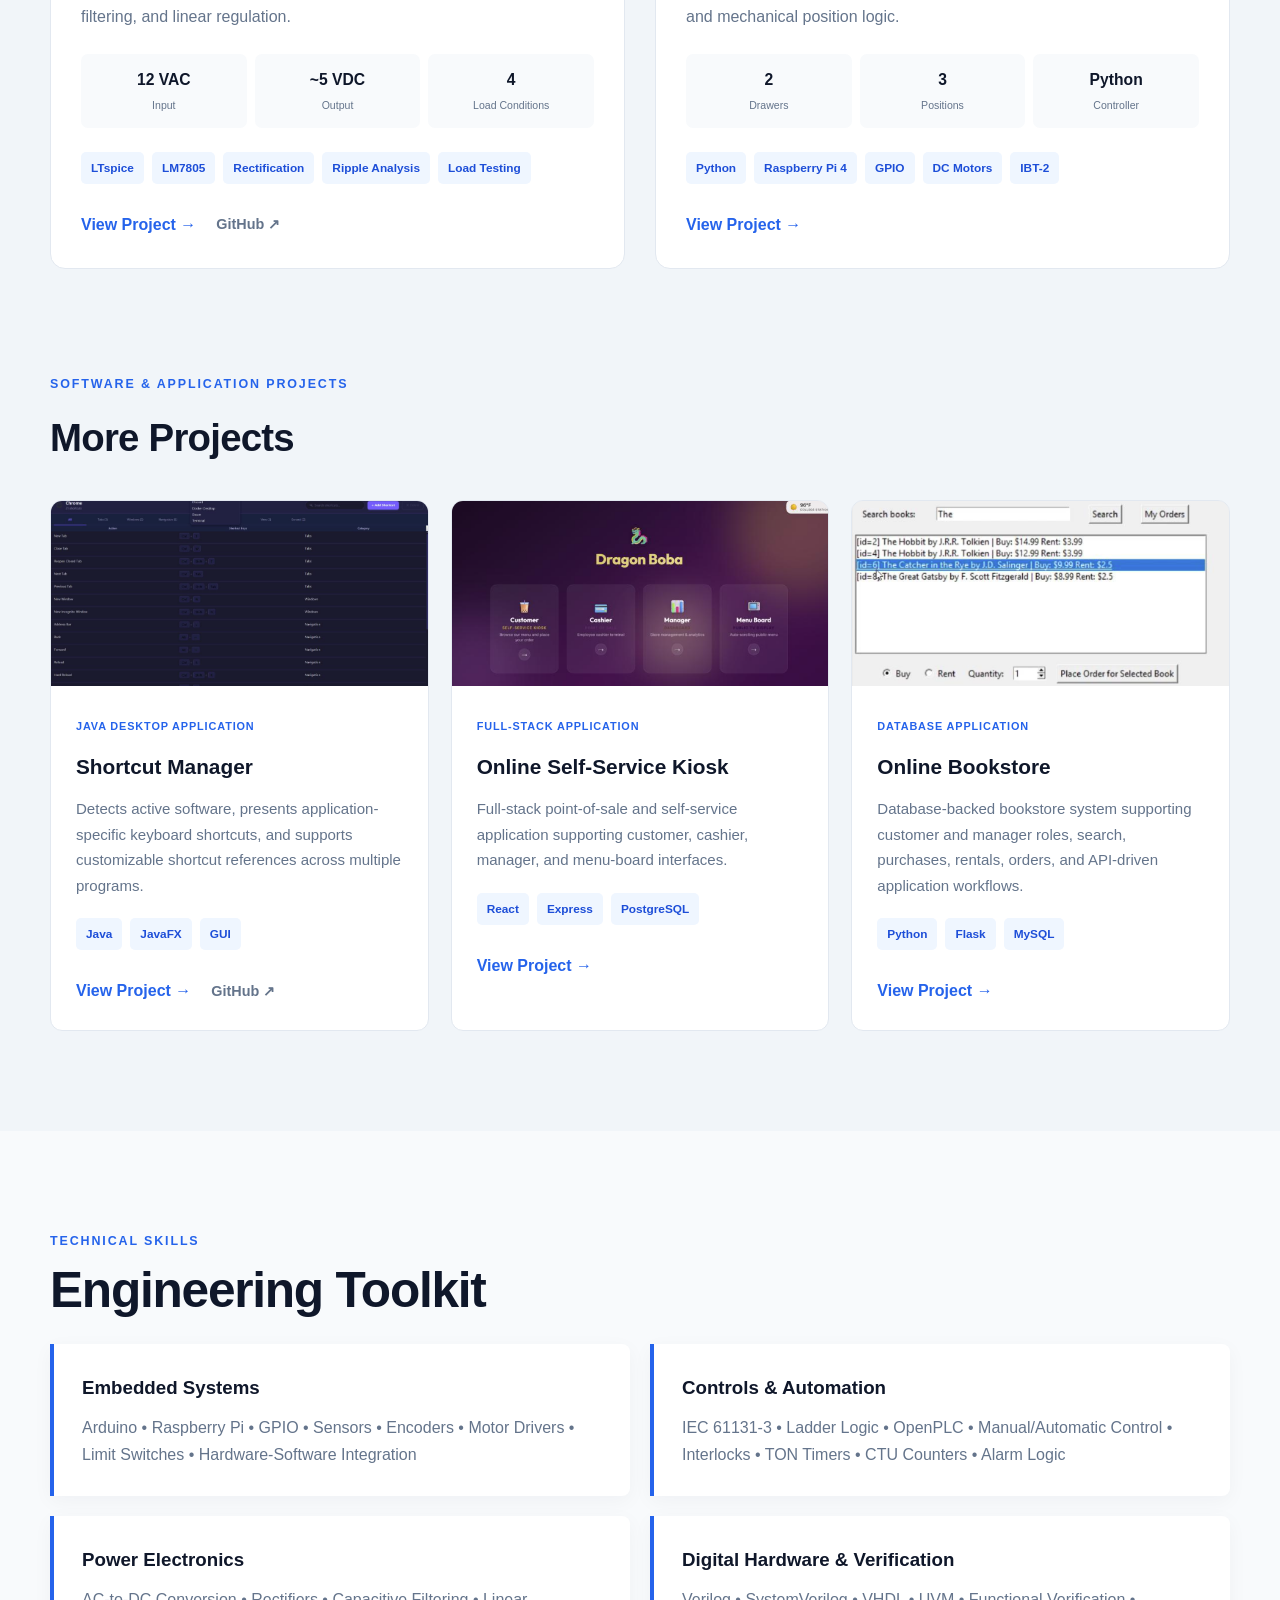
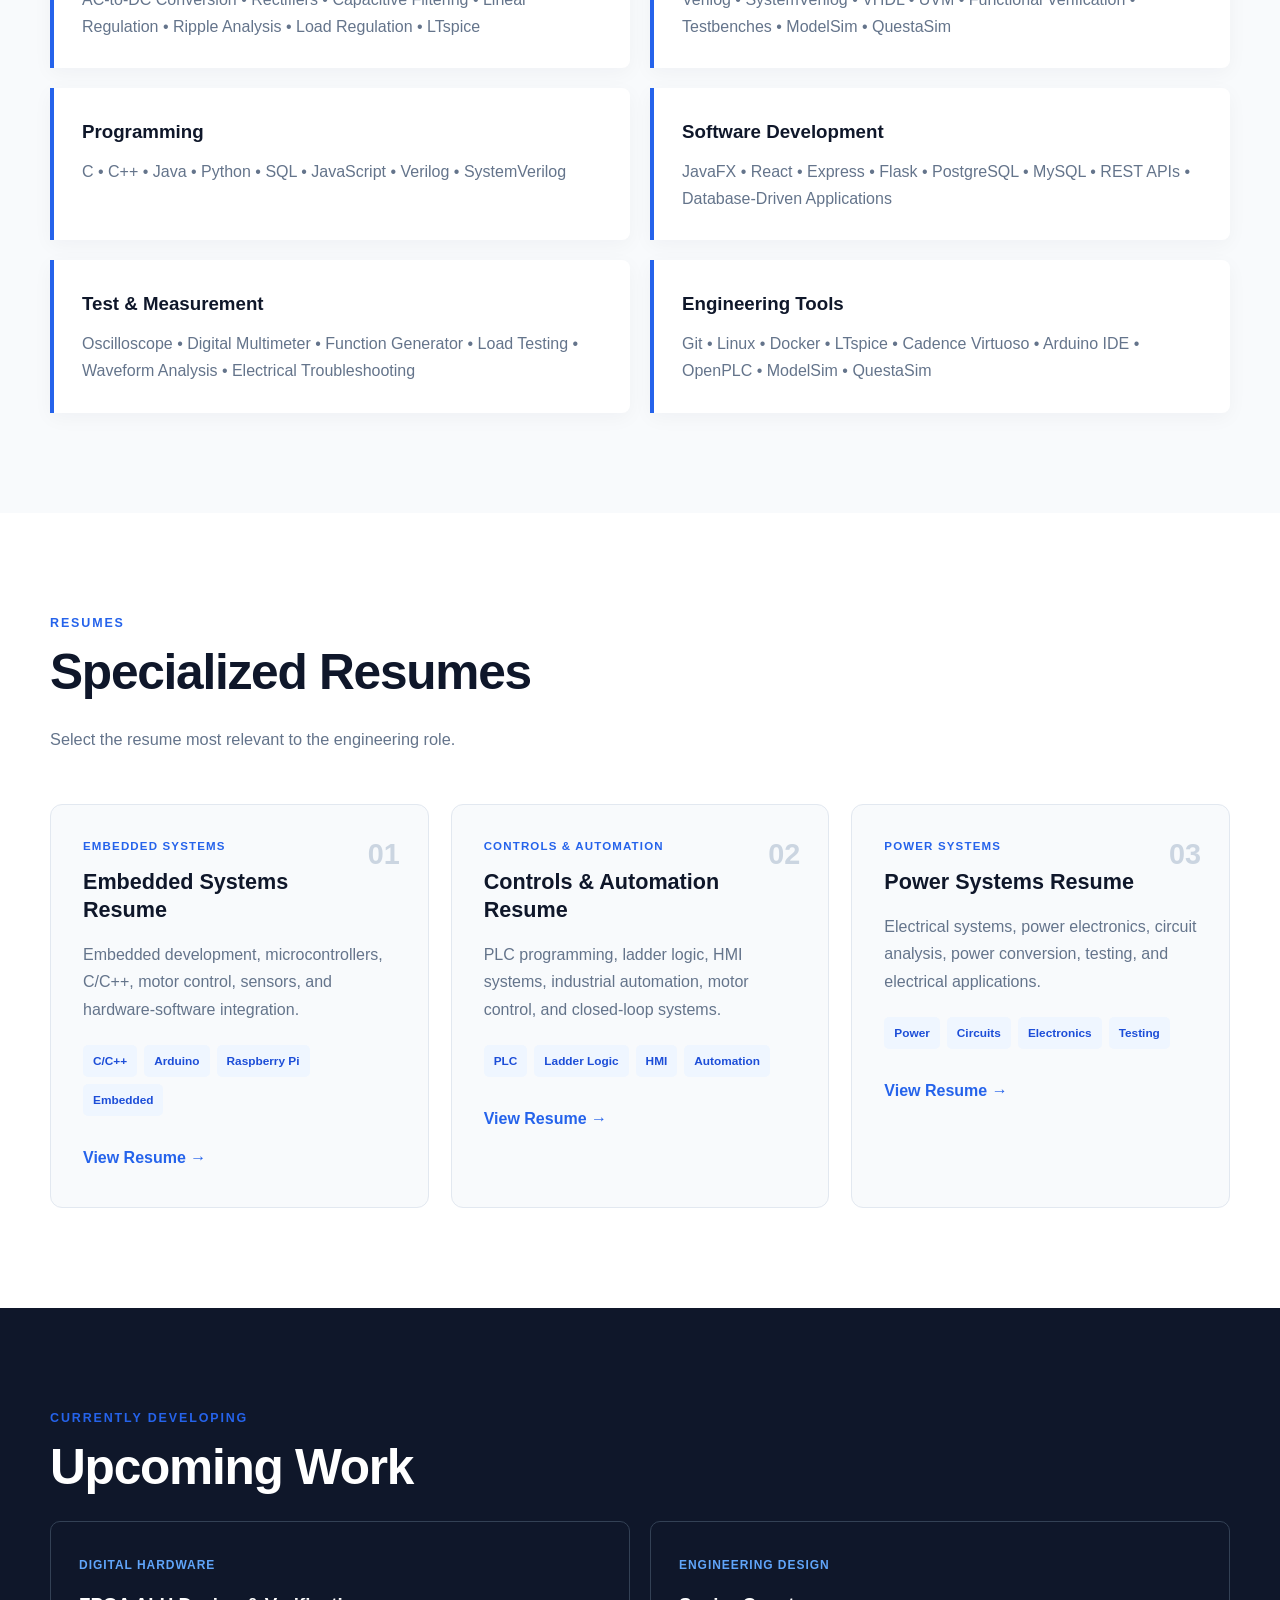
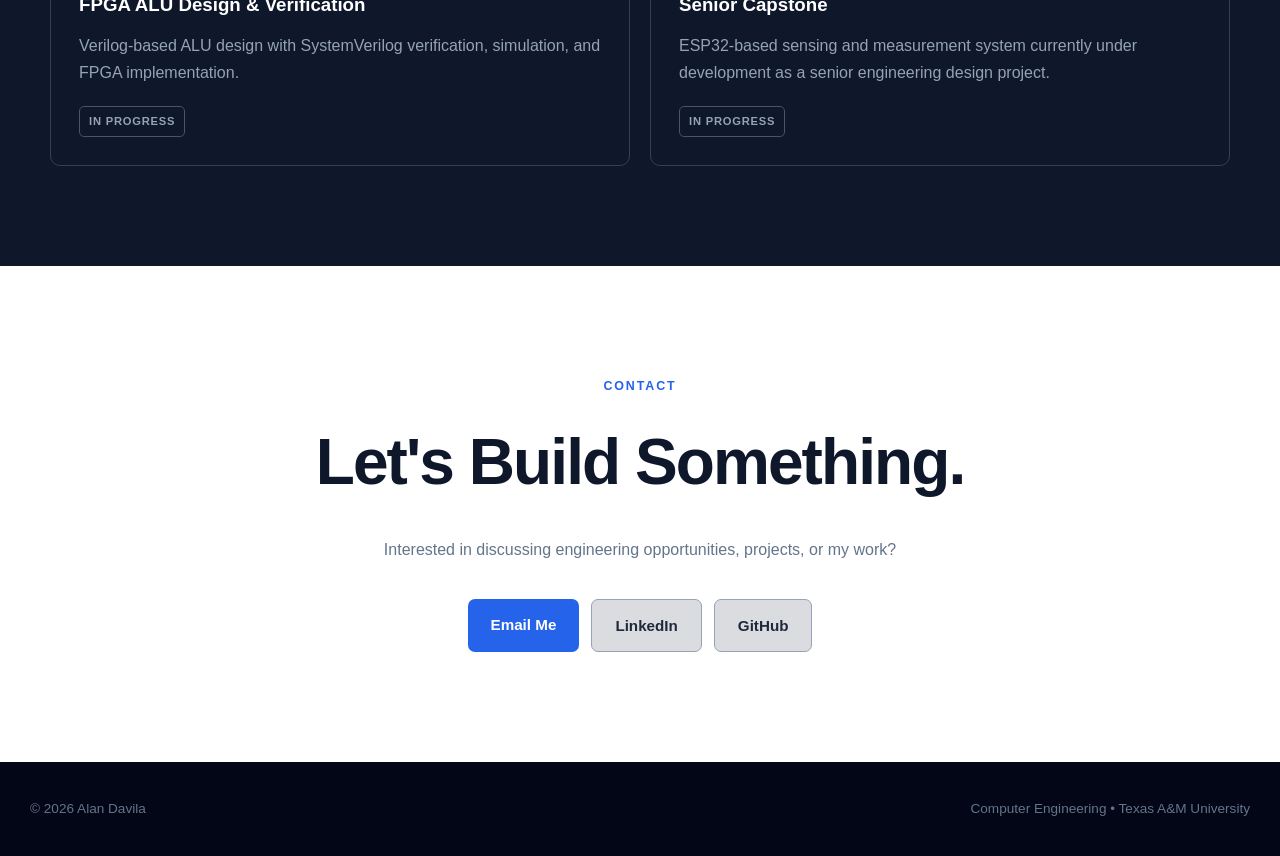
==== commit 1fb3cf51: "Update index.html" ====
--- a/index.html
+++ b/index.html
@@ -16,7 +16,7 @@
         content="Alan Davila's engineering portfolio featuring embedded systems, controls and automation, power electronics, digital hardware, and software development."
     >
 
-    <link rel="stylesheet" href="style.css?v=13">
+    <link rel="stylesheet" href="style.css?v=14">
 </head>
 
 
--- a/style.css
+++ b/style.css
@@ -25,13 +25,16 @@
         sans-serif;
 
     background: #f8fafc;
+
     color: #1e293b;
+
     line-height: 1.7;
 }
 
 
 a {
     text-decoration: none;
+
     color: inherit;
 }
 
@@ -42,7 +45,9 @@
 
 .navbar {
     position: sticky;
+
     top: 0;
+
     z-index: 1000;
 
     background:
@@ -55,37 +60,48 @@
 
 .nav-container {
     max-width: 1180px;
+
     margin: auto;
 
     min-height: 70px;
-    padding: 0 30px;
+
+    padding:
+        0 30px;
 
     display: flex;
+
     justify-content: space-between;
+
     align-items: center;
 }
 
 
 .logo {
     display: flex;
+
     justify-content: center;
+
     align-items: center;
 
     width: 42px;
+
     height: 42px;
 
     border-radius: 8px;
 
     background: #2563eb;
+
     color: white;
 
     font-size: 1rem;
+
     font-weight: 800;
 }
 
 
 .nav-links {
     display: flex;
+
     gap: 30px;
 }
 
@@ -94,6 +110,7 @@
     color: #cbd5e1;
 
     font-size: 0.95rem;
+
     font-weight: 500;
 
     transition:
@@ -120,10 +137,12 @@
             rgba(15, 23, 58, 0.92) 48%,
             rgba(23, 37, 84, 0.76) 100%
         ),
-        url("images/site/hero-background.jpg");
+        url("images/raspberry-pi-drawer/thumbnail.png");
 
     background-size: cover;
+
     background-position: center;
+
     background-repeat: no-repeat;
 
     color: white;
@@ -132,6 +151,7 @@
 
 .hero-content {
     max-width: 1180px;
+
     margin: auto;
 
     min-height: 650px;
@@ -140,7 +160,9 @@
         120px 30px;
 
     display: flex;
+
     flex-direction: column;
+
     justify-content: center;
 }
 
@@ -149,6 +171,7 @@
     color: #60a5fa;
 
     font-size: 0.82rem;
+
     font-weight: 800;
 
     letter-spacing: 0.17em;
@@ -198,6 +221,7 @@
     color: #60a5fa;
 
     font-size: 0.9rem;
+
     font-weight: 700;
 
     margin-bottom: 35px;
@@ -206,7 +230,9 @@
 
 .hero-buttons {
     display: flex;
+
     gap: 14px;
+
     flex-wrap: wrap;
 }
 
@@ -224,6 +250,7 @@
     border-radius: 7px;
 
     font-weight: 650;
+
     font-size: 0.95rem;
 
     transition:
@@ -241,6 +268,7 @@
 
 .primary-button {
     background: #2563eb;
+
     color: white;
 }
 
@@ -279,6 +307,7 @@
 
 .section-container {
     max-width: 1180px;
+
     margin: auto;
 }
 
@@ -287,6 +316,7 @@
     color: #2563eb;
 
     font-size: 0.78rem;
+
     font-weight: 800;
 
     letter-spacing: 0.15em;
@@ -372,6 +402,7 @@
         1px solid #e2e8f0;
 
     display: flex;
+
     flex-direction: column;
 }
 
@@ -385,6 +416,7 @@
     color: #64748b;
 
     font-size: 0.72rem;
+
     font-weight: 800;
 
     letter-spacing: 0.09em;
@@ -463,7 +495,9 @@
     overflow: hidden;
 
     background-size: cover;
+
     background-position: center;
+
     background-repeat: no-repeat;
 
     background-color: #0f172a;
@@ -474,38 +508,24 @@
     content: "";
 
     position: absolute;
+
     inset: 0;
 
     background:
         linear-gradient(
             180deg,
-            rgba(15, 23, 42, 0.03),
-            rgba(15, 23, 42, 0.58)
+            rgba(15, 23, 42, 0.02),
+            rgba(15, 23, 42, 0.56)
         );
-
-    transition:
-        background 0.25s ease;
-}
-
-
-.visual-project-card:hover
-.project-image::after {
-    background:
-        linear-gradient(
-            180deg,
-            rgba(15, 23, 42, 0),
-            rgba(15, 23, 42, 0.48)
-        );
-}
-
-
-/* REAL IMAGE PATHS */
+}
+
 
 .plc-image {
     background-image:
         url("images/plc-conveyor/ladderlogic.png");
 
-    background-position: center;
+    background-position:
+        center;
 }
 
 
@@ -518,6 +538,9 @@
 .power-image {
     background-image:
         url("images/power-supply/thumbnail.png");
+
+    background-position:
+        center;
 }
 
 
@@ -533,6 +556,7 @@
     z-index: 2;
 
     left: 22px;
+
     bottom: 18px;
 
     padding:
@@ -541,11 +565,12 @@
     border-radius: 5px;
 
     background:
-        rgba(15, 23, 42, 0.87);
+        rgba(15, 23, 42, 0.88);
 
     color: white;
 
     font-size: 0.7rem;
+
     font-weight: 800;
 
     letter-spacing: 0.09em;
@@ -561,6 +586,7 @@
     display: flex;
 
     justify-content: space-between;
+
     align-items: center;
 
     gap: 15px;
@@ -570,6 +596,7 @@
     color: #94a3b8;
 
     font-size: 0.69rem;
+
     font-weight: 800;
 
     letter-spacing: 0.08em;
@@ -588,7 +615,18 @@
 
     line-height: 1.3;
 
-    margin-bottom: 15px;
+    margin-bottom: 8px;
+}
+
+
+.project-outcome {
+    color: #2563eb !important;
+
+    font-size: 0.83rem;
+
+    font-weight: 700;
+
+    margin-bottom: 17px !important;
 }
 
 
@@ -634,6 +672,7 @@
     color: #0f172a;
 
     font-size: 0.98rem;
+
     font-weight: 750;
 }
 
@@ -676,6 +715,7 @@
     border-radius: 5px;
 
     font-size: 0.74rem;
+
     font-weight: 650;
 }
 
@@ -720,7 +760,7 @@
 
 
 /* ========================================
-   ADDITIONAL PROJECTS
+   SOFTWARE PROJECTS
 ======================================== */
 
 .additional-projects {
@@ -782,7 +822,9 @@
     height: 185px;
 
     background-size: cover;
+
     background-position: center;
+
     background-repeat: no-repeat;
 
     background-color: #e2e8f0;
@@ -816,6 +858,7 @@
     color: #2563eb;
 
     font-size: 0.68rem;
+
     font-weight: 800;
 
     letter-spacing: 0.08em;
@@ -939,11 +982,13 @@
     position: absolute;
 
     top: 25px;
+
     right: 28px;
 
     color: #cbd5e1;
 
     font-size: 1.8rem;
+
     font-weight: 700;
 }
 
@@ -952,6 +997,7 @@
     color: #2563eb;
 
     font-size: 0.72rem;
+
     font-weight: 800;
 
     letter-spacing: 0.1em;
@@ -1056,6 +1102,7 @@
     color: #60a5fa;
 
     font-size: 0.75rem;
+
     font-weight: 800;
 
     text-transform: uppercase;
@@ -1093,6 +1140,7 @@
     color: #94a3b8;
 
     font-size: 0.7rem;
+
     font-weight: 800;
 
     letter-spacing: 0.07em;
@@ -1439,7 +1487,7 @@
 
 
 /* ========================================
-   RESPONSIVE
+   TABLET
 ======================================== */
 
 @media (max-width: 900px) {
@@ -1477,6 +1525,10 @@
 
 }
 
+
+/* ========================================
+   MOBILE
+======================================== */
 
 @media (max-width: 700px) {
 
@@ -1550,6 +1602,10 @@
 }
 
 
+/* ========================================
+   SMALL PHONE
+======================================== */
+
 @media (max-width: 520px) {
 
     .nav-links {
@@ -1564,6 +1620,7 @@
 
     .logo {
         width: 38px;
+
         height: 38px;
     }
 
@@ -1575,6 +1632,7 @@
 
     .hero-buttons {
         flex-direction: column;
+
         align-items: flex-start;
     }
 
